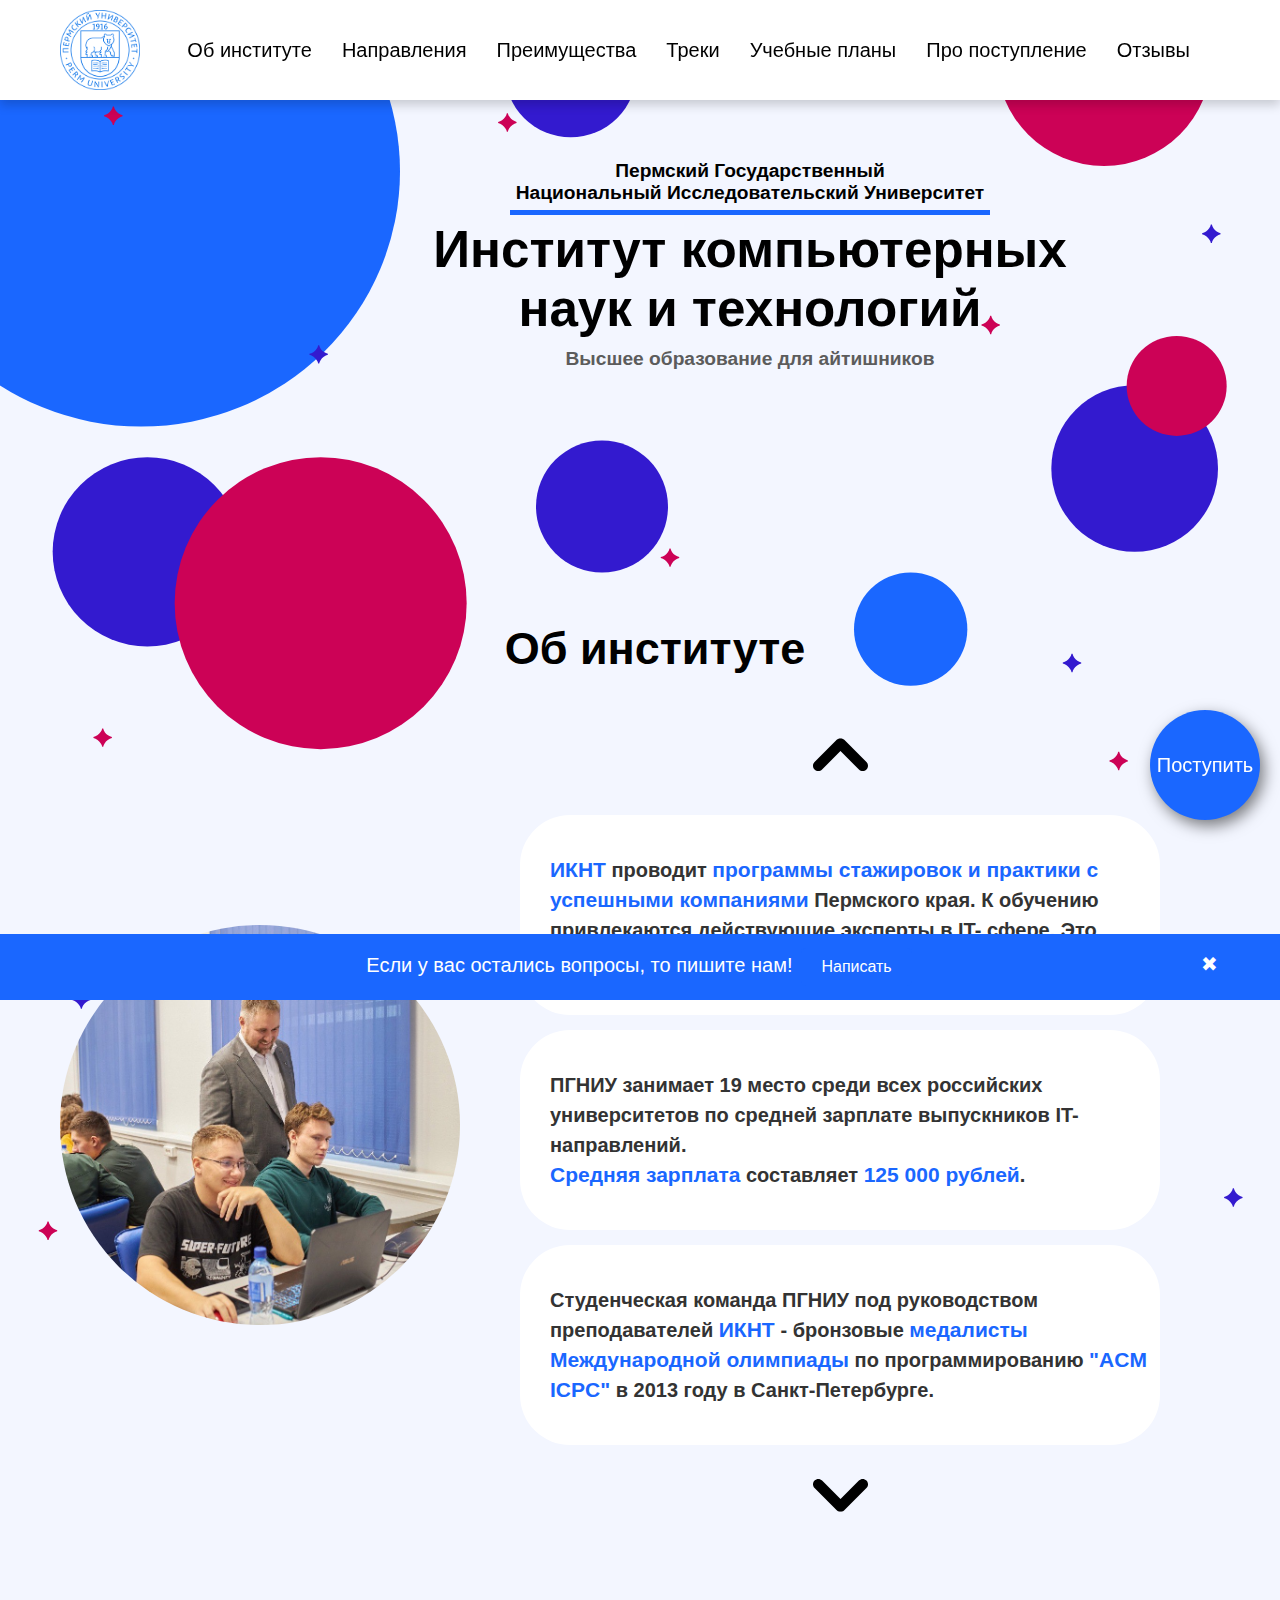
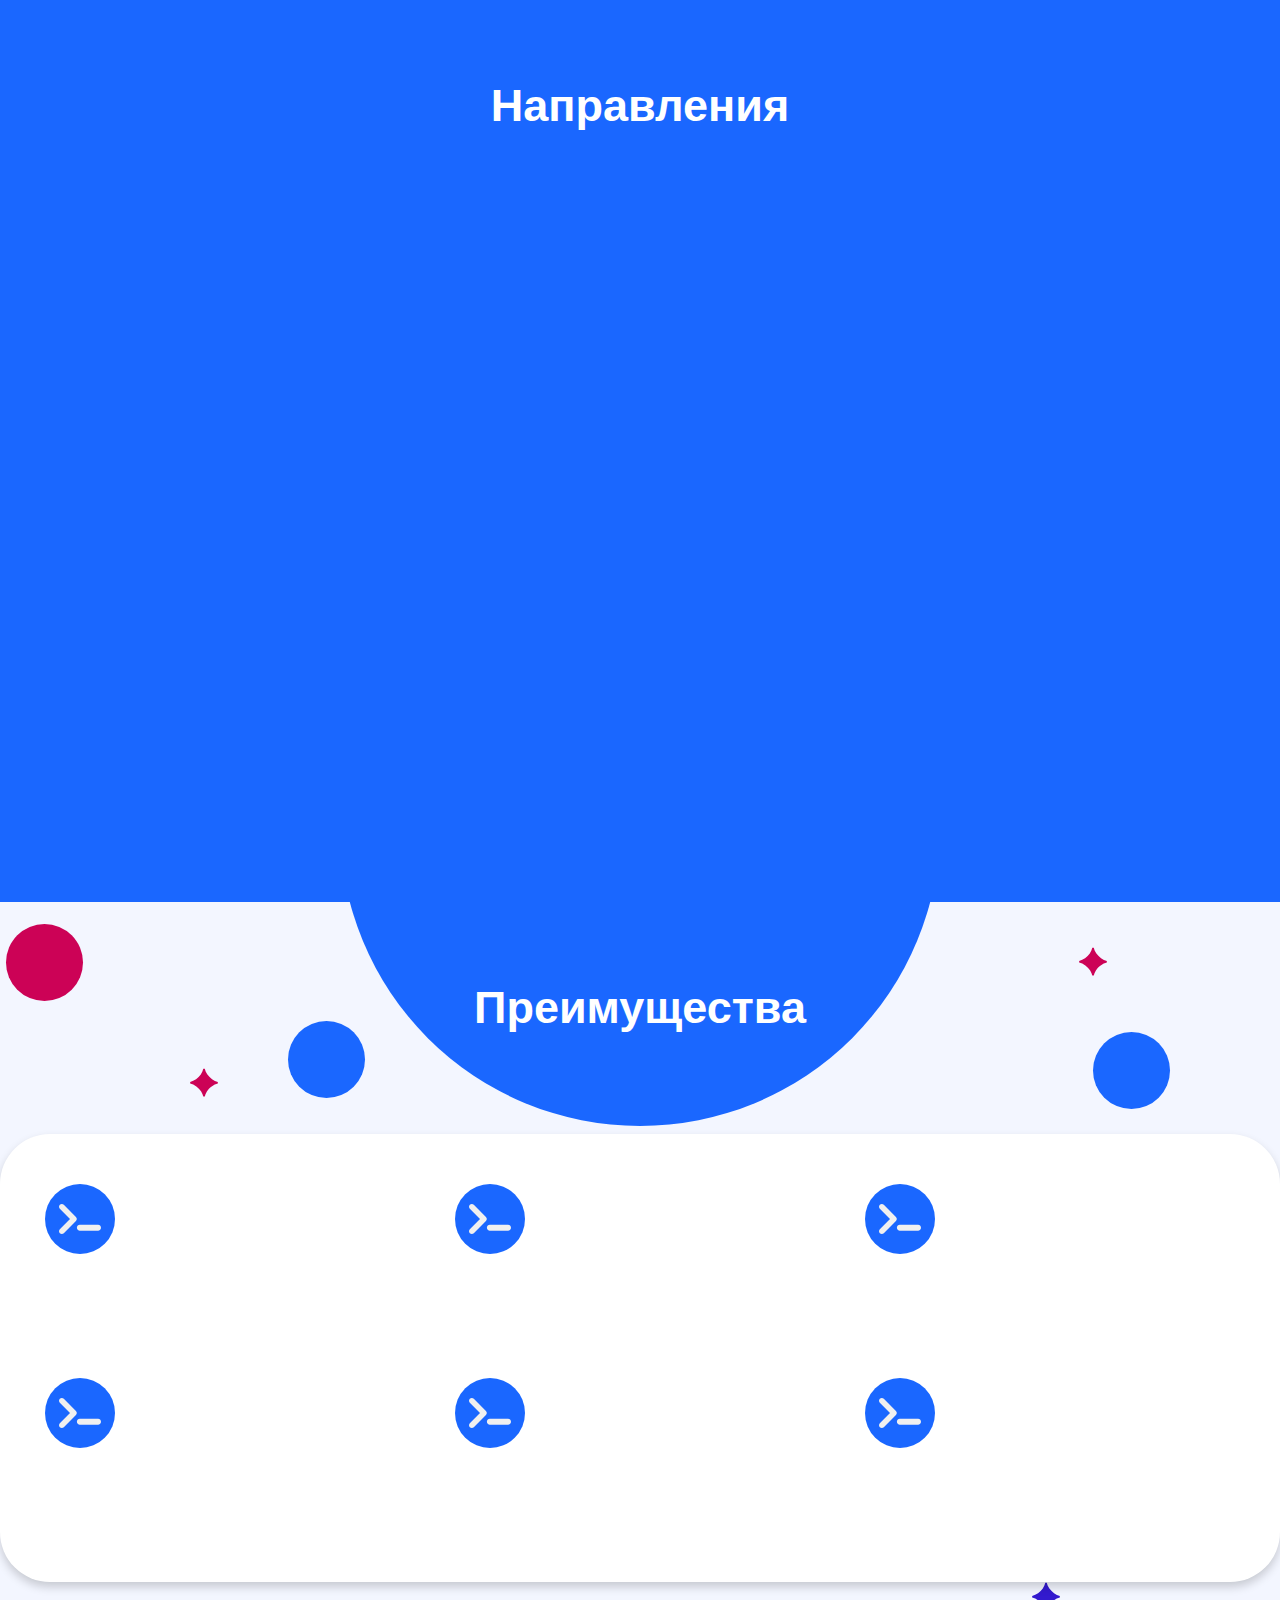
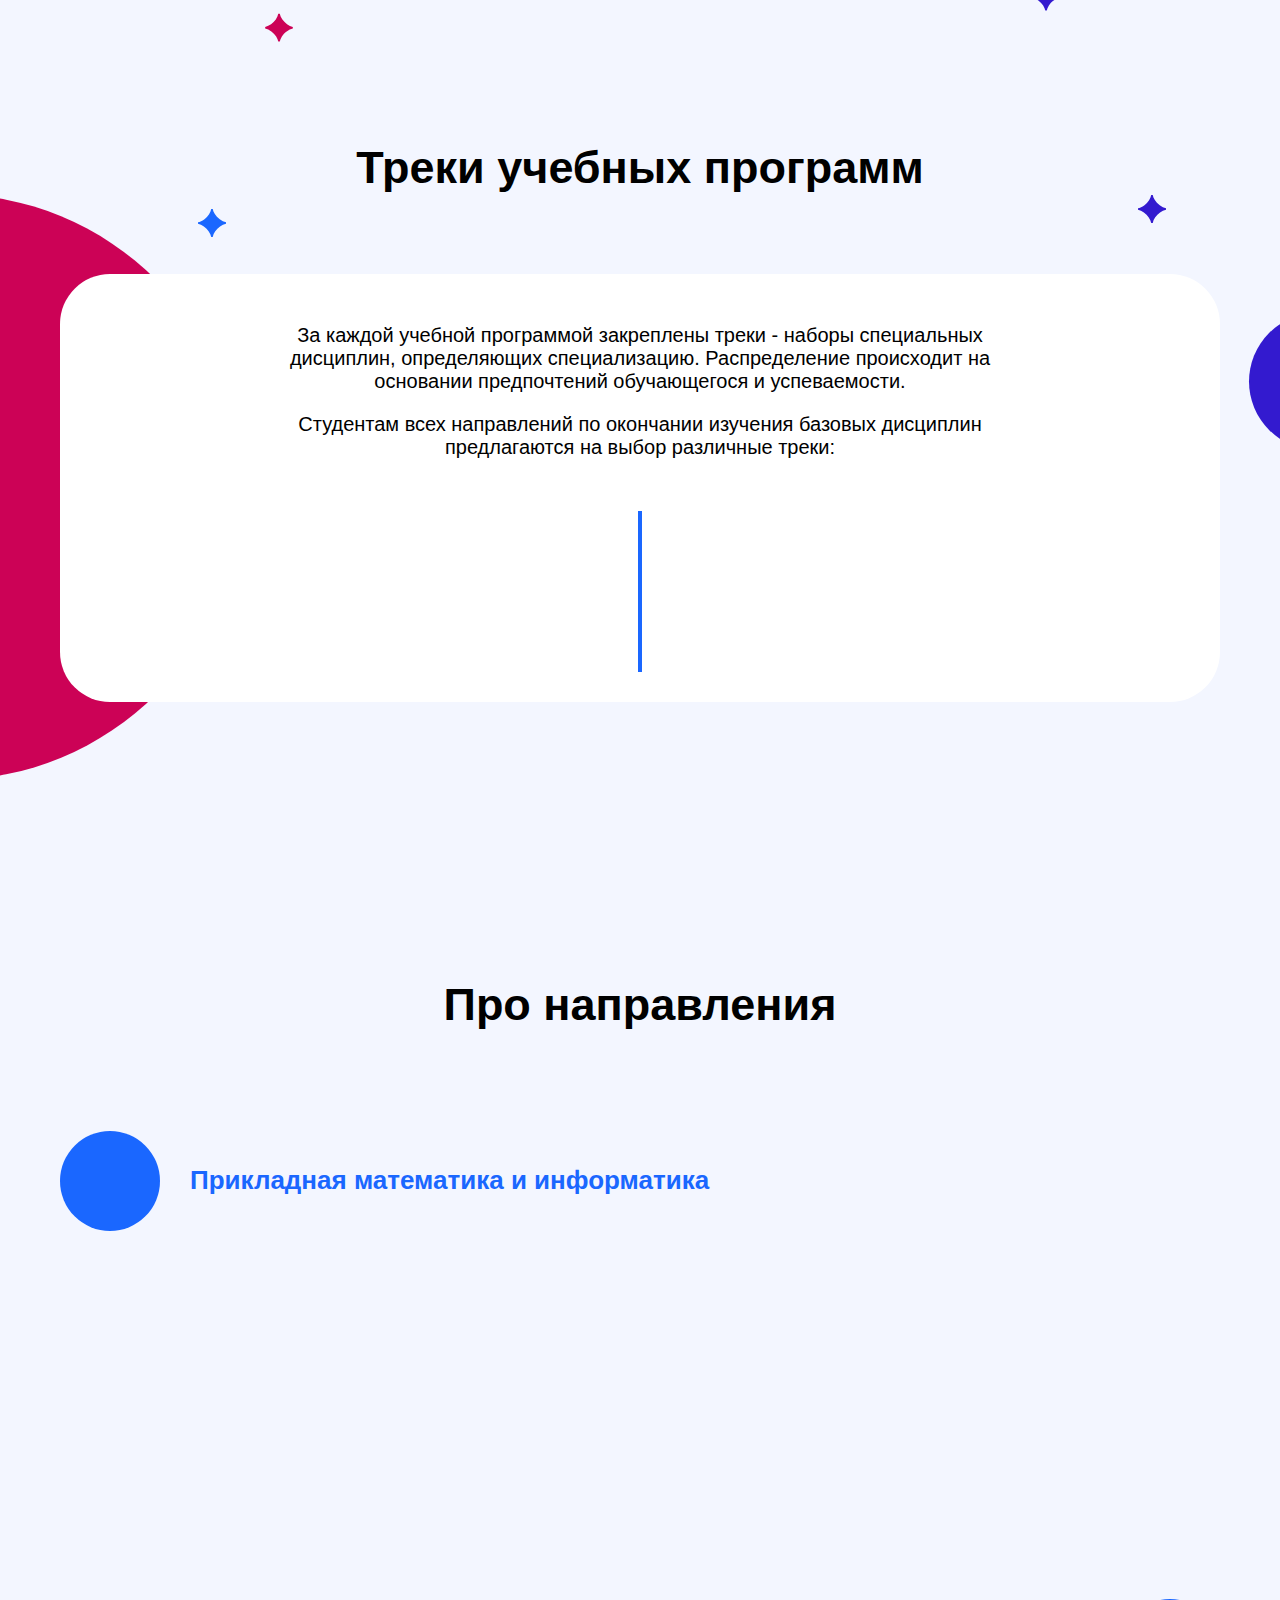
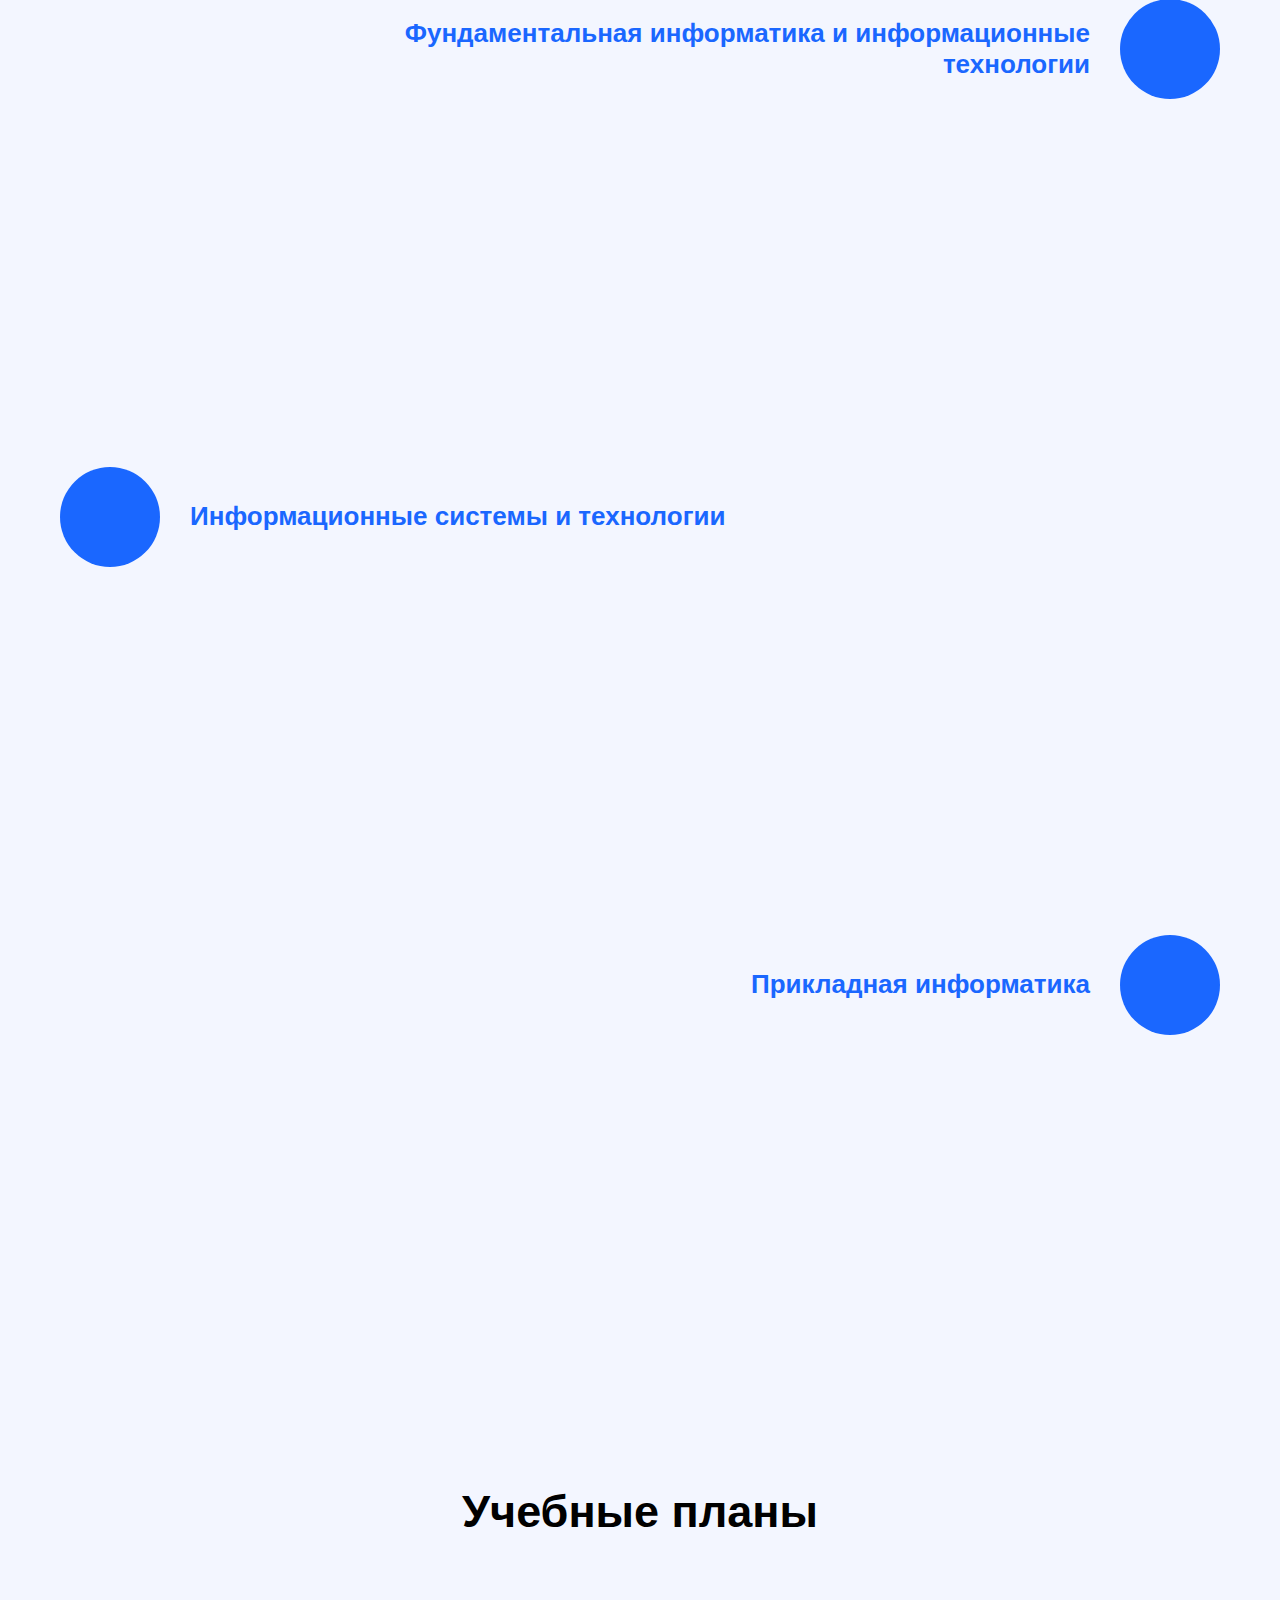
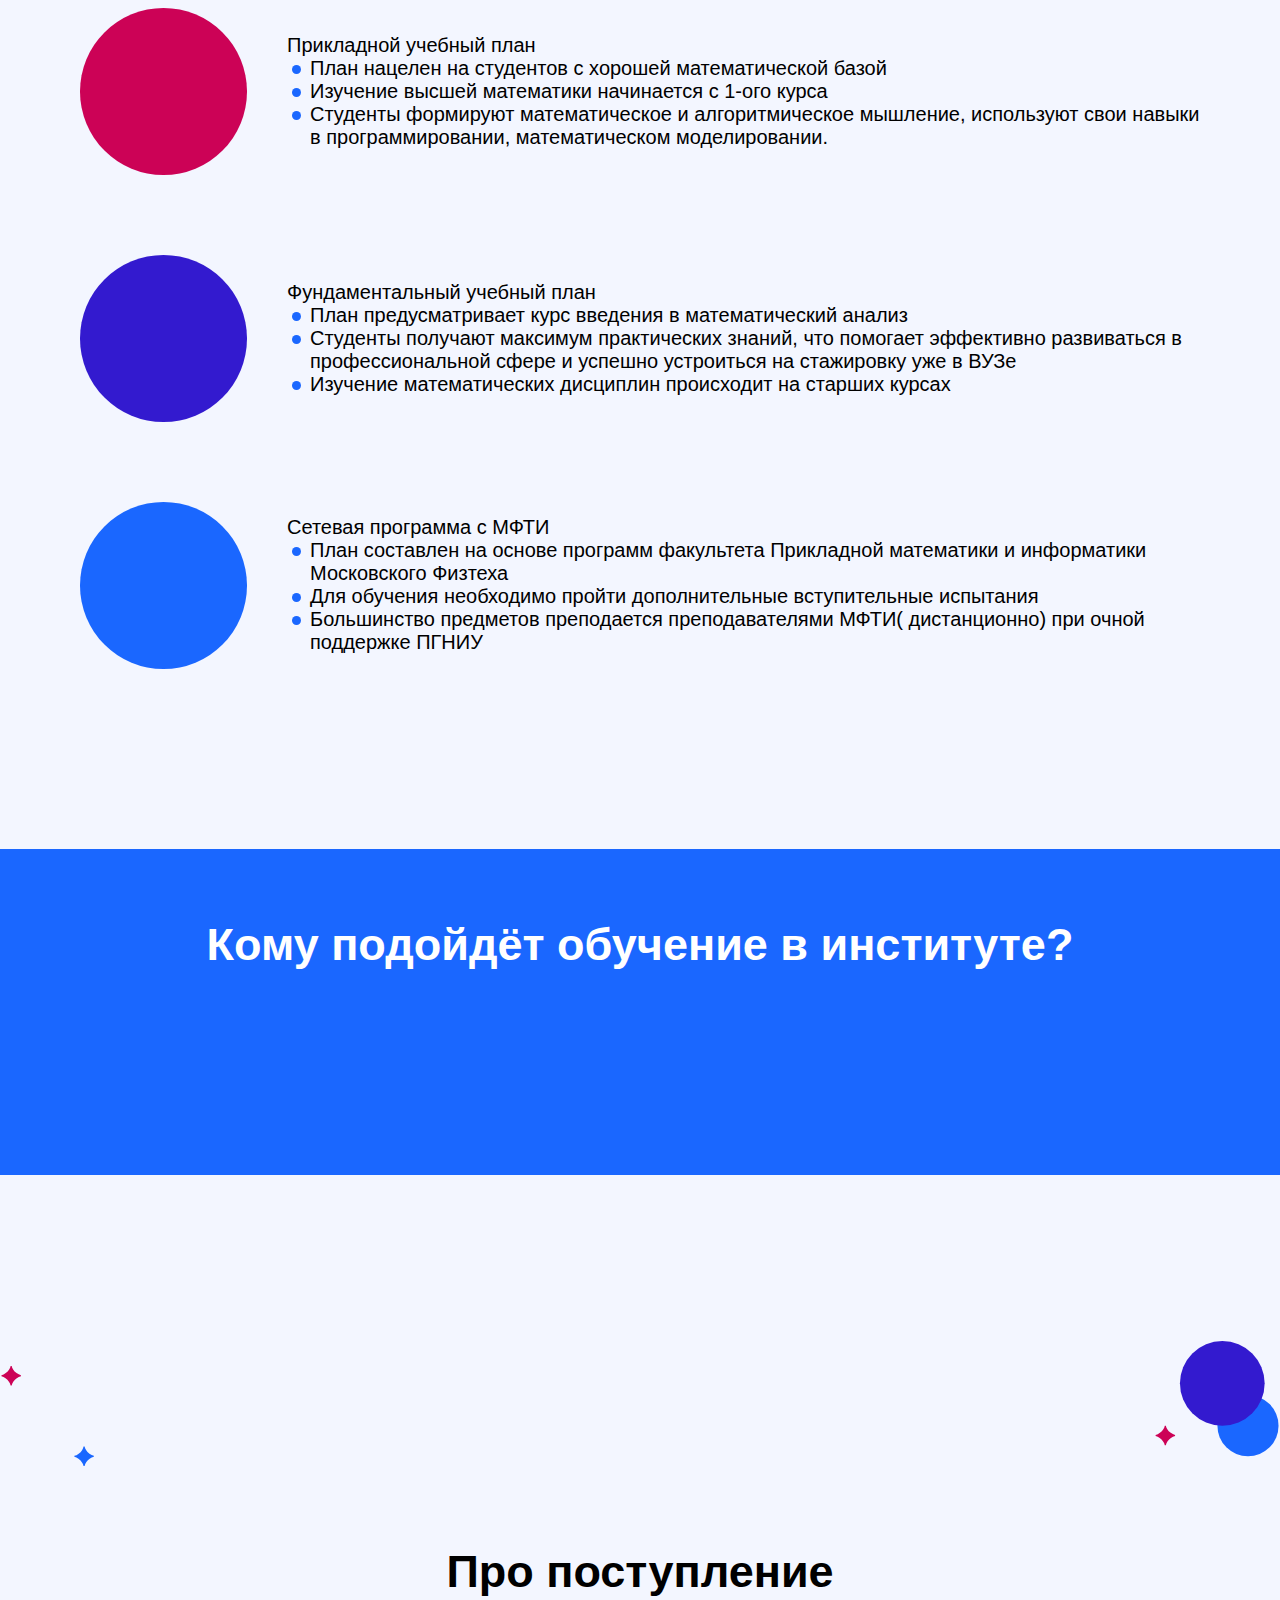
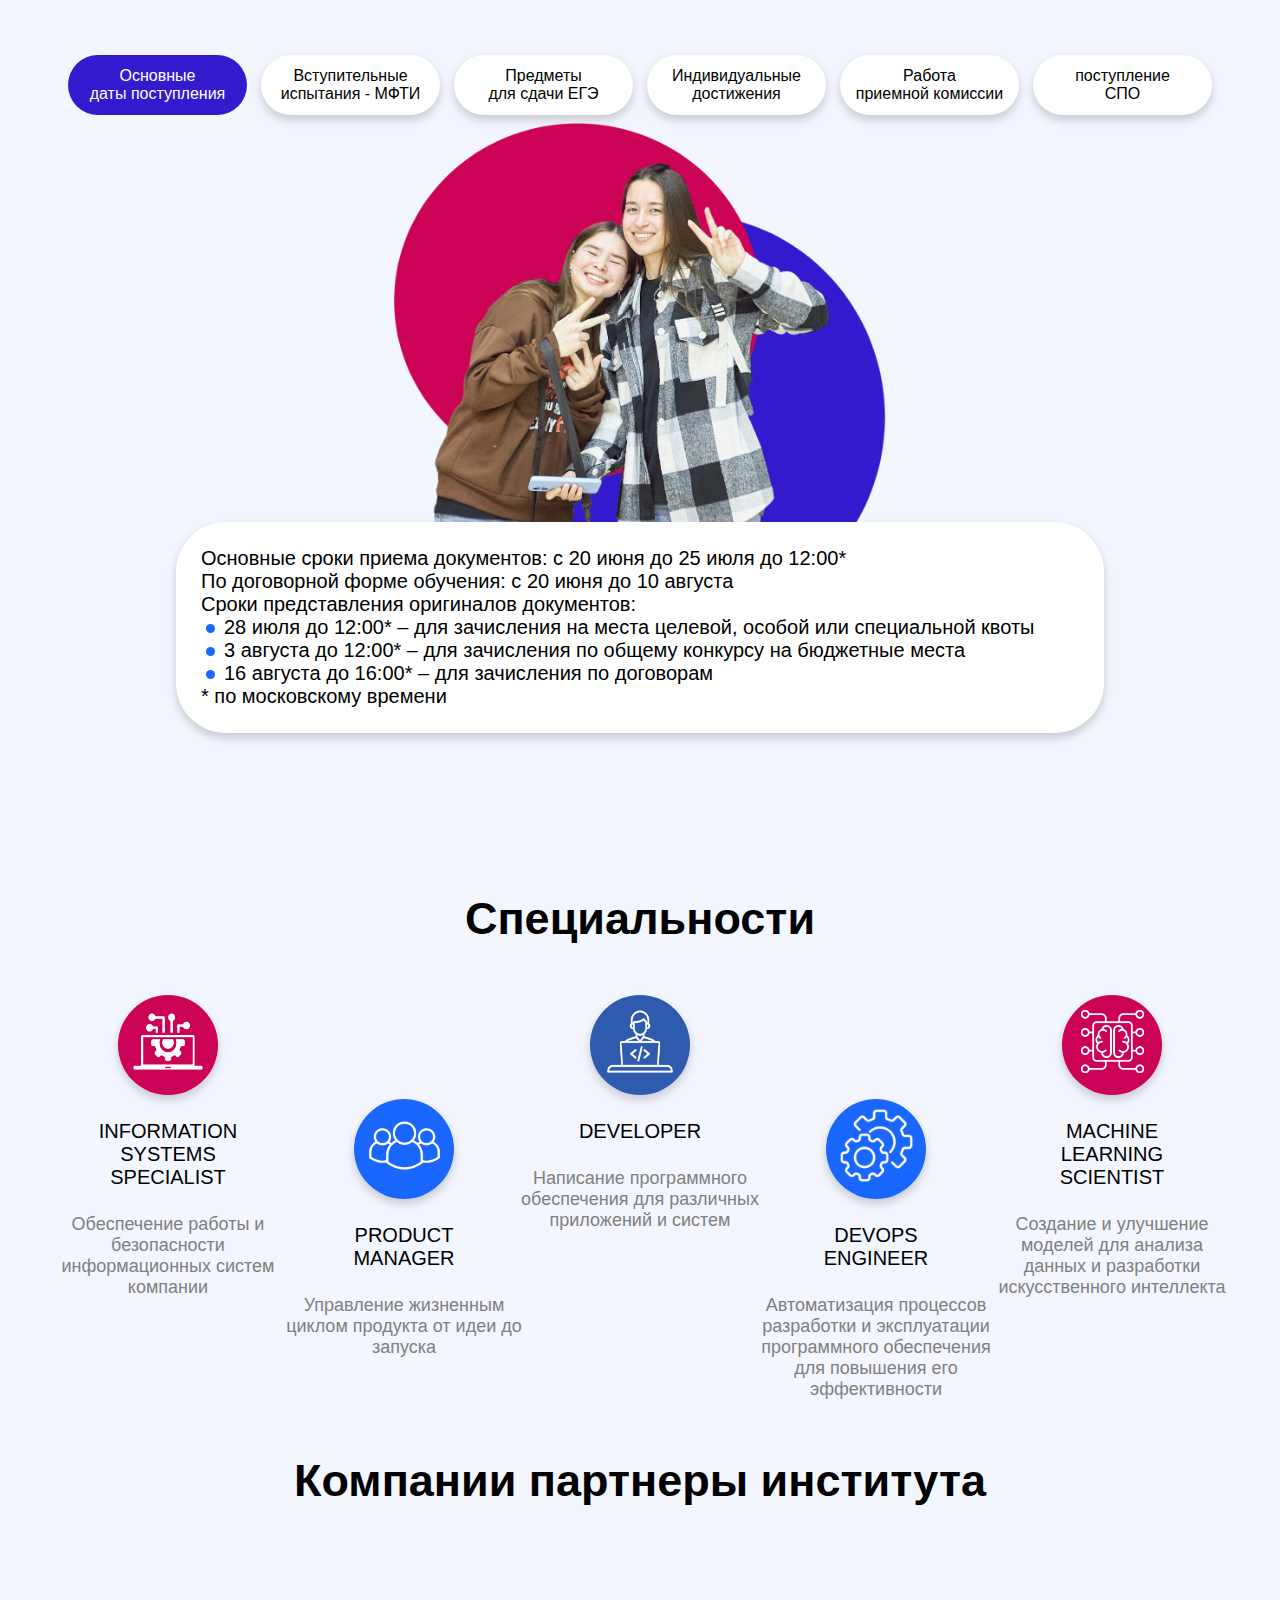
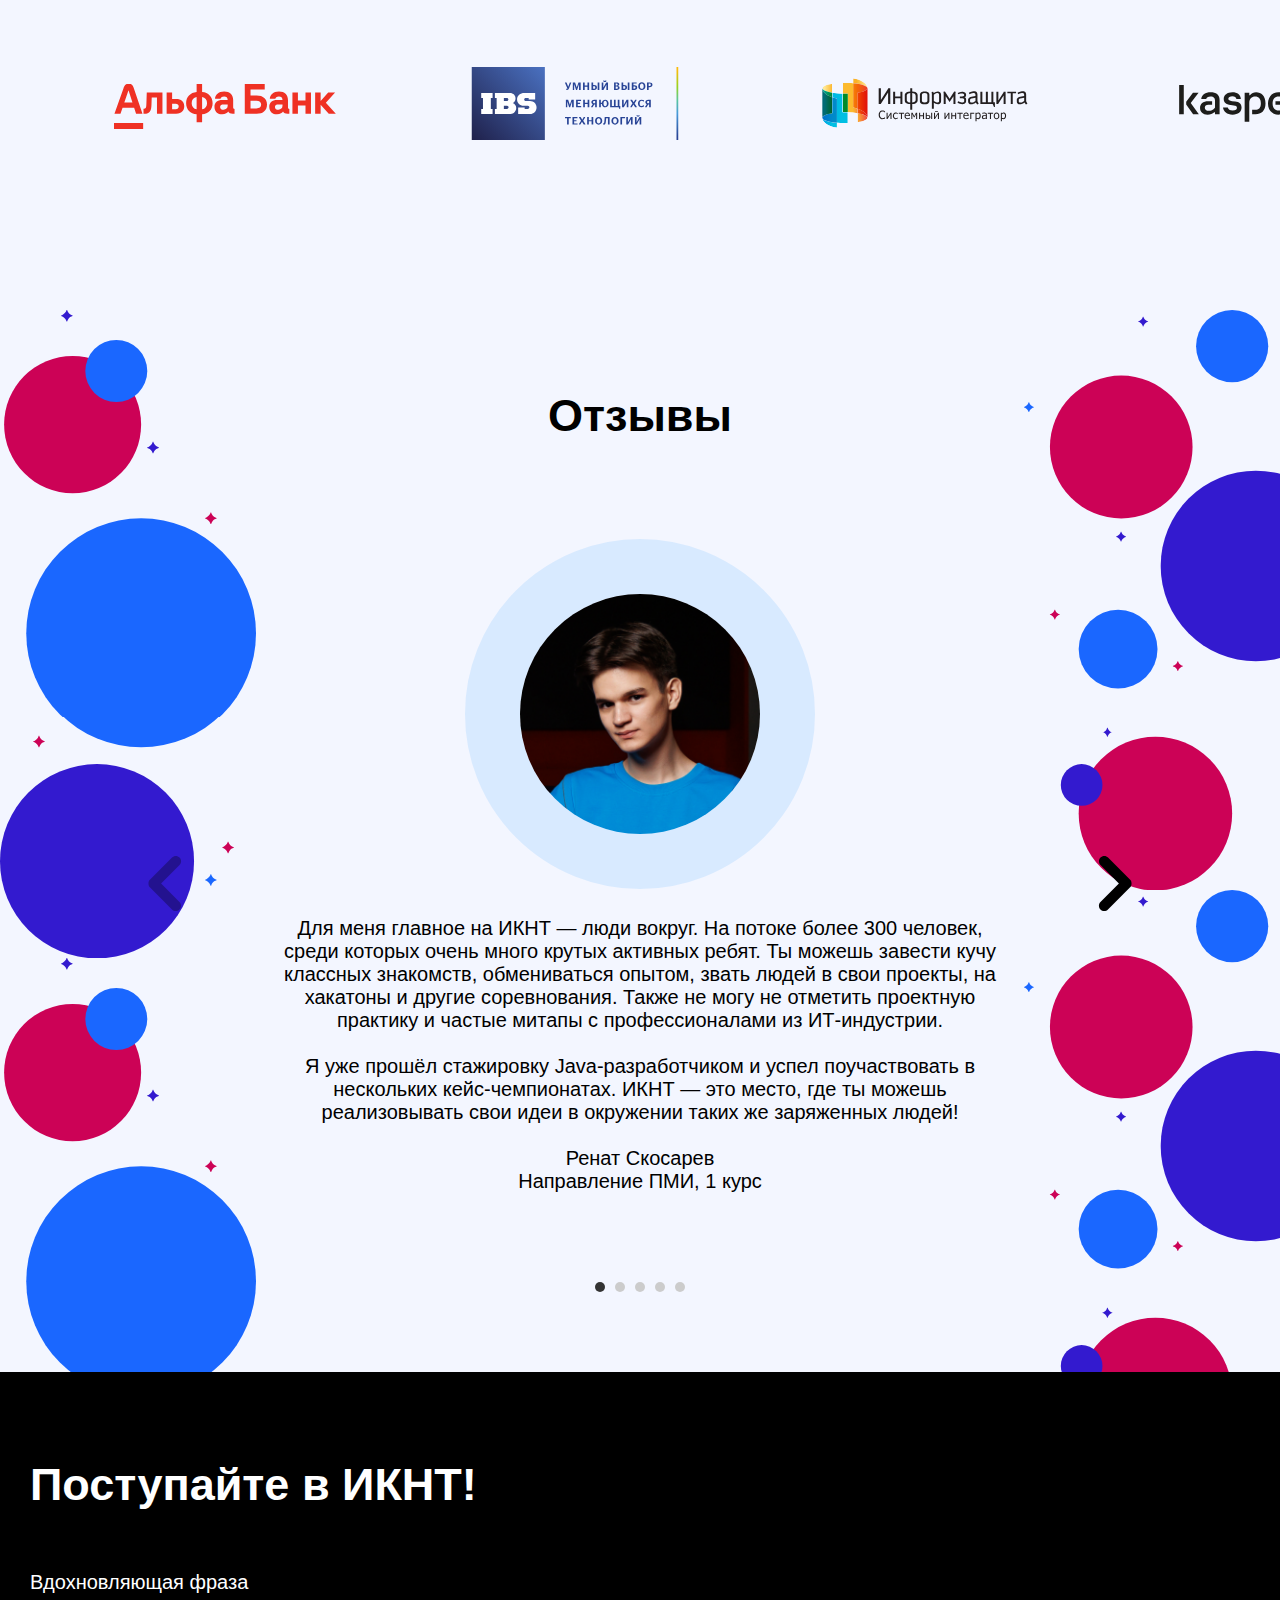
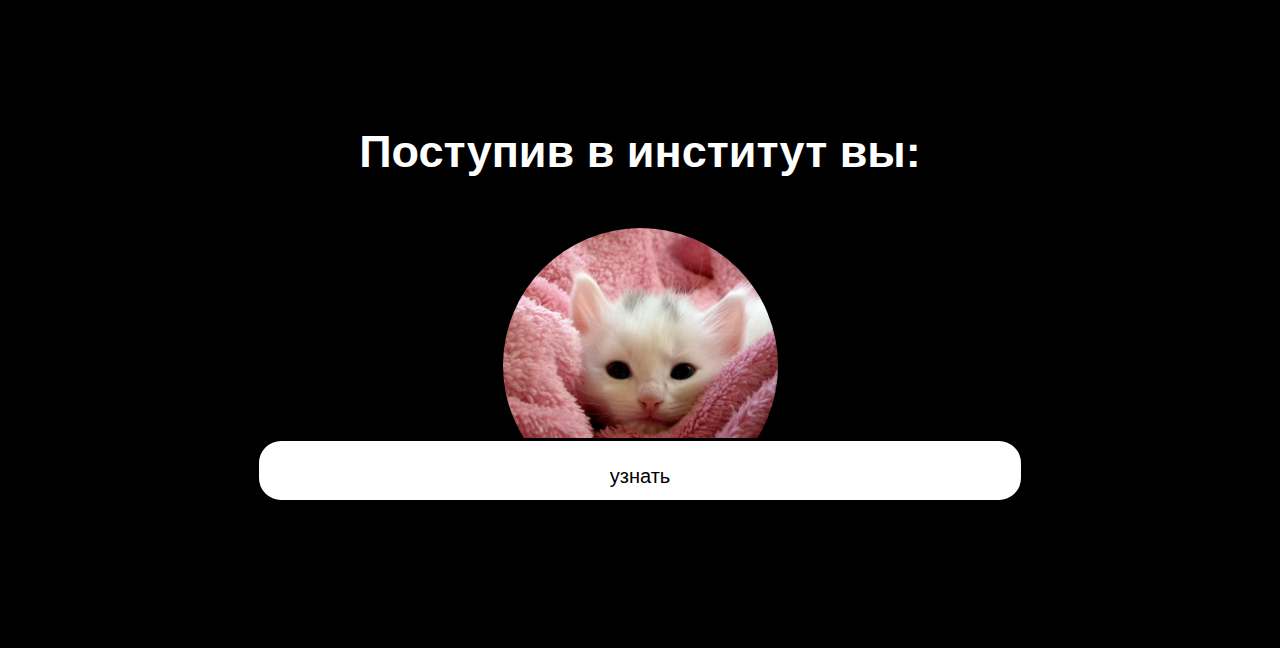
==== index.html @ 6012d9f7 "добавил фотки и исправил кое-чего" ====
<!DOCTYPE html>
<html lang="en">
  <head>
    <meta charset="UTF-8" />
    <meta name="viewport" content="width=device-width, initial-scale=1.0" />
    <title>Институт Компьютерных Наук и Технологий</title>
    <link rel="shortcut icon" href="img/logo.png" type="image/x-icon" />
    <link rel="stylesheet" href="styles/main.css" />
    <link rel="stylesheet" href="styles/header.css" />
    <link rel="stylesheet" href="styles/about.css" />
    <link rel="stylesheet" href="styles/separate.css" />
    <link rel="stylesheet" href="styles/faculties.css" />
    <link rel="stylesheet" href="styles/advantages.css" />
    <link rel="stylesheet" href="styles/blok_button.css" />
    <link rel="stylesheet" href="styles/about_faculties.css" />
    <link rel="stylesheet" href="styles/tracks.css" />
    <link rel="stylesheet" href="styles/curriculum.css" />
    <link rel="stylesheet" href="styles/for_who.css" />
    <link rel="stylesheet" href="styles/about_entering.css" />
    <link rel="stylesheet" href="styles/specialities.css" />
    <link rel="stylesheet" href="styles/partners.css" />
    <link rel="stylesheet" href="styles/comment.css" />
    <link rel="stylesheet" href="styles/write_us.css" />
    <link rel="stylesheet" href="styles/style_for_script.css" />
    <link rel="stylesheet" href="styles/roulette.css" />
  </head>
  <body>
    <div class="bg_head">
      <header class="header">
        <nav class="nav" id="menu">
          <div class="content nav-content">
            <img src="img/logo.png" alt="logo" class="logo" />
            <div class="nav-bar">
              <div class="nav-item">
                <a href="#about" class="menu-link">Об институте</a>
              </div>
              <div class="nav-item">
                <a href="#faculties" class="menu-link">Направления</a>
              </div>
              <div class="nav-item">
                <a href="#advantages" class="menu-link">Преимущества</a>
              </div>
              <div class="nav-item">
                <a href="#tracks" class="menu-link">Треки</a>
              </div>
              <div class="nav-item">
                <a href="#curriculum" class="menu-link">Учебные планы</a>
              </div>
              <div class="nav-item">
                <a href="#about_entering" class="menu-link">Про поступление</a>
              </div>
              <div class="nav-item">
                <a href="#comments" class="menu-link">Отзывы</a>
              </div>
            </div>
            <button href="#roulette_href" class="go_iknt menu-link">
              <p>Поступить</p>
            </button>
            <div class="box_menu" onclick="menu_active()">
              <div class="menubar menubar1"></div>
              <div class="menubar menubar2"></div>
              <div class="menubar menubar3"></div>
            </div>
          </div>
          <!-- для мобилы начало -->
          <div class="nav-bar-mobile">
            <div class="nav-item">
              <a href="#about" class="menu-link">Об институте</a>
            </div>
            <div class="nav-item">
              <a href="#faculties" class="menu-link">Направления</a>
            </div>
            <div class="nav-item">
              <a href="#advantages" class="menu-link">Преимущества</a>
            </div>
            <div class="nav-item">
              <a href="#tracks" class="menu-link">Треки</a>
            </div>
            <div class="nav-item">
              <a href="#curriculum" class="menu-link">Учебные планы</a>
            </div>
            <div class="nav-item">
              <a href="#about_entering" class="menu-link">Про поступление</a>
            </div>
            <div class="nav-item">
              <a href="#comments" class="menu-link">Отзывы</a>
            </div>
            <section id="modal-message-mobile">
              <button class="modal-button" id="write-button">
                Написать нам
              </button>
            </section>
          </div>
          <!-- для мобилы конец -->
        </nav>
        <div class="head">
          <div class="head-content">
            <div class="head-text">
              <h2 class="h2-head">
                Пермский Государственный <br />
                Национальный Исследовательский Университет
              </h2>
              <h1 class="h1-head">
                Институт компьютерных <br />
                наук и технологий
              </h1>
              <h3 class="h3-head">Высшее образование для айтишников</h3>
            </div>
            <h2 class="about__h2 desktop">Об институте</h2>
          </div>
        </div>
      </header>
      <div class="overlay"></div>
      <script src="script/menu.js"></script>
      <section class="about" id="about">
        <h2 class="about__h2 mobile">Об институте</h2>
        <div class="content about__content">
          <div class="about__img">
            <img src="img/about1.png" alt="" style="display: block" />
            <img src="img/about2.jpg" alt="" style="display: none" />
            <img src="img/about3.jpg" alt="" style="display: none" />
          </div>
          <div class="slider_box">
            <div class="about__arrow_box" id="arrow_up">
              <img src="img/arrow.svg" class="about__arrow" />
            </div>
            <div class="slider">
              <div class="slide">
                <div class="about__item__dec" id="about_dec1"></div>
                <p>
                  <span class="highlight"
                    >Пермский университет сохраняет позиции</span
                  >
                  в Первой лиге Национального агрегированного рейтинга 2023
                  <span class="highlight">среди 100 лучших</span>
                  университетов России.
                </p>
              </div>
              <div class="slide">
                <div class="about__item__dec" id="about_dec2"></div>
                <p>
                  <span class="highlight"
                    >Единственный пермский ВУЗ, вошедший в международный
                    рейтинг</span
                  >
                  высших учебных заведений Times Higher Education. В категории
                  «Образование» мы обогнали НИУ ВШЭ, ИТМО, КФУ, МГТУ им.
                  Баумана, <span class="highlight">войдя в топ-10</span> и
                  укрепившись <span class="highlight">на 9 месте</span>.
                </p>
              </div>
              <div class="slide">
                <div class="about__item__dec" id="about_dec3"></div>
                <p>
                  <span class="highlight">Студенты</span> Института Компьютерных
                  Наук и Технологий
                  <span class="highlight"
                    >заняли призовые места на хакатоне</span
                  >
                  «Цифровой прорыв. Сезон: Искусственный интеллект». Команда
                  «AI_кабанчики» получила
                  <span class="highlight">2-ое место</span> среди новичков.
                </p>
              </div>
              <div class="slide">
                <div class="about__item__dec" id="about_dec4"></div>
                <p>
                  <span class="highlight">ИКНТ</span> проводит
                  <span class="highlight"
                    >программы стажировок и практики с успешными
                    компаниями</span
                  >
                  Пермского края. К обучению привлекаются действующие эксперты в
                  IT- сфере. Это помогает удерживать в регионе до 71%
                  выпускников.
                </p>
              </div>
              <div class="slide">
                <div class="about__item__dec" id="about_dec5"></div>
                <p>
                  ПГНИУ занимает 19 место среди всех российских университетов по
                  средней зарплате выпускников IT-направлений.
                  <br />
                  <span class="highlight">Средняя зарплата</span>
                  составляет <span class="highlight">125 000 рублей</span>.
                </p>
              </div>
              <div class="slide">
                <div class="about__item__dec" id="about_dec6"></div>
                <p>
                  Студенческая команда ПГНИУ под руководством преподавателей <span class="highlight"
                  >ИКНТ </span>- 
                  бронзовые <span class="highlight">медалисты Международной олимпиады</span> по программированию 
                  <span class="highlight">"ACM ICPC"</span> в 2013 году в Санкт-Петербурге.
                </p>
              </div>
              <div class="slide">
                <div class="about__item__dec" id="about_dec7"></div>
                <p>
                  Проводится набор на направления: 
                  Прикладная математика и информатика, 
                  Фундаментальная информатика и информационные технологии,
                   Прикладная информатика, Информационные системы и технологии, 
                   на направления в сфере информационной безопасности.
                </p>
              </div>
              <div class="slide">
                <div class="about__item__dec" id="about_dec8"></div>
                <p>
                  Сетевая программа с МФТИ предоставляет обучение
                   у <span class="highlight">преподавателей лучших вузов</span> России. 
                   На старших курсах всех направлений к обучению привлекаются <span class="highlight">преподаватели ИТМО</span>.
                </p>
              </div>
            </div>
            <div class="about__arrow_box" id="arrow_down">
              <img src="img/arrow.svg" class="about__arrow" />
            </div>
          </div>
          <div class="about_points">
            <div class="about_point"></div>
            <div class="about_point"></div>
            <div class="about_point"></div>
            <div class="about_point active"></div>
            <div class="about_point"></div>
            <div class="about_point"></div>
            <div class="about_point"></div>
            <div class="about_point"></div>
          </div>
        </div>
        <script src="script/about.js"></script>
      </section>
    </div>
    <section class="faculties" id="faculties">
      <div class="content faculties-content">
        <h2 class="faculties__title">Направления</h2>
        <div class="faculties__item hidden" id="faculties__item1">
          <div class="facultie__name">Прикладная математика и информатика</div>
          <div class="facultie__info">
            <div class="facultie__info__item">
              <h3 class="facultie__info__item__pts">160</h3>
              <div class="facultie__info__item__pts_info">Бюджетных мест</div>
            </div>
            <div class="facultie__info__item">
              <h3 class="facultie__info__item__pts">163</h3>
              <div class="facultie__info__item__pts_info">Проходной балл</div>
            </div>
            <div class="facultie__info__item">
              <h3 class="facultie__info__item__pts">216</h3>
              <div class="facultie__info__item__pts_info">Cредний балл</div>
            </div>
          </div>
        </div>
        <div class="faculties__item hidden" id="faculties__item2">
          <div class="facultie__name">
            Фундаментальная информатика и информационные технологии
          </div>
          <div class="facultie__info">
            <div class="facultie__info__item">
              <h3 class="facultie__info__item__pts">60</h3>
              <div class="facultie__info__item__pts_info">Бюджетных мест</div>
            </div>
            <div class="facultie__info__item">
              <h3 class="facultie__info__item__pts">163</h3>
              <div class="facultie__info__item__pts_info">Проходной балл</div>
            </div>
            <div class="facultie__info__item">
              <h3 class="facultie__info__item__pts">217</h3>
              <div class="facultie__info__item__pts_info">Cредний балл</div>
            </div>
          </div>
        </div>
        <div class="faculties__item hidden" id="faculties__item3">
          <div class="facultie__name">
            Информационные системы <br />
            и технологии
          </div>
          <div class="facultie__info">
            <div class="facultie__info__item">
              <h3 class="facultie__info__item__pts">25</h3>
              <div class="facultie__info__item__pts_info">Бюджетных мест</div>
            </div>
            <div class="facultie__info__item">
              <h3 class="facultie__info__item__pts">169</h3>
              <div class="facultie__info__item__pts_info">Проходной балл</div>
            </div>
            <div class="facultie__info__item">
              <h3 class="facultie__info__item__pts">217</h3>
              <div class="facultie__info__item__pts_info">Cредний балл</div>
            </div>
          </div>
        </div>
        <div class="faculties__item hidden" id="faculties__item4">
          <div class="facultie__name">Прикладная информатика</div>
          <div class="facultie__info">
            <div class="facultie__info__item">
              <h3 class="facultie__info__item__pts">50</h3>
              <div class="facultie__info__item__pts_info">Бюджетных мест</div>
            </div>
            <div class="facultie__info__item__new">Новое направление!</div>
          </div>
        </div>
      </div>
    </section>
    <section class="advantages" id="advantages">
      <div class="content advantages__content">
        <h2 class="advantages__title">Преимущества</h2>
        <div class="advantages__items">
          <div class="advantages__item">
            <div class="advantages__icon">
              <img src="img/terminal.svg" alt="" />
            </div>
            <div class="advantages__text">
              <h3
                class="advantages__text__title hidden_left_right"
                id="advantages__text__title1"
              >
                Обучение по вашим правилам
              </h3>
              <p
                class="advantages__text__p hidden_left_right"
                id="advantages__text__p1"
              >
                вы сами формируете четверть учебной программы, подстраивая её
                под свои интересы
              </p>
            </div>
          </div>
          <div class="advantages__item">
            <div class="advantages__icon">
              <img src="img/terminal.svg" alt="" />
            </div>
            <div class="advantages__text">
              <h3
                class="advantages__text__title hidden_left_right"
                id="advantages__text__title2"
              >
                Практика, <br />а не теория
              </h3>
              <p
                class="advantages__text__p hidden_left_right"
                id="advantages__text__p2"
              >
                почти половина учебного времени посвящена практическим занятиям
                и стажировкам
              </p>
            </div>
          </div>
          <div class="advantages__item">
            <div class="advantages__icon">
              <img src="img/terminal.svg" alt="" />
            </div>
            <div class="advantages__text">
              <h3
                class="advantages__text__title hidden_left_right"
                id="advantages__text__title3"
              >
                Адаптация под потребности рынка
              </h3>
              <p
                class="advantages__text__p advantages__shors_text hidden_left_right"
                id="advantages__text__p3"
              >
                учебный план составлен на основе вакансий крупных IT-компаний
              </p>
            </div>
          </div>
          <div class="advantages__item">
            <div class="advantages__icon">
              <img src="img/terminal.svg" alt="" />
            </div>
            <div class="advantages__text">
              <h3
                class="advantages__text__title hidden_left_right"
                id="advantages__text__title4"
              >
                Работа с профессионалами
              </h3>
              <p
                class="advantages__text__p hidden_left_right"
                id="advantages__text__p4"
              >
                участие в командных проектах с первого курса под руководством
                опытных менторов
              </p>
            </div>
          </div>
          <div class="advantages__item">
            <div class="advantages__icon">
              <img src="img/terminal.svg" alt="" />
            </div>
            <div class="advantages__text">
              <h3
                class="advantages__text__title hidden_left_right"
                id="advantages__text__title5"
              >
                Необходимые базовые знания
              </h3>
              <p
                class="advantages__text__p hidden_left_right"
                id="advantages__text__p5"
              >
                фундамент, состоящий из навыков и умений, необходимых для любого
                IT- направления
              </p>
            </div>
          </div>
          <div class="advantages__item">
            <div class="advantages__icon">
              <img src="img/terminal.svg" alt="" />
            </div>
            <div class="advantages__text">
              <h3
                class="advantages__text__title hidden_left_right"
                id="advantages__text__title6"
              >
                Готовое портфолио уже в вузе
              </h3>
              <p
                class="advantages__text__p advantages__shors_text hidden_left_right"
                id="advantages__text__p6"
              >
                индивидуальные карьерные рекомендации и сборка портфолио
              </p>
            </div>
          </div>
        </div>
      </div>
    </section>
    <h2 class="tracks__title">Треки учебных программ</h2>
    <section class="tracks" id="tracks">
      <div class="content tracks__content">
        <div class="tracks__text">
          <p>
            За каждой учебной программой закреплены треки - наборы специальных
            дисциплин, определяющих специализацию. Распределение происходит на
            основании предпочтений обучающегося и успеваемости.
          </p>
          <p>
            Студентам всех направлений по окончании изучения базовых дисциплин
            предлагаются на выбор различные треки:
          </p>
        </div>
        <div class="tracks__separate_blocks" id="tracks__separate_blocks">
          <div class="tracks__item" id="tracks__item1">
            <ul
              class="tracks__animation_text hidden_left"
              id="tracks__item_left"
            >
              <li>FullStack</li>
              <li>Робототехника</li>
              <li>Беспилотные авиационные системы</li>
              <li>Инженерия программного обеспечения</li>
              <li>Компьютерная лингвистика</li>
              <li>Мобильная разработка</li>
              <li>Информационные системы предприятий</li>
            </ul>
          </div>
          <div class="tracks__item" id="tracks__item2">
            <ul
              class="tracks__animation_text hidden_right"
              id="tracks__item_right"
            >
              <li>Backend</li>
              <li>Frontend</li>
              <li>Проектное управление в ИТ-сфере</li>
              <li>Искусственный интеллект и</li>
              <li>большие данные</li>
              <li>Devops и администрирование</li>
              <li>Системное программирование</li>
            </ul>
          </div>
        </div>
      </div>
      <script src="script/tracks.js"></script>
    </section>
    <section class="about_faculties">
      <div class="content">
        <h2>Про направления</h2>
        <div class="about_faculties__item">
          <div class="about_faculties__title">
            <div class="about_faculties__decoration"></div>
            <h3 class="about_faculties__h3" id="about_faculties__h3_1">
              Прикладная математика и информатика
            </h3>
          </div>
          <div
            class="about_faculties__top_animation_area"
            id="about_faculties__top_animation_area_1"
          >
            <div class="about_faculties__text_box">
              <div class="about_faculties__animation_area">
                <div class="about_faculties__text">
                  <h4 class="about_faculties__text__title">
                    "Искусственный интеллект и большие данные"
                  </h4>
                  <div class="about_faculties__info">
                    <p class="about_faculties__text__p">
                      Код направления: 01.03.02
                    </p>
                    <p class="about_faculties__text__p">
                      Отрасли: Machine Learning, Data science
                    </p>
                    <p class="about_faculties__text__p">
                      Траектория обучения позволяет получить актуальные знания в
                      программировании, анализе данных, математическом
                      моделировании и искусственном интеллекте
                    </p>
                  </div>
                </div>
              </div>
            </div>
          </div>
        </div>
        <div class="about_faculties__item about_faculties__item__left">
          <div class="about_faculties__title">
            <div class="about_faculties__decoration"></div>
            <h3 class="about_faculties__h3" id="about_faculties__h3_2">
              Фундаментальная информатика и информационные технологии
            </h3>
          </div>
          <div
            class="about_faculties__top_animation_area"
            id="about_faculties__top_animation_area_2"
          >
            <div class="about_faculties__text_box">
              <div class="about_faculties__animation_area">
                <div class="about_faculties__text">
                  <h4 class="about_faculties__text__title">
                    "Инженерия программного обеспечения"
                  </h4>
                  <div class="about_faculties__info">
                    <p class="about_faculties__text__p">
                      Код направления: 02.03.02
                    </p>
                    <p class="about_faculties__text__p">
                      Отрасли: Software engineering, Technology Sector
                    </p>
                    <p class="about_faculties__text__p">
                      Направление позволяет изучить навыки для разработки и
                      поддержки ПО, методы тестирования и отладки программ,
                      принципы разработки программных продуктов
                    </p>
                  </div>
                </div>
              </div>
            </div>
          </div>
        </div>
        <div class="about_faculties__item">
          <div class="about_faculties__title">
            <div class="about_faculties__decoration"></div>
            <h3 class="about_faculties__h3" id="about_faculties__h3_3">
              Информационные системы и технологии
            </h3>
          </div>
          <div
            class="about_faculties__top_animation_area"
            id="about_faculties__top_animation_area_3"
          >
            <div class="about_faculties__text_box">
              <div class="about_faculties__animation_area">
                <div class="about_faculties__text">
                  <h4 class="about_faculties__text__title">
                    "Devops и администрирование"
                  </h4>
                  <div class="about_faculties__info">
                    <p class="about_faculties__text__p">
                      Код направления: 09.03.02
                    </p>
                    <p class="about_faculties__text__p">
                      Отрасли: IT Operations and Support, System Analysis
                    </p>
                    <p class="about_faculties__text__p">
                      Основная задача трека - автоматизация процессов разработки
                      и администрирование информационных систем,
                      усовершенствование прикладных решений и обслуживание
                      программного обеспечения
                    </p>
                  </div>
                </div>
              </div>
            </div>
          </div>
        </div>
        <div class="about_faculties__item about_faculties__item__left">
          <div class="about_faculties__title">
            <div class="about_faculties__decoration"></div>
            <h3 class="about_faculties__h3" id="about_faculties__h3_4">
              Прикладная информатика
            </h3>
          </div>
          <div
            class="about_faculties__top_animation_area"
            id="about_faculties__top_animation_area_4"
          >
            <div class="about_faculties__text_box">
              <div class="about_faculties__animation_area">
                <div class="about_faculties__text">
                  <h4 class="about_faculties__text__title">
                    "Системное программирование"
                  </h4>
                  <div class="about_faculties__info">
                    <p class="about_faculties__text__p">
                      Код направления: 09.03.03
                    </p>
                    <p class="about_faculties__text__p">
                      Отрасли: QA, Networking technologies
                    </p>
                    <p class="about_faculties__text__p">
                      Направление нацелено на комплексное изучение операционных
                      систем, низкоуровневое программирование, взаимодействие с
                      аппаратными компонентами для оптимизации
                      производительности и эффективности
                    </p>
                  </div>
                </div>
              </div>
            </div>
          </div>
        </div>
      </div>
      <script src="script/about_faculties animation.js"></script>
    </section>
    <section class="curriculum desktop" id="curriculum">
      <h2>Учебные планы</h2>
      <div class="content curriculum__content">
        <div class="curriculum__item">
          <div class="curriculum__decoration"></div>
          <div class="curriculum__text">
            Прикладной учебный план
            <ul>
              <li>План нацелен на студентов с хорошей математической базой</li>
              <li>Изучение высшей математики начинается с 1-ого курса</li>
              <li>
                Студенты формируют математическое и алгоритмическое мышление,
                используют свои навыки в программировании, математическом
                моделировании.
              </li>
            </ul>
          </div>
        </div>
        <div class="curriculum__item">
          <div class="curriculum__decoration"></div>
          <div class="curriculum__text">
            Фундаментальный учебный план
            <ul>
              <li>
                План предусматривает курс введения в математический анализ
              </li>
              <li>
                Студенты получают максимум практических знаний, что помогает
                эффективно развиваться в профессиональной сфере и успешно
                устроиться на стажировку уже в ВУЗе
              </li>
              <li>
                Изучение математических дисциплин происходит на старших курсах
              </li>
            </ul>
          </div>
        </div>
        <div class="curriculum__item">
          <div class="curriculum__decoration"></div>
          <div class="curriculum__text">
            Сетевая программа с МФТИ
            <ul>
              <li>
                План составлен на основе программ факультета Прикладной
                математики и информатики Московского Физтеха
              </li>
              <li>
                Для обучения необходимо пройти дополнительные вступительные
                испытания
              </li>
              <li>
                Большинство предметов преподается преподавателями МФТИ(
                дистанционно) при очной поддержке ПГНИУ
              </li>
            </ul>
          </div>
        </div>
      </div>
    </section>
    <section class="curriculum mobile">
      <h2>Учебные планы</h2>
      <div class="curriculum__content">
        <div class="curriculum__item">
          <div class="curriculum__button" id="curriculum__button4">
            Фундаментальный <br />учебный план
          </div>
          <div class="curriculum__info" id="curriculum__info4">
            <ul>
              <li>План нацелен на студентов с хорошей математической базой</li>
              <li>Изучение высшей математики начинается с 1-ого курса</li>
              <li>
                Студенты формируют математическое и алгоритмическое мышление,
                используют свои навыки в программировании, математическом
                моделировании
              </li>
            </ul>
          </div>
        </div>
        <div class="curriculum__item">
          <div class="curriculum__button" id="curriculum__button5">
            Прикладной <br />учебный план
          </div>
          <div class="curriculum__info" id="curriculum__info5">
            <ul>
              <li>
                План предусматривает курс введения в математический анализ
              </li>
              <li>
                Студенты получают максимум практических знаний, что помогает
                эффективно развиваться в профессиональной сфере и успешно
                устроиться на стажировку уже в ВУЗе
              </li>
              <li>
                Изучение математических дисциплин происходит на старших курсах
              </li>
            </ul>
          </div>
        </div>
        <div class="curriculum__item">
          <div class="curriculum__button" id="curriculum__button6">
            Сетевая программа <br />с МФТИ
          </div>
          <div class="curriculum__info" id="curriculum__info6">
            <ul>
              <li>
                План составлен на основе программ факультета Прикладной
                математики и информатики Московского Физтеха
              </li>
              <li>
                Для обучения необходимо пройти дополнительные вступительные
                испытания
              </li>
              <li>
                Большинство предметов преподается преподавателями МФТИ(
                дистанционно) при очной поддержке ПГНИУ
              </li>
            </ul>
          </div>
        </div>
        <a href="#" class="curriculum__link" target="_blank"
          >Сравнить учебные планы</a
        >
      </div>
    </section>
    <script src="script/curriculum_buttons.js"></script>
    <section class="for_who">
      <div class="for_who__title">
        <h2>Кому подойдёт обучение в институте?</h2>
      </div>
      <div class="content for_who__content">
        <div class="for_who__item" id="for_who__item_left">
          <div class="for_who__img">
            <img src="img/in_school.png" />
          </div>
          <p>тем, кто углублённо занимался информатикой в школе</p>
        </div>
        <div class="for_who__item" id="for_who__item_center">
          <div class="for_who__img">
            <img src="img/undecided.png" />
          </div>
          <p>тем, кто не определился с будущей профессией в ИТ</p>
        </div>
        <div class="for_who__item" id="for_who__item_right">
          <div class="for_who__img special_picture">
            <img src="img/profession.png" />
          </div>
          <p>тем, кто профессионально занимается программированием</p>
        </div>
      </div>
      <script src="script/for_who.js"></script>
    </section>
    <section class="about_entering desktop" id="about_entering">
      <h2>Про поступление</h2>
      <div class="content entering__content">
        <div class="entering__buttons">
          <button class="entering__button" id="entering_button1">
            Основные <br />даты поступления
          </button>
          <button class="entering__button" id="entering_button2">
            Вступительные <br />
            испытания - МФТИ
          </button>
          <button class="entering__button" id="entering_button3">
            Предметы <br />
            для сдачи ЕГЭ
          </button>
          <button class="entering__button" id="entering_button4">
            Индивидуальные <br />достижения
          </button>
          <button class="entering__button" id="entering_button5">
            Работа <br />
            приемной комиссии
          </button>
          <button class="entering__button" id="entering_button6">
            поступление <br />
            СПО
          </button>
        </div>
        <div class="entering__item" id="entering__item1">
          <img src="img/about_facultets7.png" alt="" />
          <div class="entering__text">
            <p>
              Основные сроки приема документов: с 20 июня до 25 июля до 12:00*
            </p>
            <p>По договорной форме обучения: с 20 июня до 10 августа</p>
            <p>Сроки представления оригиналов документов:</p>
            <ul>
              <li>
                28 июля до 12:00* – для зачисления на места целевой, особой или
                специальной квоты
              </li>
              <li>
                3 августа до 12:00* – для зачисления по общему конкурсу на
                бюджетные места
              </li>
              <li>16 августа до 16:00* – для зачисления по договорам</li>
            </ul>
            <p>* по московскому времени</p>
          </div>
        </div>
        <div class="entering__item" id="entering__item2">
          <img src="img/about_facultets1.png" alt="" />
          <div class="entering__text">
            <p>
              Вступительные испытания на сетевую программу с МФТИ проходят в
              очном формате в ПГНИУ по двум дисциплинам (математика и
              информатика) в два набора:
            </p>
            <ul>
              <li>1. Основной набор в конце июня</li>
              <li>2. Дополнительный набор в начале сентября</li>
            </ul>
            <p>Ознакомиться с примерами задач можно здесь</p>
          </div>
        </div>
        <div class="entering__item" id="entering__item3">
          <img src="img/about_facultets3.png" alt="" />
          <div class="entering__text">
            <p>Для поступления необходимо сдать ЕГЭ по предметам:</p>
            <ul>
              <li>Русский язык - 40 баллов</li>
              <li>Математика - 39 баллов</li>
              <li>Информатика и ИКТ - 44 балла или Физика - 39 баллов</li>
            </ul>
          </div>
        </div>
        <div class="entering__item" id="entering__item4">
          <img src="img/about_facultets2.png" alt="" />
          <div class="entering__text">
            <p>
              При поступлении в ИКНТ ПГНИУ начисляется 1 дополнительный балл к
              общей сумме баллов за:
            </p>
            <ul>
              <li>Золотой значок ГТО</li>
              <li>Аттестат с отличием</li>
              <li>Прохождение военной службы/участие в СВО</li>
            </ul>
            <p>Также Вы можете получить дополнительные баллы за олимпиады</p>
          </div>
        </div>
        <div class="entering__item" id="entering__item5">
          <img src="img/about_facultets4.png" alt="" />
          <div class="entering__text">
            <p>Вы можете подать документы:</p>
            <ul>
              <li>
                Через портал государственных услуг Российской Федерации
                "Госуслуги"
              </li>
              <li>
                Через операторов почтовой связи по адресу: 614990, г. Пермь, ул.
                Букирева, д. 15, ПГНИУ, приемная комиссия.
              </li>
              <li>
                Лично в приемную комиссию по адресу: г. Пермь, ул. Дзержинского,
                д. 2 (корпус № 5)
              </li>
            </ul>
            <p>Режим работы (без перерывов):</p>
            <ul>
              <li>10:00 - 18:00 пн-пт</li>
              <li>10:00-15:00 сб</li>
            </ul>
            <p>Задать вопросы по поступлению можно по номерам:</p>
            <ul>
              <li>+7 (342) 2-396-589</li>
              <li>+7 (342) 2-737-018</li>
            </ul>
          </div>
        </div>
        <div class="entering__item" id="entering__item6">
          <img src="img/about_facultets4.png" alt="" />
          <div class="entering__text">
            <p>Для лиц, имеющих СПО:</p>
            <ul>
              <li>Основные сроки приема документов: с 20 июня до 12 июля</li>
              <li>По договорной форме обучения: с 20 июня до 10 августа</li>
              <li>Сроки вступительных испытаний: с 15 июля по 24 июля</li>
              <li>По договорной форме обучения: с 26 июля по 14 августа</li>
            </ul>
            <p>Сроки представления оригиналов документов:</p>
            <ul>
              <li>
                3 августа до 12:00* – для зачисления по общему конкурсу на
                бюджетные места
              </li>
              <li>16 августа до 16:00* – для зачисления по договорам</li>
            </ul>
            <p>* по московскому времени</p>
          </div>
        </div>
      </div>
    </section>
    <section class="about_entering mobile" id="about_entering">
      <h2>Про поступление</h2>
      <div class="content entering__content">
        <div class="entering__buttons">
          <button class="entering__button" id="entering_button1">
            Основные <br />даты поступления
          </button>
          <div class="entering__item" id="entering__item1">
            <img src="img/about_facultets7.png" alt="" />
            <div class="entering__text">
              <p>
                Основные сроки приема документов: с 20 июня до 25 июля до 12:00*
              </p>
              <p>По договорной форме обучения: с 20 июня до 10 августа</p>
              <p>Сроки представления оригиналов документов:</p>
              <ul>
                <li>
                  28 июля до 12:00* – для зачисления на места целевой, особой
                  или специальной квоты
                </li>
                <li>
                  3 августа до 12:00* – для зачисления по общему конкурсу на
                  бюджетные места
                </li>
                <li>16 августа до 16:00* – для зачисления по договорам</li>
              </ul>
              <p>* по московскому времени</p>
            </div>
          </div>
          <button class="entering__button" id="entering_button2">
            Вступительные <br />
            испытания - МФТИ
          </button>
          <div class="entering__item" id="entering__item2">
            <img src="img/about_facultets1.png" alt="" />
            <div class="entering__text">
              <p>
                Вступительные испытания на сетевую программу с МФТИ проходят в
                очном формате в ПГНИУ по двум дисциплинам (математика и
                информатика) в два набора:
              </p>
              <ul>
                <li>1. Основной набор в конце июня</li>
                <li>2. Дополнительный набор в начале сентября</li>
              </ul>
              <p>Ознакомиться с примерами задач можно здесь</p>
            </div>
          </div>
          <button class="entering__button" id="entering_button3">
            Предметы <br />
            для сдачи ЕГЭ
          </button>
          <div class="entering__item" id="entering__item3">
            <img src="img/about_facultets3.png" alt="" />
            <div class="entering__text">
              <p>Для поступления необходимо сдать ЕГЭ по предметам:</p>
              <ul>
                <li>Русский язык - 40 баллов</li>
                <li>Математика - 39 баллов</li>
                <li>Информатика и ИКТ - 44 балла или Физика - 39 баллов</li>
              </ul>
            </div>
          </div>
          <button class="entering__button" id="entering_button4">
            Индивидуальные <br />достижения
          </button>
          <div class="entering__item" id="entering__item4">
            <img src="img/about_facultets2.png" alt="" />
            <div class="entering__text">
              <p>
                При поступлении в ИКНТ ПГНИУ начисляется 1 дополнительный балл к
                общей сумме баллов за:
              </p>
              <ul>
                <li>Золотой значок ГТО</li>
                <li>Аттестат с отличием</li>
                <li>Прохождение военной службы/участие в СВО</li>
              </ul>
              <p>Также Вы можете получить дополнительные баллы за олимпиады</p>
            </div>
          </div>
          <button class="entering__button" id="entering_button5">
            Работа <br />
            приемной комиссии
          </button>
          <div class="entering__item" id="entering__item5">
            <img src="img/about_facultets4.png" alt="" />
            <div class="entering__text">
              <p>Вы можете подать документы:</p>
              <ul>
                <li>
                  Через портал государственных услуг Российской Федерации
                  "Госуслуги"
                </li>
                <li>
                  Через операторов почтовой связи по адресу: 614990, г. Пермь,
                  ул. Букирева, д. 15, ПГНИУ, приемная комиссия.
                </li>
                <li>
                  Лично в приемную комиссию по адресу: г. Пермь, ул.
                  Дзержинского, д. 2 (корпус № 5)
                </li>
              </ul>
              <p>Режим работы (без перерывов):</p>
              <ul>
                <li>10:00 - 18:00 пн-пт</li>
                <li>10:00-15:00 сб</li>
              </ul>
              <p>Задать вопросы по поступлению можно по номерам:</p>
              <ul>
                <li>+7 (342) 2-396-589</li>
                <li>+7 (342) 2-737-018</li>
              </ul>
            </div>
          </div>
          <button class="entering__button" id="entering_button6">
            поступление <br />
            СПО
          </button>
          <div class="entering__item" id="entering__item6">
            <img src="img/about_facultets4.png" alt="" />
            <div class="entering__text">
              <p>Для лиц, имеющих СПО:</p>
              <ul>
                <li>Основные сроки приема документов: с 20 июня до 12 июля</li>
                <li>По договорной форме обучения: с 20 июня до 10 августа</li>
                <li>Сроки вступительных испытаний: с 15 июля по 24 июля</li>
                <li>По договорной форме обучения: с 26 июля по 14 августа</li>
              </ul>
              <p>Сроки представления оригиналов документов:</p>
              <ul>
                <li>
                  3 августа до 12:00* – для зачисления по общему конкурсу на
                  бюджетные места
                </li>
                <li>16 августа до 16:00* – для зачисления по договорам</li>
              </ul>
              <p>* по московскому времени</p>
            </div>
          </div>
        </div>
      </div>
    </section>
    <script src="script/block_button.js"></script>
    <script src="script/button.js"></script>
    <section class="specialities">
      <h2>Специальности</h2>
      <div class="content specialities__content">
        <div class="specialities__item">
          <div class="specialities__icon">
            <img src="img/specialities/it.png" width="70px" />
          </div>
          <p class="spec__name">
            Information <br />
            systems <br />
            specialist
          </p>
          <p class="spec__about">
            Обеспечение работы и безопасности информационных систем компании
          </p>
        </div>
        <div class="specialities__item">
          <div class="specialities__icon">
            <img src="img/specialities/product manager.png" />
          </div>
          <p class="spec__name">
            Product<br />
            manager
          </p>
          <p class="spec__about">
            Управление жизненным циклом продукта от идеи до запуска
          </p>
        </div>
        <div class="specialities__item">
          <div class="specialities__icon">
            <img src="img/specialities/developer.png" width="70px" />
          </div>
          <p class="spec__name">Developer</p>
          <p class="spec__about">
            Написание программного обеспечения для различных приложений и систем
          </p>
        </div>
        <div class="specialities__item">
          <div class="specialities__icon">
            <img src="img/specialities/devops.png" />
          </div>
          <p class="spec__name">
            Devops <br />
            engineer
          </p>
          <p class="spec__about">
            Автоматизация процессов разработки и эксплуатации программного
            обеспечения для повышения его эффективности
          </p>
        </div>

        <div class="specialities__item">
          <div class="specialities__icon">
            <img src="img/specialities/machine learning.png" />
          </div>
          <p class="spec__name">
            Machine <br />
            learning <br />
            scientist
          </p>
          <p class="spec__about">
            Создание и улучшение моделей для анализа данных и разработки
            искусственного интеллекта
          </p>
        </div>
      </div>
    </section>
    <section class="partners">
      <h2>Компании партнеры института</h2>
      <div class="partners__content_wrap">
        <div class="partners__content" id="partners__content1">
          <div class="partner">
            <img src="img/partners/alfa_bank.svg" alt="" height="158px" />
          </div>
          <div class="partner">
            <img src="img/partners/ibs_long.svg" alt="" height="273px" />
          </div>
          <div class="partner">
            <img src="img/partners/infosec.svg" alt="" height="262px" />
          </div>
          <div class="partner">
            <img src="img/partners/kaspersky.svg" alt="" height="169px" />
          </div>
          <div class="partner">
            <img src="img/partners/parma.svg" alt="" height="193px" />
          </div>
          <div class="partner">
            <img src="img/partners/sber.svg" alt="" height="100px" />
          </div>
          <div class="partner">
            <img src="img/partners/tinkoff.svg" alt="" height="195px" />
          </div>
          <div class="partner">
            <img src="img/partners/VK.svg" alt="" height="200px" />
          </div>
          <div class="partner">
            <img src="img/partners/er_telecom.svg" alt="" height="100px" />
          </div>
          <div class="partner">
            <img src="img/partners/ucsb.svg" alt="" height="40px" />
          </div>
          <div class="partner">
            <img src="img/partners/morion.svg" alt="" height="114px" />
          </div>
          <div class="partner">
            <img src="img/partners/reksoft.svg" alt="" height="48px" />
          </div>
          <div class="partner">
            <img src="img/partners/uav.svg" alt="" height="48px" />
          </div>
        </div>
        <!-- ДУПЛИКАТ ДЛЯ БЕГУЩЕЙ СТРОКИ (ЕСЛИ ДОБАВЛЯЕТЕ НОВЫХ ТО ДОБАВЛЯЙТЕ В ОБА И В ДУПЛИКАТ И НЕ В ДУПЛИКАТ) -->
        <div class="partners__content" id="partners__content2">
          <div class="partner">
            <img src="img/partners/alfa_bank.svg" alt="" height="158px" />
          </div>
          <div class="partner">
            <img src="img/partners/ibs_long.svg" alt="" height="273px" />
          </div>
          <div class="partner">
            <img src="img/partners/infosec.svg" alt="" height="262px" />
          </div>
          <div class="partner">
            <img src="img/partners/kaspersky.svg" alt="" height="169px" />
          </div>
          <div class="partner">
            <img src="img/partners/parma.svg" alt="" height="193px" />
          </div>
          <div class="partner">
            <img src="img/partners/sber.svg" alt="" height="100px" />
          </div>
          <div class="partner">
            <img src="img/partners/tinkoff.svg" alt="" height="195px" />
          </div>
          <div class="partner">
            <img src="img/partners/VK.svg" alt="" height="200px" />
          </div>
          <div class="partner">
            <img src="img/partners/er_telecom.svg" alt="" height="100px" />
          </div>
          <div class="partner">
            <img src="img/partners/ucsb.svg" alt="" height="40px" />
          </div>
          <div class="partner">
            <img src="img/partners/morion.svg" alt="" height="114px" />
          </div>
          <div class="partner">
            <img src="img/partners/reksoft.svg" alt="" height="48px" />
          </div>
          <div class="partner">
            <img src="img/partners/uav.svg" alt="" height="48px" />
          </div>
        </div>
        <div class="slider_box_partners">
          <div class="partners_slider">
            <div class="partners_slide">
              <img src="img/partners/alfa_bank.svg" alt="" height="158px" />
            </div>
            <div class="partners_slide">
              <img src="img/partners/ibs_long.svg" alt="" height="273px" />
            </div>
            <div class="partners_slide">
              <img src="img/partners/infosec.svg" alt="" height="262px" />
            </div>
            <div class="partners_slide">
              <img src="img/partners/kaspersky.svg" alt="" height="169px" />
            </div>
            <div class="partners_slide">
              <img src="img/partners/parma.svg" alt="" height="193px" />
            </div>
            <div class="partners_slide">
              <img src="img/partners/sber.svg" alt="" height="100px" />
            </div>
            <div class="partners_slide">
              <img src="img/partners/tinkoff.svg" alt="" height="195px" />
            </div>
            <div class="partners_slide">
              <img src="img/partners/VK.svg" alt="" height="200px" />
            </div>
            <div class="partners_slide">
              <img src="img/partners/er_telecom.svg" alt="" height="100px" />
            </div>
            <div class="partners_slide">
              <img src="img/partners/ucsb.svg" alt="" height="40px" />
            </div>
            <div class="partners_slide">
              <img src="img/partners/morion.svg" alt="" height="114px" />
            </div>
            <div class="partners_slide">
              <img src="img/partners/reksoft.svg" alt="" height="48px" />
            </div>
            <div class="partners_slide">
              <img src="img/partners/uav.svg" alt="" height="48px" />
            </div>
          </div>
        </div>
      </div>
      <script src="script/partners.js"></script>
    </section>
    <section class="comment_container" id="comments">
      <h2>Отзывы</h2>
      <div class="comment__arrow_box arrow-left" onclick="showPrevcomment()">
        <img src="img/arrow.svg" class="comment_arrow" />
      </div>
      <div class="comment_view">
        <div class="comment_list">
          <div class="comment">
            <div class="comment_avatar">
              <img src="img/Renat.png" />
            </div>
            <p class="comment_text">
              Для меня главное на ИКНТ — люди вокруг. На потоке более 300
              человек, среди которых очень много крутых активных ребят. Ты
              можешь завести кучу классных знакомств, обмениваться опытом, звать
              людей в свои проекты, на хакатоны и другие соревнования. Также не
              могу не отметить проектную практику и частые митапы с
              профессионалами из ИТ-индустрии.<br /><br />
              Я уже прошёл стажировку Java-разработчиком и успел поучаствовать в
              нескольких кейс-чемпионатах. ИКНТ — это место, где ты можешь
              реализовывать свои идеи в окружении таких же заряженных людей!
              <br /><br />Ренат Скосарев<br />
              Направление ПМИ, 1 курс
            </p>
            <button class="show-more-button">Показать еще</button>
          </div>
          <div class="comment">
            <div class="comment_avatar" id="comment_avatar2">
              <img
                src="img/Gorodilov_Aleksey_Urievich_1.jpg"
                id="avatar_img21"
                style="display: block"
              />
              <img
                src="img/Gorodilov_Aleksey_Urievich_2.jpg"
                id="avatar_img22"
                style="display: none"
              />
            </div>
            <p class="comment_text">
              Институт компьютерных наук и технологий - это место, где
              соединяются классическое фундаментальное образование и новые
              подходы в виде стажировок и проектной практики. Для меня ИКНиТ -
              это во многом замечательные коллеги, с которыми можно обсудить
              самые новые и актуальные технологии, обменяться опытом, чтобы
              потом передать эти опыт и знания студентам. И, конечно, студенты -
              заинтересованные, увлеченные, талантливые - от общения с которыми
              получаешь мотивацию работать дальше.
              <br /><br />
              Городилов Алексей Юрьевич <br />
              Кандидат технических наук, старший преподаватель
            </p>
            <button class="show-more-button">Показать еще</button>
          </div>
          <div class="comment">
            <div class="comment_avatar">
              <img src="avatar3.jpg" />
            </div>
            <p class="comment_text">
              Мне нравится что в вузе я проживаю жизнь как в фильме. Если вы
              захотите, то сможете найти единомышленников среди студентов. Наши
              старшекурсники проводили много мероприятий для первокурсников,
              чтобы адаптация прошла быстрее и приятнее. В вузе у меня появилось
              много полезных связей, и теперь мне есть к кому обратиться за
              советом или помощью
              <br /><br />Саша Вяткина <br />
              Направление ФИТ, 1 курс
            </p>
            <button class="show-more-button">Показать еще</button>
          </div>
          <div class="comment">
            <div class="comment_avatar">
              <img src="img/Bogdan.jpeg" />
            </div>
            <p class="comment_text">
              Сетевой бакалавриат МФТИ это хороший вариант для тех, кто хочет
              учиться в одном из лучших технических ВУЗов страны, находясь при
              этом в Перми. На первых двух курсах строится стойкий фундамент из
              математических и компьютерных дисциплин, который позволит студенту
              с уверенностью пройти профилизацию, стажировку, практику и начать
              свою карьеру в IT. Занятия ведут молодые специалисты из крупных IT
              компаний и уважаемые преподаватели из столичных ВУЗов, а множество
              практических проектов в полной сфере дают опробовать свои знания в
              полной мере. За два года учебы я познакомился с кучей крутых
              преподавателей, наполненные учебные планы держали меня в тонусе и
              не давали расслабиться во время учебы, а с активными
              одногруппниками удалось успешно реализовать пару небольших
              проектов и поучаствовать в двух проектных практиках.
              <br /><br />
              Богдан Титенский <br />
              Направление ПМИ-МФТИ, 2 курс
            </p>
            <button class="show-more-button">Показать еще</button>
          </div>
          <div class="comment">
            <div class="comment_avatar">
              <img src="img/Alikin.jpeg" />
            </div>
            <p class="comment_text">
              Ещё в в школе задумывался над поступлением в ПГНИУ. Мои друзья
              рассказали о новом факультете в университете. Институт компьютерых
              наук и технологий. На данный момент обучаюсь на направлении
              прикладная математика и информатика. Больше всего меня радует, что
              наш институт регулярно проводит встречи с лидерами IT области, на
              которых вы можете задать интересующие вас вопросы, а также
              выиграть мерч. За всё время обучения я встретил очень много
              интересных людей, поучаствовал в различного рода кахатонах, а
              также нашёл команду, с которой мы занимаемся проектом PSU-tools.
              Поступайте на наш факультет, а особенно на ПМИ! Вас ждет огромное
              сообщество из программистов, дизайнеров, а также тех, кто только
              начинает свой путь в IT.
              <br /><br />
              Илья Аликин <br />
              Направление ПМИ, 1 курс
            </p>
            <button class="show-more-button">Показать еще</button>
          </div>
        </div>
      </div>
      <div class="comment__arrow_box arrow-right" onclick="showNextcomment()">
        <img src="img/arrow.svg" class="comment_arrow" />
      </div>
      <div class="comment_points">
        <div class="comment_point active" onclick="showcomment(0)"></div>
        <div class="comment_point" onclick="showcomment(1)"></div>
        <div class="comment_point" onclick="showcomment(2)"></div>
        <div class="comment_point" onclick="showcomment(3)"></div>
        <div class="comment_point" onclick="showcomment(4)"></div>
      </div>
      <script src="script/comment.js"></script>
    </section>
    <section class="roulette_conteiner" id="roulette_href">
      <div class="roulette_items">
        <div class="roulette_text">
          <h2 class="big_h2">Поступайте в ИКНТ!</h2>
          <p>Вдохновляющая фраза</p>
        </div>
        <div class="roulette_button_act" id="roulette_flag_button">
          <a class="roulette_button menu-link" href="#roulette_href">
            <p id="roulette_button_text1">Поступить</p>
            <p id="roulette_button_text2">
              Подать<br />
              документы
            </p>
          </a>
        </div>
      </div>

      <h2 class="roulette_h2">Поступив в институт вы:</h2>
      <div class="roulette">
        <div class="back_cat">
          <img src="img/cat.jpeg" />
        </div>
        <div class="roulette_row">
          <div class="roulette_arr">
            <p>
              изучите не только программирование,<br /> но и основы менеджмента, математики и дизайна
            </p>
            <p>
              найдете единомышленников, людей действительно<br /> увлеченныхпрограммированием и миром ИТ
            </p>
            <p>
              погрузитесь в захватывающий мир хакатонов и проектов, получите поддержку и воплотите в жизнь свои идеи
            </p>
            <p>
              будете учиться у опытных специалистов ИТ-индустрии, готовых делиться своими знаниями
            </p>
            <p>
              пройдёте стажировки и практики, приобретая ценный опыт работы в крупных компаниях
            </p>
            <p>
              будете участвовать в ярких студенческих мероприятиях и вечеринках, заводя новые интересные знакомства
            </p>
            <p>
              разовьёте навыки не только в программировании, но и в различных областях благодаря внеучебной деятельности
            </p>
            <p>
              посетите мастер-классы от ведущих специалистов, изучите новейшие тенденции и технологии в ИТ
            </p>
            <p>
              начнёте строить успешную карьеру в ИТ, получив необходимые знания и практический опыт
            </p>
            <p>
              будете работать в командах над интересными проектами, развивая навыки сотрудничества и лидерства
            </p>
            <p>
              сможете участвовать в международных конкурсах и олимпиадах, показывать свои навыки на всероссийском и мировом уровне
            </p>
            <p>
              выберете специализацию по своим интересам, будь то искусственный интеллект, кибербезопасность или робототехника
            </p>
            <p>
              примете участие в проектной практике, получив шанс создать свой собственный бизнес-проект
            </p>
            <p>
              найдёте наставников среди кураторов и старшекурсников, готовых помочь и дать полезные советы
            </p>
            <p>
              сможете пользоваться студенческими скидками и привилегиями для посещения конференций и выставок в ИТ-сфере
            </p>
            <p>узнать</p>
          </div>
        </div>
      </div>
      <script src="script/roulette.js"></script>
    </section>
    <section id="modal-message">
      <span id="message">Если у вас остались вопросы, то пишите нам!</span>
      <button class="modal-button" id="write-button">Написать</button>
      <span class="close-button" onclick="closeModal()">✖</span>
    </section>
    <script src="script/write_us.js"></script>
    <script src="script/main.js"></script>
  </body>
</html>
---- styles/main.css ----
@font-face {
  font-family: "PSUFont";
  src: url("fonts/PermianSansTypeface.woff");
}
* {
  box-sizing: border-box;
  font-size: 20px;
  font-family: "PSUFont", sans-serif;
}
body {
  margin: 0;
  background-color: var(--light-accent);
}
:root {
  --accent: #1a67ff;
  --light-accent: #f3f6ff;
  --shadow: 0px 5px 10px #0000002e;
  --default-radius: 50px;
}
img{
  pointer-events: none;
}
section {
  padding-bottom: 80px;
  padding-top: 80px;
}
.content {
  margin: 0 auto;
  max-width: 1160px;
}
button {
  border: none;
  cursor: pointer;
  user-select: none;
}
a {
  color: inherit;
  text-decoration: none;
}
h1,
h2,
h3,
h4,
h5,
h6 {
  font-weight: 400;
  margin: 0;
  font-family: "PSUFont", sans-serif;
}
p {
  margin: 0;
}

h1 {
  color: black;
  /* text-shadow: 0px 5px 10px #0000004f; */
}
h2 {
  font-size: 45px;
  font-weight: 700;
  text-align: center;
  margin-bottom: 50px;
  color: black;
}
h3 {
  font-size: 26px;
  font-weight: 800;
  color: var(--accent);
}

ul {
  margin: 0;
  padding: 0;
}
li::marker {
  content: none;
}
ul {
  list-style-type: none;
}

.highlight {
  color: var(--accent);
  font-size: 1.05em;
}

.mobile {
  display: none;
}
@media (max-width: 500px) {
  * {
    font-size: 16px;
  }
  section {
    padding-bottom: 10px;
    padding-top: 10px;
  }
  h2 {
    font-size: 10vw;
    margin-bottom: 20px;
  }
  .desktop {
    display: none;
  }
  .mobile {
    display: block;
  }
}
---- styles/header.css ----
.bg_head {
  background-image: url("../img/head_bg.svg");
  background-repeat: no-repeat;
  background-size: 100vw;
  background-position: top center;
}
.nav {
  box-shadow: var(--shadow);
  padding: 10px 0;
  z-index: 1000;
  /* position: relative; */
  position: fixed;
  width: 100%;
  background-color: white;
}
.nav-content {
  display: flex;
  justify-content: space-between;
  align-items: center;
}
.logo {
  width: 80px;
  height: 80px;
}
.nav-bar {
  display: flex;
  align-items: center;
}
.nav-item {
  /* changefont */
  margin-right: 30px;
}
.head {
  background-size: contain;
  background-position: bottom;
  background-repeat: no-repeat;
}
.head-content {
  height: 100%;
  height: 57vw;
  display: flex;
  flex-direction: column;
  align-items: center;
  justify-content: space-between;
}
.head-text {
  display: flex;
  flex-direction: column;
  justify-content: center;
  align-items: center;
  text-align: center;
  /* max-width: 960px; */
  padding: 30px;
  border-radius: 20px;
  padding-left: 250px;
  padding-top: 12vw;
}
.h2-head {
  font-size: 1.5vw;
  border-bottom: 5px solid var(--accent);
  padding: 6px;
  text-transform: capitalize;
}
.h1-head {
  font-size: 4vw;
  font-weight: 700;
  padding-bottom: 10px;
  margin-top: -45px;
}
.h3-head {
  font-size: 1.5vw;
  color: #5c5c5c;
}
.about__h2 {
  /* changefont */
  padding-bottom: 5px;
  padding-left: 30px;
}
.box_menu {
  display: none;
}
.nav-bar-mobile {
  display: none;
}
.go_iknt {
  display: none;
}
@media (max-width: 1000px) {
  .logo{
    margin-right: 40px;
  }
  .nav-item {
    text-align: center;
  }
}
@media (max-width: 500px) {
  .bg_head {
    background: none;
  }
  .head-content {
    background-image: url(../img/mobile_head_bg_top.svg),
      url(../img/mobile_head_bg_bottom.svg);
    background-repeat: no-repeat;
    background-size: contain;
    background-position: top, bottom;
    background-position-y: 20px, 100%;
    height: 100vh;
  }
  .h2-head {
    margin-bottom: 15px;
    font-size: 12px;
  }
  .h1-head {
    /* changefont */
    font-size: 26px;
    margin-top: 0;
  }
  .h3-head {
    margin-top: 20px;
    font-size: 12px;
  }
  .head-content {
    justify-content: center;
  }
  .head-text {
    /* margin-right: 0; */
    margin: 0;
    padding: 0;
    /* width: 90%; */
  }
  .nav {
    box-shadow: var(--shadow);
    padding: 10px 0;
    z-index: 1000;
    width: 100vw;
    background-color: white;
    max-height: 100px;
    position: fixed;
  }
  .nav-content {
    display: flex;
    justify-content: space-between;
    align-items: center;
    margin-bottom: auto;
  }
  .logo {
    width: 80px;
    height: 80px;
  }
  .nav-bar {
    display: none;
  }
  .nav-bar-mobile {
    display: flex;
    align-items: flex-end;
    flex-direction: column;
    background-color: white;
    width: 60vw;
    border-bottom-left-radius: 20px;
    /* height: 1000px; */
    position: absolute;
    right: -100%;
    top: 100px;
    box-shadow: var(--shadow);
  }
  .nav-item {
    display: flex;
    /* changefont */
    width: 100%;
    margin: 0;
    padding-right: 20px;
    height: 50px;
    text-align: right;
    justify-content: flex-end;
    align-items: center;
  }
  .nav-item:nth-child(odd) {
    background-color: #eee;
  }

  .nav_bar_anim {
    animation-name: nav_bar_anim;
    animation-duration: 1.5s;
    animation-fill-mode: forwards;
  }
  .nav_bar_anim_return {
    animation-name: nav_bar_anim_return;
    animation-duration: 1.5s;
    animation-fill-mode: forwards;
  }

  @keyframes nav_bar_anim {
    from {
      right: -100%;
    }
    to {
      right: 0;
    }
  }

  @keyframes nav_bar_anim_return {
    from {
      right: 0;
    }
    to {
      right: -100%;
    }
  }
  /* .nav_anim{
    animation-name: nav_anim;
    animation-duration: 0.5s;
    animation-fill-mode: forwards;
  }
  .nav_anim_return{
    animation-name: nav_anim_return;
    animation-duration: 0.5s;
    animation-fill-mode: forwards;
  }

  @keyframes nav_anim {
    from {
      max-height: 100px;
    }
    to {
      max-height: 300px;
    }
  }

  @keyframes nav_anim_return {
    from {
      max-height: 300px;
    }
    to {
      max-height: 100px;
    }
  } */

  .menubar {
    height: 5px;
    width: 45px;
    background-color: black;
    border-radius: 10px;
    margin: 10px 4px;
    transition: 0.7s;
  }

  .menubar1_anim {
    transform: translate(0, 15px) rotate(40deg);
  }

  .menubar2_anim {
    opacity: 0;
  }

  .menubar3_anim {
    transform: translate(0, -15px) rotate(-40deg);
  }

  .box_menu {
    height: 60px;
    width: 60px;
    /* border: 2px solid black; */
    border-radius: 20px;
    padding-top: 5px;
    display: block;
  }
  .overlay {
    position: fixed;
    top: 0;
    left: 0;
    width: 100%;
    height: 100%;
    background-color: rgba(0, 0, 0, 0.5);
    z-index: 100;
    display: none;
    opacity: 0;
  }

  .overlay.show {
    display: block;
  }

  .overlay.show {
    animation-name: overlay_show;
    animation-duration: 0.5s;
    animation-fill-mode: forwards;
  }

  .overlay.hidden {
    animation-name: overlay_hidden;
    animation-duration: 0.5s;
    animation-fill-mode: forwards;
  }
  @keyframes overlay_show {
    from {
      opacity: 0;
    }
    to {
      opacity: 1;
    }
  }

  @keyframes overlay_hidden {
    0% {
      opacity: 1;
      display: block;
    }
    99.9% {
      opacity: 0;
      display: block;
    }
    100% {
      opacity: 0;
      display: none;
    }
  }

  .go_iknt {
    display: block;
    background-color: var(--accent);
    border-radius: 40px;
    color: #fff;
  }

  .go_iknt p {
    margin: 15px;
  }
}
---- styles/about.css ----
.about {
  padding-top: 0;
}
.about__content {
  display: flex;
  justify-content: space-between;
  align-items: center;
  max-width: 1400px;
}
.about__img {
  position: relative;
  width: 600px;
  height: 600px;
  z-index: 2;
}
.about__img img {
  width: 100%;
  height: 100%;
  object-fit: cover;
  border-radius: 50%;
  position: absolute;
}

.about__item__dec {
  width: auto;
  min-width: 150px;
  min-height: 150px;
  border-radius: 50%;
}
#about_dec1,
#about_dec4,
#about_dec7{
  background-color: #cc0256;
}
#about_dec2,
#about_dec5,
#about_dec8 {
  background-color: var(--accent);
}
#about_dec3,
#about_dec6 {
  background-color: #331acf;
}

.slider_box {
  display: flex;
  flex-direction: column;
  /* width: 100%; */
  width: 50%;
  align-items: center;
}
.slider {
  height: 650px;
  overflow: hidden;
  position: relative;
  width: 100%;
  margin-top: 15px;
  margin-bottom: 15px;
}

.slide {
  position: absolute;
  display: flex;
  justify-content: flex-start;
  height: 200px;
  /* text-align: center; */
  /* background-color: white; */
  color: #333;
  /* display: flex;
  flex-direction: column;
  justify-content: center; */
  align-items: center;

  border-radius: var(--default-radius);
  margin-top: 15px;
  background-color: white;
  padding-left: 20px;

  /* transform: translateY(-432px);  */
}

.about__arrow_box {
  cursor: pointer;
  border-radius: 50%;
  /* background-color: #19c6ff; */
}
.about__arrow {
  box-sizing: content-box;
  width: 55px;
  height: 55px;
  display: block;
  margin: 0 auto;
}
#arrow_down {
  transform: rotate(180deg);
}

.slider p {
  overflow-wrap: break-word;
  margin: 10px 10px;
  line-height: 30px;
  font-weight: 600;
}



@media (max-width: 1520px) {
  .about__content {
    justify-content: space-evenly;
  }
  .about__img {
    width: 400px;
    height: 400px;
  }
}

@media (max-width: 1300px) {
  .about__item__dec {
    display: none;
  }
}

@media (max-width: 1000px) {
  .about {
    padding: 0;
    margin: 0;
    background-image: url(../img/mobile_about.svg);
    background-size: cover;
    background-repeat: no-repeat;
  }
  .about__img {
    position: relative;
    &::after {
      content: url(../img/mobile_about_decoration.svg);
      position: absolute;
      left: -15px;
      bottom: -40px;
    }
  }
  .about h2 {
    /* changefont */
  }
  .about__content {
    flex-direction: column;
    justify-content: center;
    align-items: center;
  }
  .about__img {
    height: 280px;
    width: 280px;
    /* margin-bottom: 30px; */
  }
  .slider_box {
    display: block;
    width: 90%;
    /* margin-bottom: 30px; */
  }
  .slider {
    width: 99%;
    height: 270px;
  }
  .slide {
    height: 250px;
    margin-left: 10px;
  }
  .slide p {
    line-height: 1.2;
  }
  .about__arrow_box {
    display: none;
  }

  .about_points {
    display: flex;
    justify-content: center;
    margin-bottom: 30px;
  }
  
  .about_point {
    width: 10px;
    height: 10px;
    border-radius: 50%;
    background-color: #ccc;
    margin: 0 5px;
  }
  
  .about_point.active {
    background-color: #333;
  }
  
  .about_point:hover {
    background-color: #333;
  }

  .comment_point:not(.active):hover {
    background-color: #ccc;
  }
}
---- styles/separate.css ----
.separate__block {
  background-color: var(--accent);
  height: inherit;
  padding: 30px 0;
  color: white;
  text-align: center;
}
---- styles/faculties.css ----
.faculties {
  display: flex;
  align-items: center;
  background-color: var(--accent);
}
.faculties-content {
  max-width: 900px;
}
.faculties__title {
  color: white;
}
.faculties__item {
  background-color: white;
  border-radius: var(--default-radius);
  display: flex;
  align-items: center;
  justify-content: space-between;
  padding: 30px 40px 23px;
  padding-right: 50px;
  margin-bottom: 30px;
  gap: 10px;
}
.facultie__name {
  max-width: 50%;
}
.facultie__info {
  display: flex;
  min-width: 320px;
  justify-content: space-between;
  align-items: center;
  width: 50%;
}
.facultie__info__item__pts {
  /* changefont */
  line-height: 31px;
  color: var(--accent);
}
.facultie__info__item__pts_info {
  /* changefont */
}
.facultie__info__item__new {
  /* changefont */
  font-weight: 500;
}
.facultie__info__item {
  width: 130px;
  text-align: center;
}

@media (max-width: 500px) {
  .faculties {
    background-attachment: local;
    background-size: cover;
    background-position: right;
    background-position-x: -200px;
  }
  .faculties-content {
    display: flex;
    flex-direction: column;
    align-items: center;
    justify-content: center;
    width: 100%;
  }
  .faculties__item {
    flex-wrap: wrap;
    justify-content: center;
    padding: 0;
    padding: 10px;
  }
  .facultie__name {
    /* changefont */
    text-align: center;
    width: 100%;
  }
  .facultie__info {
    min-width: 0px;
  }
  .facultie__info__item {
    width: 33%;
  }
  .facultie__info__item__new {
    text-align: center;
    /* changefont */
  }
  .facultie__info__item__pts {
    font-size: 1.5em;
  }
  .facultie__info__item__pts_info {
    /* changefont */
  }
  .facultie__info {
    width: 100%;
  }
  .facultie__name {
    max-width: 100%;
  }
}
---- styles/advantages.css ----
.advantages {
  /* padding-top: 120px;
  padding-bottom: 280px; */
  background-image: url(../img/advantages_bg.svg);
  background-repeat: no-repeat;
  background-position: top center;
}
.advantages__content {
  display: flex;
  flex-direction: column;
  max-width: 1300px;
}
.advantages__title {
  text-align: center;
  margin-bottom: 100px;
  color: white;
}
.advantages__items {
  display: flex;
  flex-wrap: wrap;
  justify-content: center;
  background-color: white;
  padding: 30px 0;
  border-radius: var(--default-radius);
  box-shadow: var(--shadow);
}
.advantages__item {
  display: flex;
  gap: 20px;
  padding: 20px;
}
.advantages__icon {
  --advantages-icon-size: 70px;
  width: var(--advantages-icon-size);
  height: var(--advantages-icon-size);
  border-radius: 50%;
  background-color: var(--accent);
  padding: 14px;
  z-index: 3;
}
.advantages__icon img {
  width: 100%;
  height: 100%;
}
.advantages__text {
  max-width: 280px;
}
.advantages__text__p {
  /* changefont */
}
.advantages__shors_text {
  max-width: 230px;
}

@media (max-width: 500px) {
  .advantages {
    padding-bottom: 0px;
  }
  .advantages__items {
    box-shadow: none;
  }
  .advantages__item {
    text-align: center;
  }
  .advantages__icon {
    display: none;
  }
  .advantages h3 {
    margin-bottom: 10px;
  }
  .advantages p {
    width: 100%;
  }
  .advantages__shors_text {
    max-width: none;
  }
  .advantages__items {
    row-gap: 20px;
  }
}
---- styles/blok_button.css ----
.entering__buttons {
  display: flex;
  justify-content: center;
  flex-wrap: wrap;
}
.entering__button {
  background-color: #ffffff;
  margin: 7px;
  color: black;
  text-align: center;
  font-size: 16px;
  border-radius: var(--default-radius);
  padding: 12px;
  box-shadow: var(--shadow);
  width: 179px;
  white-space: nowrap;
  &:not(.entering__button__active):hover {
    color: white;
    background-color: var(--accent);
  }
}
.entering__item {
  display: none;
  flex-direction: column;
  align-items: center;
}
.about_entering img {
  height: 500px;
}
.entering__text {
  margin-top: -100px;
  background-color: white;
  padding: 25px;
  /* changefont */
  border-radius: var(--default-radius);
  box-shadow: var(--shadow);
  max-width: 1000px;
  width: 80%;
}
.entering__item ul {
  padding-left: 23px;
}
.entering__item li {
  position: relative;
  text-align: left;
}
.entering__item li::before {
  content: "";
  --curriculum__li_size: 9px;
  width: var(--curriculum__li_size);
  height: var(--curriculum__li_size);
  background-color: var(--accent);
  border-radius: 50%;
  position: absolute;
  left: -18px;
  top: 8px;
}

.entering__button__active {
  color: white;
  background-color: #331acf;
  box-shadow: none;
  transition: 0.5s;
}
.entering__item__active {
  display: flex;
}

@media (max-width: 500px) {
  .about_entering img {
    display: none;
  }
  .entering__button {
    width: 90%;
  }
  .entering__text {
    width: 90%;
    margin-top: 0;
  }
}
---- styles/about_faculties.css ----
.about_faculties {
  margin: 0;
}
.about_faculties__item {
  display: flex;
  flex-direction: column;
  margin-top: 100px;
}
.about_faculties__title {
  display: flex;
  align-items: center;
  gap: 30px;
}
.about_faculties__decoration {
  width: 100px;
  height: 100px;
  background-color: var(--accent);
  border-radius: 50%;
}
.about_faculties__h3 {
  /* changefont */
  font-weight: 600;
  max-width: 800px;
  color: var(--accent);
  /* opacity: 0; */
  position: relative;
}

.about_faculties__text {
  display: flex;
  flex-direction: column;
  align-items: start;
  padding-top: 10px;
  padding-bottom: 10px;
  padding-left: 100px;
  margin-left: 47px;
  margin-top: 10px;
}
.about_faculties__info {
  margin-top: 15px;
  padding-top: 15px;
  padding-right: 20px;
  border-top: 5px solid var(--accent);
  max-width: 600px;
  /* changefont */
}
.about_faculties__text__title {
  /* changefont */
}
.about_faculties__text__p {
  margin-top: 4px;
}

/* Для правого позиционирования */
.about_faculties__item__left {
  align-items: end;
}
.about_faculties__item__left .about_faculties__title {
  flex-direction: row-reverse;
}
.about_faculties__item__left .about_faculties__text {
  align-items: end;
  padding-left: 0;
  padding-right: 100px;
  margin-left: 0;
}
.about_faculties__item__left .about_faculties__text .about_faculties__info {
  padding-right: 0;
  padding-left: 20px;
  text-align: right;
}
.about_faculties__item__left .about_faculties__title h3 {
  text-align: right;
}

/* Анимации */
.about_faculties__animation_area,
.about_faculties__text {
  width: 650px;
}
.about_faculties__animation_area {
  border-left: 5px solid var(--accent);
  overflow: hidden;
  position: relative;
  /* display: flex; вроде без него работает, но в примере он был */
  margin-top: 10px;
  margin-left: 48px;
}
.about_faculties__text {
  position: absolute;
  right: 10%;
  transition: 0.5s;
  opacity: 0;
  /* z-index: -1; */
}
.about_faculties__animation_apply .about_faculties__text {
  animation-name: about_faculties__animation;
  animation-duration: 0.5s;
  animation-delay: 0.3s;
  animation-fill-mode: forwards;
}
@keyframes about_faculties__animation {
  from {
    right: 10%;
    opacity: 0;
  }
  to {
    right: 0;
    opacity: 1;
  }
}
.about_faculties__animation_apply .about_faculties__text {
  animation-timing-function: cubic-bezier(0.42, 0, 0, 1);
}
/* Анимация для правого позиционирования */
.about_faculties__item__left .about_faculties__animation_area {
  border-left: none;
  border-right: 5px solid var(--accent);
  margin-left: 0;
  margin-right: 48px;
}
.about_faculties__item__left
  .about_faculties__animation_area
  .about_faculties__text {
  left: 10%;
  opacity: 0;
}

.about_faculties__item__left
  .about_faculties__animation_apply
  .about_faculties__text {
  animation-name: about_faculties__right_animation;
  animation-duration: 0.5s;
  animation-delay: 0.3s;
  animation-fill-mode: forwards;
}
@keyframes about_faculties__right_animation {
  from {
    left: 10%;
    opacity: 0;
  }
  to {
    left: 0;
    opacity: 1;
  }
}

/* Выезд сверху */
.about_faculties__top_animation_area {
  display: flex;
  overflow: hidden;
  /* width: 1000px; */
  width: 100%;
  position: relative;
}
.about_faculties__text_box {
  position: absolute;
  bottom: 100%;
  transition: 1s;
}
.about_faculties__animation_apply .about_faculties__text_box {
  animation-name: about_faculties__top_animation;
  animation-duration: 0.3s;
  animation-fill-mode: forwards;
}
@keyframes about_faculties__top_animation {
  from {
    bottom: 100%;
  }
  to {
    bottom: 0;
  }
}

/* Выезд сверху ддя правого края */
.about_faculties__item__left .about_faculties__top_animation_area {
  justify-content: flex-end;
}

/* Фикс анимации */
.about_faculties__text__p:last-child {
  padding-bottom: 30px;
}

@media (max-width: 500px) {
  .about_faculties__decoration {
    display: none;
  }
  .about_faculties h2 {
    margin-bottom: 30px;
  }
  .about_faculties__h3 {
    text-align: center;
    /* changefont */
    width: 100vw;
  }
  .about_faculties__item__left .about_faculties__title h3 {
    text-align: center;
  }
  .about_faculties__text {
    padding: 0;
    padding-left: 15px;
  }
  .about_faculties__animation_area {
    margin: 0;
  }
  .about_faculties__animation_area,
  .about_faculties__text {
    width: 300px;
  }
  .about_faculties__item__left .about_faculties__animation_area {
    margin: 0;
  }
  .about_faculties__item__left .about_faculties__text {
    padding-right: 15px;
  }
  .about_faculties__item__left .about_faculties__text__title {
    text-align: right;
  }
  .about_faculties__item {
    margin-top: 20px;
  }
  .about_faculties__text__title {
    /* changefont */
  }
}
---- styles/tracks.css ----
.tracks {
  background-image: url(../img/tracks_bg.svg);
  background-repeat: no-repeat;
  background-position: center;
  height: 705px;
}
.tracks__title {
  margin: 0;
  padding-top: 80px;
}
.tracks__content {
  display: flex;
  flex-direction: column;
  align-items: center;
  background-color: white;
  padding: 30px;
  border-radius: var(--default-radius);
}
.tracks__text {
  max-width: 750px;
  text-align: center;
  /* changefont */
  padding: 20px;
}
.tracks__text p {
  margin-top: 20px;
  /* changefont */
}
.tracks__text p:first-child {
  margin-top: 0;
}
.tracks__separate_blocks {
  margin-top: 32px;
  display: flex;
  /* width: 100%; */
}
.tracks__item:nth-child(1) {
  text-align: right;
  border-right: 2.5px solid var(--accent);
  padding-right: 20px;
  overflow: hidden;
  width: 500px;
}
.tracks__item:nth-child(2) {
  border-left: 2.5px solid var(--accent);
  padding-left: 20px;
  overflow: hidden;
  width: 500px;
}

.tracks__backgraund_right {
  width: 100%;
  height: 30%;
}

li {
  /* changefont */
}
/* анимация */

.tracks__animation_text.hidden_right {
  transform: translateX(-500px);
  opacity: 0;
}

.tracks__animation_text.hidden_left {
  transform: translateX(500px);
  opacity: 0;
}

.tracks__animation_text.show_right {
  transform: translateX(0);
  opacity: 1;
  transition: opacity 0.7s ease-in-out,
    transform 1.25s cubic-bezier(0.42, 0, 0, 1);
}

.tracks__animation_text.show_left {
  transform: translateX(0);
  opacity: 1;
  transition: opacity 0.7s ease-in-out,
    transform 1.25s cubic-bezier(0.42, 0, 0, 1);
}

@media (max-width: 500px) {
  .tracks {
    background-image: none;
    background-image: url(../img/mobile_tracks_bg_top.svg),
      url(../img/mobile_tracks_bg_bottom.svg);
    background-position: top right, bottom left;
    background-position-x: -50px, 10px;
    background-repeat: no-repeat;
    background-size: contain;
    padding-top: 40px;
    height: auto;
  }
  .tracks__title {
    width: 100%;
    height: 130px;
    display: flex;
    justify-content: end;
    align-items: center;
  }
  .tracks h2 {
    /* changefont */
    padding-right: 11px;
    width: 60%;
    margin: 0;
  }
  .tracks__content {
    width: 90%;
    padding: 0;
  }
  .tracks__separate_blocks {
    flex-wrap: wrap;
    margin-top: 0;
    padding: 5px;
    padding-bottom: 20px;
    width: 100%;
  }
  .tracks__text p {
    /* changefont */
  }
  .tracks li {
    /* changefont */
  }
  .tracks__item:nth-child(1) {
    border-right: 5px solid var(--accent);
    padding-right: 20px;
    margin-right: 20px;
    overflow: hidden;
    width: 500px;
    margin-top: 15px;
  }
  .tracks__item:nth-child(2) {
    border-right: 5px solid var(--accent);
    border-left: none;
    text-align: right;
    padding-right: 20px;
    margin-right: 20px;
    overflow: hidden;
    width: 500px;
  }

  .tracks__item:nth-child(2)::before {
    content: "";
    border-left: none;
    text-align: right;
    padding-right: 20px;
    margin-right: 20px;
    overflow: hidden;
    width: 500px;
  }
}
---- styles/curriculum.css ----
.curriculum__content {
  display: flex;
  flex-direction: column;
  gap: 80px;
  justify-content: space-between;
  padding: 20px;
  border-radius: var(--default-radius);
}

.curriculum__item {
  display: flex;
  align-items: center;
  gap: 40px;
}
.curriculum__decoration {
  min-width: 167px;
  min-height: 167px;
  background-color: red;
  border-radius: 50%;
}
.curriculum__item:nth-child(1) .curriculum__decoration {
  background-color: #cc0256;
}
.curriculum__item:nth-child(2) .curriculum__decoration {
  background-color: #331acf;
}
.curriculum__item:nth-child(3) .curriculum__decoration {
  background-color: var(--accent);
}

.curriculum__buttons {
  display: flex;
  flex-direction: column;
  /* justify-content: space-between; */
  gap: 20px;
  /* width: 25%; */
  margin-right: 20px;
}
.curriculum__button {
  background-color: transparent;
  /* changefont */
  padding: 0;
  text-align: left;
}
.curriculum ul {
  padding-left: 23px;
}
.curriculum li {
  position: relative;
}
.curriculum li::before {
  content: "";
  --curriculum__li_size: 9px;
  width: var(--curriculum__li_size);
  height: var(--curriculum__li_size);
  background-color: var(--accent);
  border-radius: 50%;
  position: absolute;
  left: -18px;
  top: 8px;
}
.curriculum__link {
  text-decoration: underline dotted;
  color: var(--accent);
  /* changefont */
  &::after {
    content: " >";
  }
}

/* Кнопки */
.curriculum__info {
  display: none;
}
.curriculum__info.curriculum__active {
  display: flex;
}
.curriculum__button {
  background-color: #ffffff;
  color: black;
  text-align: center;
  /* changefont */
  border-radius: 50px;
  border-radius: var(--default-radius);
  padding: 15px;
  box-shadow: var(--shadow);
  &:not(.curriculum__button__active):hover {
    color: white;
    background-color: var(--accent);
  }
}
.curriculum__button__active {
  color: white;
  background-color: #331acf;
  box-shadow: none;
  transition: 0.5s;
}

@media (max-width: 500px) {
  .curriculum__content {
    flex-direction: column;
    gap: 20px;
  }
  .curriculum__button {
    /* changefont */
    width: 100%;
  }
  .curriculum__item {
    flex-direction: column;
    gap: 10px;
  }
  .curriculum__info {
    display: flex;
    --curriculum-fz: 18px;
    width: 100%;
    height: 0;
    overflow: hidden;
    transition: height 0.5s ease;
  }
  .curriculum__info.curriculum__active {
    height: 260px;
  }
}
---- styles/for_who.css ----
.for_who {
  background-image: url(../img/for_who_bg_bottom.svg);
  background-size: contain;
  background-repeat: no-repeat;
  background-position: bottom center;
}
.for_who__title {
  padding: 0 32px;
  background-color: var(--accent);
}
.for_who h2 {
  margin: 0;
  padding-top: 70px;
  height: 326px;
  display: flex;
  /* align-items: center; */
  justify-content: center;
  /* background-image: url(../img/for_who_bg_title.svg); */
  background-repeat: no-repeat;
  background-size: contain;
  background-position-y: 27px;
  color: white;
}
.for_who__content {
  display: flex;
  flex-wrap: wrap;
  justify-content: center;
  margin-top: -140px;
  gap: 15px;
  /* overflow: hidden; */
}
.for_who__item {
  display: flex;
  flex-direction: column;
  width: 350px;
  align-items: center;
  text-align: center;
  /* changefont */
  margin: 0px 10px;
}
.for_who__item p {
  padding: 20px 0;
}
.for_who__img {
  width: 260px;
}
.for_who__img img {
  width: 100%;
  border-radius: 50%;
  object-fit: cover;
  justify-items: start;
}

.for_who__item_left_animation {
  animation-name: for_who__item_left_animation;
  animation-duration: 0.5s;
  animation-fill-mode: forwards;
}

@keyframes for_who__item_left_animation {
  from {
    transform: translateX(-200%);
  }
  to {
    transform: translateX(0);
  }
}

.for_who__item_right_animation {
  animation-name: for_who__item_right_animation;
  animation-duration: 0.5s;
  animation-fill-mode: forwards;
}

@keyframes for_who__item_right_animation {
  from {
    transform: translateX(200%);
  }
  to {
    transform: translateX(0);
  }
}

.for_who__item_center_animation {
  animation-name: for_who__item_center_animation;
  animation-duration: 0.5s;
  animation-fill-mode: forwards;
}

@keyframes for_who__item_center_animation {
  from {
    transform: translateY(50%);
    opacity: 0;
  }
  to {
    transform: translateY(0);
    opacity: 1;
  }
}

#for_who__item_left {
  transform: translateX(-200%);
}

#for_who__item_center {
  transform: translateY(50%);
  opacity: 0;
}

#for_who__item_right {
  transform: translateX(200%);
}

@media (max-width: 500px) {
  .for_who {
    background-image: none;
  }
  .for_who__title {
    padding: 0 10px;
  }
  .for_who__title h2 {
    font-size: 24px;
    padding-top: 10px;
    height: 408px;
  }
  .for_who__content {
    margin-top: -317px;
    gap: 0;
  }
  .for_who__boxes {
    flex-direction: column;
    align-items: center;
  }
  .for_who__item {
    width: 90%;
  }
  .for_who p {
    padding: 0;
    border-radius: 100px;
    color: white;
    /* changefont */
    padding: 5px 10px;
    margin: 10px 0;
  }
  .for_who__item:nth-child(odd) p {
    background-color: #331acf;
  }
  .for_who__item:nth-child(even) p {
    background-color: #331acf;
  }
  #for_who__item_center {
    opacity: 1;
    transform: translateY(0%);
  }
}

@media (max-width: 1000px) {
  .for_who {
    background-image: none;
  }
  .for_who__title {
    padding: 0 10px;
  }
  .for_who__title h2 {
    font-size: 24px;
    padding-top: 10px;
    height: 408px;
  }
  .for_who__content {
    margin-top: -317px;
    gap: 0;
  }
  .for_who__boxes {
    flex-direction: column;
    align-items: center;
  }
  .for_who p {
    padding: 0;
    border-radius: 100px;
    color: white;
    /* changefont */
    padding: 5px 10px;
    margin: 10px 0;
  }
  .for_who__item:nth-child(odd) p {
    background-color: #331acf;
  }
  .for_who__item:nth-child(even) p {
    background-color: #331acf;
  }
  #for_who__item_center {
    opacity: 1;
    transform: translate(200%, 0%);
  }
}
---- styles/about_entering.css ----
.about_entering__content {
  display: flex;
  flex-direction: column;
  align-items: center;
  text-align: center;
  max-width: 760px;
}

.about_entering__content h2 {
  position: relative;
}
.about_entering__content h2::after {
  content: "";
  background-color: var(--accent);
  height: 3px;
  width: 33%;
  position: absolute;
  bottom: -25px;
  left: 33%;
}
.about_entering__content h3 {
  font-size: 20px;
}
.about_entering__content p {
  padding-top: 10px;
  font-size: 20px;
}
---- styles/specialities.css ----
.specialities {
  /* padding: 150px 0; */
}
.specialities__content {
  display: flex;
  flex-wrap: wrap;
  justify-content: space-around;
  height: 300px;
  gap: 20px;
}
.specialities__item {
  display: flex;
  flex-direction: column;
  align-items: center;
  text-align: center;
  width: 120px;
  gap: 25px;
}
.specialities__item:nth-child(even) {
  align-self: flex-end;
}
.specialities__icon {
  padding-bottom: 7px;
  --specialities__icon__size: 100px;
  min-width: var(--specialities__icon__size);
  min-height: var(--specialities__icon__size);
  display: flex;
  align-items: center;
  justify-content: center;
  border-radius: 50%;
  box-shadow: var(--shadow);
}
.specialities__item:nth-child(1) {
  .specialities__icon {
    background-color: #cc0256;
  }
}
.specialities__item:nth-child(2) {
  .specialities__icon {
    background-color: var(--accent);
  }
}
.specialities__item:nth-child(3) {
  .specialities__icon {
    background-color: #2e5bae;
  }
}
.specialities__item:nth-child(4) {
  .specialities__icon {
    background-color: var(--accent);
  }
}
.specialities__item:nth-child(5) {
  .specialities__icon {
    background-color: #cc0256;
  }
}
.specialities__icon img {
  height: 75px;
}
.spec__name {
  text-transform: uppercase;
}
.spec__about {
  font-size: 0.9em;
  width: 200%;
  height: 0;
  color: gray;
}

@media (max-width: 1000px) {
  .specialities__content {
    height: auto;
  }
  .specialities__item:nth-child(even) {
    align-self: flex-start;
  }
  .spec__about {
    font-size: 0.7em;
    width: 100%;
    height: 100%;
    color: gray;
  }
}
---- styles/partners.css ----
.partners__content_wrap {
  overflow: hidden;
  /* background-color: #f0f0f0; */
  padding: 10px 0;
  height: 273px;
}

.partners__content {
  display: flex;
  position: relative;
  width: 4500px;
}

.partner {
  width: 300px;
  margin-left: 100px;
  display: flex;
  align-items: center;
  position: relative;
}

.partner img {
  width: 250px;
  display: block;
  margin: 0 auto;
}

#partners__content2 {
  transform: translate(100%, -273px);
  animation: partners__content2 35s infinite;
}

#partners__content1 {
  animation: partners__content1 35s infinite;
}
@keyframes partners__content1 {
  0% {
    transform: translateX(0%);
    opacity: 1;
    animation-timing-function: linear;
  }
  49.9% {
    transform: translateX(-100%);
    opacity: 1;
  }
  50% {
    transform: translateX(-100%);
    opacity: 0;
  }
  50.1% {
    transform: translateX(100%);
    opacity: 0;
  }
  50.2% {
    transform: translateX(100%);
    opacity: 1;
    animation-timing-function: linear;
  }
  100% {
    transform: translateX(0%);
    opacity: 1;
  }
}
@keyframes partners__content2 {
  0% {
    transform: translate(100%, -273px);
    opacity: 1;
    animation-timing-function: linear;
  }
  99.7% {
    transform: translate(-100%, -273px);
    opacity: 1;
  }
  99.8% {
    transform: translate(-100%, -273px);
    opacity: 0;
  }
  99.9% {
    transform: translate(100%, -273px);
    opacity: 0;
  }
  100% {
    transform: translate(100%, -273px);
    opacity: 1;
    animation-timing-function: linear;
  }
}

#partners__content1.paused,
#partners__content2.paused {
  animation-play-state: paused;
}


.partners__content {
  /* cursor: grab; */
  user-select: none;
}

.partners__content:active {
  cursor: grabbing;
}

@media (max-width: 500px) {
  .partners{
    padding-bottom: 30px;
  }
  #partners__content2 {
    animation: none;
  }
  .partners__content_wrap{
    display: flex;
    justify-content: center; 
    align-items: center; 
  }
  #partners__content1 {
    animation: none;
  }
  .slider_box_partners {
    display: block;
     width: 100%;
    flex-direction: column;
    align-items: center;
  }
  .partners_slider {
    width: 100%;
    height: 270px;
    overflow: hidden;
    position: relative;
    margin-top: 15px;
    margin-bottom: 15px;
  }
  .partners_slide {
    height: 150px;
    width: 60%;
    margin-left: 10px;
    text-align: center;
    background-color: white;
    color: #333;
    display: flex;
    flex-direction: column;
    justify-content: center;
    align-items: center;
    border-radius: var(--default-radius);
    margin-top: 15px;
    position: absolute;
  }

  .partners_slide img {
  width: 250px;
  display: block;
  margin: 0 auto;
}

}

@media (max-width: 500px) {
  .partners_slide img {
    width: 150px;
  }
}
---- styles/comment.css ----
.comment_view {
  width: 60%;
  height: auto;
  margin: 0 auto;
  overflow: hidden;
}
.comment_container {
  width: 100%;
  overflow: hidden;
  position: relative;
  height: auto;
  background-image: url(../img/comments_bg_left.svg),
    url(../img/comments_bg_right.svg);
  background-position: top left, top right;
  background-repeat: repeat-y;
  background-size: 20%;
}
.comment_list {
  display: flex;
  transition: transform 0.5s ease-in-out;
}

.comment {
  flex: 0 0 100%;
  padding: 20px;
  text-align: center;
}

.comment_text {
  /* changefont */
}

.comment_avatar {
  width: 350px;
  height: 350px;
  border-radius: 50%;
  margin: 27.5px auto; /* Центрируем по вертикали (200px - 145px) / 2 = 27.5px */
  overflow: hidden;
  border: 55px solid rgba(66, 170, 255, 0.15);
}
#comment_avatar2:hover {
  cursor: pointer;
}
.comment_border_ava {
  width: 350px;
  height: 350px;
  border-radius: 50%;
  margin: 0 auto 10px;
  overflow: hidden;
  border: 10px solid #42aaff;
  opacity: 0.1;
}
.comment_avatar img {
  width: 100%;
  height: 100%;
  object-fit: cover;
  pointer-events: none;
}
.comment_arrow {
  box-sizing: content-box;
  width: 55px;
  height: 55px;
  display: block;
  padding: 15px;
}
.comment__arrow_box {
  position: absolute;
  cursor: pointer;
  border-radius: 50%;
  top: 50%;
  transform: translateY(75%);
}
.arrow-left {
  left: 125px;
  transform: rotate(-90deg);
}

.arrow-right {
  right: 125px;
  transform: rotate(90deg);
}

.comment_points {
  display: flex;
  justify-content: center;
}

.comment_point {
  width: 10px;
  height: 10px;
  border-radius: 50%;
  background-color: #ccc;
  margin: 0 5px;
}

.comment_point.active {
  background-color: #333;
}

.comment_point:hover {
  background-color: #333;
}

.comment_avatar_animation {
  animation: rotateAnimation 0.5s linear forwards;
}

@keyframes rotateAnimation {
  0% {
    transform: rotateX(0deg);
    transform: rotateY(0deg);
  }
  50% {
    transform: rotateX(90deg);
    transform: rotateY(90deg);
  }
  100% {
    transform: rotateX(0deg);
    transform: rotateY(0deg);
  }
}

@media (max-width: 500px) {
  .comment_container {
    padding-top: 30px;
    background-image: none;
  }
  .comment_view {
    width: 100%;
    height: auto;
    margin: 0 auto;
    overflow: hidden;
  }
  .comment__arrow_box {
    display: none;
  }
  .comment_text {
    /* changefont */
  }
  .comment_avatar {
    width: 250px;
    height: 250px;
    border-radius: 50%;
    margin: 27.5px auto;
    overflow: hidden;
    border: 35px solid rgba(66, 170, 255, 0.15);
  }
  .comment_list {
    display: flex;
    transition: transform 0.5s ease-in-out;
    overflow-x: hidden;
  }
  .comment_point:not(.active):hover {
    background-color: #ccc;
  }
  .comment_text {
    overflow: hidden;
    text-overflow: ellipsis;
    max-height: 140px;
    transition: max-height 0.3s ease;
  }

  .comment_text.expanded {
    max-height: none;
  }
}

@media (max-width: 1000px) {
  .comment_container {
    padding-top: 30px;
    background-image: none;
  }
  .comment_view {
    width: 100%;
    height: auto;
    margin: 0 auto;
    overflow: hidden;
  }
  .comment__arrow_box {
    display: none;
  }
  .comment_text {
    /* changefont */
  }
  .comment_avatar {
    width: 250px;
    height: 250px;
    border-radius: 50%;
    margin: 27.5px auto;
    overflow: hidden;
    border: 35px solid rgba(66, 170, 255, 0.15);
  }
  .comment_list {
    display: flex;
    transition: transform 0.5s ease-in-out;
    overflow-x: hidden;
  }
  .comment_point:not(.active):hover {
    background-color: #ccc;
  }
  .comment_text {
    overflow: hidden;
    text-overflow: ellipsis;
    /* max-height: 140px; */
    transition: max-height 0.3s ease;
  }

  .comment_text.expanded {
    max-height: none;
  }
}
---- styles/write_us.css ----
#modal-message {
  position: fixed;
  bottom: -100px;
  left: 0;
  width: 100%;
  background-color: #1a67ff;
  color: #fff;
  padding: 10px;
  text-align: center;
  transition: bottom 0.5s ease;
  z-index: 98;
  font-size: 25px;
}

.modal-button {
  background-color: #1a67ff;
  border: none;
  color: white;
  padding: 10px 20px;
  text-align: center;
  text-decoration: none;
  display: inline-block;
  font-size: 16px;
  margin: 4px 2px;
  cursor: pointer;
  border-radius: 5px;
}

.close-button {
  position: absolute;
  top: 18px;
  right: 62px;
  font-size: 20px;
  color: #fff;
  cursor: pointer;
}

.show {
  bottom: 0px !important;
  box-shadow: 0px 0px 15px #0000002e;
}

#modal-message-mobile {
  display: none;
}
@media (max-width: 1000px) {

  #modal-message {
    display: none;
  }
}
---- styles/style_for_script.css ----
.hidden {
    opacity: 0;
    transform: translateY(100px);
  }
  
  .show {
    transform: translateY(0);
    opacity: 1;
    transition: opacity 0.5s ease-in-out, transform 0.5s ease-in-out;
  } 

  .hidden_left_right {
    opacity: 0;
    transform: translateX(-100px);
  }
  
  .show_left_right {
    transform: translateX(0);
    opacity: 1;
    transition: opacity 0.5s ease-in-out, transform 0.5s ease-in-out;
  }
---- styles/roulette.css ----
.roulette {
  display: flex;
  align-items: center;
  justify-content: center;
  margin: 0px 0px;
  flex-direction: column;
}

.roulette_row {
  height: 65px;
  width: 60%;
  border-radius: 25px;
  overflow: hidden;
  position: relative;
  display: flex;
  align-items: flex-end;
  justify-content: center;
  border: 3px solid #000;
  background-color: #fff;
  top: -65px;
  cursor: pointer;
}

.roulette_button {
  background-color: var(--accent);
  color: #fff;
  cursor: pointer;
  border-radius: 50%;
  width: 110px;
  height: 110px;
  box-shadow: 4px 6px 15px rgba(0, 0, 0, 0.5);
  position: fixed;
  /* bottom: 80px; */
  right: 20px;
  transition: all 1s ease-in-out;
  margin-left: auto;
}
.roulette_button p {
  position: relative;
  text-align: center;
  top: 50%;
  left: 50%;
  transform: translate(-50%, -50%);
}

.roulette_items {
  display: flex;
  justify-content: space-between;
  align-items: center;
}

.roulette_arr {
  background-color: #fff;
}
.roulette_text {
  width: 125%;
}
.roulette_arr p {
  margin-top: 30px;
  text-align: center;
  display: flex;
  align-items: center; /* Центрирование по вертикали */
  justify-content: center; /* Центрирование по горизонтали (если нужно) */
  text-align: center;
}

.big_h2 {
  /* changefont */
}

.roulette_text h2 {
  text-align: left;
  margin: 0 30px;
  color: #fff;
}
.roulette_text p {
  text-align: left;
  max-width: 60%;
  margin: 60px 30px;
  color: #fff;
}
.roulette_button_act {
  display: flex;
  justify-content: space-between;
  width: 100%;
  align-items: center;
  height: 210px;
}

.roulette_h2 {
  color: #fff;
  margin-top: 5% !important;
  margin-left: auto;
}

.roulette_conteiner {
  background-color: #000;
}
#roulette_button_text2 {
  opacity: 0;
}
.roulette_animation_button {
  animation-name: roulette_animation_button;
  animation-duration: 1s;
  animation-fill-mode: forwards;
  position: relative;
  right: 0;
}
@keyframes roulette_animation_button {
  0% {
    transform: rotate(0deg);
    width: 110px;
    height: 110px;
    right: 20px;
  }

  100% {
    transform: rotate(-360deg);
    width: 200px;
    height: 200px;
    right: 43%;
  }
}
.roulette_animation_button_text1 {
  animation-name: roulette_animation_button_text1;
  animation-duration: 1s;
  animation-fill-mode: forwards;
}
.roulette_animation_button_text2 {
  animation-name: roulette_animation_button_text2;
  animation-duration: 1s;
  animation-fill-mode: forwards;
}
@keyframes roulette_animation_button_text1 {
  from {
    opacity: 1;
  }
  to {
    opacity: 0;
  }
}
@keyframes roulette_animation_button_text2 {
  from {
    transform: translate(-50%, -100%);
    opacity: 0;
  }
  to {
    transform: translate(-50%, -100%);
    opacity: 1;
  }
}
/* bottom: 80px; убрать*/
/* position: absolute;
transform: translateY(-200px); */

/* кот */



.back_cat {
  display: flex;
  justify-content: center;
  align-items: center;
  border-radius: 50%;
  width: 275px;
  height: 275px;
  overflow: hidden;
}

.back_cat img {
  width: 285px;
  height: 220px;
  object-fit: cover;
  transform: translateY(-30px);
}
.roulette_arr p {
  height: 47px;
}
@media (max-width: 1000px) {
  .roulette_row {
    width: 90%;
    height: 80px;
  }
  .roulette_arr p {
    margin-top: 30px;
    height: 75px;
  }
  .roulette_button {
    width: 200px;
    height: 200px;
    position: relative;
    right: 0px;
    margin-left: 0;
    z-index: 200;
  }
}
@media (max-width: 500px) {
  .roulette_row {
    width: 90%;
    height: 60px;
  }
  .roulette_arr p {
    margin-top: 30px;
    height: 47px;
  }

  .roulette_h2 {
    transform: translateX(0%) !important;
  }
  .big_h2 {
    font-size: 50px;
  }
  .roulette_button {
    width: 150px;
    height: 150px;
    position: relative;
    right: 0px;
    margin-left: 0;
    z-index: 200;
  }
  #roulette_button_text1 {
    display: none;
  }
  #roulette_button_text2 {
    display: block;
    opacity: 1;
  }
  .roulette_text p {
    text-align: left;
    max-width: 100%;
    margin: 60px 30px;
    color: #fff;
  }
  .roulette_button_act {
    display: flex;
    flex-direction: column;
    width: 100%;
    align-items: center;
  }
  .roulette_items {
    display: flex;
    flex-direction: column;
    justify-content: space-between;
    align-items: center;
  }
  .roulette_text {
    width: 100%;
}
}

@media (max-width: 320px) {
  .roulette_row {
    width: 90%;
    height: 100px;
  }
  .roulette_items {
    display: flex;
    flex-direction: column;
    justify-content: space-between;
    align-items: center;
  }
  .roulette_text {
    width: 110%;
  }
  .roulette_arr {
    background-color: #fff;
}
.roulette_arr p {
  margin-top: 30px;
  height: 92px;
}
}
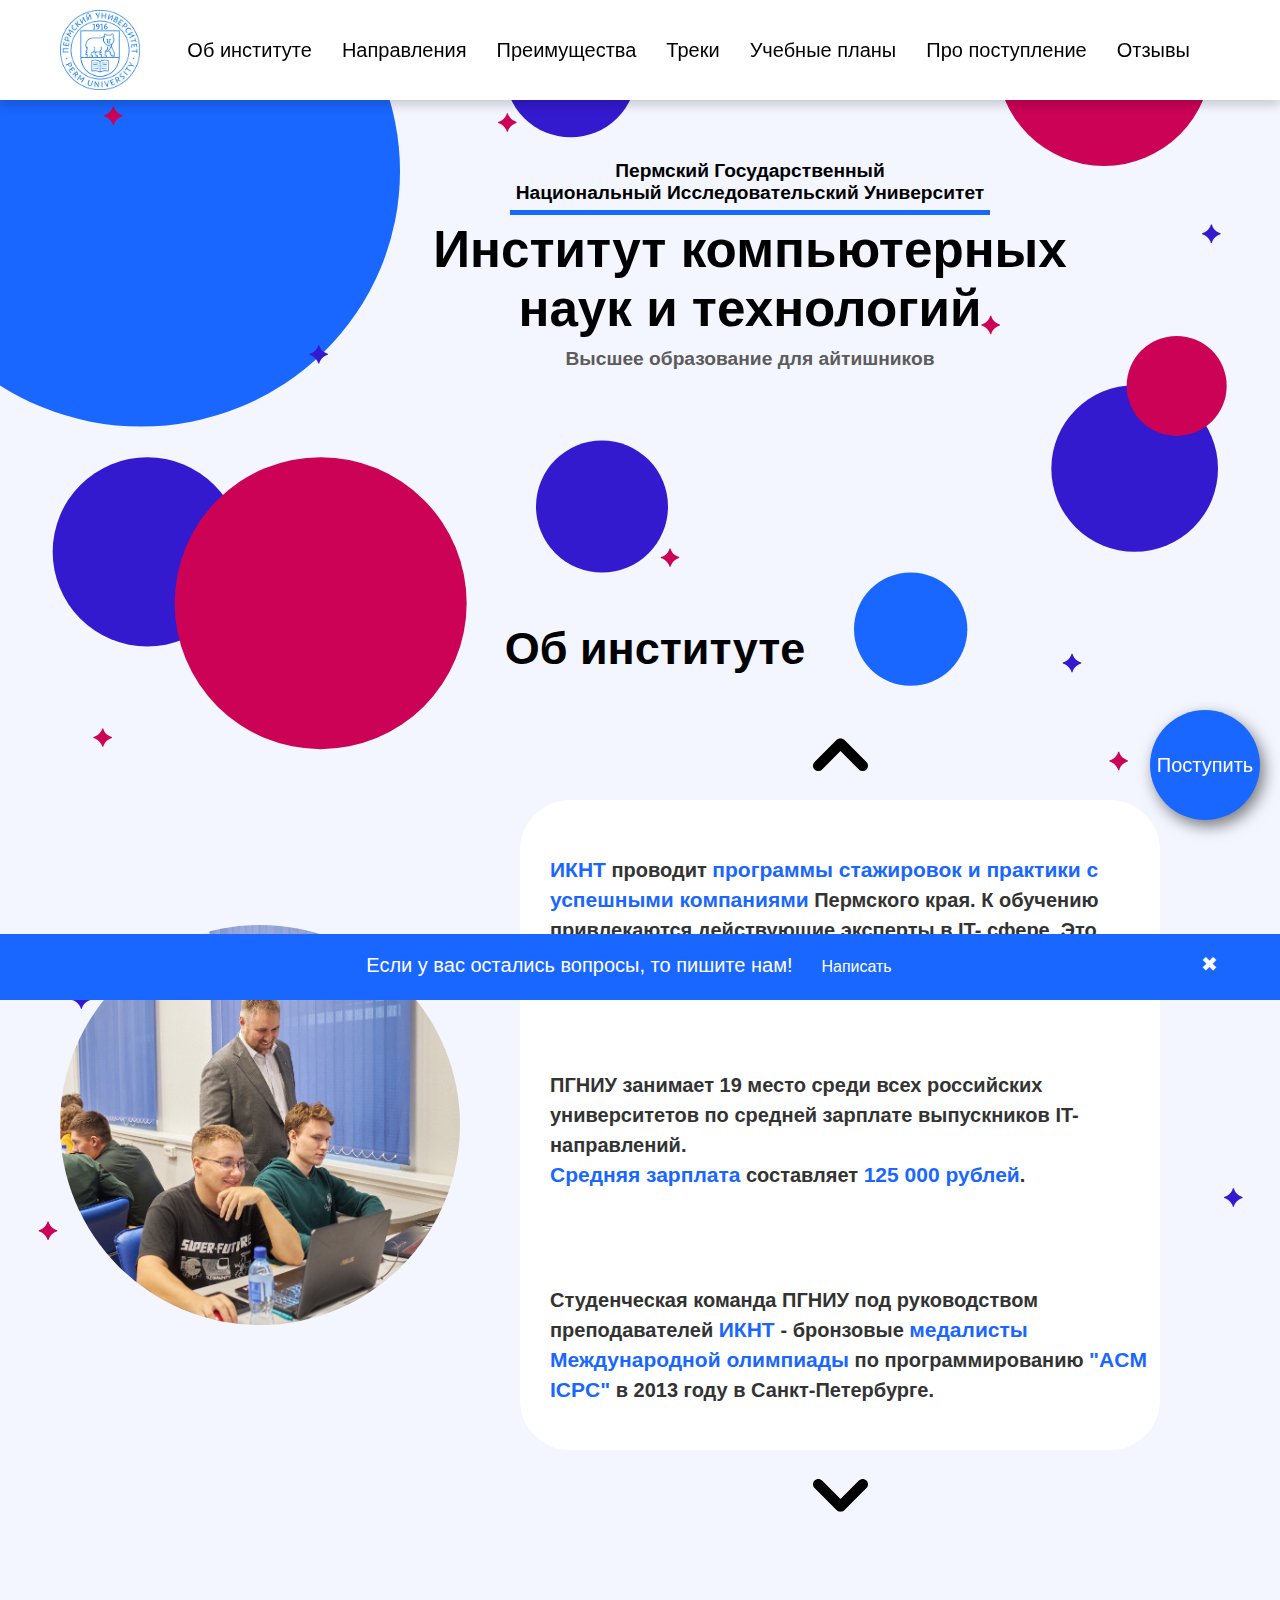
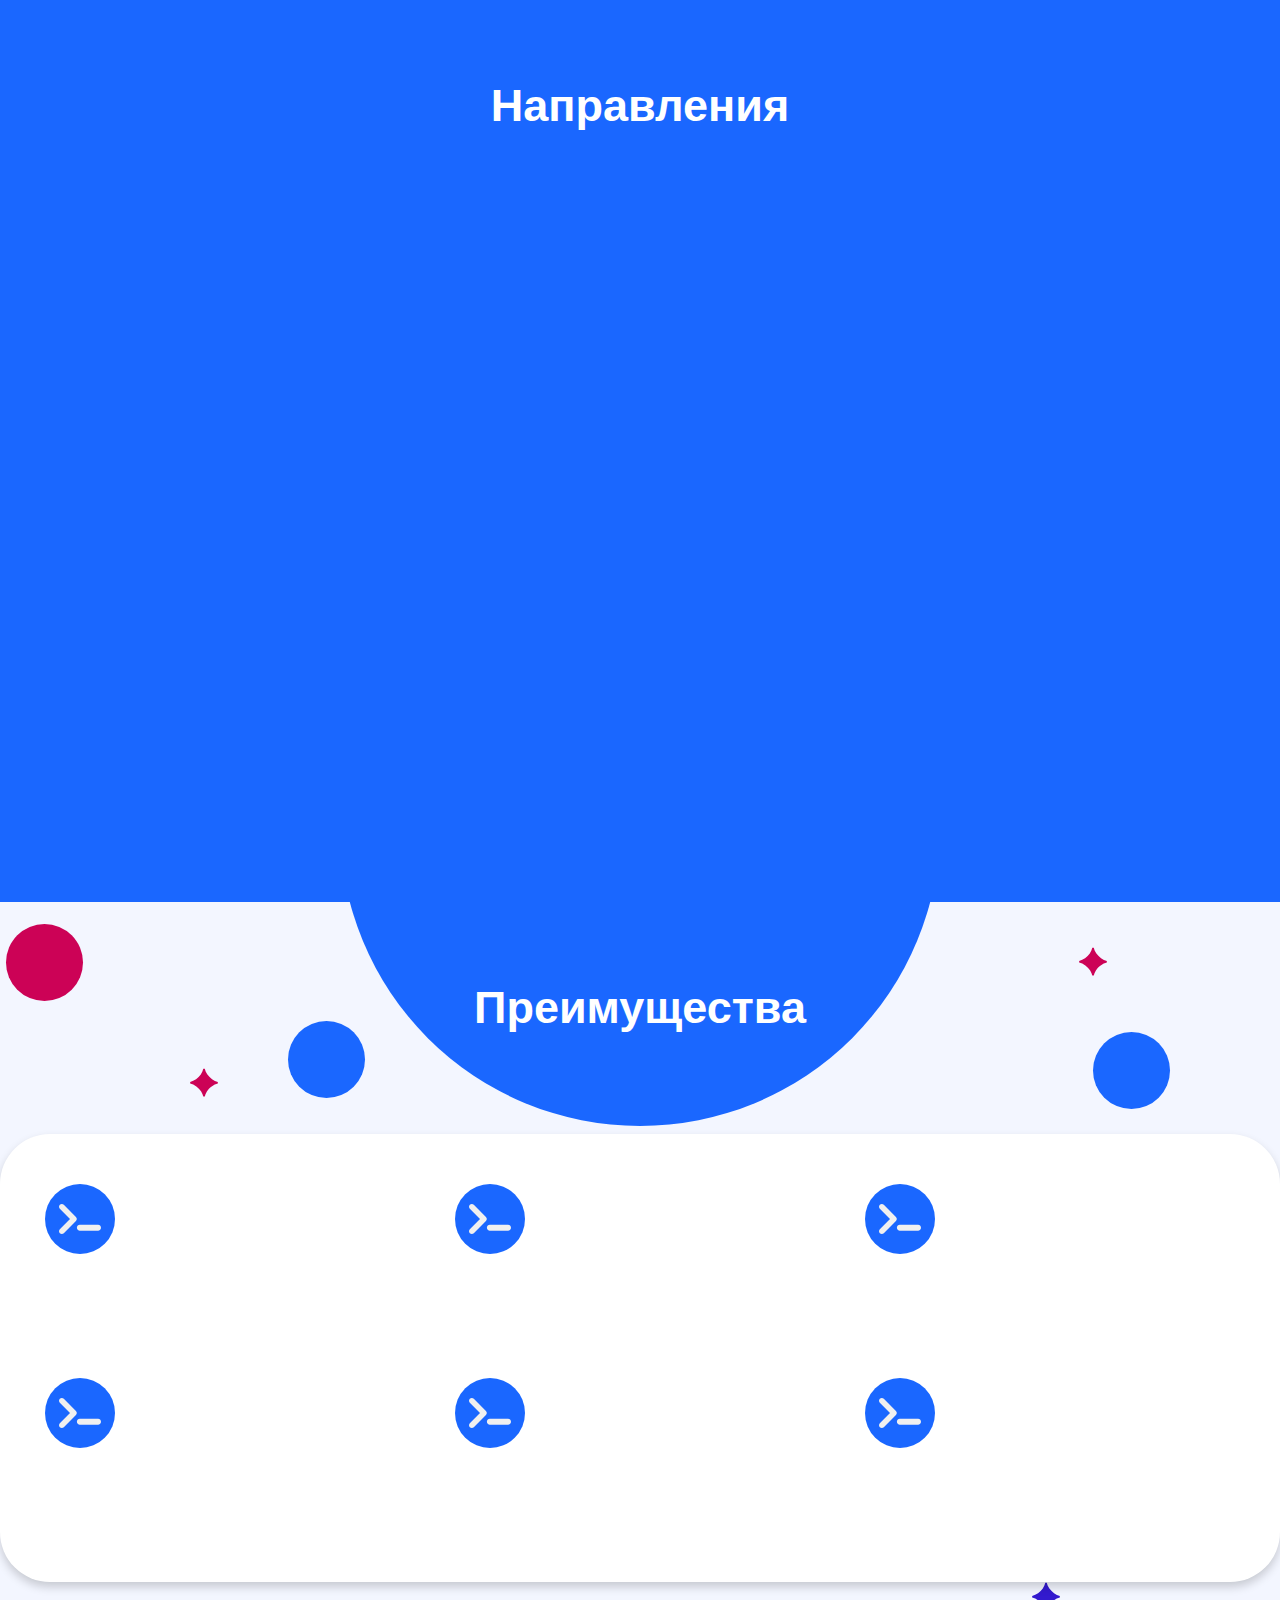
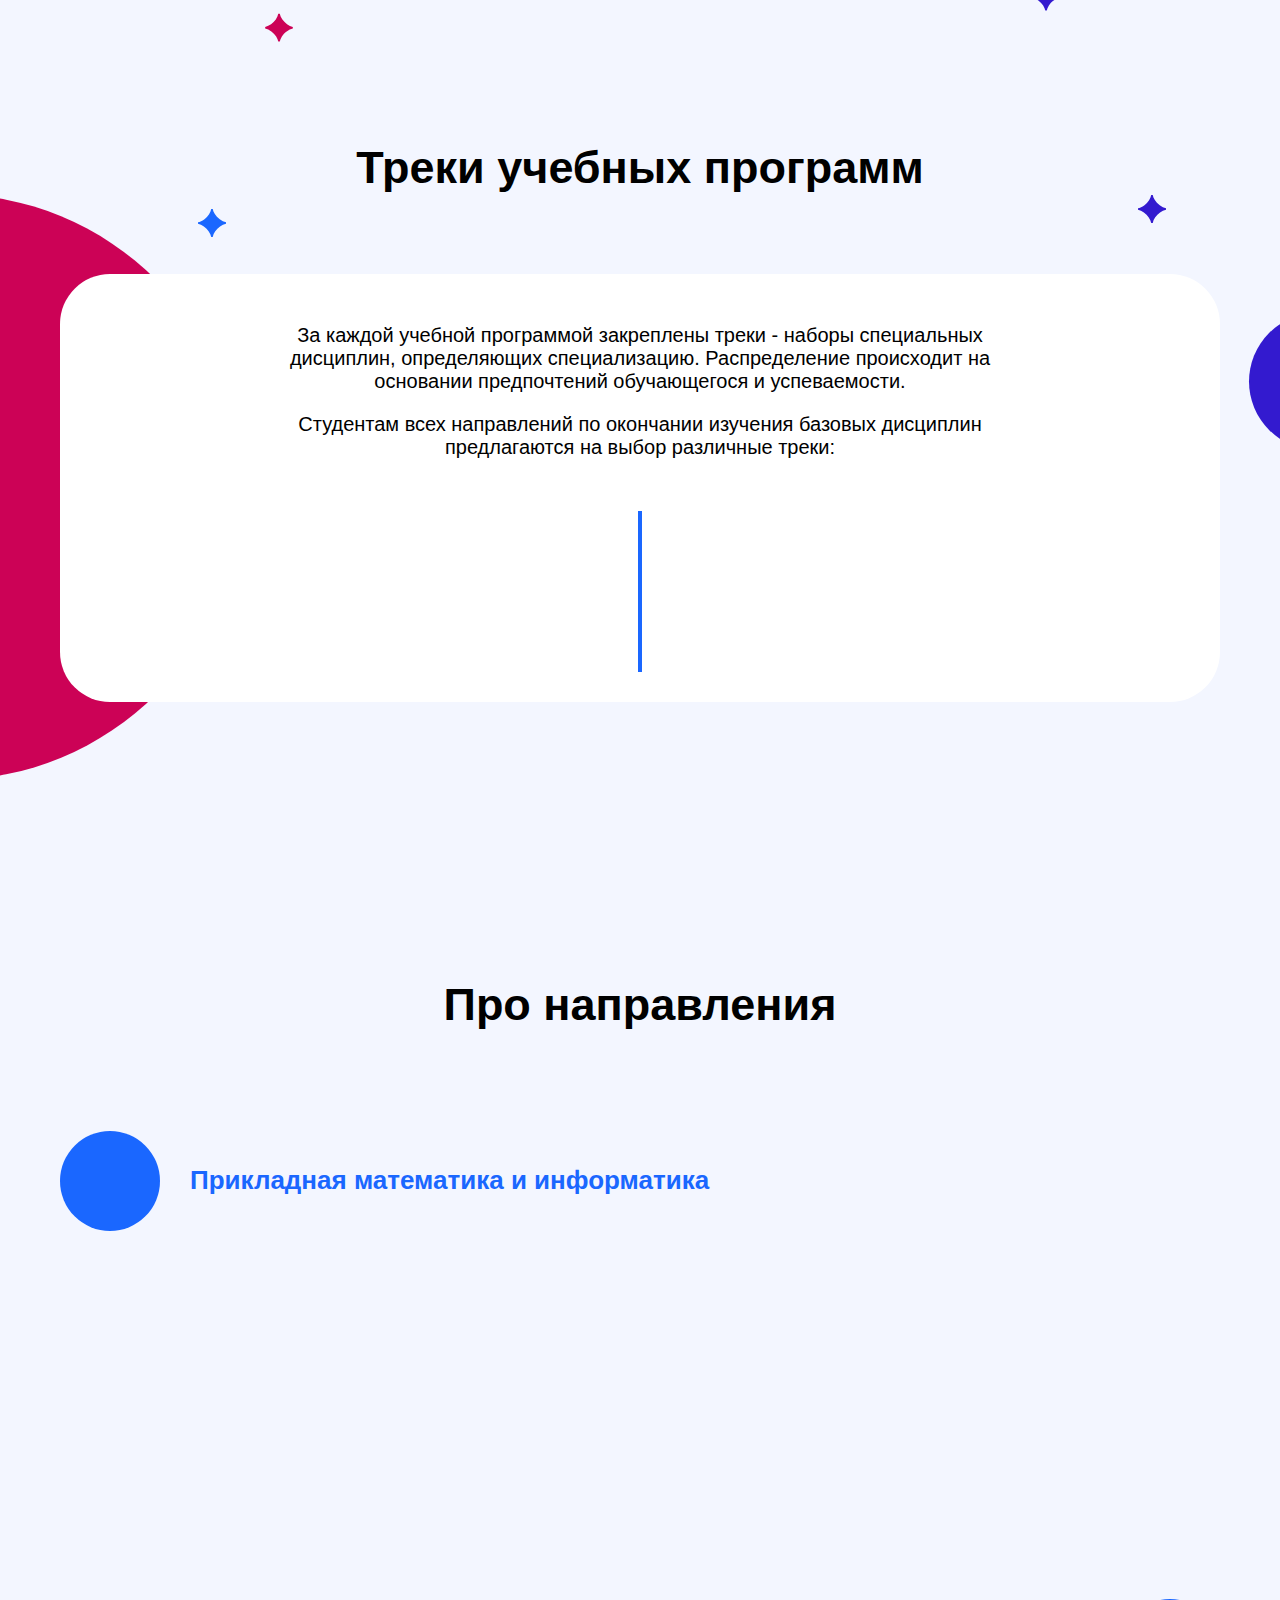
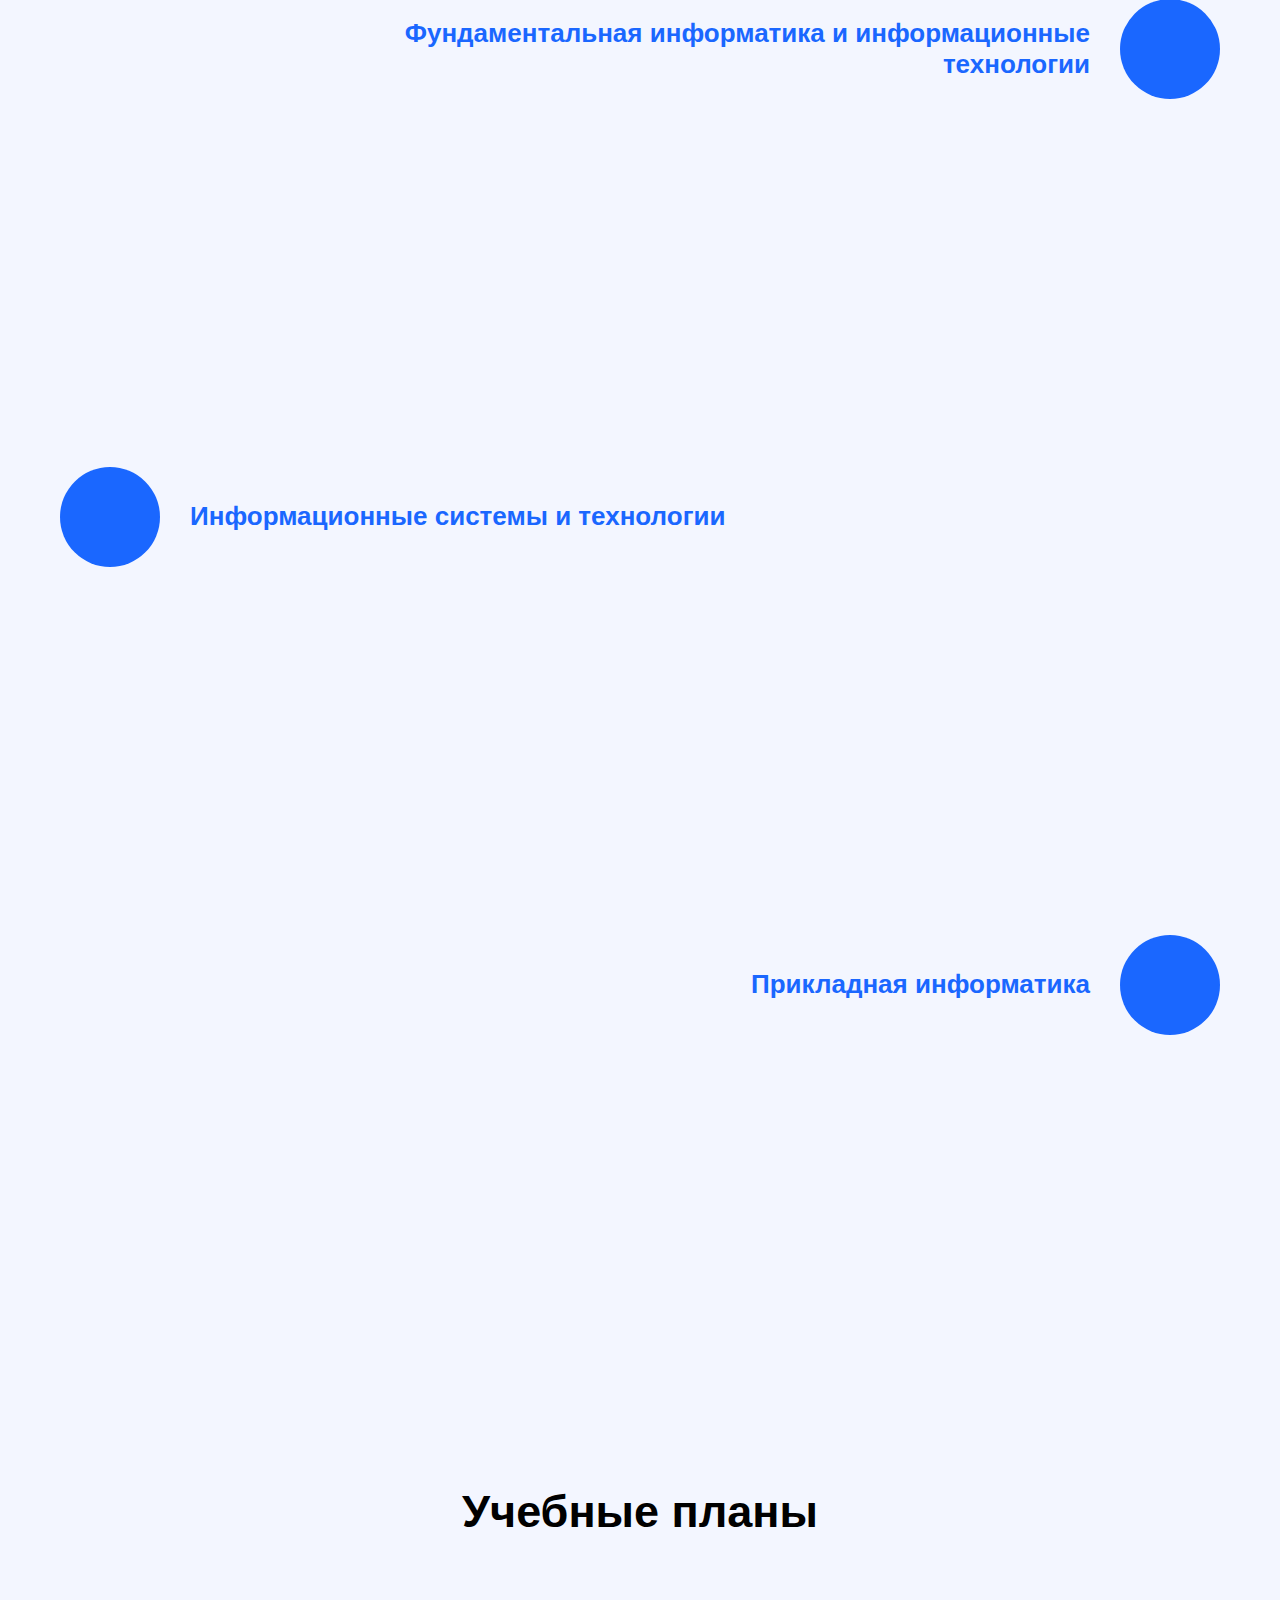
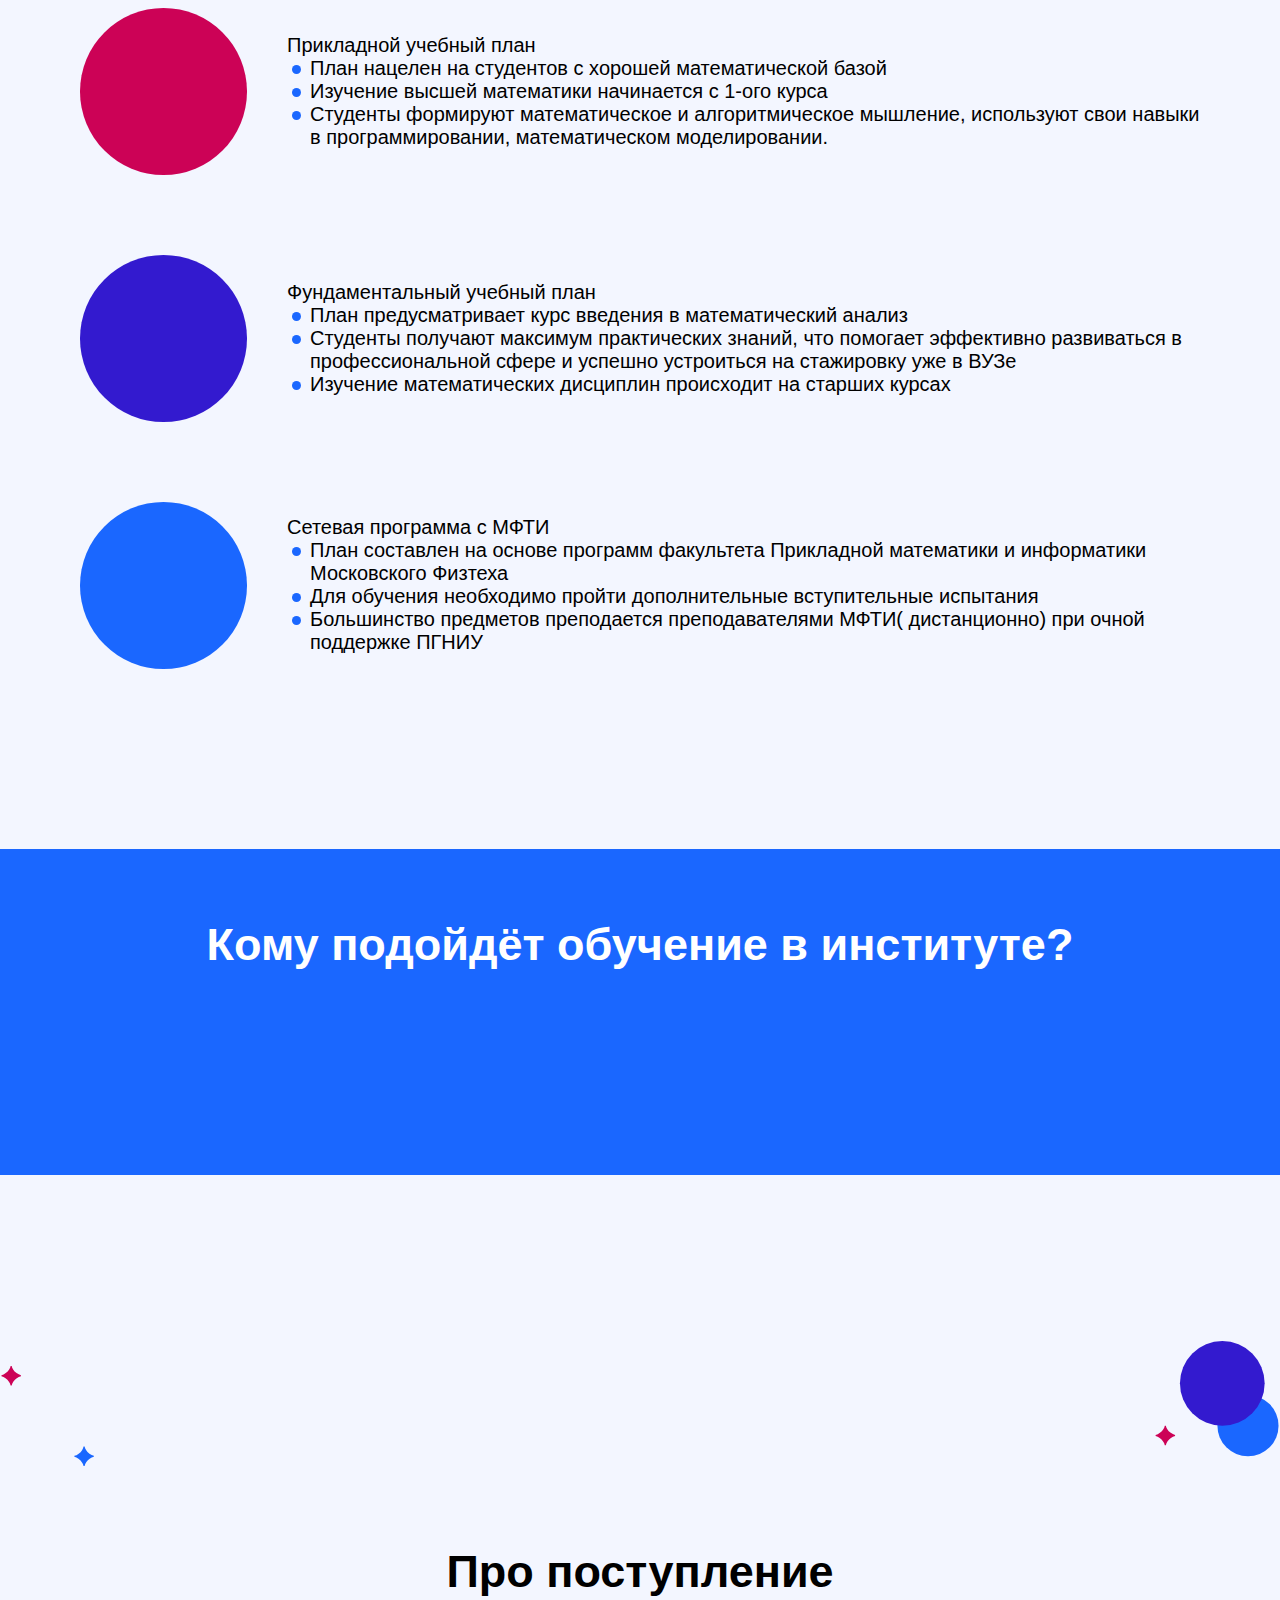
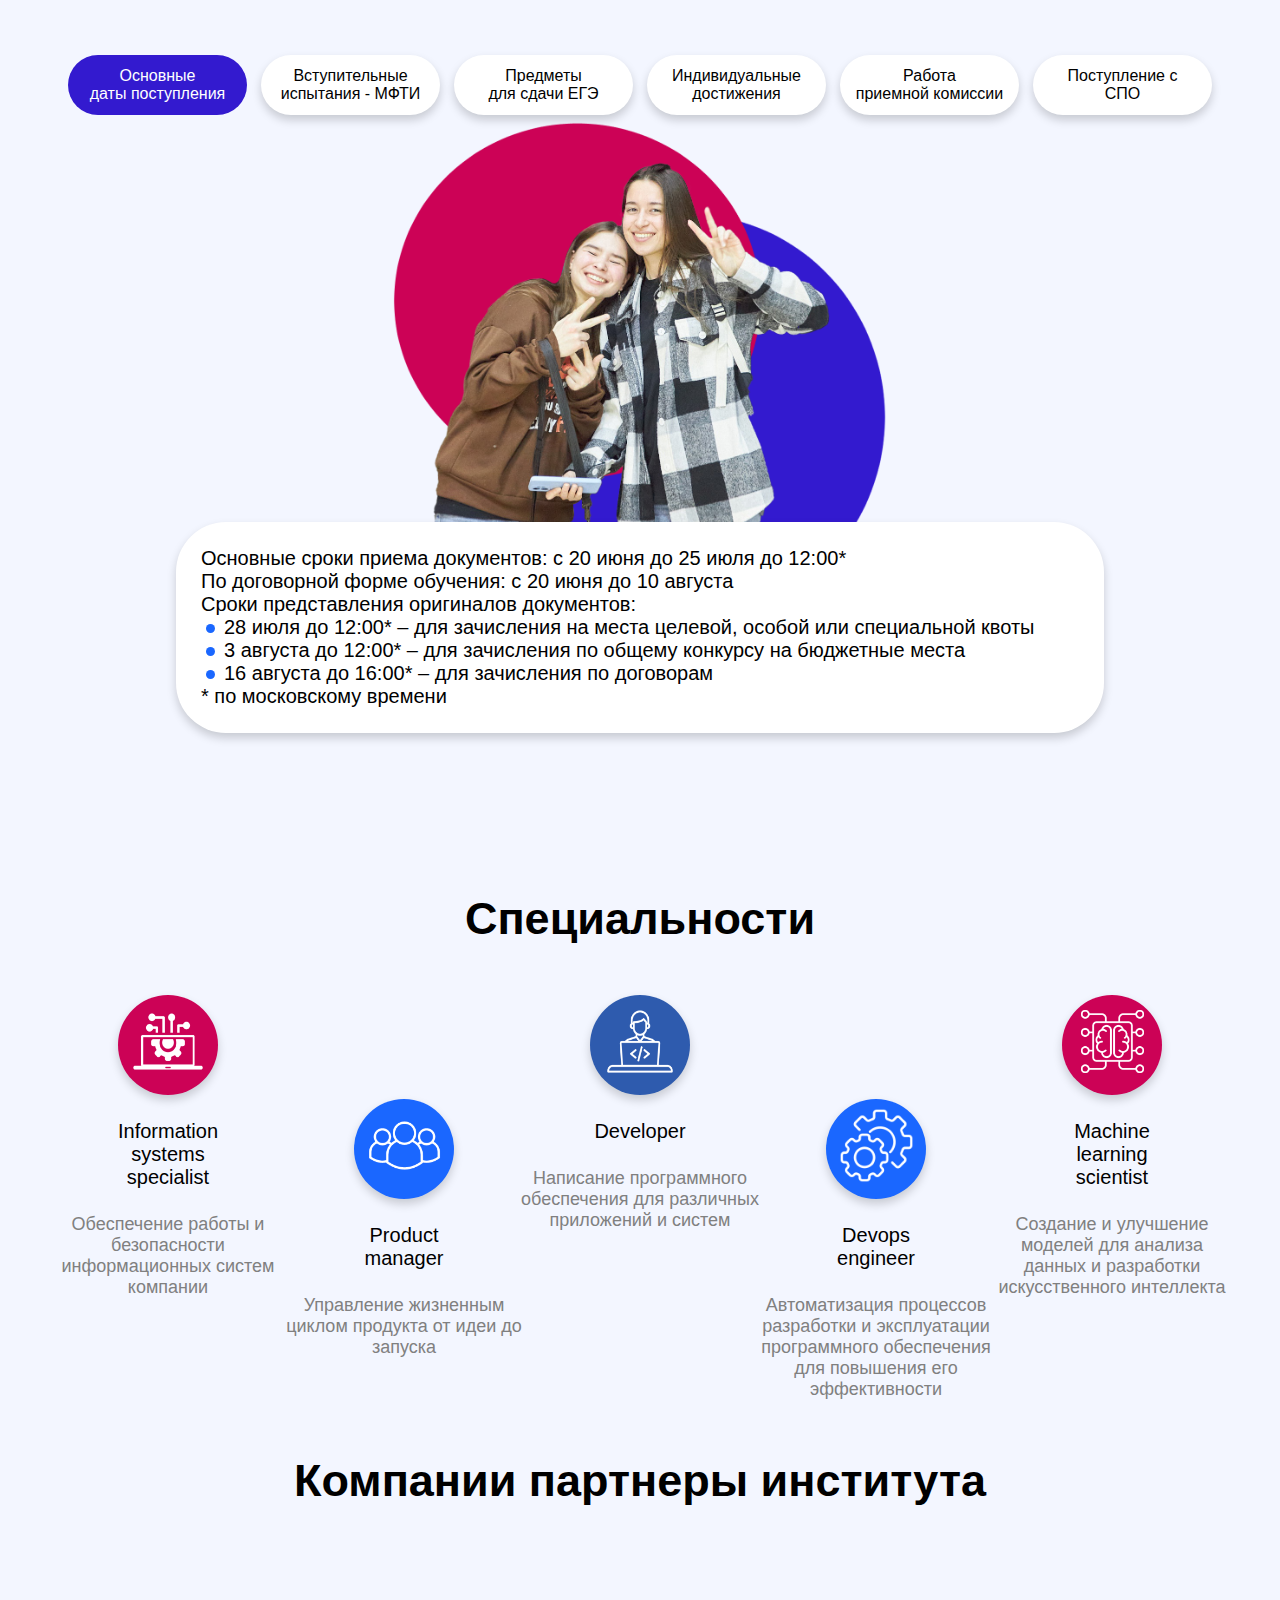
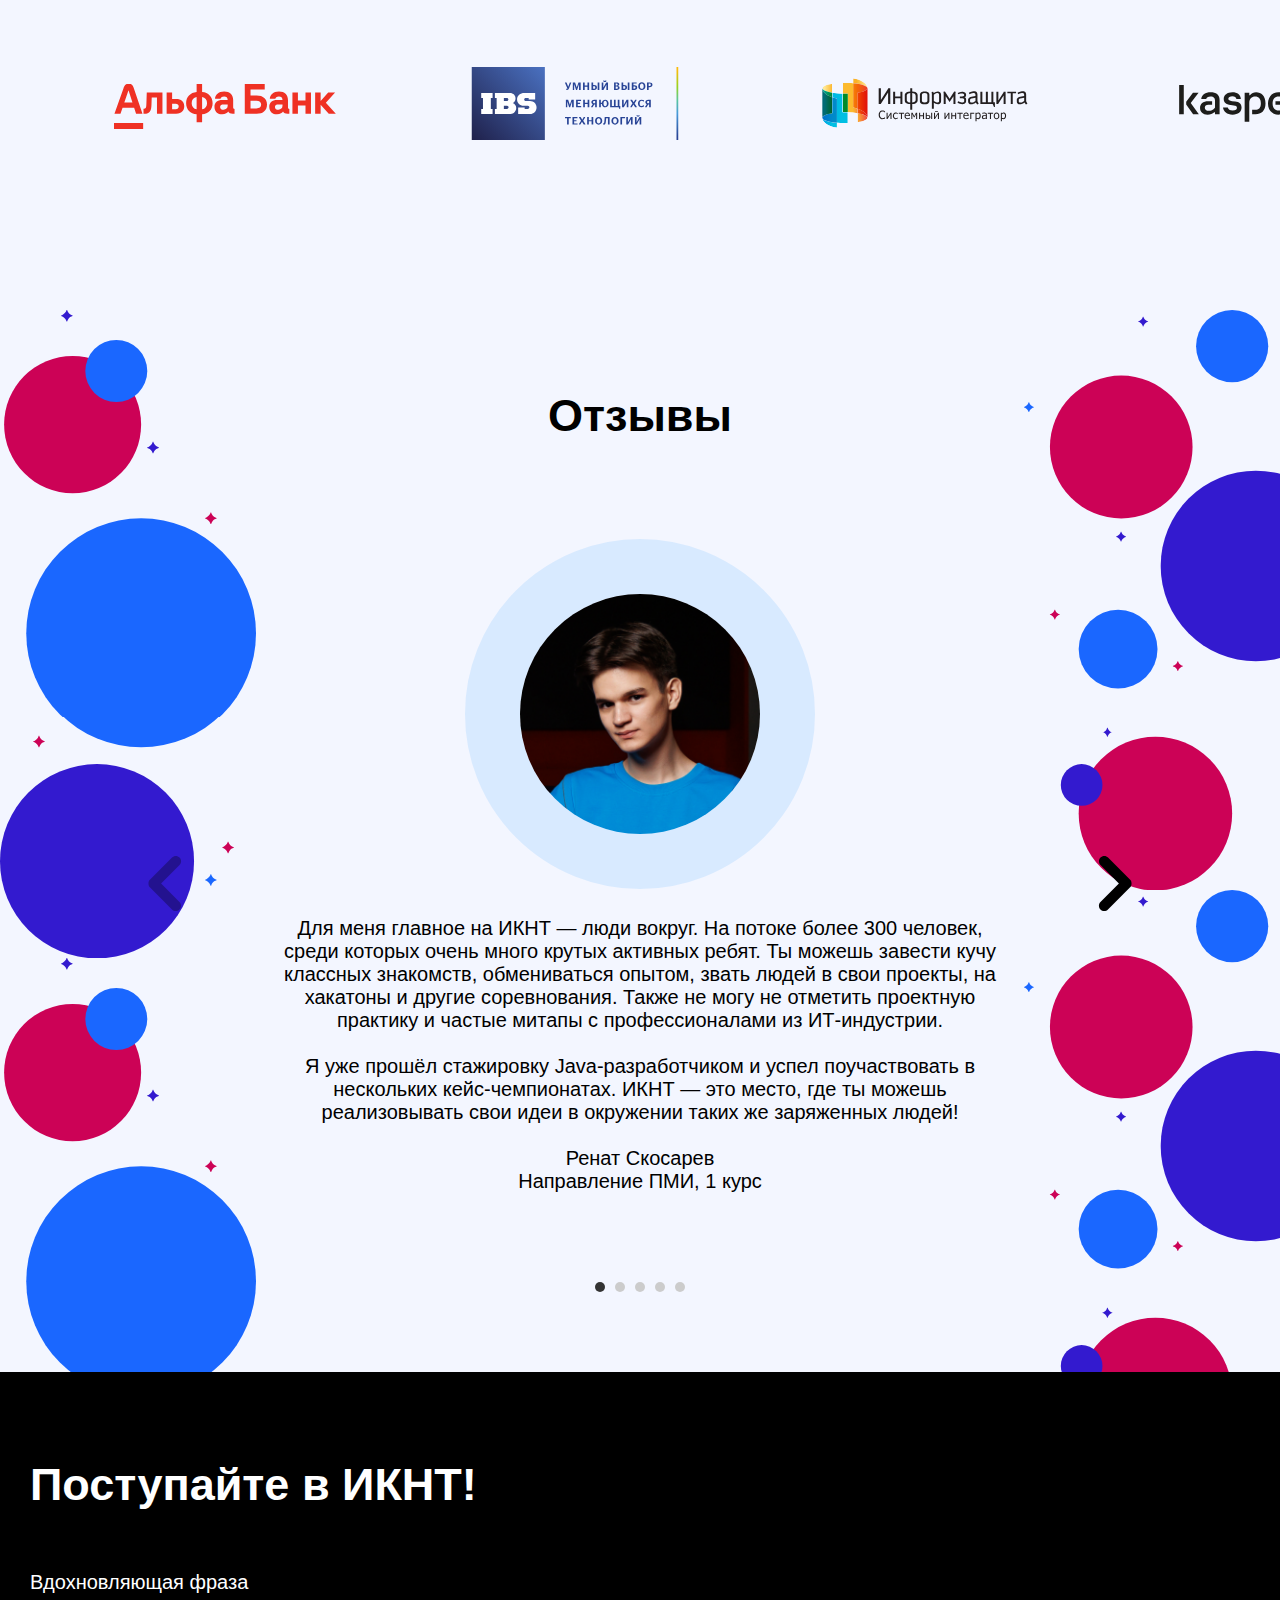
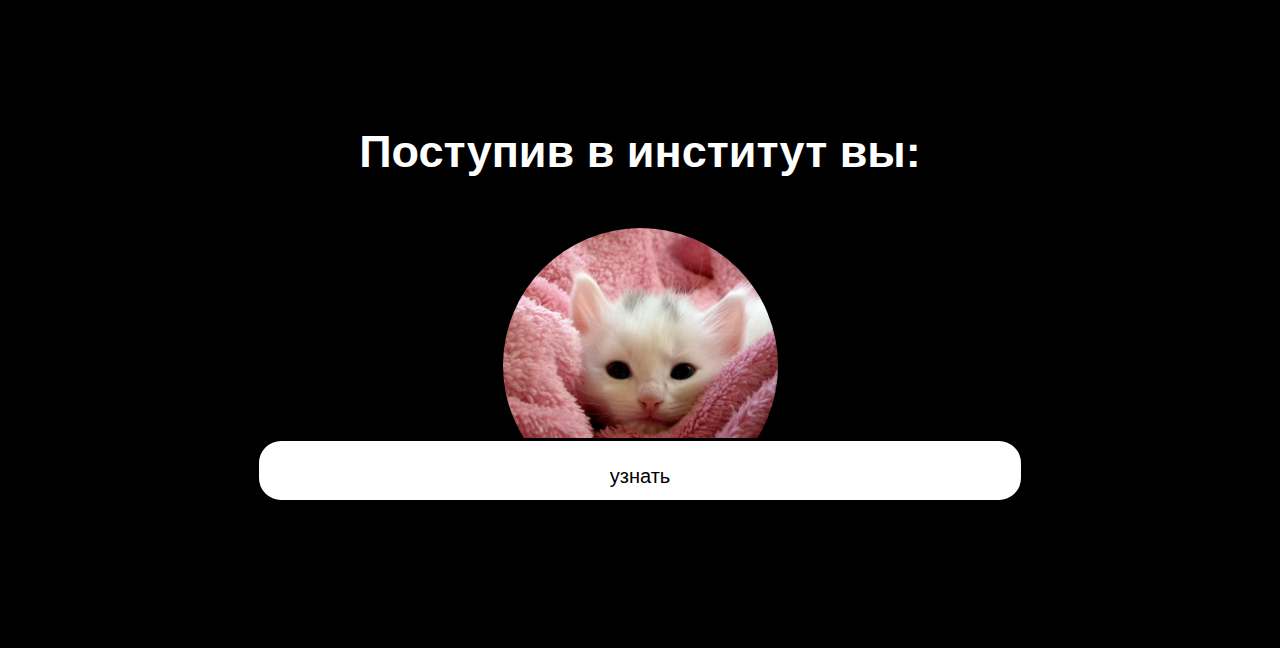
==== commit ab9d6eff: "сделал" ====
--- a/index.html
+++ b/index.html
@@ -796,7 +796,7 @@
             приемной комиссии
           </button>
           <button class="entering__button" id="entering_button6">
-            поступление <br />
+            Поступление с<br />
             СПО
           </button>
         </div>
@@ -896,22 +896,12 @@
         <div class="entering__item" id="entering__item6">
           <img src="img/about_facultets4.png" alt="" />
           <div class="entering__text">
-            <p>Для лиц, имеющих СПО:</p>
-            <ul>
-              <li>Основные сроки приема документов: с 20 июня до 12 июля</li>
-              <li>По договорной форме обучения: с 20 июня до 10 августа</li>
-              <li>Сроки вступительных испытаний: с 15 июля по 24 июля</li>
-              <li>По договорной форме обучения: с 26 июля по 14 августа</li>
-            </ul>
-            <p>Сроки представления оригиналов документов:</p>
-            <ul>
-              <li>
-                3 августа до 12:00* – для зачисления по общему конкурсу на
-                бюджетные места
-              </li>
-              <li>16 августа до 16:00* – для зачисления по договорам</li>
-            </ul>
-            <p>* по московскому времени</p>
+            <p>Институт открывает двери и для абитуриентов с СПО.
+              Для поступления на направления Фундаментальная информатика и информационные технологии, 
+              Инфокоммуникационные технологии и системы связи есть возможность пройти вступительные испытания.
+               На иных направлениях рассматриваются только результаты ЕГЭ.
+             <br> Ознакомиться с датами поступления можно здесь
+             </p>
           </div>
         </div>
       </div>
@@ -1032,28 +1022,18 @@
             </div>
           </div>
           <button class="entering__button" id="entering_button6">
-            поступление <br />
+            Поступление с<br />
             СПО
           </button>
           <div class="entering__item" id="entering__item6">
             <img src="img/about_facultets4.png" alt="" />
             <div class="entering__text">
-              <p>Для лиц, имеющих СПО:</p>
-              <ul>
-                <li>Основные сроки приема документов: с 20 июня до 12 июля</li>
-                <li>По договорной форме обучения: с 20 июня до 10 августа</li>
-                <li>Сроки вступительных испытаний: с 15 июля по 24 июля</li>
-                <li>По договорной форме обучения: с 26 июля по 14 августа</li>
-              </ul>
-              <p>Сроки представления оригиналов документов:</p>
-              <ul>
-                <li>
-                  3 августа до 12:00* – для зачисления по общему конкурсу на
-                  бюджетные места
-                </li>
-                <li>16 августа до 16:00* – для зачисления по договорам</li>
-              </ul>
-              <p>* по московскому времени</p>
+              <p>Институт открывает двери и для абитуриентов с СПО.
+                 Для поступления на направления Фундаментальная информатика и информационные технологии, 
+                 Инфокоммуникационные технологии и системы связи есть возможность пройти вступительные испытания.
+                  На иных направлениях рассматриваются только результаты ЕГЭ.
+                <br> Ознакомиться с датами поступления можно здесь
+                </p>
             </div>
           </div>
         </div>
--- a/styles/about.css
+++ b/styles/about.css
@@ -56,6 +56,8 @@
   width: 100%;
   margin-top: 15px;
   margin-bottom: 15px;
+  background-color: white;
+  border-radius: var(--default-radius);
 }
 
 .slide {
@@ -70,10 +72,7 @@
   flex-direction: column;
   justify-content: center; */
   align-items: center;
-
-  border-radius: var(--default-radius);
   margin-top: 15px;
-  background-color: white;
   padding-left: 20px;
 
   /* transform: translateY(-432px);  */
--- a/styles/for_who.css
+++ b/styles/for_who.css
@@ -27,7 +27,7 @@
   justify-content: center;
   margin-top: -140px;
   gap: 15px;
-  /* overflow: hidden; */
+  overflow: hidden;
 }
 .for_who__item {
   display: flex;
--- a/styles/specialities.css
+++ b/styles/specialities.css
@@ -59,7 +59,7 @@
   height: 75px;
 }
 .spec__name {
-  text-transform: uppercase;
+  /* text-transform: uppercase; */
 }
 .spec__about {
   font-size: 0.9em;
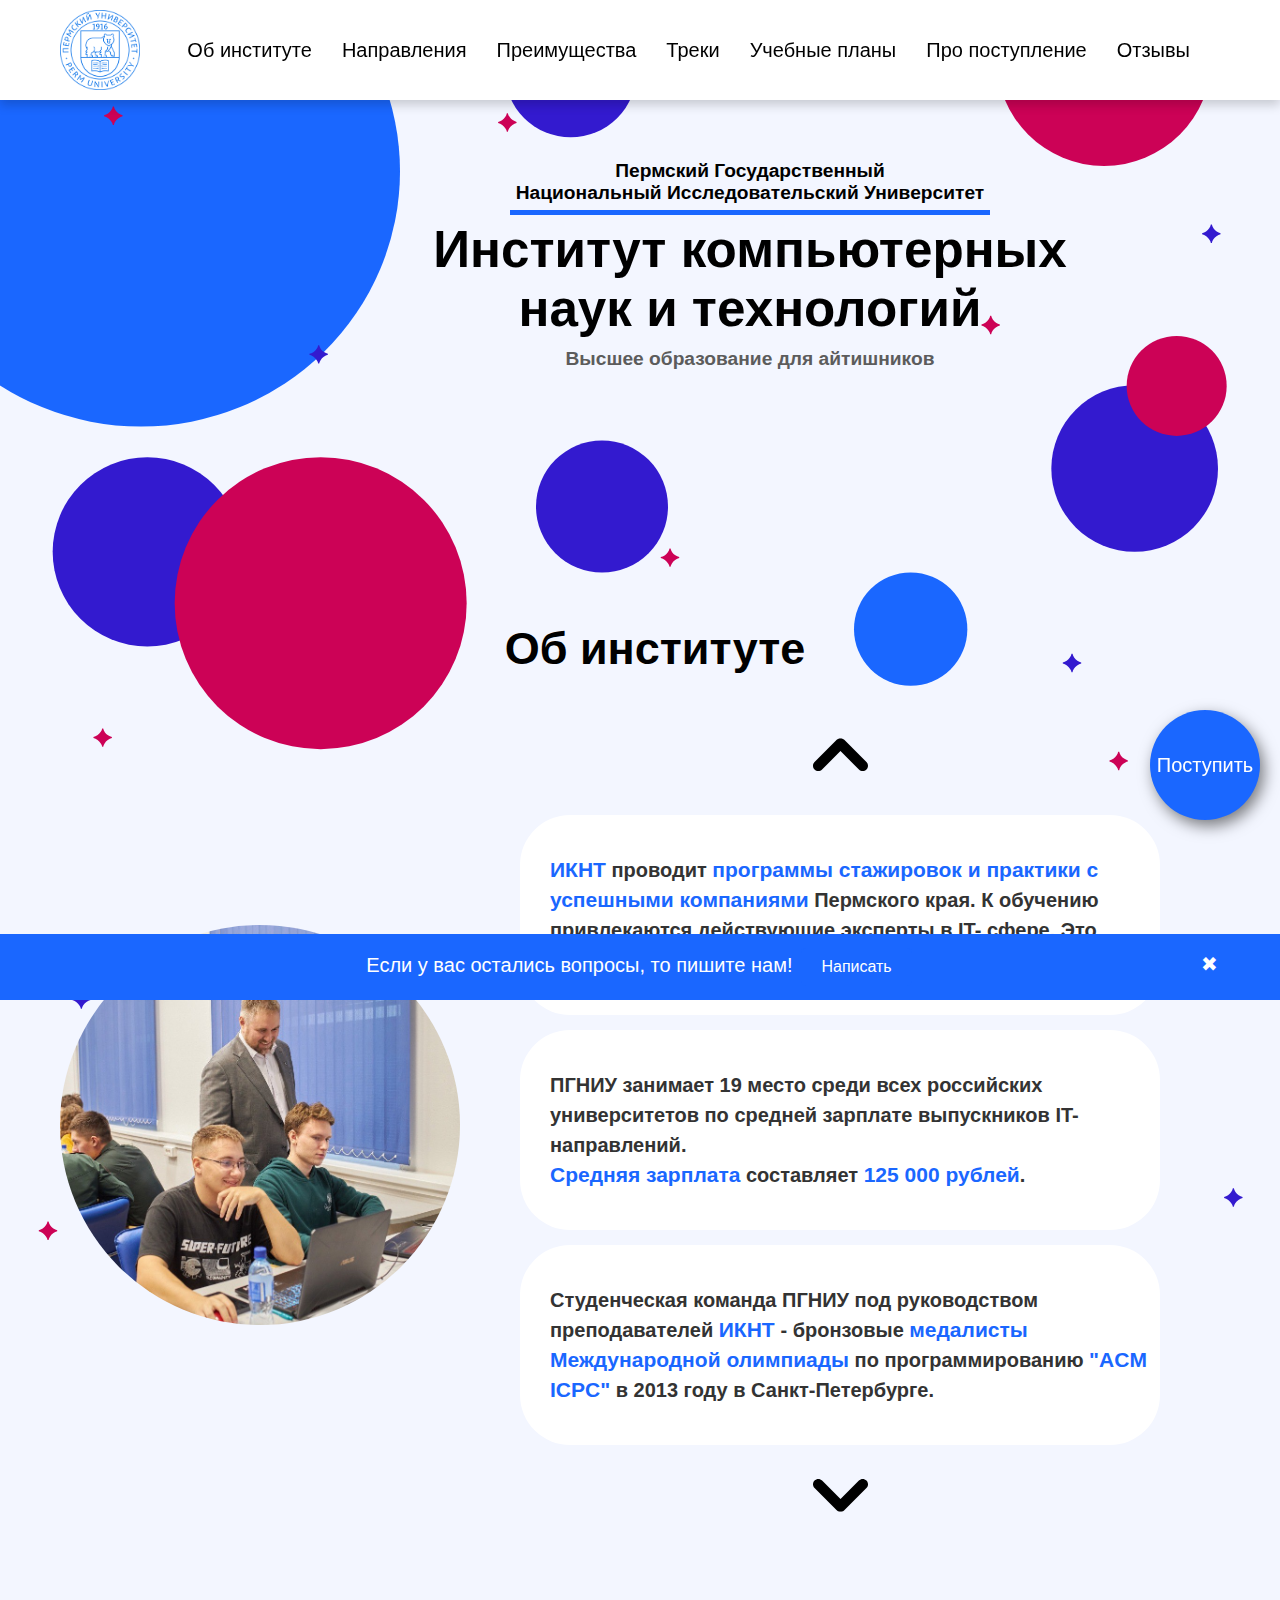
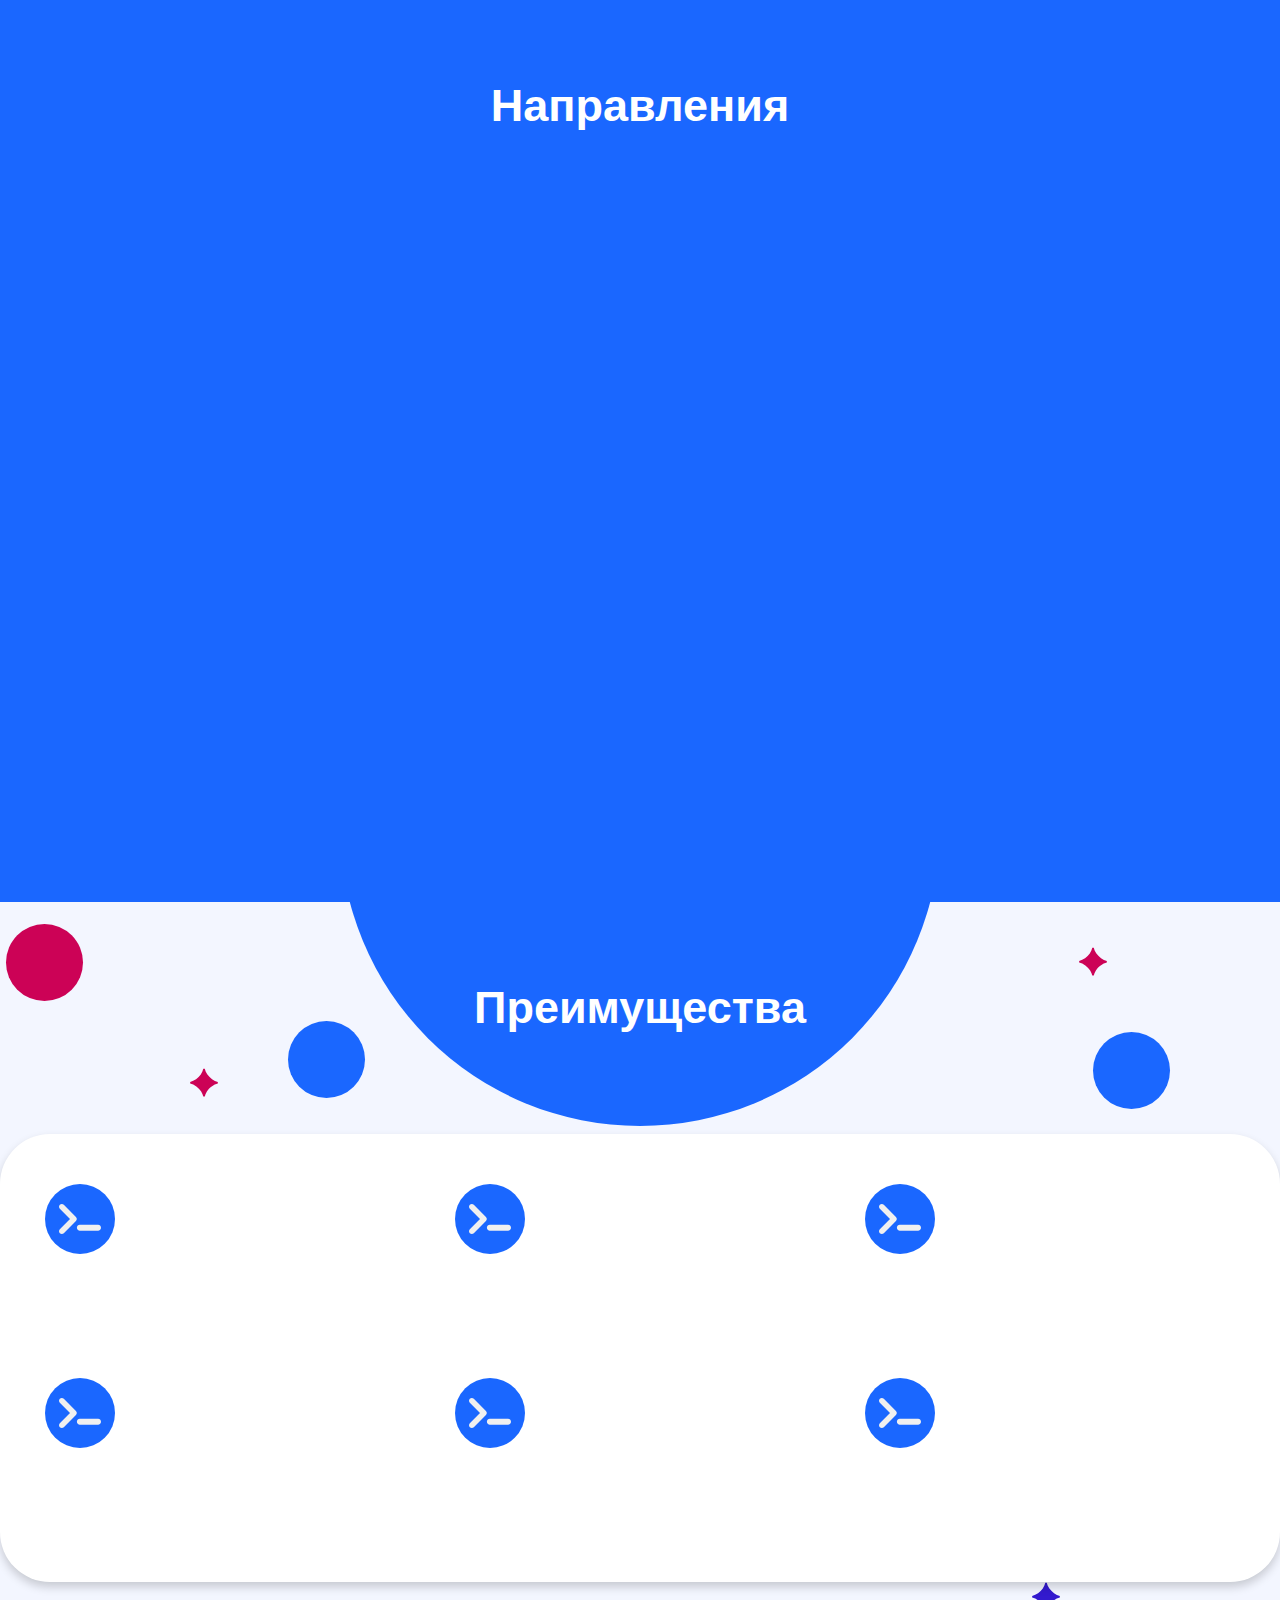
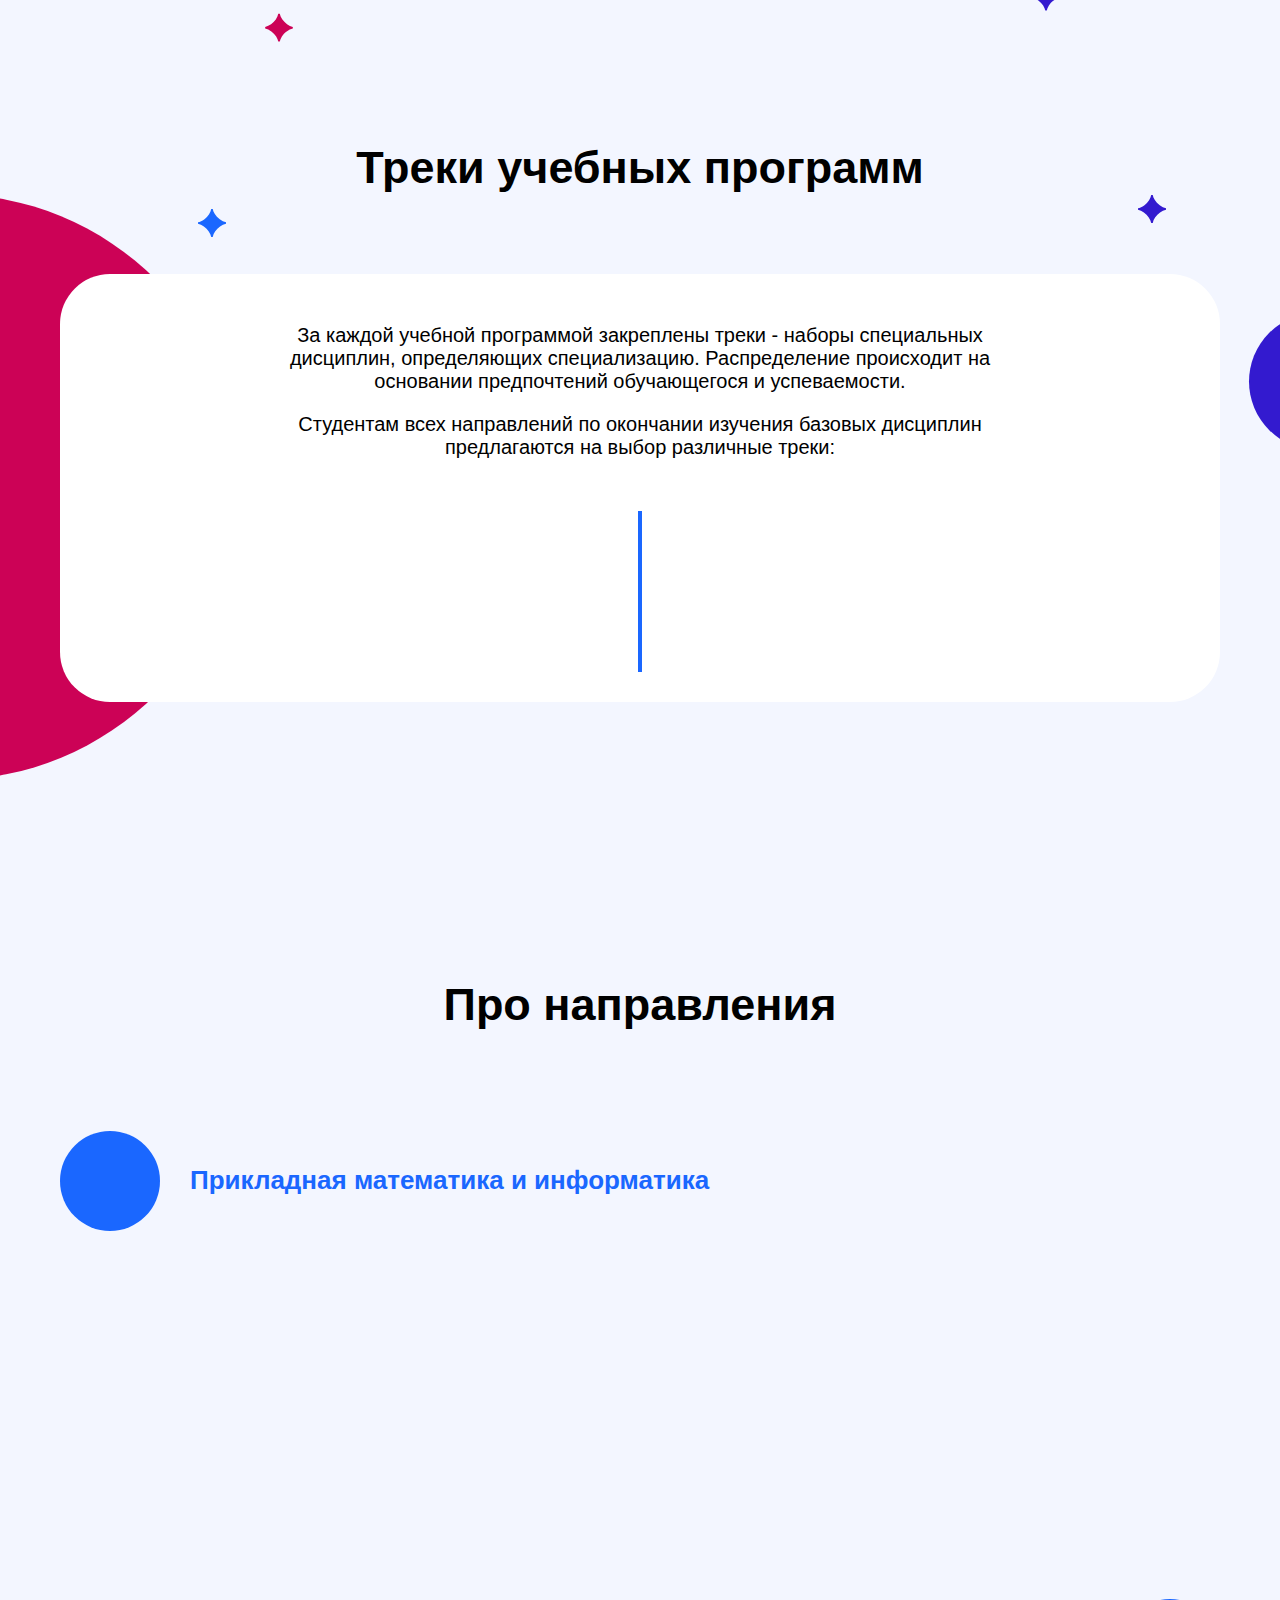
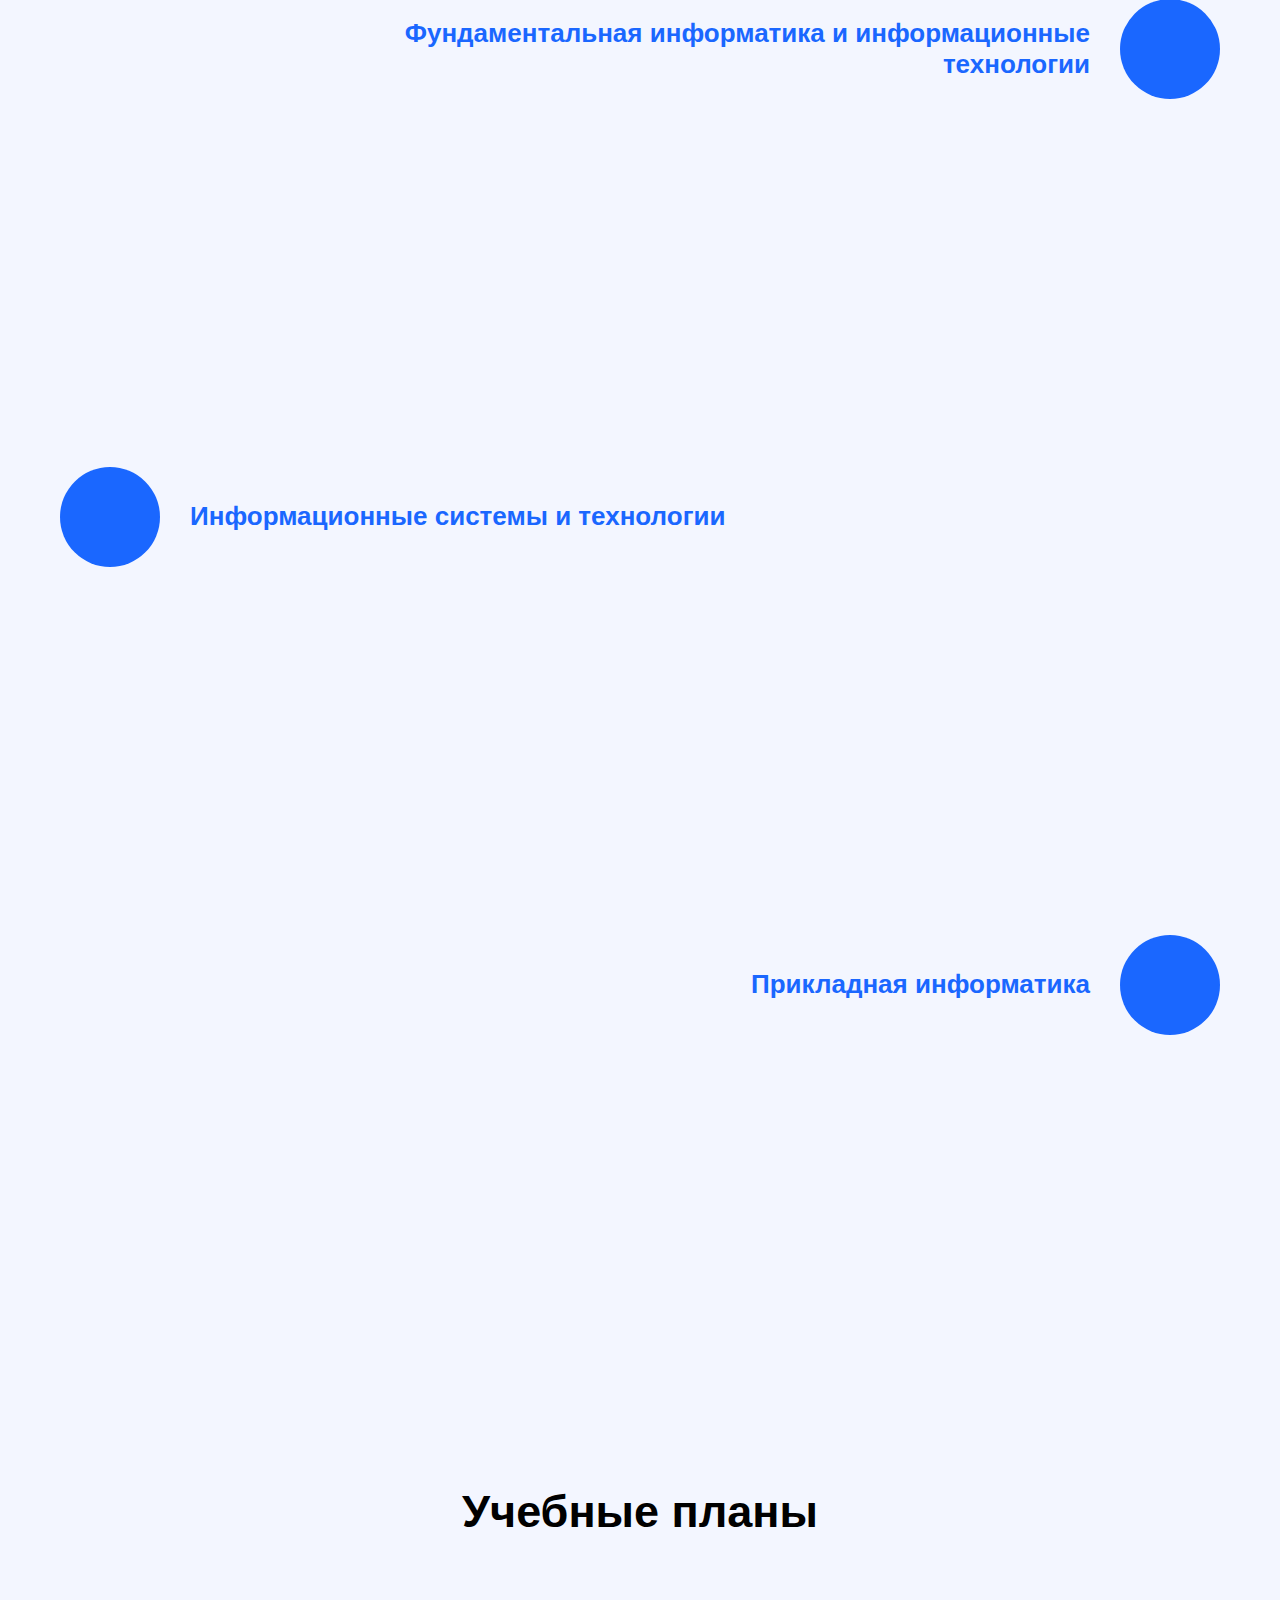
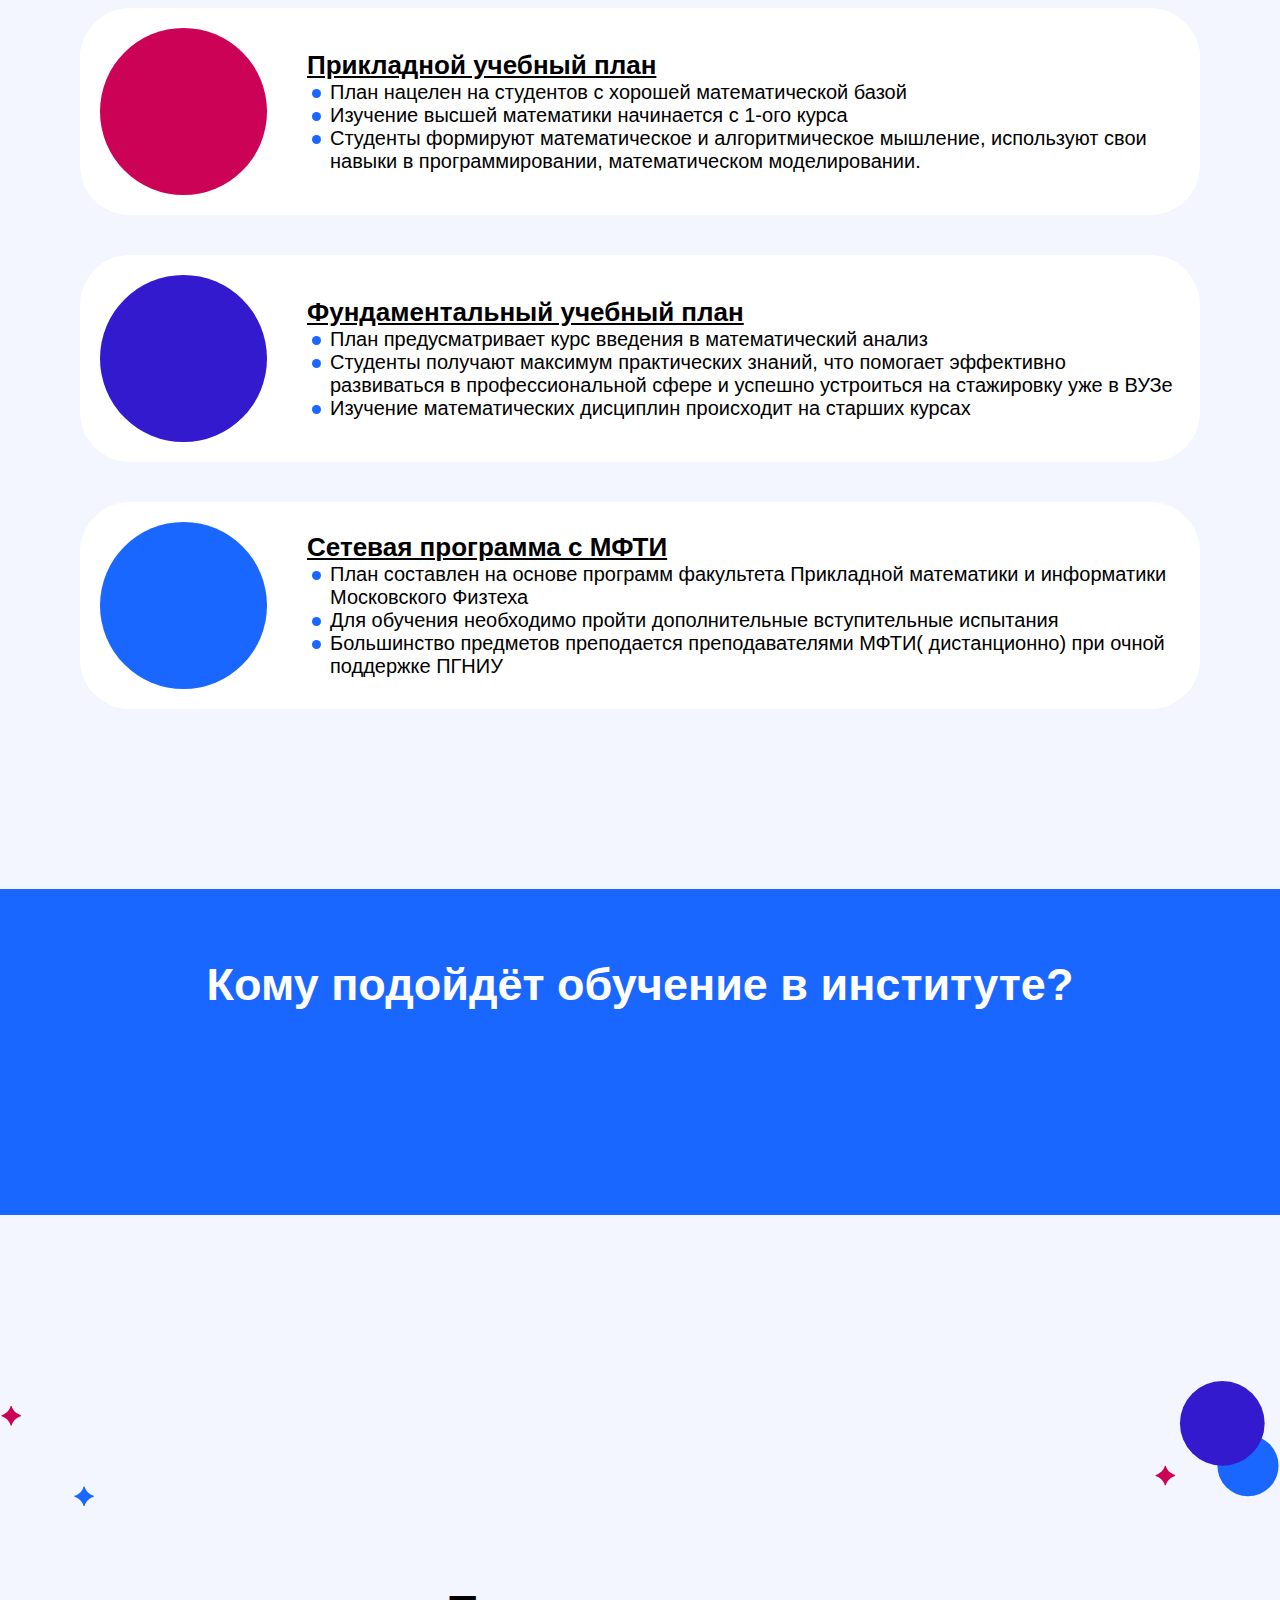
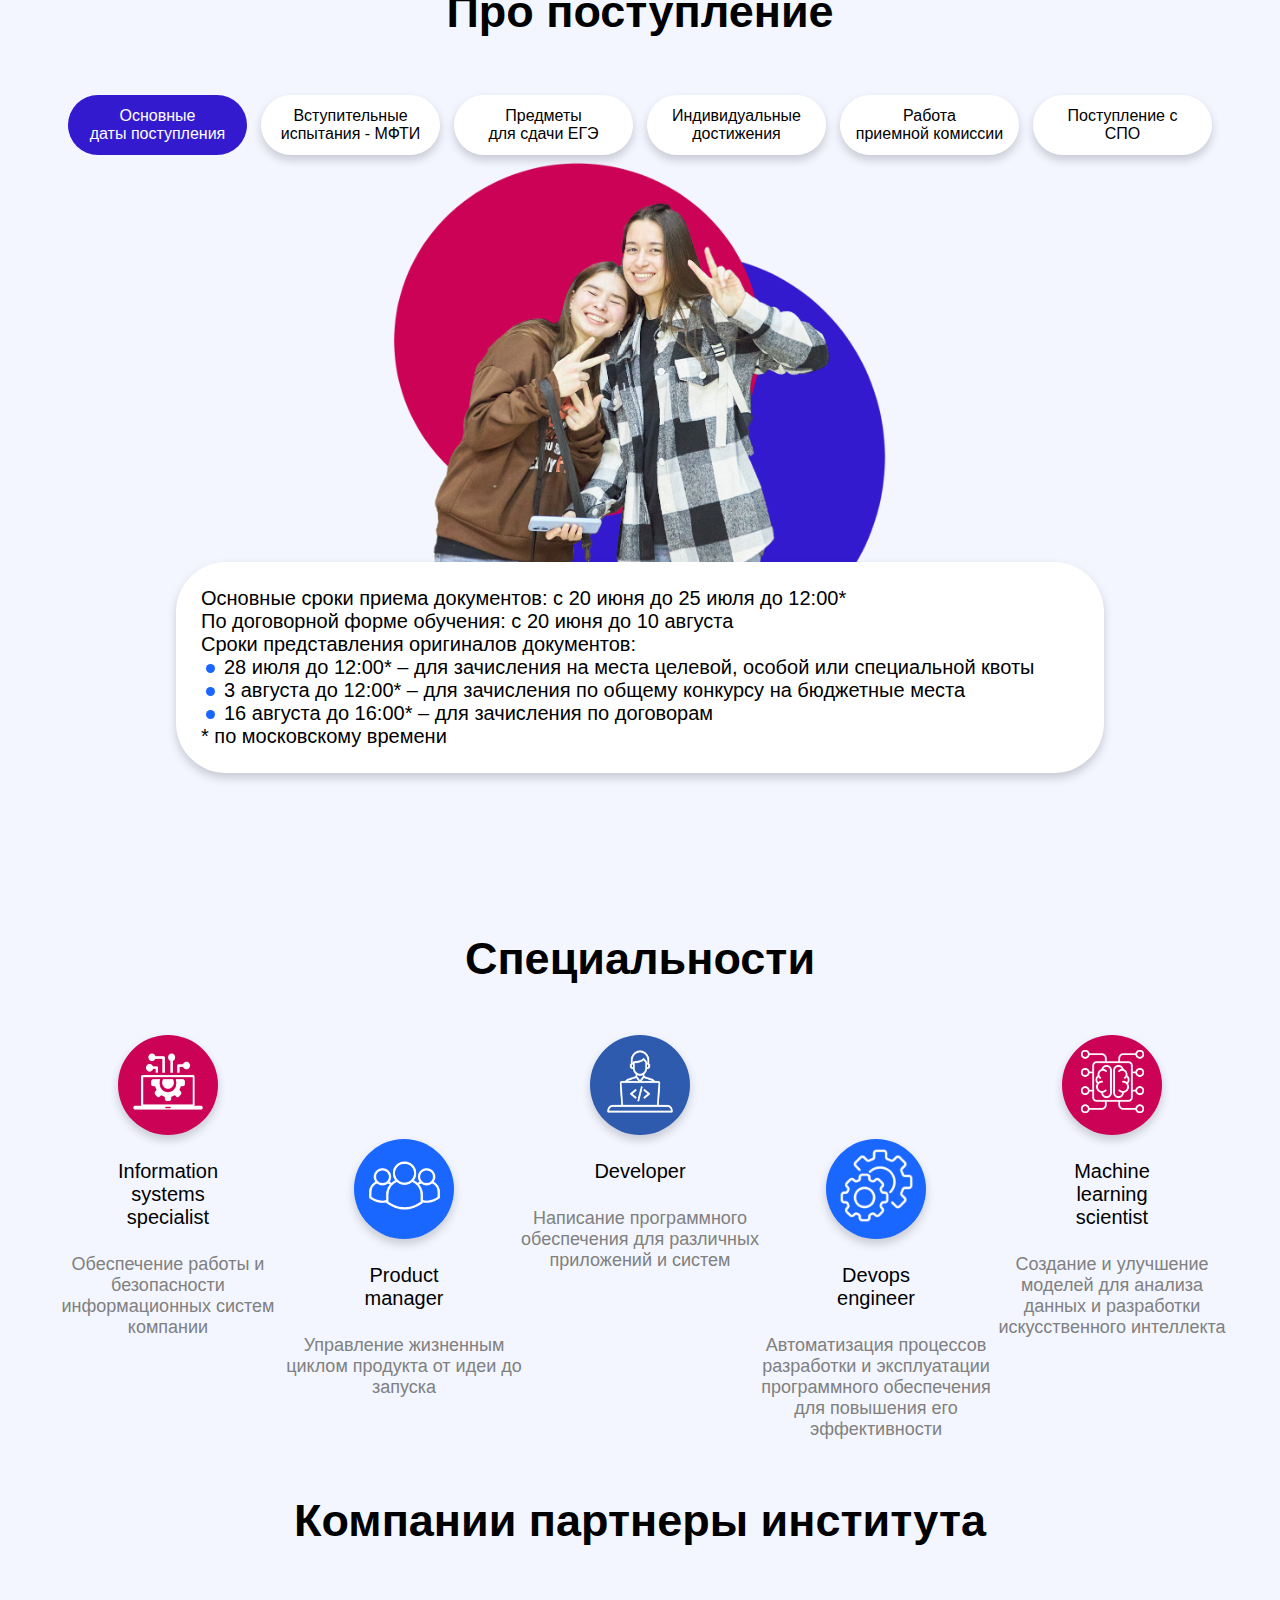
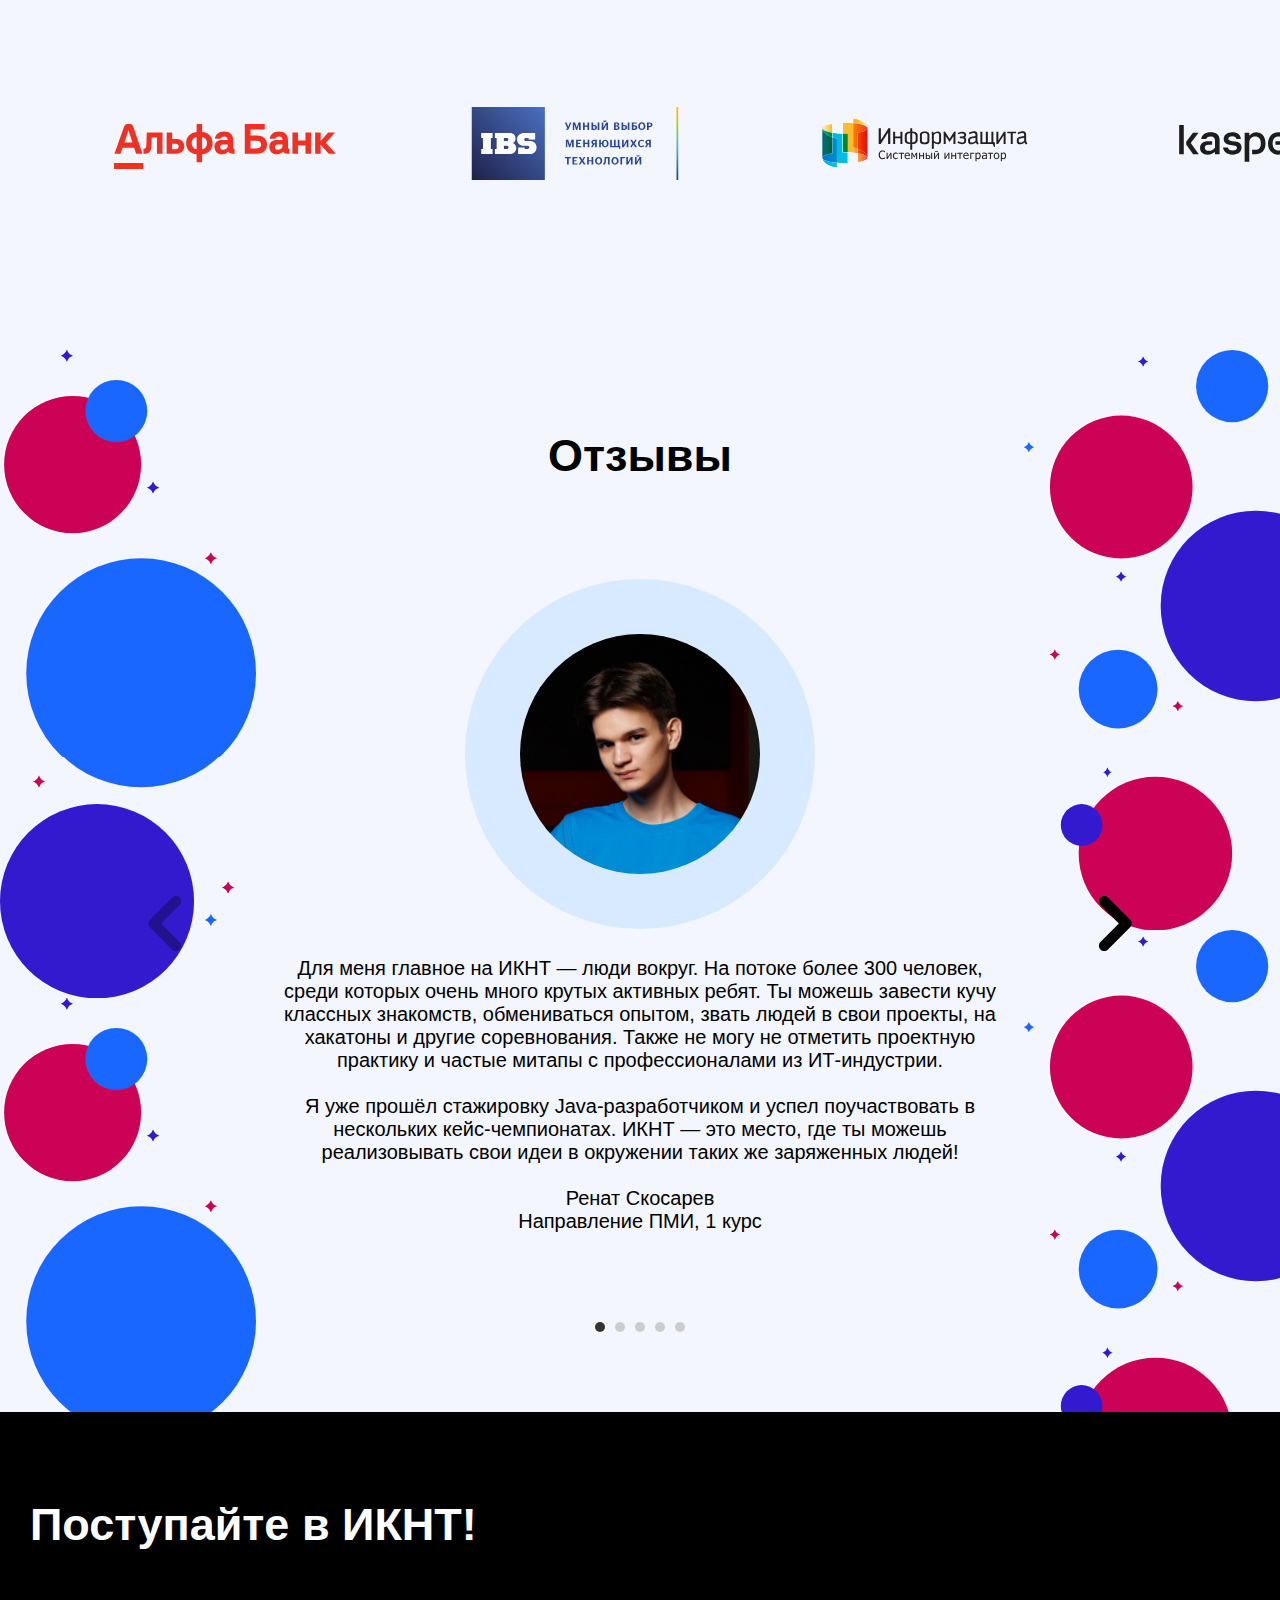
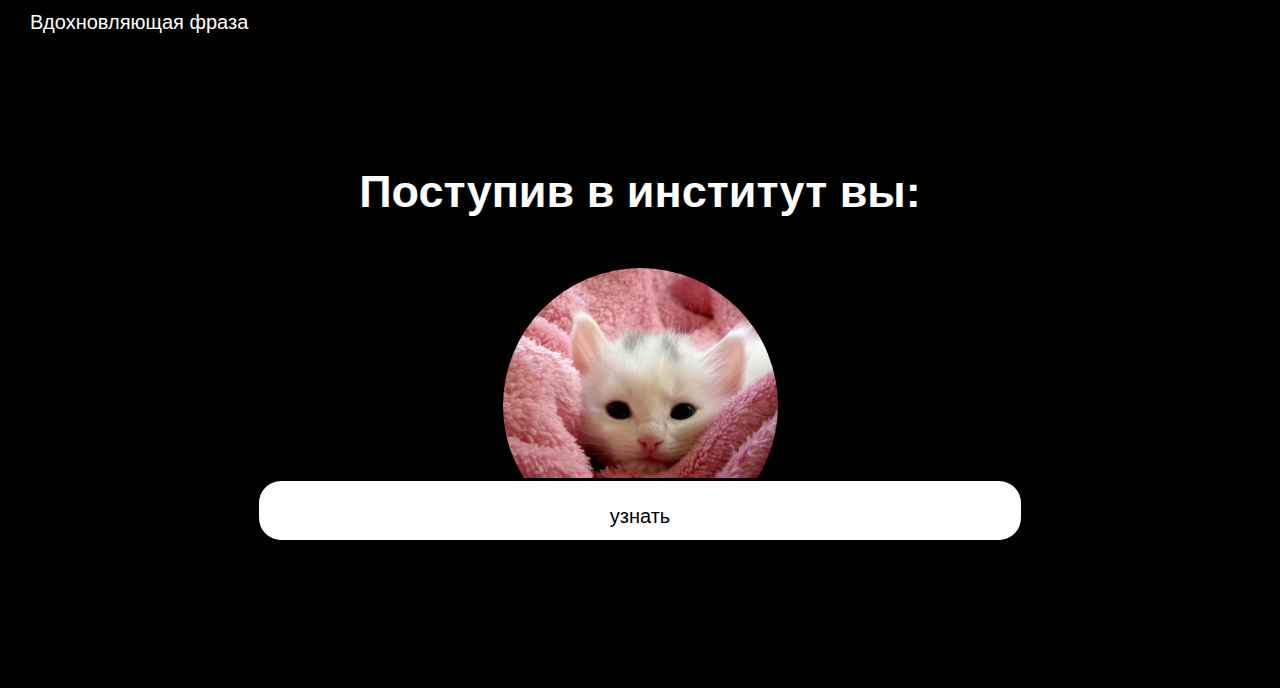
==== commit 60ab1776: "много чего сделал" ====
--- a/index.html
+++ b/index.html
@@ -628,7 +628,7 @@
         <div class="curriculum__item">
           <div class="curriculum__decoration"></div>
           <div class="curriculum__text">
-            Прикладной учебный план
+            <a href="files/educational_programs.pdf" download="educational_programs.pdf"><h3 class="curriculum__h3">Прикладной учебный план</h3></a>
             <ul>
               <li>План нацелен на студентов с хорошей математической базой</li>
               <li>Изучение высшей математики начинается с 1-ого курса</li>
@@ -643,7 +643,7 @@
         <div class="curriculum__item">
           <div class="curriculum__decoration"></div>
           <div class="curriculum__text">
-            Фундаментальный учебный план
+            <a href="files/educational_programs.pdf" download="educational_programs.pdf"><h3 class="curriculum__h3">Фундаментальный учебный план</h3></a>
             <ul>
               <li>
                 План предусматривает курс введения в математический анализ
@@ -662,7 +662,7 @@
         <div class="curriculum__item">
           <div class="curriculum__decoration"></div>
           <div class="curriculum__text">
-            Сетевая программа с МФТИ
+            <a href="files/educational_programs.pdf" download="educational_programs.pdf"><h3 class="curriculum__h3">Сетевая программа с МФТИ</h3></a>
             <ul>
               <li>
                 План составлен на основе программ факультета Прикладной
@@ -831,8 +831,8 @@
               информатика) в два набора:
             </p>
             <ul>
-              <li>1. Основной набор в конце июня</li>
-              <li>2. Дополнительный набор в начале сентября</li>
+              <li>Основной набор в конце июня</li>
+              <li>Дополнительный набор в начале сентября</li>
             </ul>
             <p>Ознакомиться с примерами задач можно здесь</p>
           </div>
@@ -860,7 +860,7 @@
               <li>Аттестат с отличием</li>
               <li>Прохождение военной службы/участие в СВО</li>
             </ul>
-            <p>Также Вы можете получить дополнительные баллы за олимпиады</p>
+            <p>Также Вы можете получить дополнительные баллы за <a class="href_btn" href="http://www.psu.ru/universitet/normativnye-dokumenty/bazovye-normativnye-dokumenty/pravila-priema/pravila-priema-v-2024-godu-bakalavriat-specialitet#c3">олимпиады</a></p>
           </div>
         </div>
         <div class="entering__item" id="entering__item5">
@@ -896,12 +896,16 @@
         <div class="entering__item" id="entering__item6">
           <img src="img/about_facultets4.png" alt="" />
           <div class="entering__text">
-            <p>Институт открывает двери и для абитуриентов с СПО.
-              Для поступления на направления Фундаментальная информатика и информационные технологии, 
-              Инфокоммуникационные технологии и системы связи есть возможность пройти вступительные испытания.
-               На иных направлениях рассматриваются только результаты ЕГЭ.
-             <br> Ознакомиться с датами поступления можно здесь
-             </p>
+            <p>Институт открывает двери и для абитуриентов с СПО.</p>
+              <p> Для поступления на направления </p> 
+              <ul>
+                <li>Фундаментальная информатика и информационные технологии</li>
+                <li>Инфокоммуникационные технологии и системы связи есть возможность пройти <a class="href_btn" href="http://www.psu.ru/obrazovanie/vysshee-obrazovanie/postuplenie-983475/bakalavriat-i-spetsialitet/profilnye-ekzameny-na-baze-spo">вступительные испытания</a>.</li>
+              </ul>
+              <p>На иных направлениях рассматриваются только результаты ЕГЭ.
+             <br> Ознакомиться с датами поступления можно
+             <a class="href_btn" href="http://www.psu.ru/obrazovanie/vysshee-obrazovanie/postuplenie-983475/bakalavriat-i-spetsialitet/usloviya-priema"> здесь</a></p> 
+             
           </div>
         </div>
       </div>
@@ -948,8 +952,8 @@
                 информатика) в два набора:
               </p>
               <ul>
-                <li>1. Основной набор в конце июня</li>
-                <li>2. Дополнительный набор в начале сентября</li>
+                <li>Основной набор в конце июня</li>
+                <li>Дополнительный набор в начале сентября</li>
               </ul>
               <p>Ознакомиться с примерами задач можно здесь</p>
             </div>
@@ -984,7 +988,7 @@
                 <li>Аттестат с отличием</li>
                 <li>Прохождение военной службы/участие в СВО</li>
               </ul>
-              <p>Также Вы можете получить дополнительные баллы за олимпиады</p>
+              <p>Также Вы можете получить дополнительные баллы за <a class="href_btn" href="http://www.psu.ru/universitet/normativnye-dokumenty/bazovye-normativnye-dokumenty/pravila-priema/pravila-priema-v-2024-godu-bakalavriat-specialitet#c3">олимпиады</a></p>
             </div>
           </div>
           <button class="entering__button" id="entering_button5">
@@ -1028,12 +1032,15 @@
           <div class="entering__item" id="entering__item6">
             <img src="img/about_facultets4.png" alt="" />
             <div class="entering__text">
-              <p>Институт открывает двери и для абитуриентов с СПО.
-                 Для поступления на направления Фундаментальная информатика и информационные технологии, 
-                 Инфокоммуникационные технологии и системы связи есть возможность пройти вступительные испытания.
-                  На иных направлениях рассматриваются только результаты ЕГЭ.
-                <br> Ознакомиться с датами поступления можно здесь
-                </p>
+              <p>Институт открывает двери и для абитуриентов с СПО.</p>
+              <p> Для поступления на направления </p> 
+                <ul>
+                  <li>Фундаментальная информатика и информационные технологии</li>
+                  <li>Инфокоммуникационные технологии и системы связи есть возможность пройти <a class="href_btn" href="http://www.psu.ru/obrazovanie/vysshee-obrazovanie/postuplenie-983475/bakalavriat-i-spetsialitet/profilnye-ekzameny-na-baze-spo">вступительные испытания</a>.</li>
+                </ul>
+                <p>На иных направлениях рассматриваются только результаты ЕГЭ.
+               <br> Ознакомиться с датами поступления можно
+               <a class="href_btn" href="http://www.psu.ru/obrazovanie/vysshee-obrazovanie/postuplenie-983475/bakalavriat-i-spetsialitet/usloviya-priema"> здесь</a></p> 
             </div>
           </div>
         </div>
--- a/styles/about.css
+++ b/styles/about.css
@@ -56,8 +56,6 @@
   width: 100%;
   margin-top: 15px;
   margin-bottom: 15px;
-  background-color: white;
-  border-radius: var(--default-radius);
 }
 
 .slide {
@@ -72,7 +70,10 @@
   flex-direction: column;
   justify-content: center; */
   align-items: center;
+
+  border-radius: var(--default-radius);
   margin-top: 15px;
+  background-color: white;
   padding-left: 20px;
 
   /* transform: translateY(-432px);  */
--- a/styles/blok_button.css
+++ b/styles/blok_button.css
@@ -66,6 +66,13 @@
   display: flex;
 }
 
+.href_btn{
+  text-decoration: underline;
+  color:var(--accent);
+}
+
+
+
 @media (max-width: 500px) {
   .about_entering img {
     display: none;
--- a/styles/curriculum.css
+++ b/styles/curriculum.css
@@ -1,7 +1,7 @@
 .curriculum__content {
   display: flex;
   flex-direction: column;
-  gap: 80px;
+  gap: 40px;
   justify-content: space-between;
   padding: 20px;
   border-radius: var(--default-radius);
@@ -11,6 +11,9 @@
   display: flex;
   align-items: center;
   gap: 40px;
+  background-color: white;
+  padding: 20px;
+  border-radius: var(--default-radius);
 }
 .curriculum__decoration {
   min-width: 167px;
@@ -96,6 +99,13 @@
   transition: 0.5s;
 }
 
+.curriculum__h3{
+  font-weight: 600;
+  color: black;
+  text-decoration: underline;
+}
+
+
 @media (max-width: 500px) {
   .curriculum__content {
     flex-direction: column;
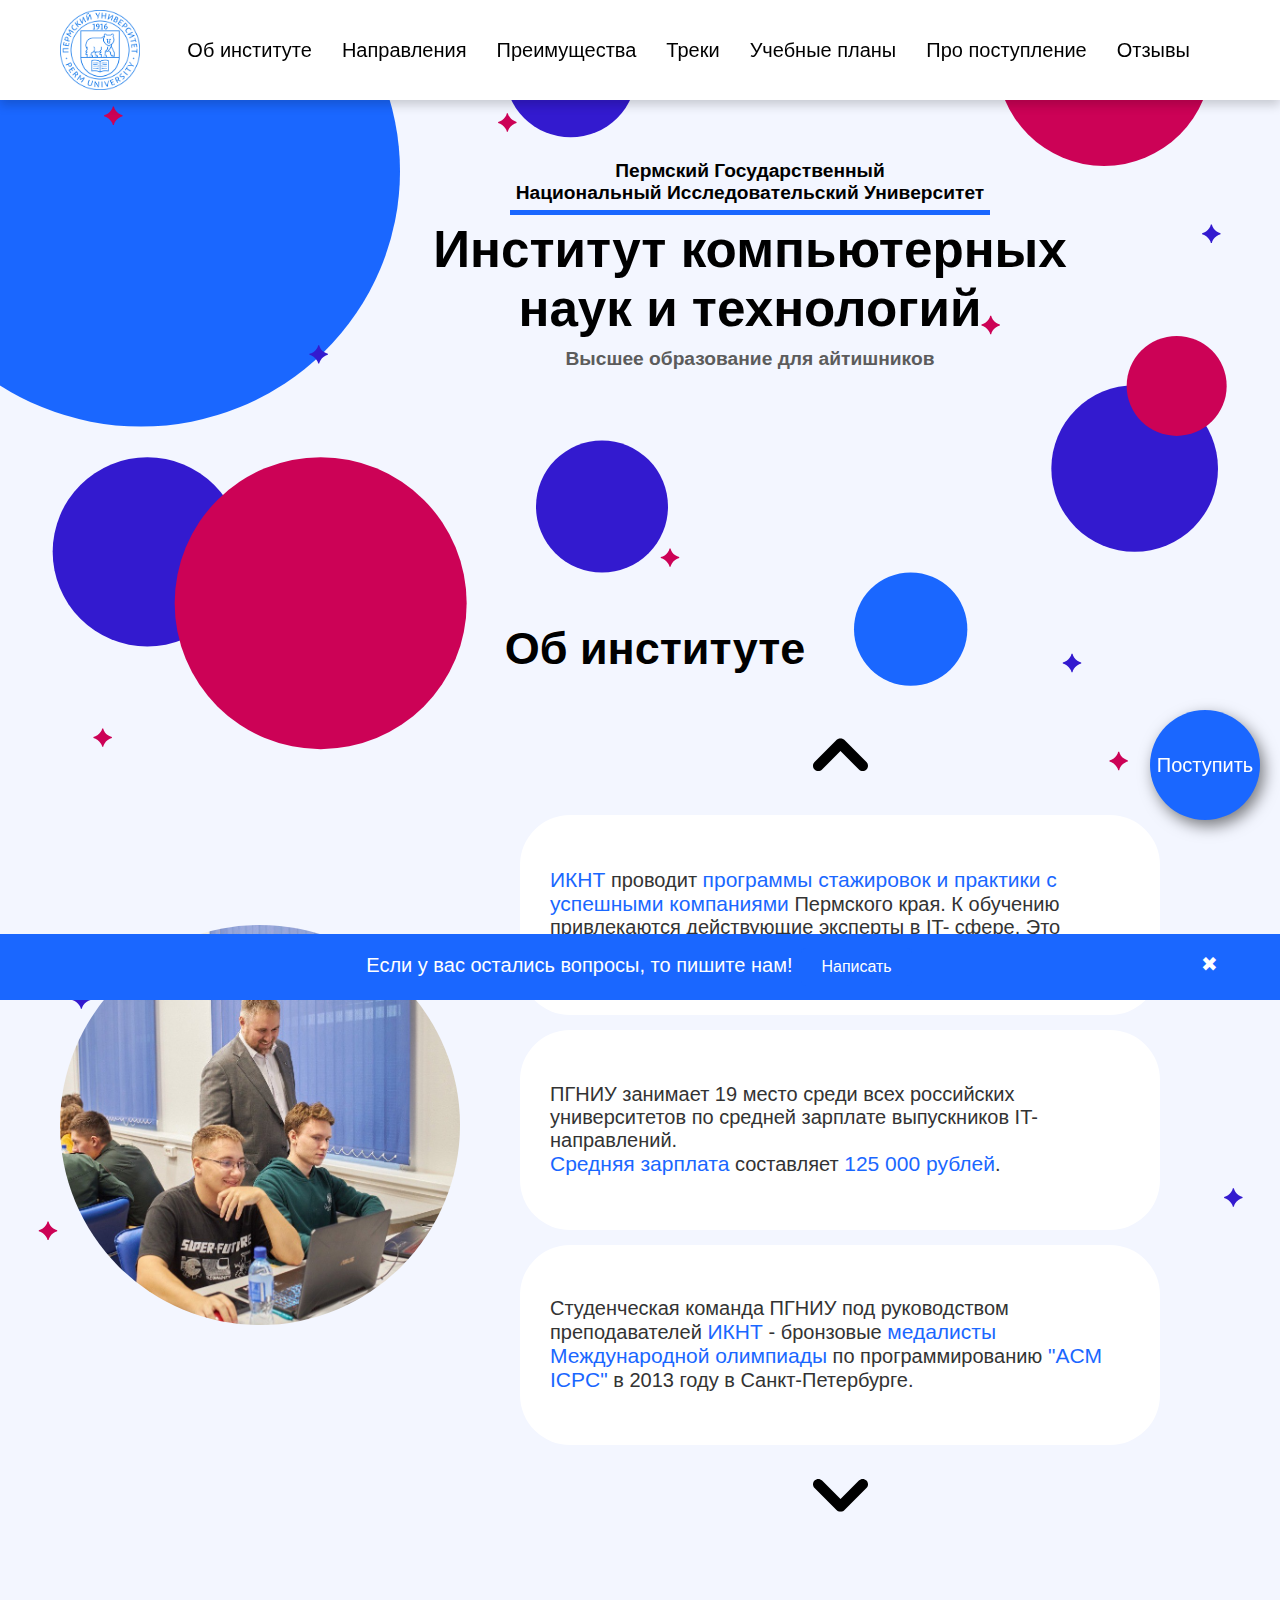
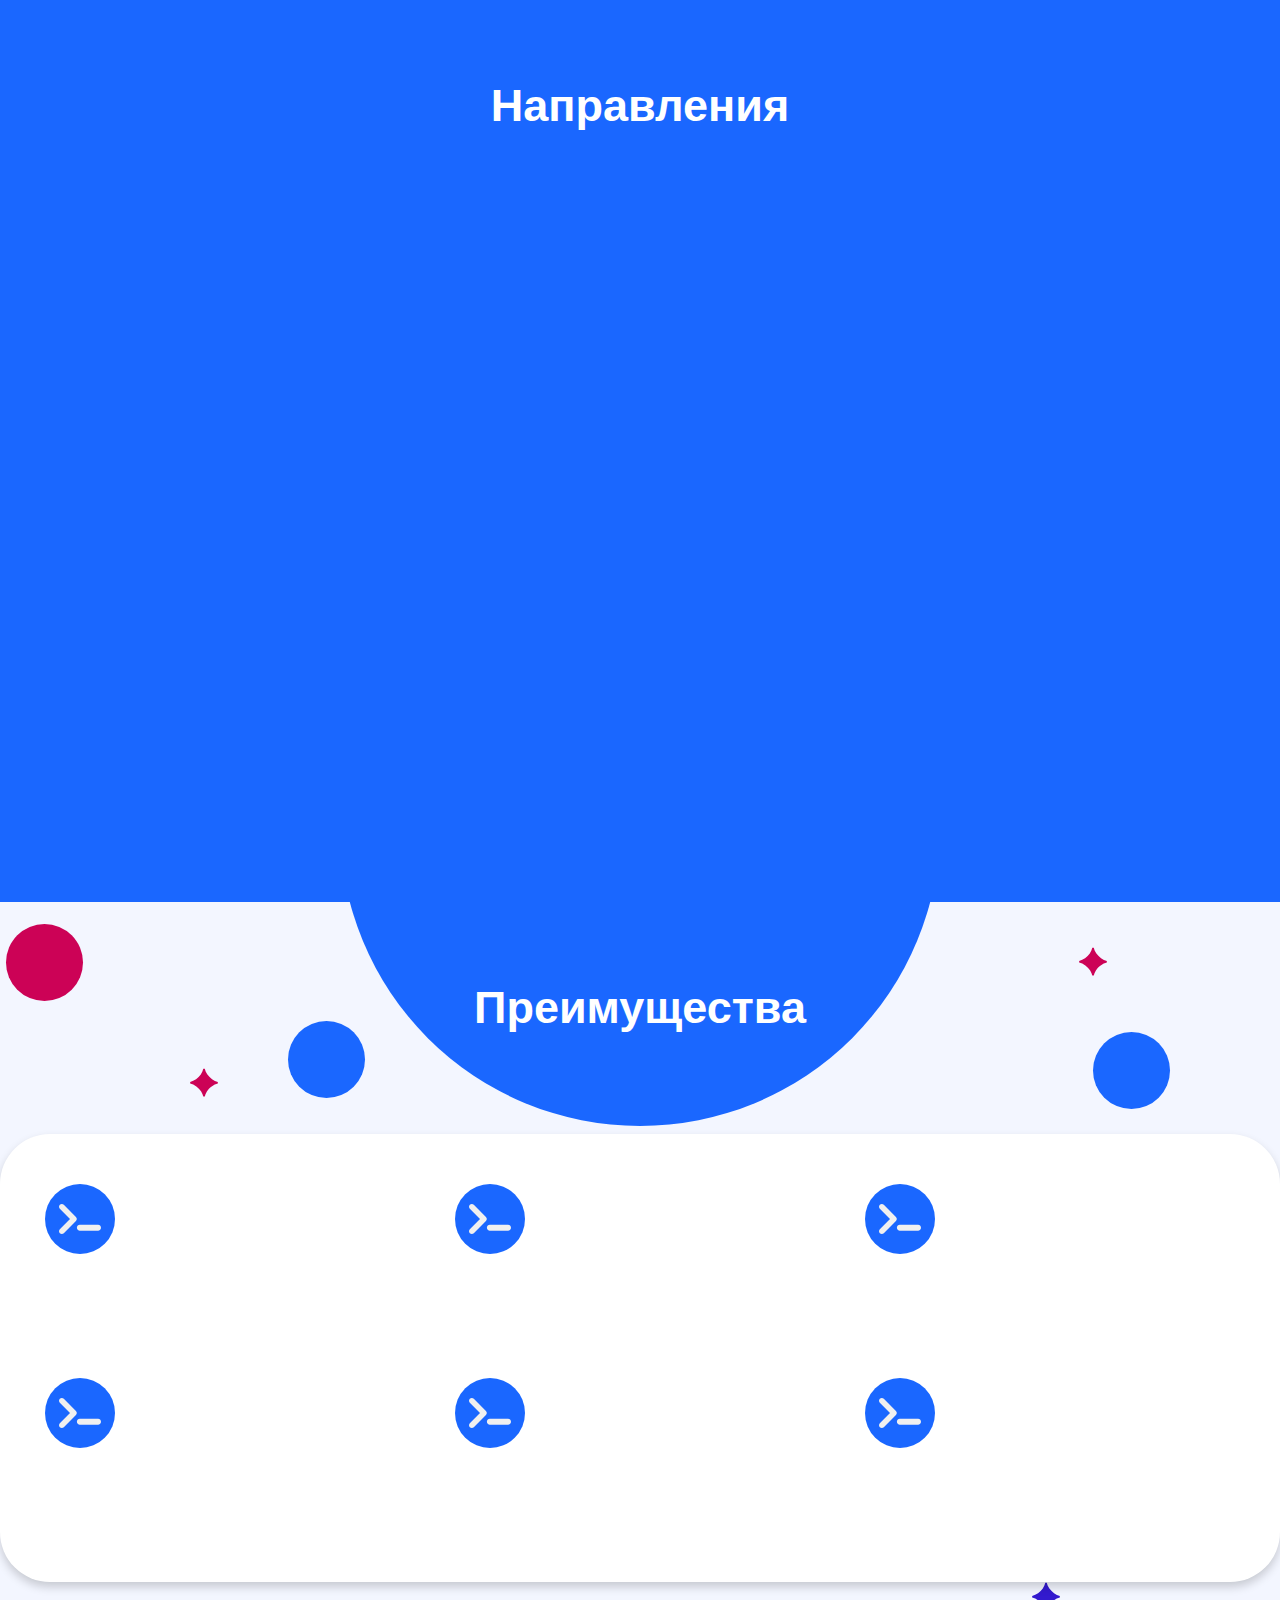
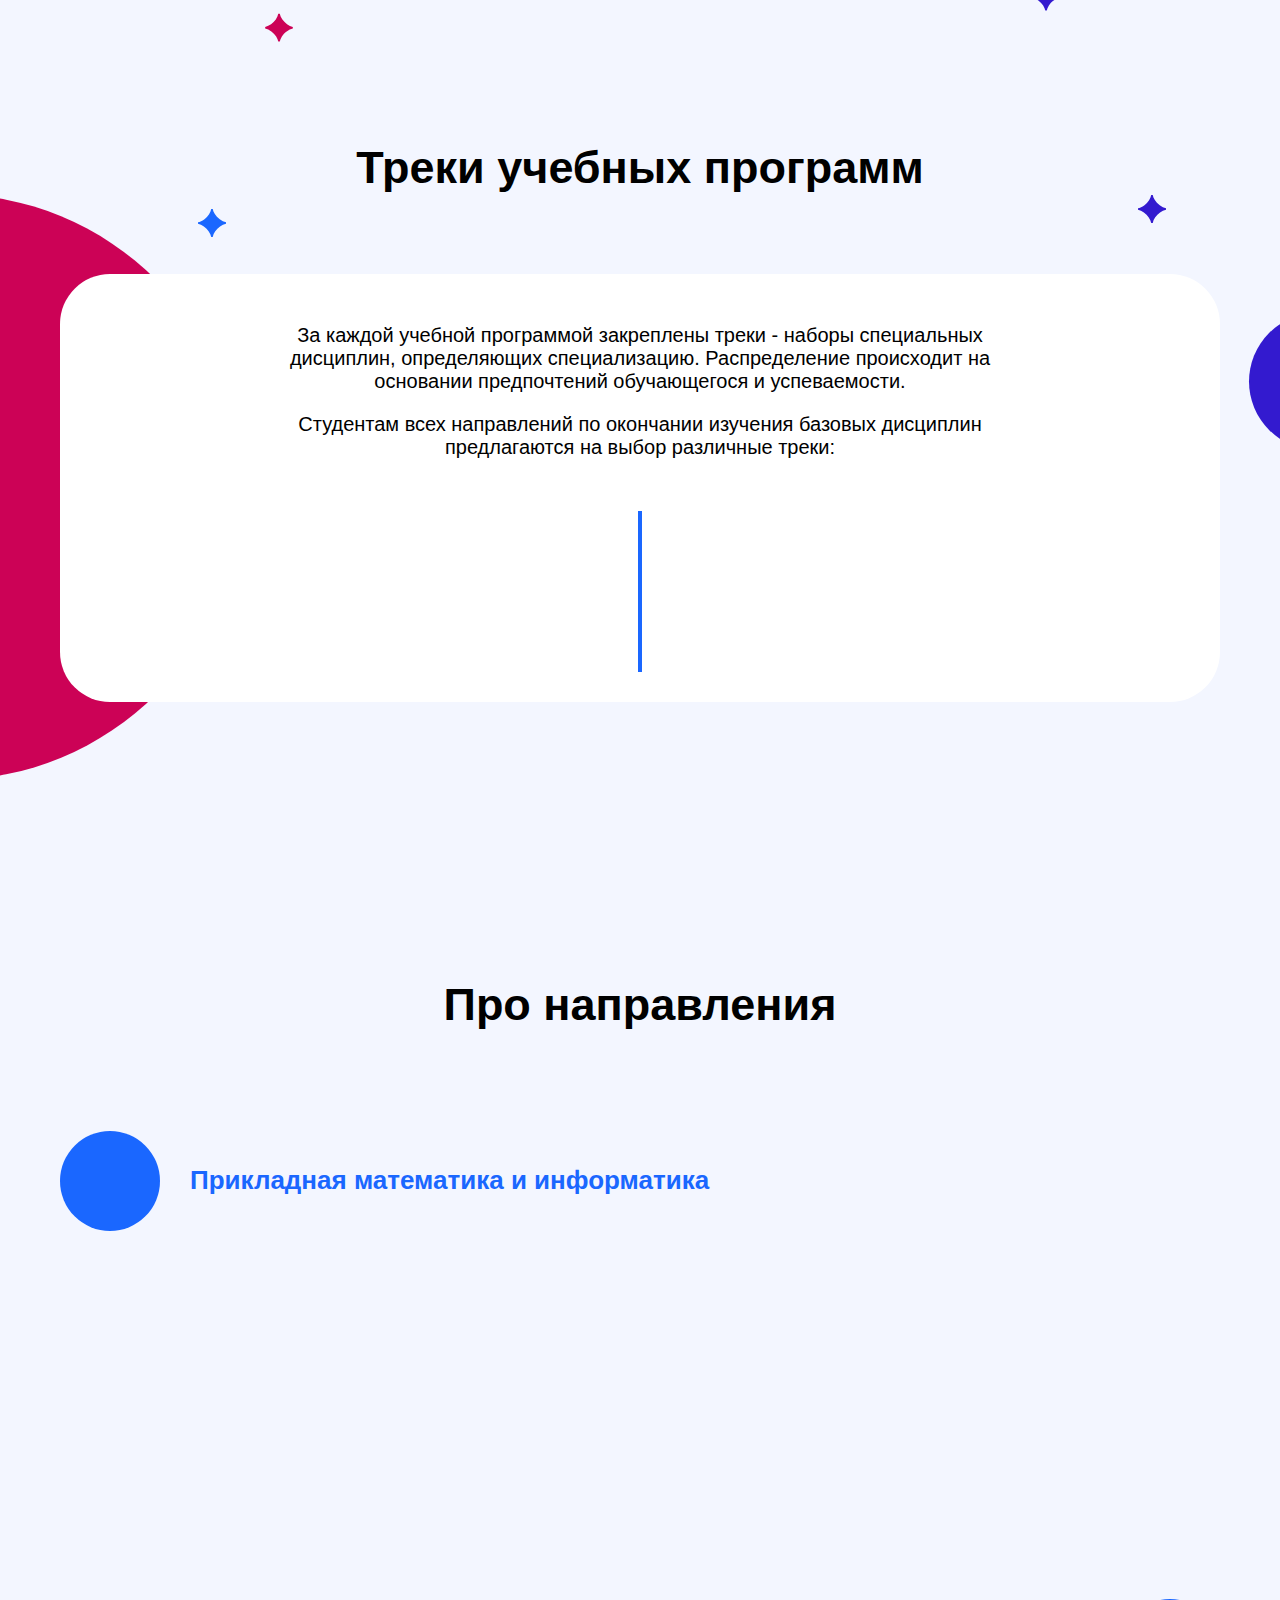
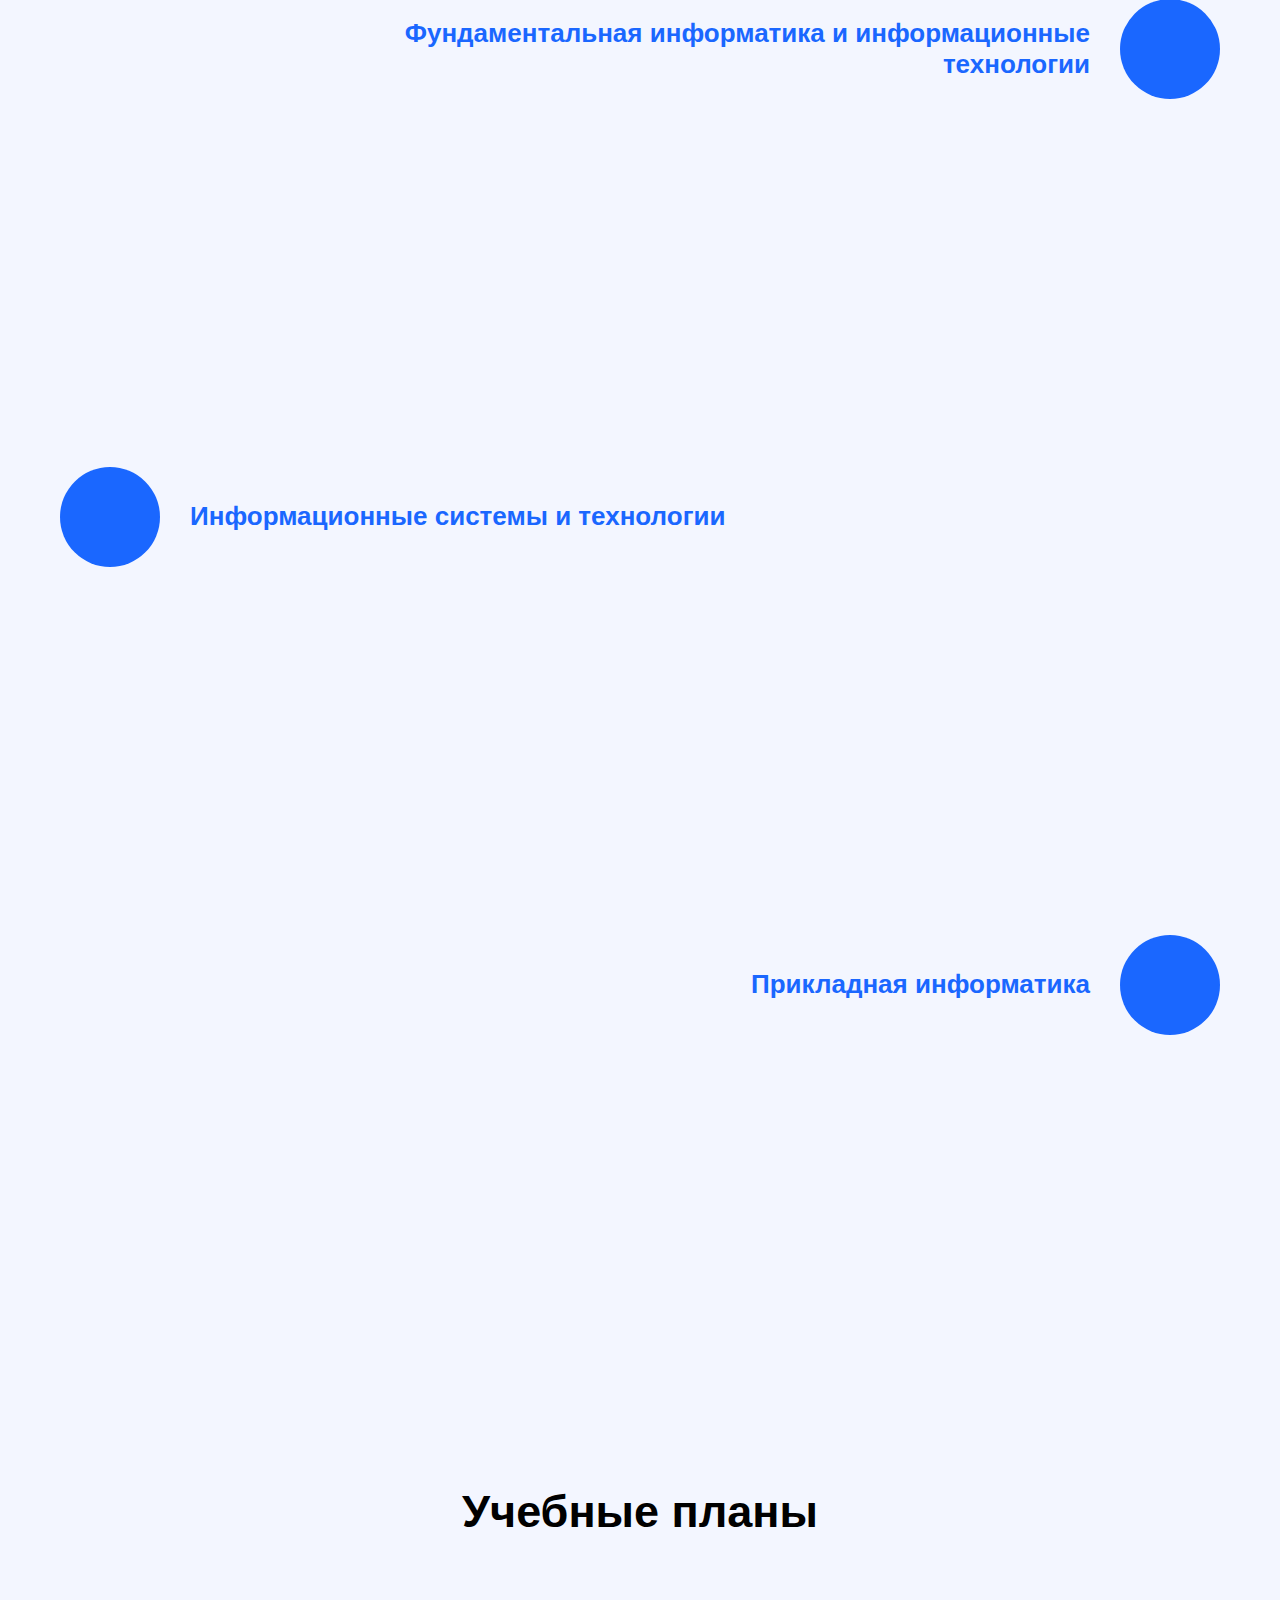
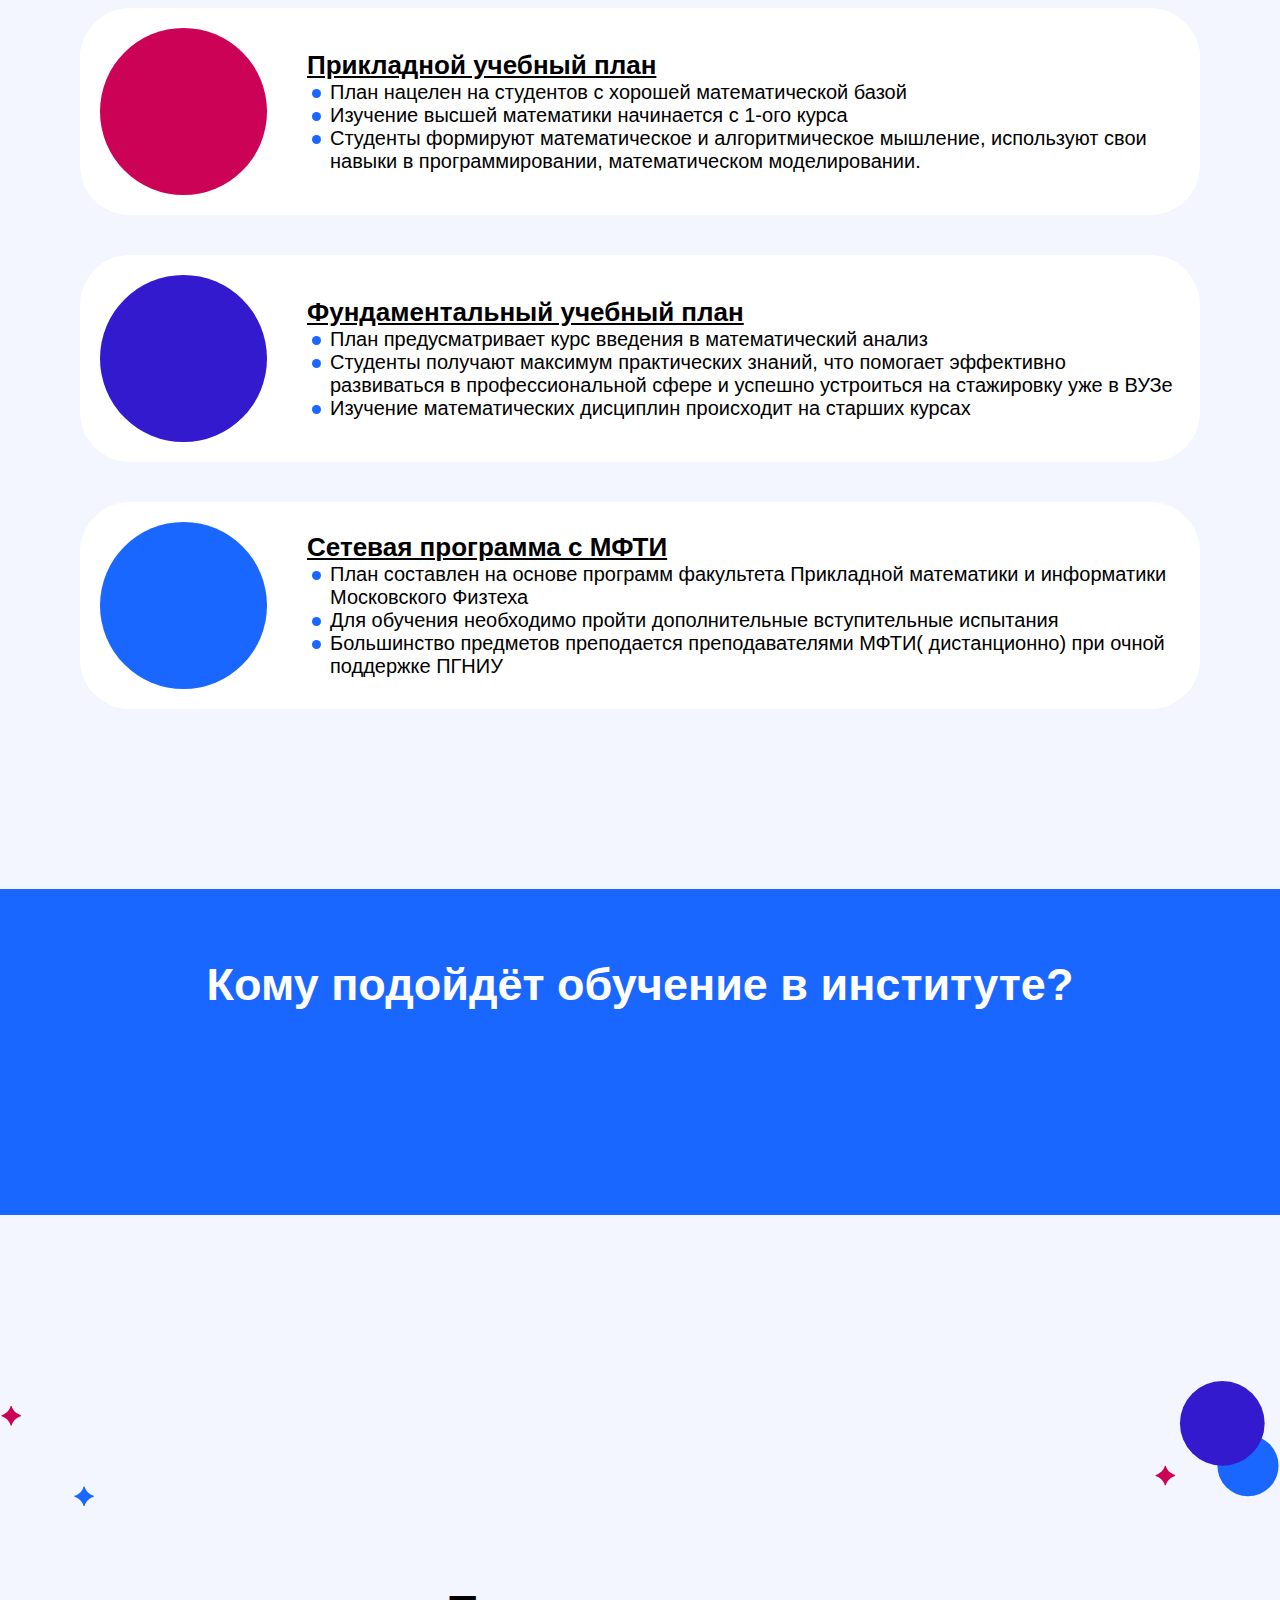
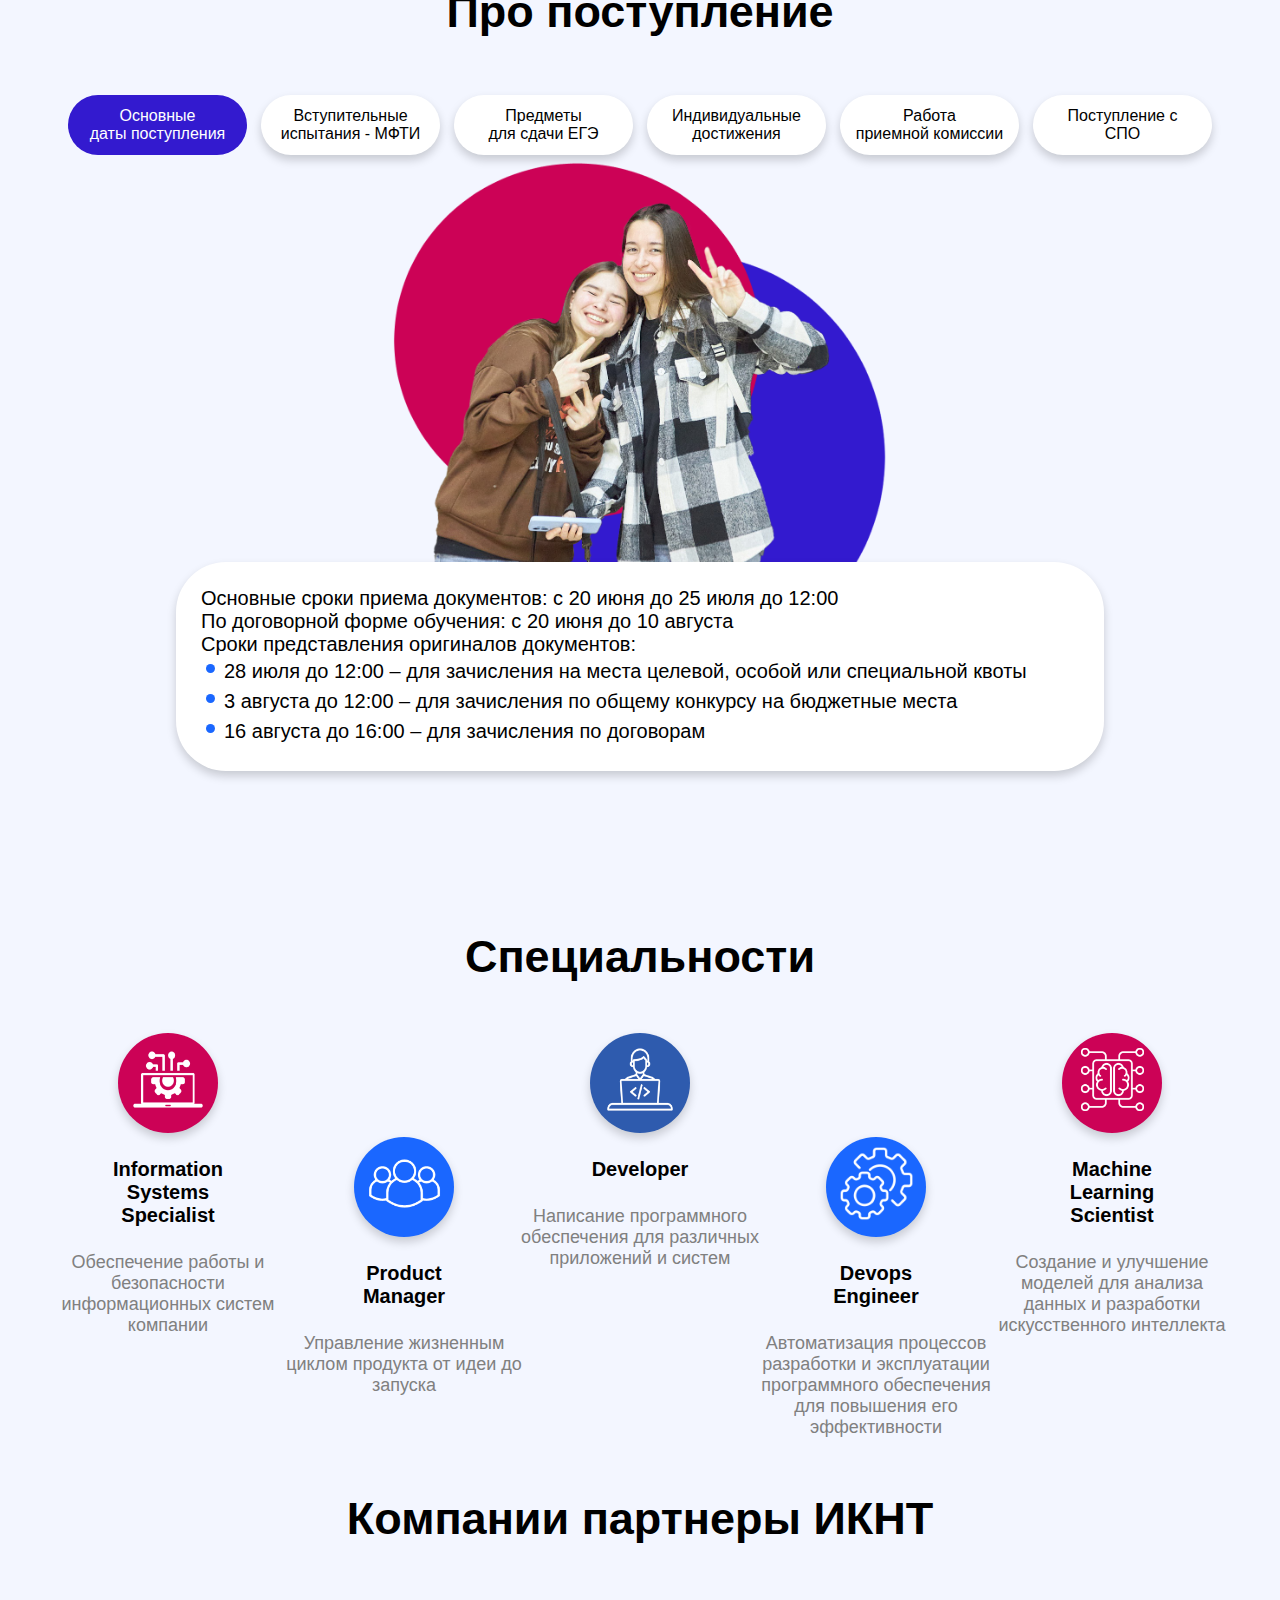
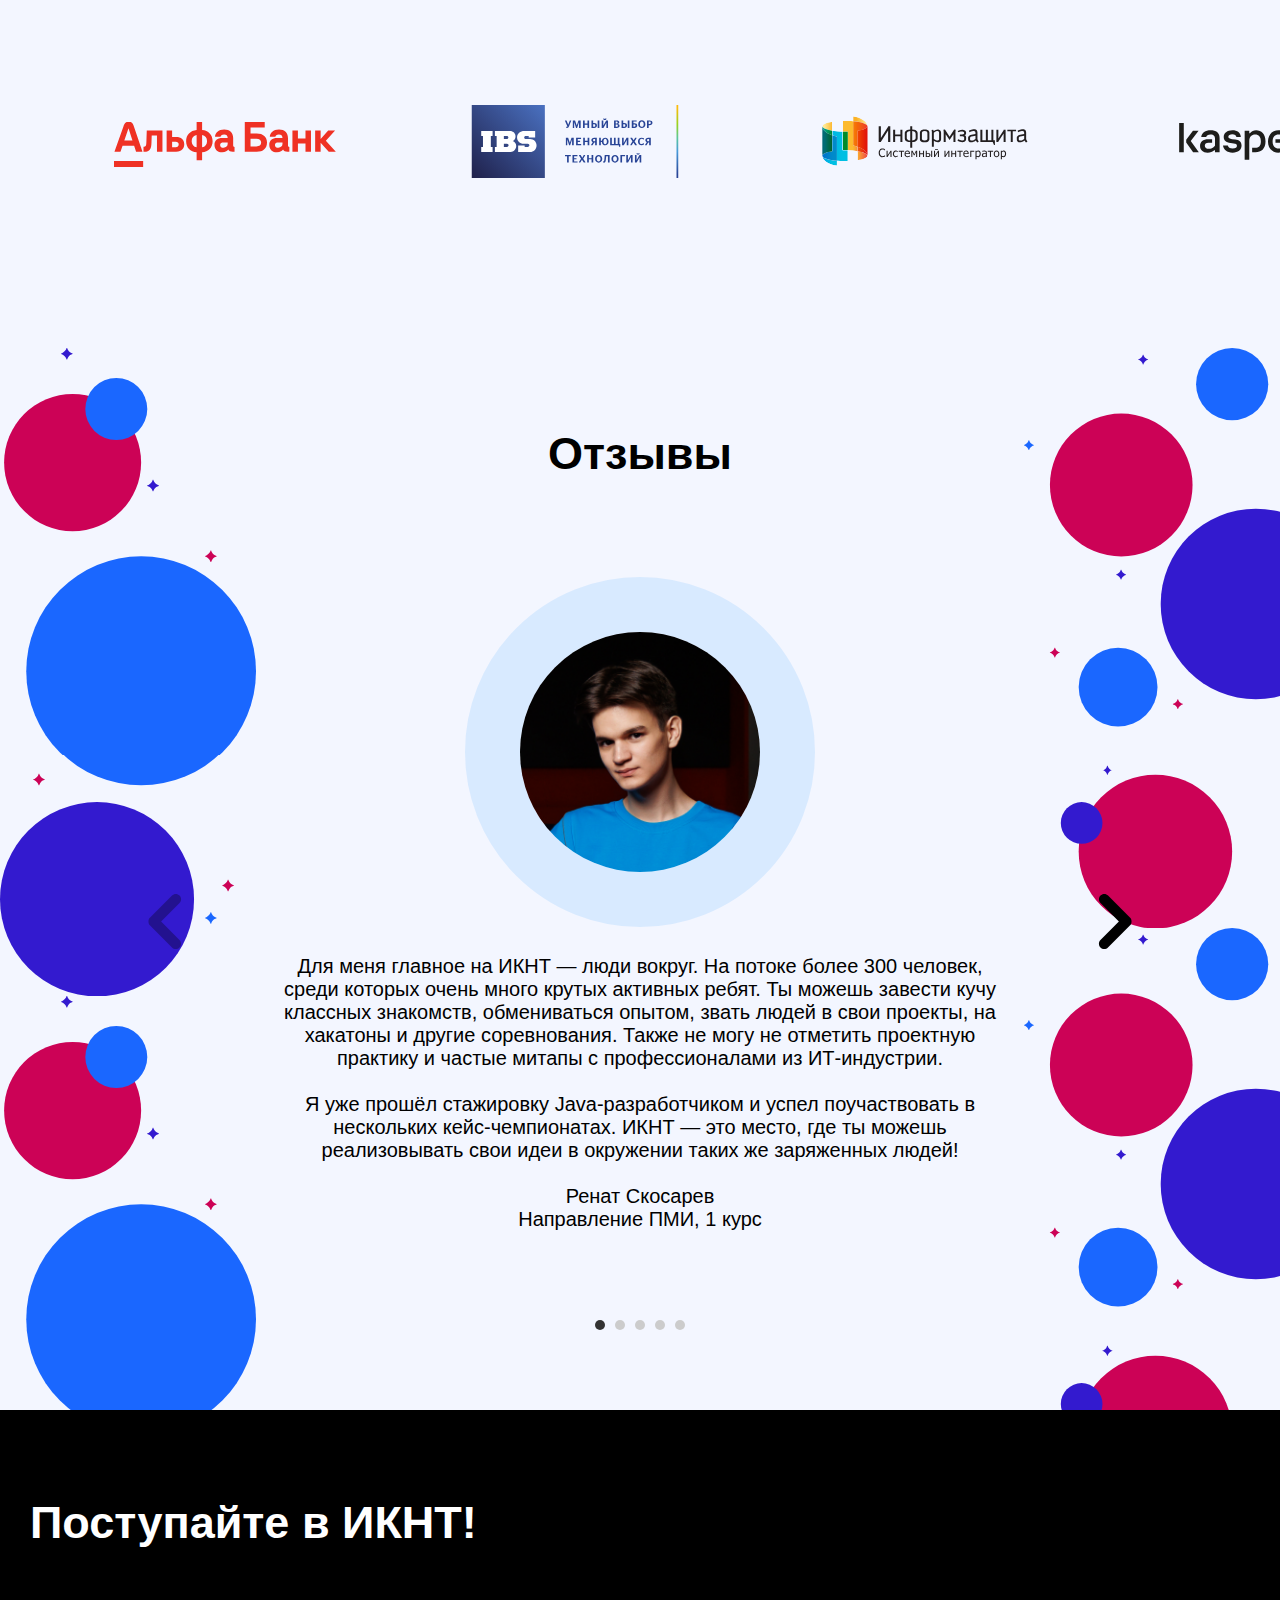
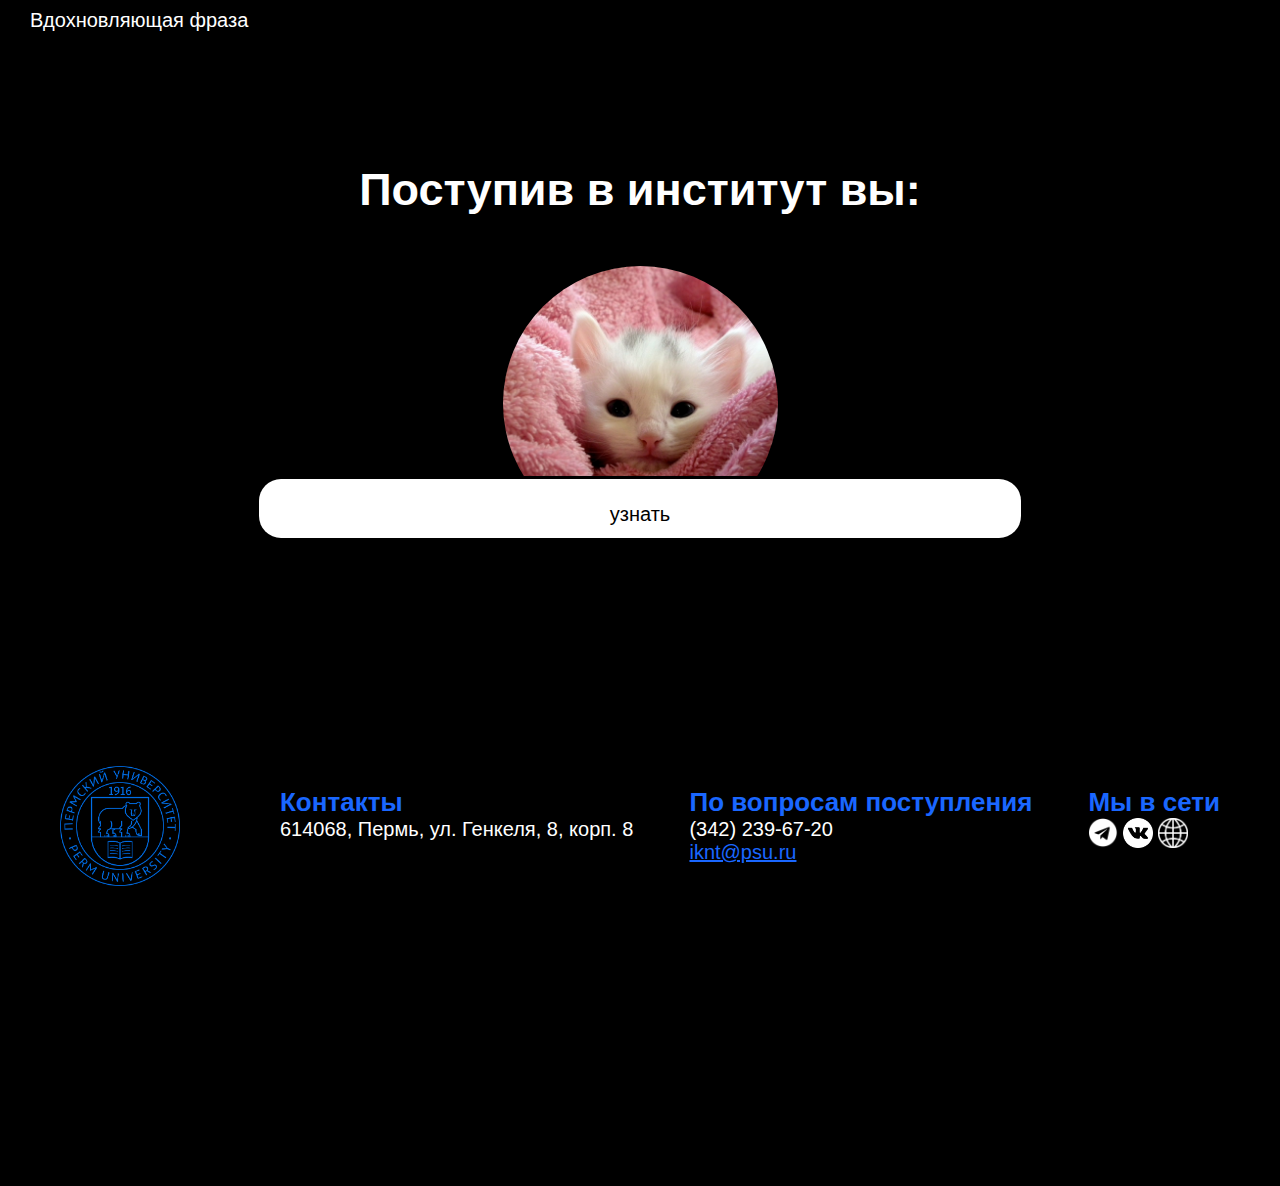
==== commit e7ea99f5: "footer add +Правки" ====
--- a/index.html
+++ b/index.html
@@ -23,6 +23,7 @@
     <link rel="stylesheet" href="styles/write_us.css" />
     <link rel="stylesheet" href="styles/style_for_script.css" />
     <link rel="stylesheet" href="styles/roulette.css" />
+    <link rel="stylesheet" href="styles/footer.css" />
   </head>
   <body>
     <div class="bg_head">
@@ -152,8 +153,7 @@
               <div class="slide">
                 <div class="about__item__dec" id="about_dec3"></div>
                 <p>
-                  <span class="highlight">Студенты</span> Института Компьютерных
-                  Наук и Технологий
+                  <span class="highlight">Студенты</span> ИКНТ
                   <span class="highlight"
                     >заняли призовые места на хакатоне</span
                   >
@@ -188,28 +188,34 @@
               <div class="slide">
                 <div class="about__item__dec" id="about_dec6"></div>
                 <p>
-                  Студенческая команда ПГНИУ под руководством преподавателей <span class="highlight"
-                  >ИКНТ </span>- 
-                  бронзовые <span class="highlight">медалисты Международной олимпиады</span> по программированию 
-                  <span class="highlight">"ACM ICPC"</span> в 2013 году в Санкт-Петербурге.
+                  Студенческая команда ПГНИУ под руководством преподавателей
+                  <span class="highlight">ИКНТ </span>- бронзовые
+                  <span class="highlight"
+                    >медалисты Международной олимпиады</span
+                  >
+                  по программированию
+                  <span class="highlight">"ACM ICPC"</span> в 2013 году в
+                  Санкт-Петербурге.
                 </p>
               </div>
               <div class="slide">
                 <div class="about__item__dec" id="about_dec7"></div>
                 <p>
-                  Проводится набор на направления: 
-                  Прикладная математика и информатика, 
-                  Фундаментальная информатика и информационные технологии,
-                   Прикладная информатика, Информационные системы и технологии, 
-                   на направления в сфере информационной безопасности.
+                  Проводится набор на направления: Прикладная математика и
+                  информатика, Фундаментальная информатика и информационные
+                  технологии, Прикладная информатика, Информационные системы и
+                  технологии, на направления в сфере информационной
+                  безопасности.
                 </p>
               </div>
               <div class="slide">
                 <div class="about__item__dec" id="about_dec8"></div>
                 <p>
-                  Сетевая программа с МФТИ предоставляет обучение
-                   у <span class="highlight">преподавателей лучших вузов</span> России. 
-                   На старших курсах всех направлений к обучению привлекаются <span class="highlight">преподаватели ИТМО</span>.
+                  Сетевая программа с МФТИ предоставляет обучение у
+                  <span class="highlight">преподавателей лучших вузов</span>
+                  России. На старших курсах всех направлений к обучению
+                  привлекаются
+                  <span class="highlight">преподаватели ИТМО</span>.
                 </p>
               </div>
             </div>
@@ -628,7 +634,11 @@
         <div class="curriculum__item">
           <div class="curriculum__decoration"></div>
           <div class="curriculum__text">
-            <a href="files/educational_programs.pdf" download="educational_programs.pdf"><h3 class="curriculum__h3">Прикладной учебный план</h3></a>
+            <a
+              href="files/educational_programs.pdf"
+              download="educational_programs.pdf"
+              ><h3 class="curriculum__h3">Прикладной учебный план</h3></a
+            >
             <ul>
               <li>План нацелен на студентов с хорошей математической базой</li>
               <li>Изучение высшей математики начинается с 1-ого курса</li>
@@ -643,7 +653,11 @@
         <div class="curriculum__item">
           <div class="curriculum__decoration"></div>
           <div class="curriculum__text">
-            <a href="files/educational_programs.pdf" download="educational_programs.pdf"><h3 class="curriculum__h3">Фундаментальный учебный план</h3></a>
+            <a
+              href="files/educational_programs.pdf"
+              download="educational_programs.pdf"
+              ><h3 class="curriculum__h3">Фундаментальный учебный план</h3></a
+            >
             <ul>
               <li>
                 План предусматривает курс введения в математический анализ
@@ -662,7 +676,11 @@
         <div class="curriculum__item">
           <div class="curriculum__decoration"></div>
           <div class="curriculum__text">
-            <a href="files/educational_programs.pdf" download="educational_programs.pdf"><h3 class="curriculum__h3">Сетевая программа с МФТИ</h3></a>
+            <a
+              href="files/educational_programs.pdf"
+              download="educational_programs.pdf"
+              ><h3 class="curriculum__h3">Сетевая программа с МФТИ</h3></a
+            >
             <ul>
               <li>
                 План составлен на основе программ факультета Прикладной
@@ -804,22 +822,21 @@
           <img src="img/about_facultets7.png" alt="" />
           <div class="entering__text">
             <p>
-              Основные сроки приема документов: с 20 июня до 25 июля до 12:00*
+              Основные сроки приема документов: с 20 июня до 25 июля до 12:00
             </p>
             <p>По договорной форме обучения: с 20 июня до 10 августа</p>
             <p>Сроки представления оригиналов документов:</p>
             <ul>
               <li>
-                28 июля до 12:00* – для зачисления на места целевой, особой или
+                28 июля до 12:00 – для зачисления на места целевой, особой или
                 специальной квоты
               </li>
               <li>
-                3 августа до 12:00* – для зачисления по общему конкурсу на
+                3 августа до 12:00 – для зачисления по общему конкурсу на
                 бюджетные места
               </li>
-              <li>16 августа до 16:00* – для зачисления по договорам</li>
+              <li>16 августа до 16:00 – для зачисления по договорам</li>
             </ul>
-            <p>* по московскому времени</p>
           </div>
         </div>
         <div class="entering__item" id="entering__item2">
@@ -860,7 +877,14 @@
               <li>Аттестат с отличием</li>
               <li>Прохождение военной службы/участие в СВО</li>
             </ul>
-            <p>Также Вы можете получить дополнительные баллы за <a class="href_btn" href="http://www.psu.ru/universitet/normativnye-dokumenty/bazovye-normativnye-dokumenty/pravila-priema/pravila-priema-v-2024-godu-bakalavriat-specialitet#c3">олимпиады</a></p>
+            <p>
+              Также Вы можете получить дополнительные баллы за
+              <a
+                class="href_btn"
+                href="http://www.psu.ru/universitet/normativnye-dokumenty/bazovye-normativnye-dokumenty/pravila-priema/pravila-priema-v-2024-godu-bakalavriat-specialitet#c3"
+                >олимпиады</a
+              >
+            </p>
           </div>
         </div>
         <div class="entering__item" id="entering__item5">
@@ -896,16 +920,30 @@
         <div class="entering__item" id="entering__item6">
           <img src="img/about_facultets4.png" alt="" />
           <div class="entering__text">
-            <p>Институт открывает двери и для абитуриентов с СПО.</p>
-              <p> Для поступления на направления </p> 
-              <ul>
-                <li>Фундаментальная информатика и информационные технологии</li>
-                <li>Инфокоммуникационные технологии и системы связи есть возможность пройти <a class="href_btn" href="http://www.psu.ru/obrazovanie/vysshee-obrazovanie/postuplenie-983475/bakalavriat-i-spetsialitet/profilnye-ekzameny-na-baze-spo">вступительные испытания</a>.</li>
-              </ul>
-              <p>На иных направлениях рассматриваются только результаты ЕГЭ.
-             <br> Ознакомиться с датами поступления можно
-             <a class="href_btn" href="http://www.psu.ru/obrazovanie/vysshee-obrazovanie/postuplenie-983475/bakalavriat-i-spetsialitet/usloviya-priema"> здесь</a></p> 
-             
+            <p>ИКНТ открывает двери и для абитуриентов с СПО.</p>
+            <p>Для поступления на направления</p>
+            <ul>
+              <li>Фундаментальная информатика и информационные технологии</li>
+              <li>
+                Инфокоммуникационные технологии и системы связи есть возможность
+                пройти
+                <a
+                  class="href_btn"
+                  href="http://www.psu.ru/obrazovanie/vysshee-obrazovanie/postuplenie-983475/bakalavriat-i-spetsialitet/profilnye-ekzameny-na-baze-spo"
+                  >вступительные испытания</a
+                >.
+              </li>
+            </ul>
+            <p>
+              На иных направлениях рассматриваются только результаты ЕГЭ. <br />
+              Ознакомиться с датами поступления можно
+              <a
+                class="href_btn"
+                href="http://www.psu.ru/obrazovanie/vysshee-obrazovanie/postuplenie-983475/bakalavriat-i-spetsialitet/usloviya-priema"
+              >
+                здесь</a
+              >
+            </p>
           </div>
         </div>
       </div>
@@ -988,7 +1026,14 @@
                 <li>Аттестат с отличием</li>
                 <li>Прохождение военной службы/участие в СВО</li>
               </ul>
-              <p>Также Вы можете получить дополнительные баллы за <a class="href_btn" href="http://www.psu.ru/universitet/normativnye-dokumenty/bazovye-normativnye-dokumenty/pravila-priema/pravila-priema-v-2024-godu-bakalavriat-specialitet#c3">олимпиады</a></p>
+              <p>
+                Также Вы можете получить дополнительные баллы за
+                <a
+                  class="href_btn"
+                  href="http://www.psu.ru/universitet/normativnye-dokumenty/bazovye-normativnye-dokumenty/pravila-priema/pravila-priema-v-2024-godu-bakalavriat-specialitet#c3"
+                  >олимпиады</a
+                >
+              </p>
             </div>
           </div>
           <button class="entering__button" id="entering_button5">
@@ -1032,15 +1077,31 @@
           <div class="entering__item" id="entering__item6">
             <img src="img/about_facultets4.png" alt="" />
             <div class="entering__text">
-              <p>Институт открывает двери и для абитуриентов с СПО.</p>
-              <p> Для поступления на направления </p> 
-                <ul>
-                  <li>Фундаментальная информатика и информационные технологии</li>
-                  <li>Инфокоммуникационные технологии и системы связи есть возможность пройти <a class="href_btn" href="http://www.psu.ru/obrazovanie/vysshee-obrazovanie/postuplenie-983475/bakalavriat-i-spetsialitet/profilnye-ekzameny-na-baze-spo">вступительные испытания</a>.</li>
-                </ul>
-                <p>На иных направлениях рассматриваются только результаты ЕГЭ.
-               <br> Ознакомиться с датами поступления можно
-               <a class="href_btn" href="http://www.psu.ru/obrazovanie/vysshee-obrazovanie/postuplenie-983475/bakalavriat-i-spetsialitet/usloviya-priema"> здесь</a></p> 
+              <p>ИКНТ открывает двери и для абитуриентов с СПО.</p>
+              <p>Для поступления на направления</p>
+              <ul>
+                <li>Фундаментальная информатика и информационные технологии</li>
+                <li>
+                  Инфокоммуникационные технологии и системы связи есть
+                  возможность пройти
+                  <a
+                    class="href_btn"
+                    href="http://www.psu.ru/obrazovanie/vysshee-obrazovanie/postuplenie-983475/bakalavriat-i-spetsialitet/profilnye-ekzameny-na-baze-spo"
+                    >вступительные испытания</a
+                  >.
+                </li>
+              </ul>
+              <p>
+                На иных направлениях рассматриваются только результаты ЕГЭ.
+                <br />
+                Ознакомиться с датами поступления можно
+                <a
+                  class="href_btn"
+                  href="http://www.psu.ru/obrazovanie/vysshee-obrazovanie/postuplenie-983475/bakalavriat-i-spetsialitet/usloviya-priema"
+                >
+                  здесь</a
+                >
+              </p>
             </div>
           </div>
         </div>
@@ -1057,8 +1118,8 @@
           </div>
           <p class="spec__name">
             Information <br />
-            systems <br />
-            specialist
+            Systems <br />
+            Specialist
           </p>
           <p class="spec__about">
             Обеспечение работы и безопасности информационных систем компании
@@ -1070,7 +1131,7 @@
           </div>
           <p class="spec__name">
             Product<br />
-            manager
+            Manager
           </p>
           <p class="spec__about">
             Управление жизненным циклом продукта от идеи до запуска
@@ -1091,7 +1152,7 @@
           </div>
           <p class="spec__name">
             Devops <br />
-            engineer
+            Engineer
           </p>
           <p class="spec__about">
             Автоматизация процессов разработки и эксплуатации программного
@@ -1105,8 +1166,8 @@
           </div>
           <p class="spec__name">
             Machine <br />
-            learning <br />
-            scientist
+            Learning <br />
+            Scientist
           </p>
           <p class="spec__about">
             Создание и улучшение моделей для анализа данных и разработки
@@ -1116,7 +1177,7 @@
       </div>
     </section>
     <section class="partners">
-      <h2>Компании партнеры института</h2>
+      <h2>Компании партнеры ИКНТ</h2>
       <div class="partners__content_wrap">
         <div class="partners__content" id="partners__content1">
           <div class="partner">
@@ -1303,7 +1364,7 @@
           </div>
           <div class="comment">
             <div class="comment_avatar">
-              <img src="avatar3.jpg" />
+              <img src="img/no-user.jpg" />
             </div>
             <p class="comment_text">
               Мне нравится что в вузе я проживаю жизнь как в фильме. Если вы
@@ -1403,49 +1464,64 @@
         <div class="roulette_row">
           <div class="roulette_arr">
             <p>
-              изучите не только программирование,<br /> но и основы менеджмента, математики и дизайна
-            </p>
-            <p>
-              найдете единомышленников, людей действительно<br /> увлеченныхпрограммированием и миром ИТ
-            </p>
-            <p>
-              погрузитесь в захватывающий мир хакатонов и проектов, получите поддержку и воплотите в жизнь свои идеи
-            </p>
-            <p>
-              будете учиться у опытных специалистов ИТ-индустрии, готовых делиться своими знаниями
-            </p>
-            <p>
-              пройдёте стажировки и практики, приобретая ценный опыт работы в крупных компаниях
-            </p>
-            <p>
-              будете участвовать в ярких студенческих мероприятиях и вечеринках, заводя новые интересные знакомства
-            </p>
-            <p>
-              разовьёте навыки не только в программировании, но и в различных областях благодаря внеучебной деятельности
-            </p>
-            <p>
-              посетите мастер-классы от ведущих специалистов, изучите новейшие тенденции и технологии в ИТ
-            </p>
-            <p>
-              начнёте строить успешную карьеру в ИТ, получив необходимые знания и практический опыт
-            </p>
-            <p>
-              будете работать в командах над интересными проектами, развивая навыки сотрудничества и лидерства
-            </p>
-            <p>
-              сможете участвовать в международных конкурсах и олимпиадах, показывать свои навыки на всероссийском и мировом уровне
-            </p>
-            <p>
-              выберете специализацию по своим интересам, будь то искусственный интеллект, кибербезопасность или робототехника
-            </p>
-            <p>
-              примете участие в проектной практике, получив шанс создать свой собственный бизнес-проект
-            </p>
-            <p>
-              найдёте наставников среди кураторов и старшекурсников, готовых помочь и дать полезные советы
-            </p>
-            <p>
-              сможете пользоваться студенческими скидками и привилегиями для посещения конференций и выставок в ИТ-сфере
+              изучите не только программирование,<br />
+              но и основы менеджмента, математики и дизайна
+            </p>
+            <p>
+              найдете единомышленников, людей действительно<br />
+              увлеченныхпрограммированием и миром ИТ
+            </p>
+            <p>
+              погрузитесь в захватывающий мир хакатонов и проектов, получите
+              поддержку и воплотите в жизнь свои идеи
+            </p>
+            <p>
+              будете учиться у опытных специалистов ИТ-индустрии, готовых
+              делиться своими знаниями
+            </p>
+            <p>
+              пройдёте стажировки и практики, приобретая ценный опыт работы в
+              крупных компаниях
+            </p>
+            <p>
+              будете участвовать в ярких студенческих мероприятиях и вечеринках,
+              заводя новые интересные знакомства
+            </p>
+            <p>
+              разовьёте навыки не только в программировании, но и в различных
+              областях благодаря внеучебной деятельности
+            </p>
+            <p>
+              посетите мастер-классы от ведущих специалистов, изучите новейшие
+              тенденции и технологии в ИТ
+            </p>
+            <p>
+              начнёте строить успешную карьеру в ИТ, получив необходимые знания
+              и практический опыт
+            </p>
+            <p>
+              будете работать в командах над интересными проектами, развивая
+              навыки сотрудничества и лидерства
+            </p>
+            <p>
+              сможете участвовать в международных конкурсах и олимпиадах,
+              показывать свои навыки на всероссийском и мировом уровне
+            </p>
+            <p>
+              выберете специализацию по своим интересам, будь то искусственный
+              интеллект, кибербезопасность или робототехника
+            </p>
+            <p>
+              примете участие в проектной практике, получив шанс создать свой
+              собственный бизнес-проект
+            </p>
+            <p>
+              найдёте наставников среди кураторов и старшекурсников, готовых
+              помочь и дать полезные советы
+            </p>
+            <p>
+              сможете пользоваться студенческими скидками и привилегиями для
+              посещения конференций и выставок в ИТ-сфере
             </p>
             <p>узнать</p>
           </div>
@@ -1453,6 +1529,30 @@
       </div>
       <script src="script/roulette.js"></script>
     </section>
+    <footer>
+      <div class="content footer__content">
+        <img src="img/logo.png" alt="" class="footer__img" />
+        <div class="footer__text">
+          <div class="footer__contacts">
+            <h3>Контакты</h3>
+            <p>614068, Пермь, ул. Генкеля, 8, корп. 8</p>
+          </div>
+          <div class="footer__asks">
+            <h3>По вопросам поступления</h3>
+            <p>(342) 239-67-20</p>
+            <a href="mailto:iknt@psu.ru">iknt@psu.ru</a>
+          </div>
+          <div class="footer__links">
+            <h3>Мы в сети</h3>
+            <div class="footer__link_bar">
+              <a href=""><img src="img/footer/telegram.png" alt="" /></a>
+              <a href=""><img src="img/footer/vk.png" alt="" /></a>
+              <a href=""><img src="img/footer/web.png" alt="" /></a>
+            </div>
+          </div>
+        </div>
+      </div>
+    </footer>
     <section id="modal-message">
       <span id="message">Если у вас остались вопросы, то пишите нам!</span>
       <button class="modal-button" id="write-button">Написать</button>
--- a/styles/about.css
+++ b/styles/about.css
@@ -29,7 +29,7 @@
 }
 #about_dec1,
 #about_dec4,
-#about_dec7{
+#about_dec7 {
   background-color: #cc0256;
 }
 #about_dec2,
@@ -82,6 +82,7 @@
 .about__arrow_box {
   cursor: pointer;
   border-radius: 50%;
+  user-select: none;
   /* background-color: #19c6ff; */
 }
 .about__arrow {
@@ -98,11 +99,7 @@
 .slider p {
   overflow-wrap: break-word;
   margin: 10px 10px;
-  line-height: 30px;
-  font-weight: 600;
 }
-
-
 
 @media (max-width: 1520px) {
   .about__content {
@@ -175,7 +172,7 @@
     justify-content: center;
     margin-bottom: 30px;
   }
-  
+
   .about_point {
     width: 10px;
     height: 10px;
@@ -183,11 +180,11 @@
     background-color: #ccc;
     margin: 0 5px;
   }
-  
+
   .about_point.active {
     background-color: #333;
   }
-  
+
   .about_point:hover {
     background-color: #333;
   }
--- a/styles/about_entering.css
+++ b/styles/about_entering.css
@@ -25,3 +25,9 @@
   padding-top: 10px;
   font-size: 20px;
 }
+.entering__text p {
+  /* line-height: 30px; */
+}
+.entering__text li {
+  line-height: 30px;
+}
--- a/styles/specialities.css
+++ b/styles/specialities.css
@@ -60,6 +60,7 @@
 }
 .spec__name {
   /* text-transform: uppercase; */
+  font-weight: 600;
 }
 .spec__about {
   font-size: 0.9em;
--- a/styles/footer.css
+++ b/styles/footer.css
@@ -0,0 +1,60 @@
+footer {
+  background-color: black;
+  padding: 80px 0;
+  padding-bottom: 300px;
+  color: white;
+}
+
+.footer__content {
+  display: flex;
+  flex-wrap: wrap;
+  justify-content: space-between;
+  align-items: center;
+  gap: 100px;
+}
+footer img {
+  width: 120px;
+  height: 120px;
+}
+.footer__text {
+  display: flex;
+  justify-content: space-between;
+  flex: 1;
+  gap: 20px;
+  flex-wrap: wrap;
+}
+
+footer {
+  white-space: nowrap;
+}
+.footer__link_bar {
+  display: flex;
+  gap: 5px;
+}
+footer a {
+  color: var(--accent);
+  text-decoration: underline;
+}
+footer a img {
+  width: 30px;
+  height: 30px;
+}
+
+@media (max-width: 1200px) {
+  .footer__content {
+    justify-content: center;
+  }
+  .footer__text {
+    flex-direction: column;
+    flex: 0;
+  }
+}
+
+@media (max-width: 600px) {
+  .footer__contacts {
+    gap: 50px;
+  }
+  footer h3 {
+    font-size: 1.5em;
+  }
+}
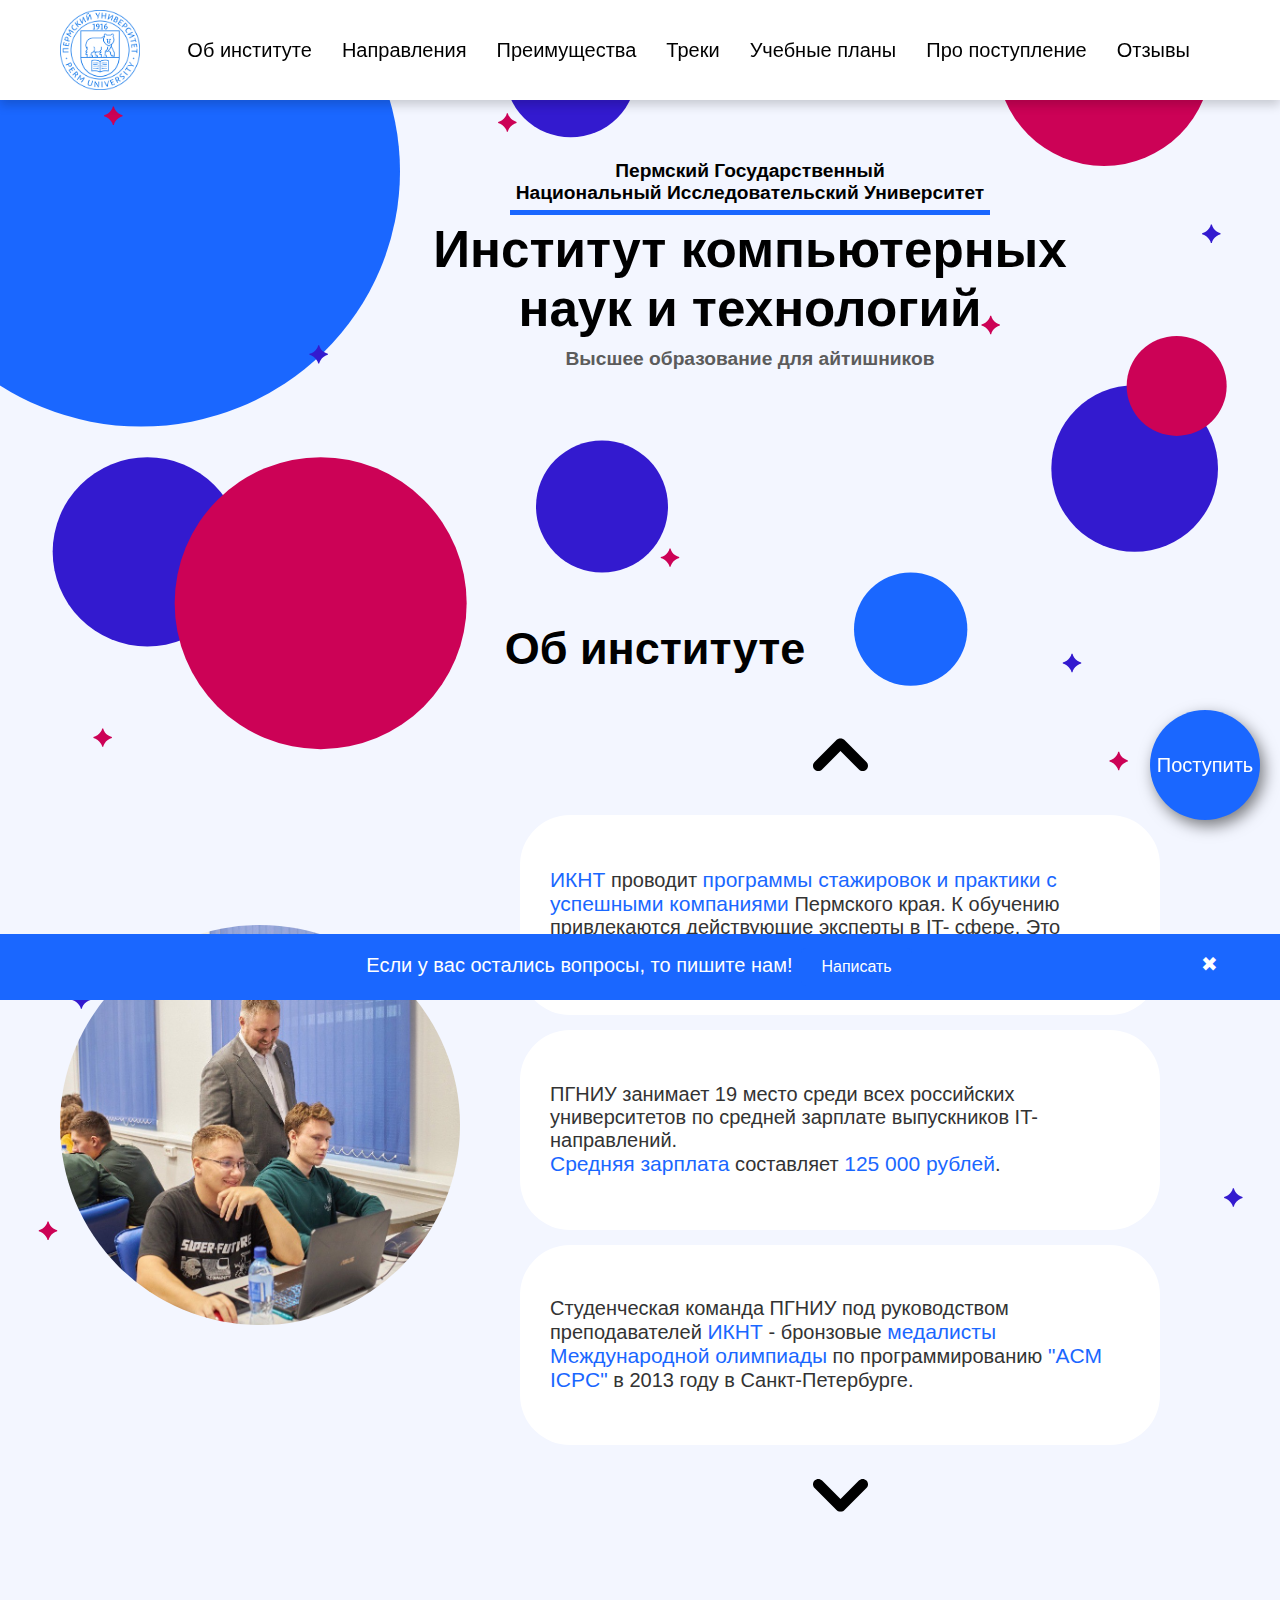
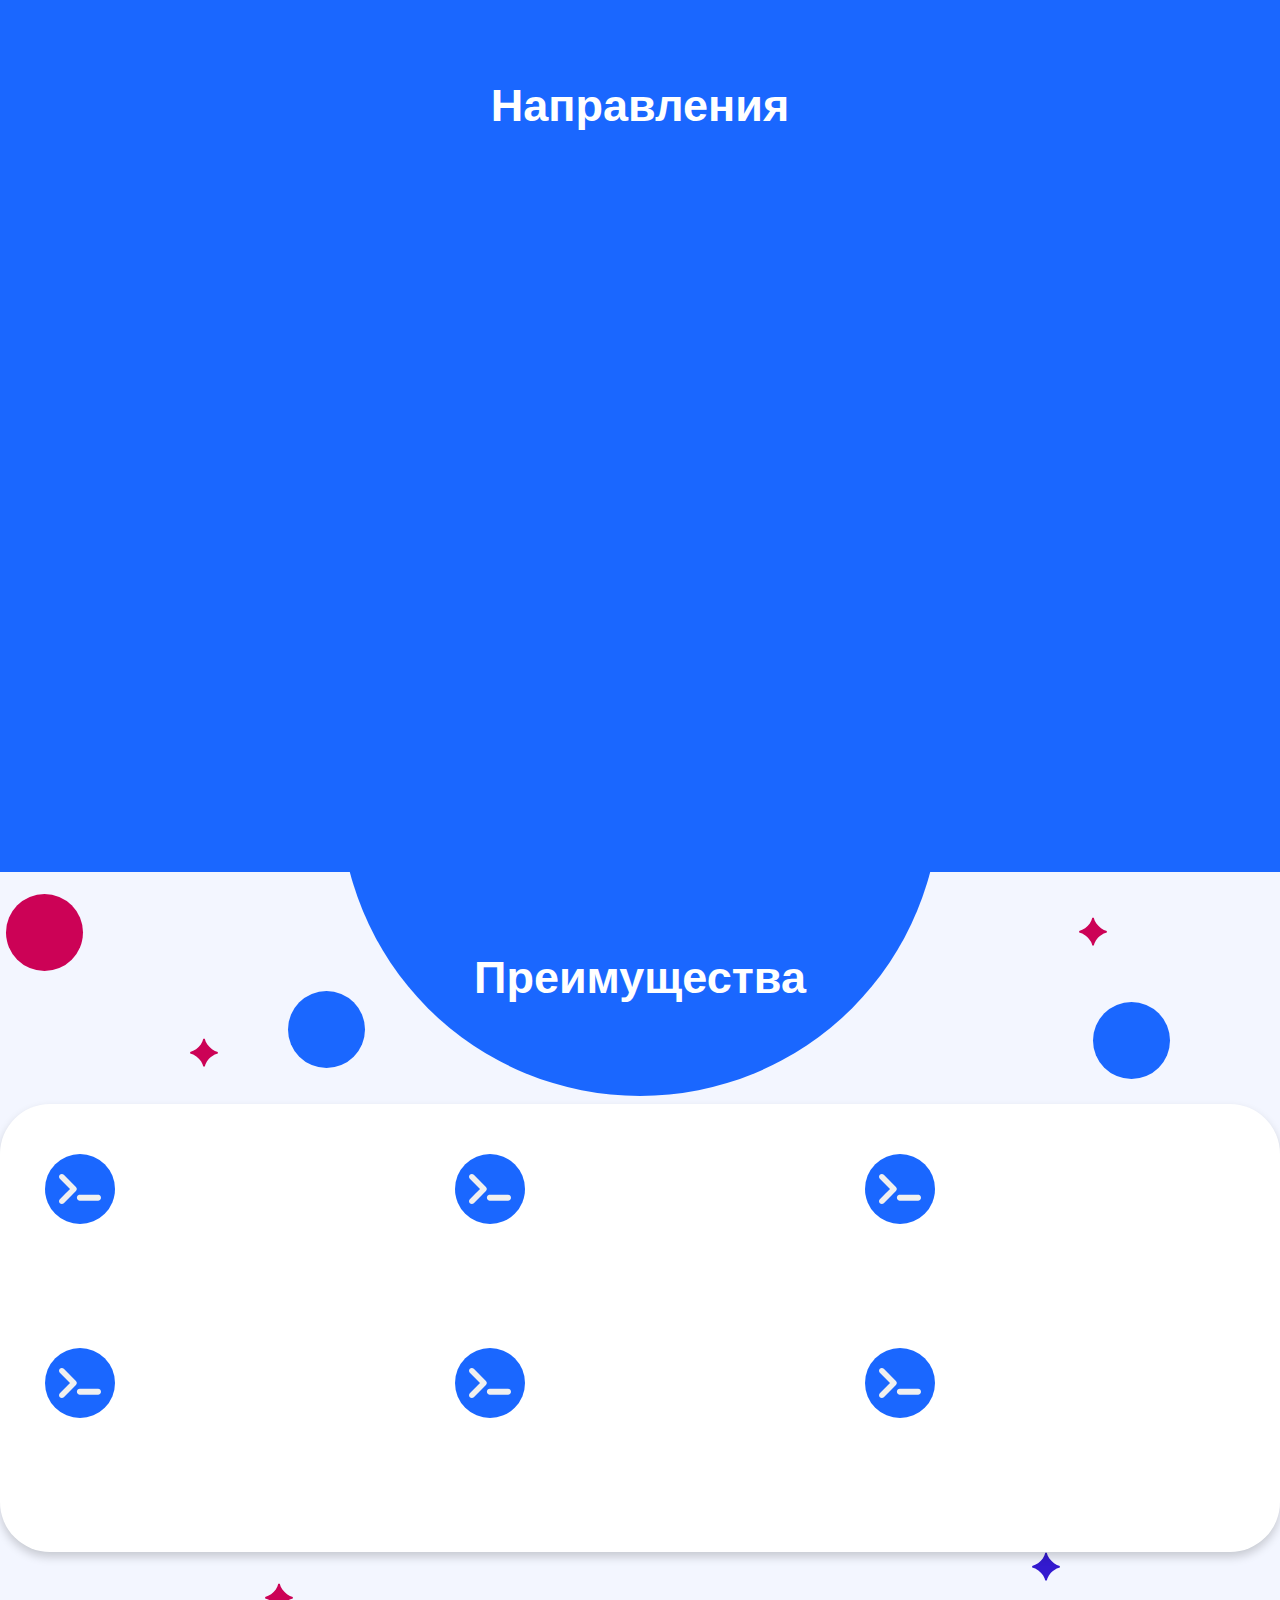
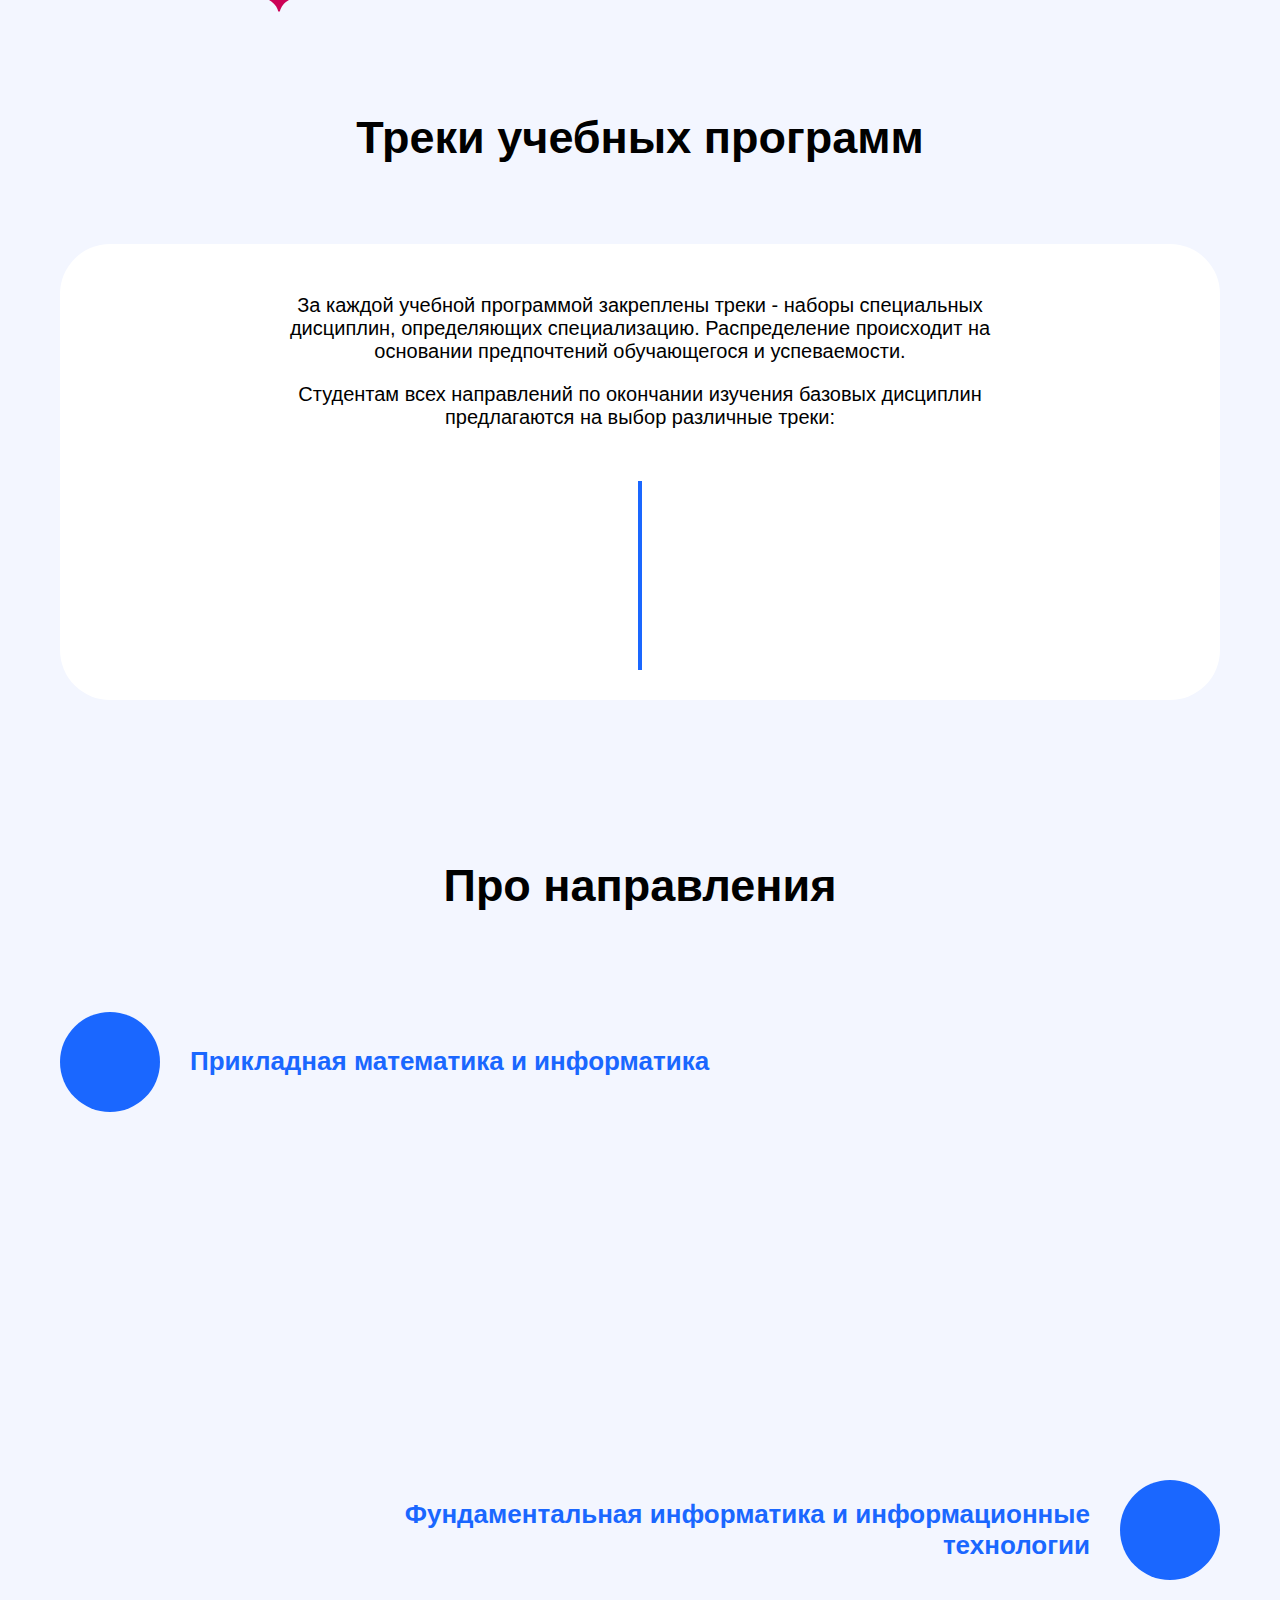
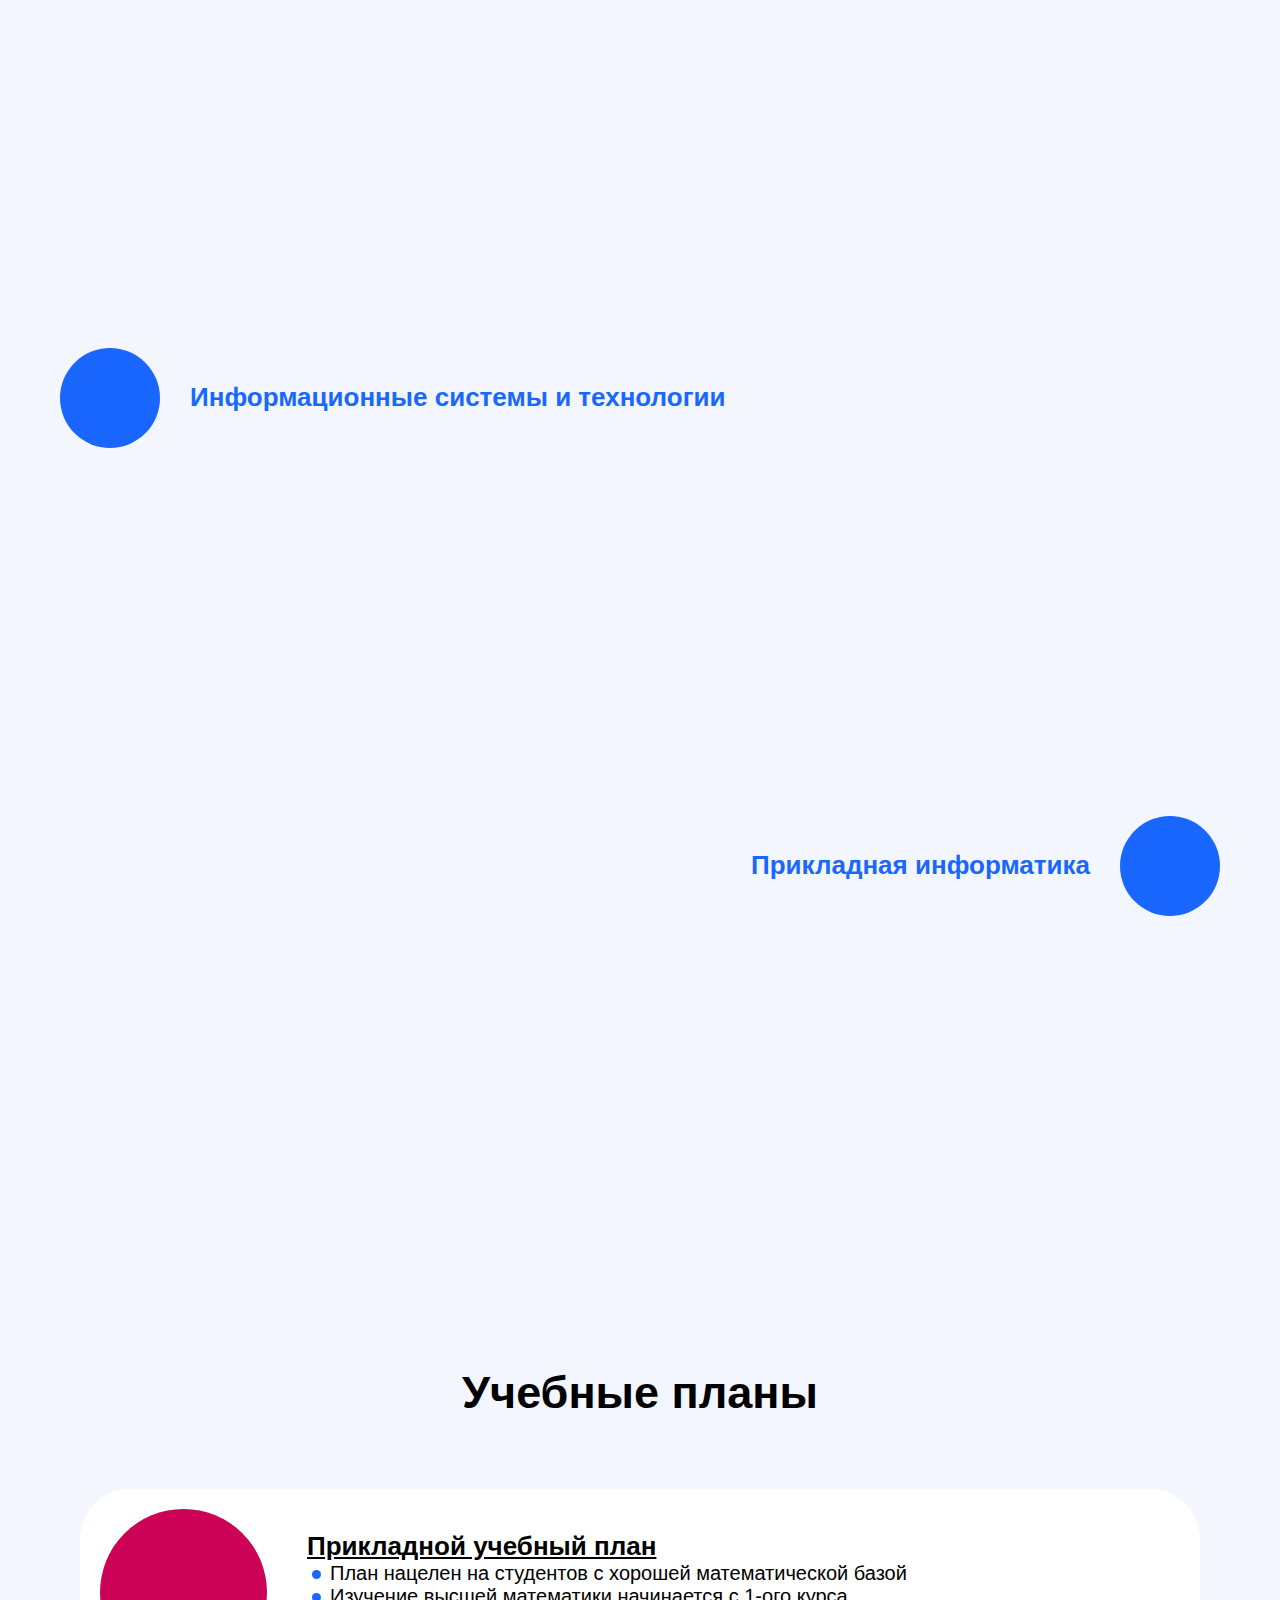
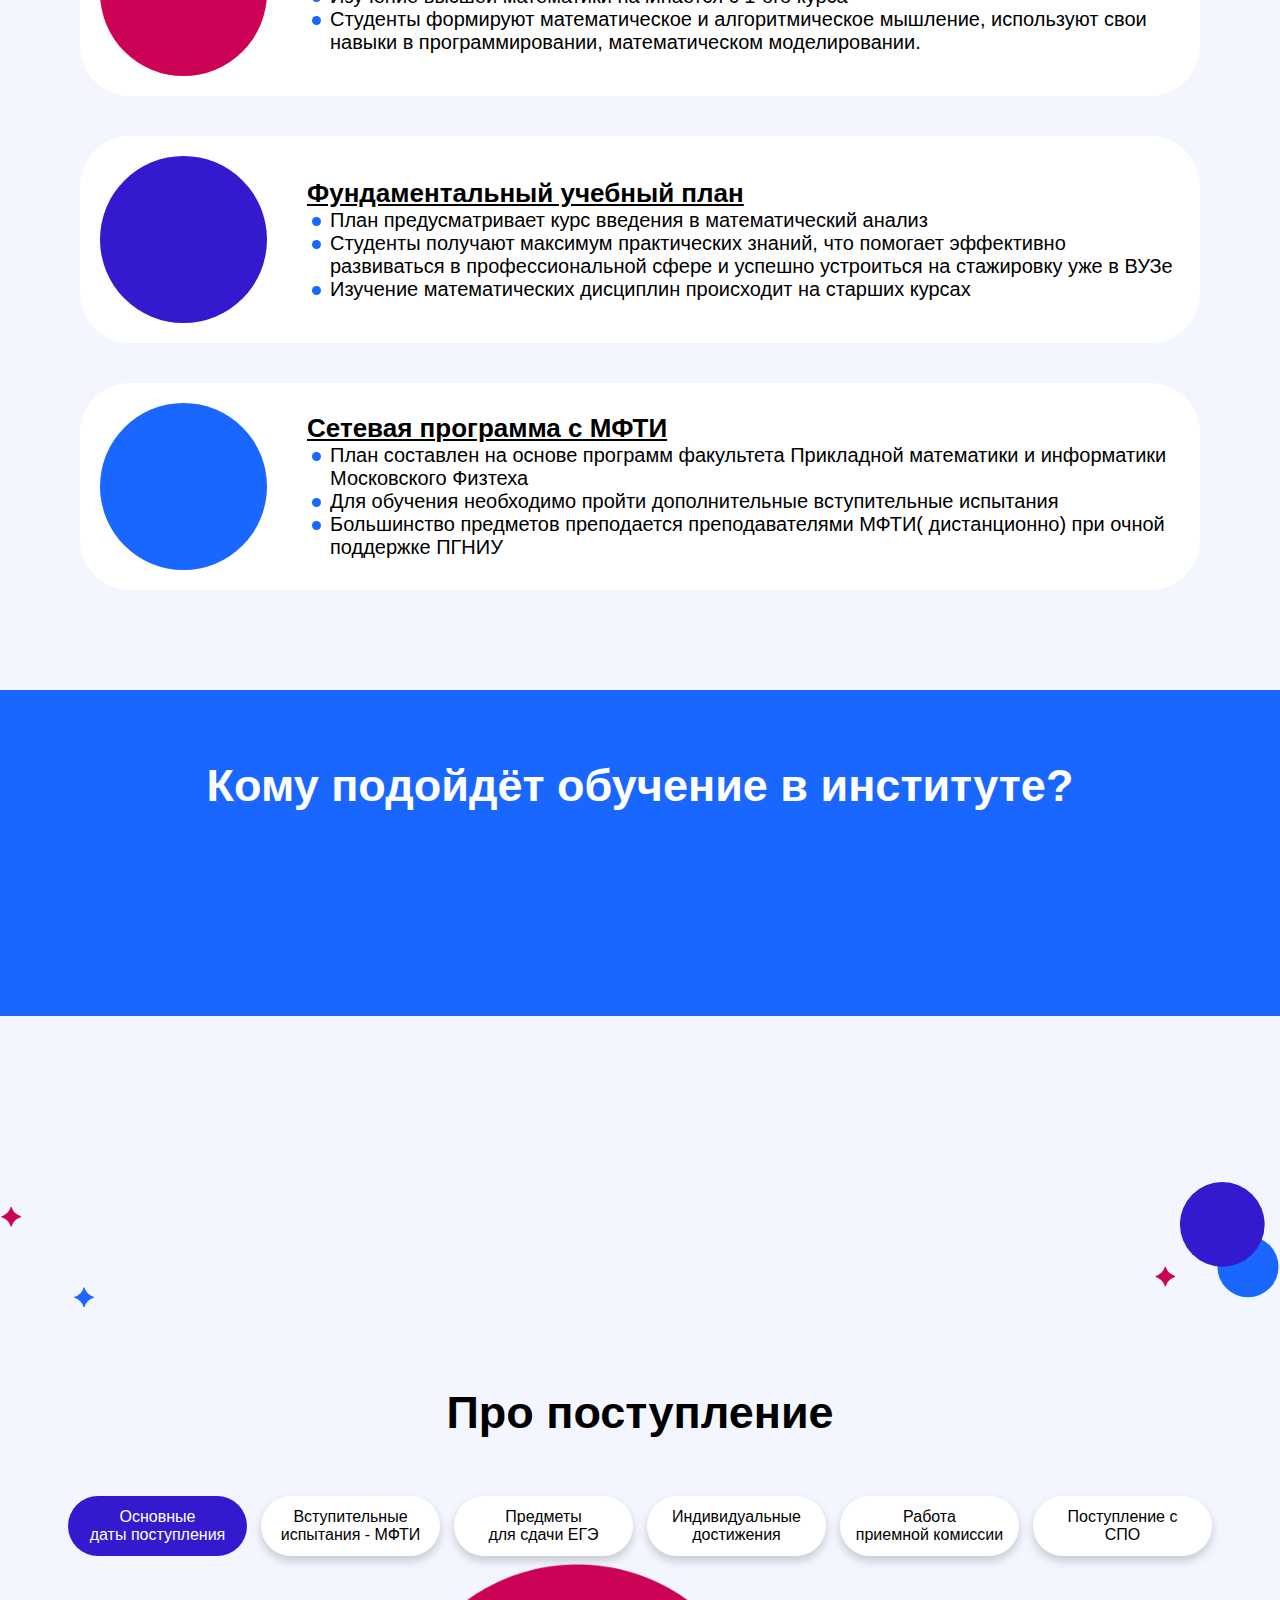
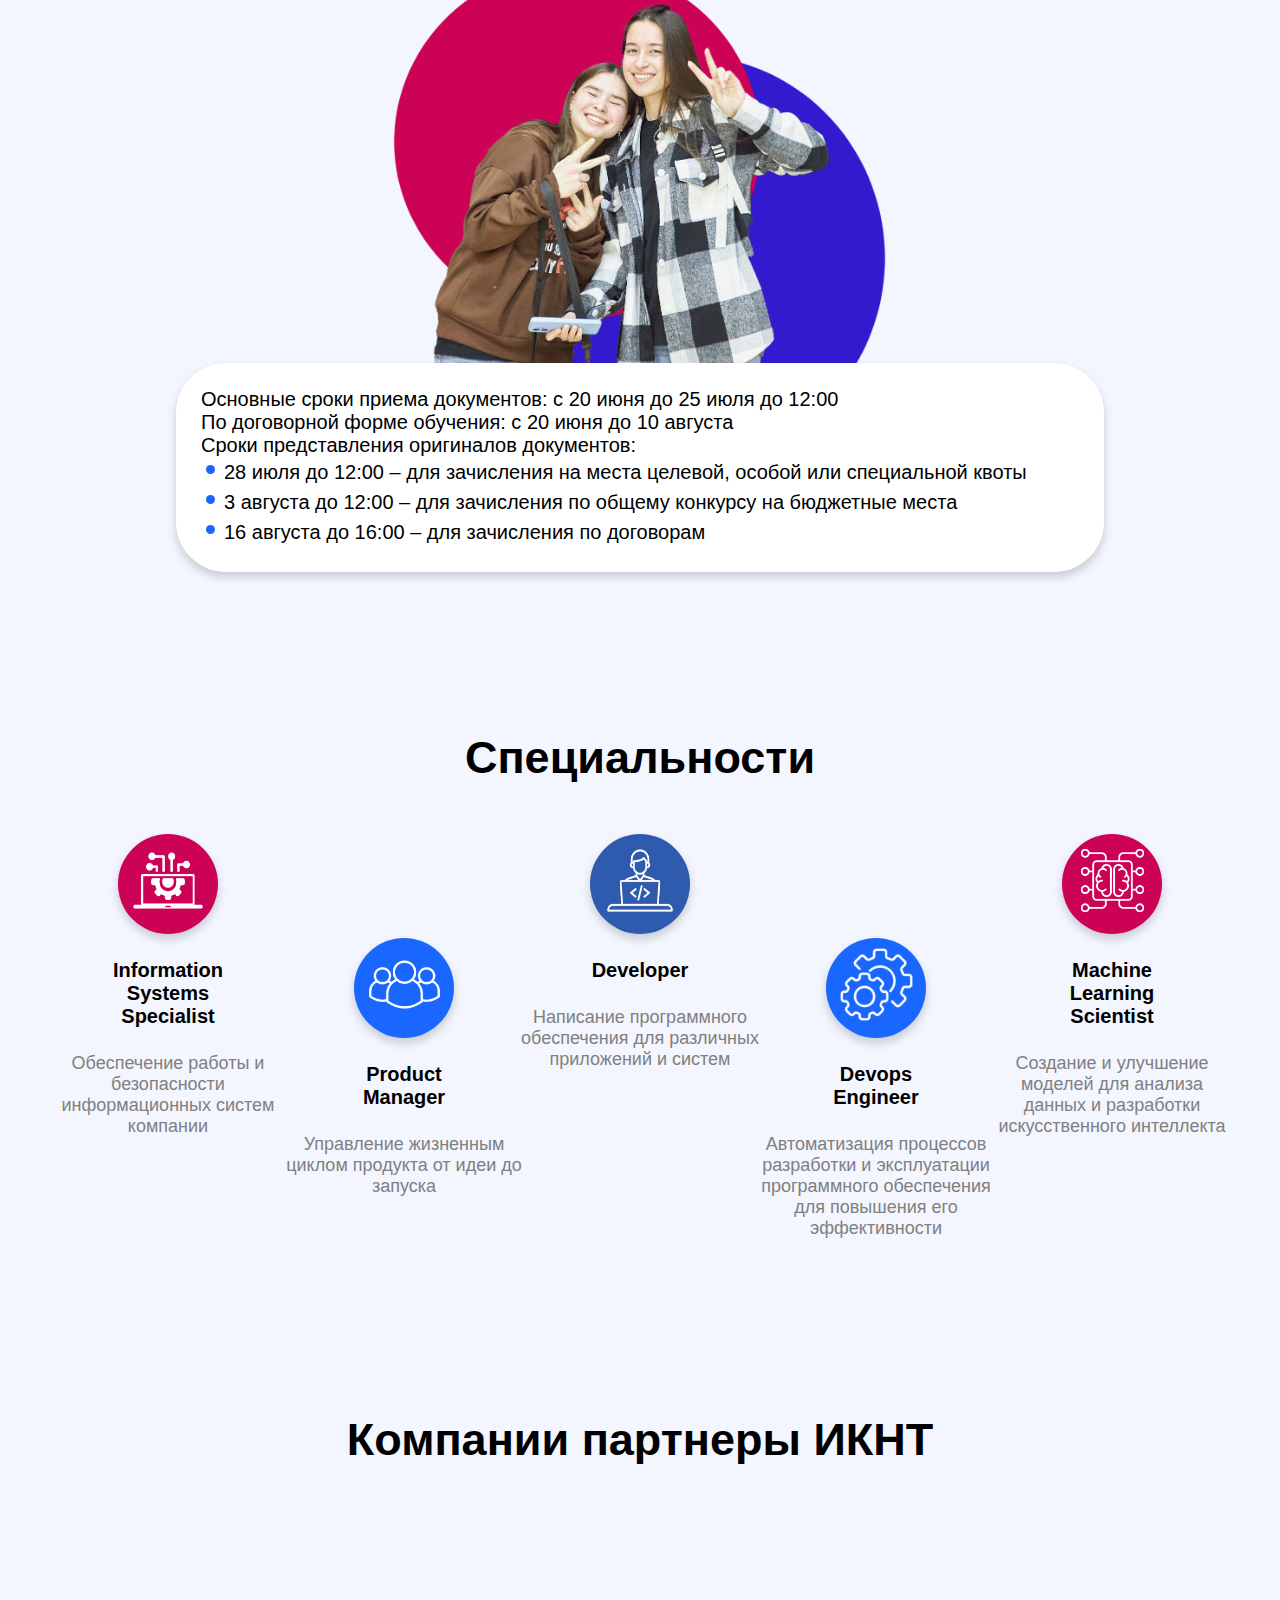
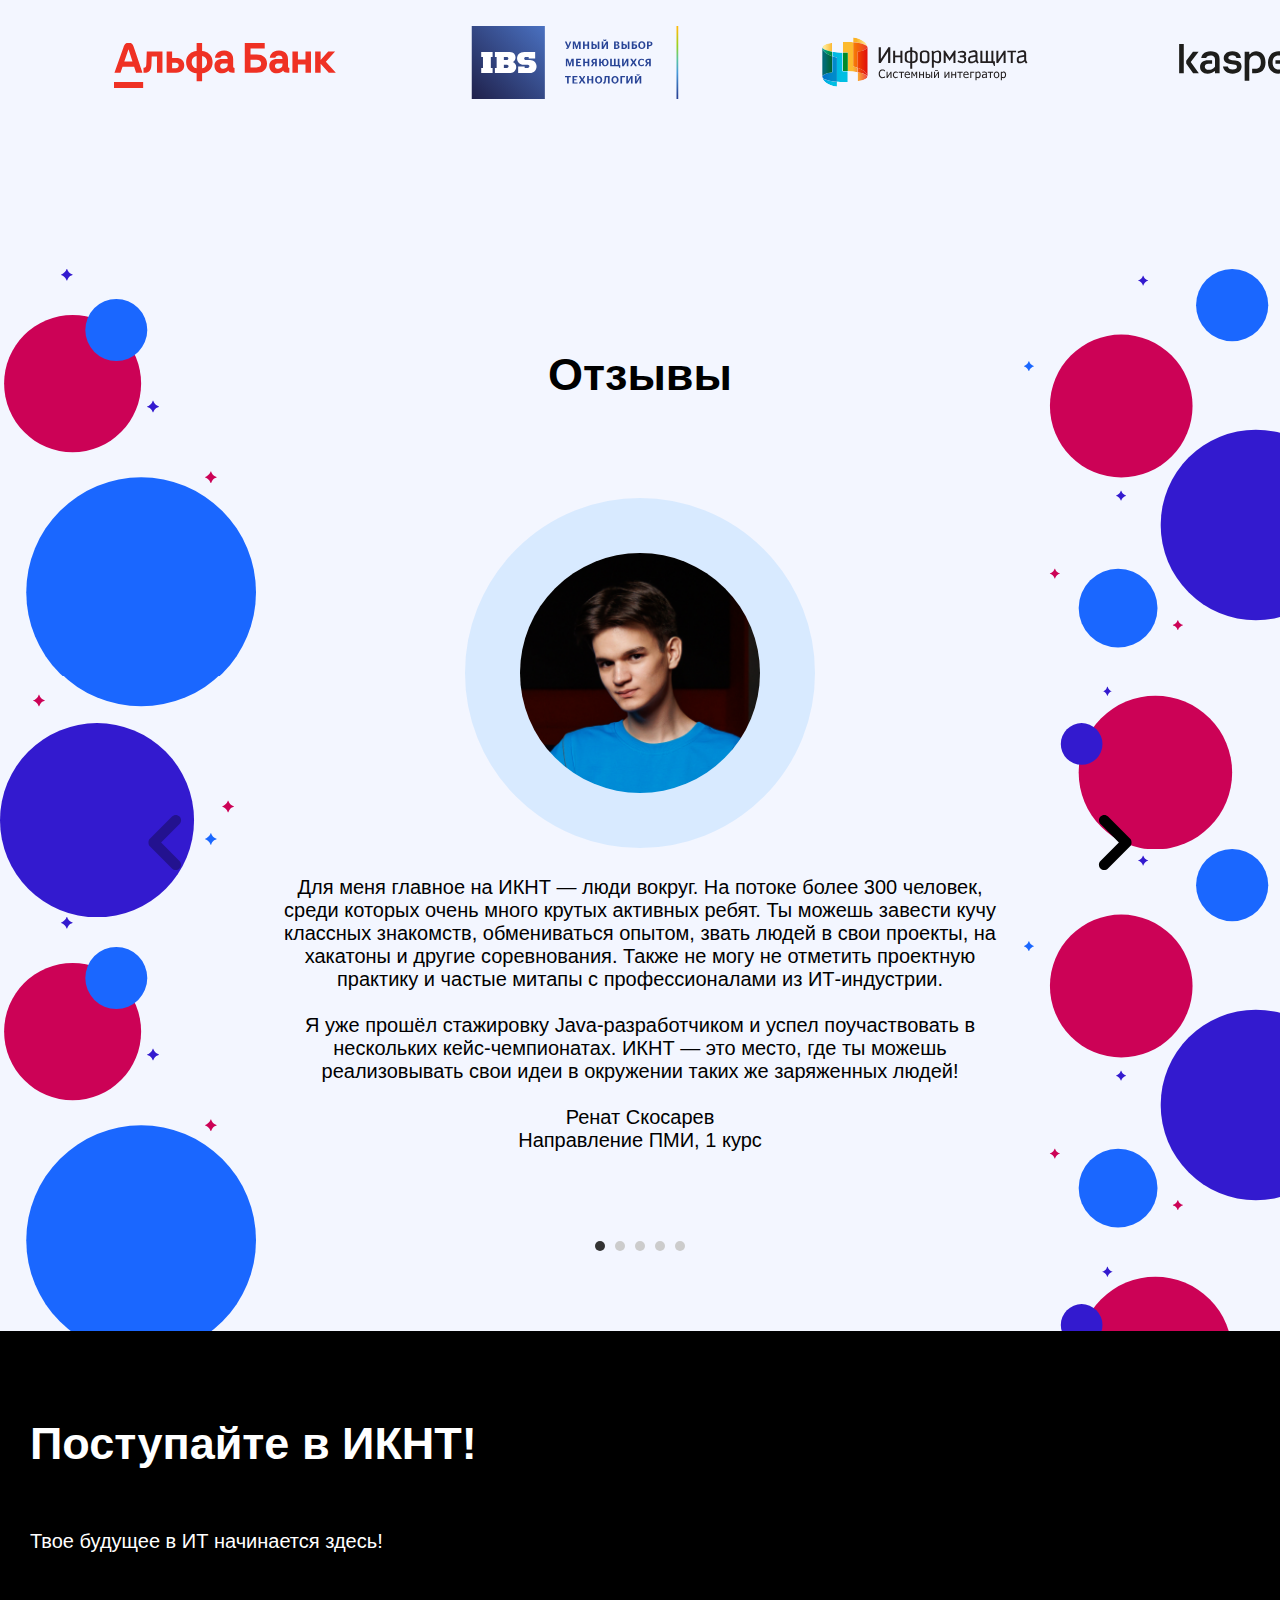
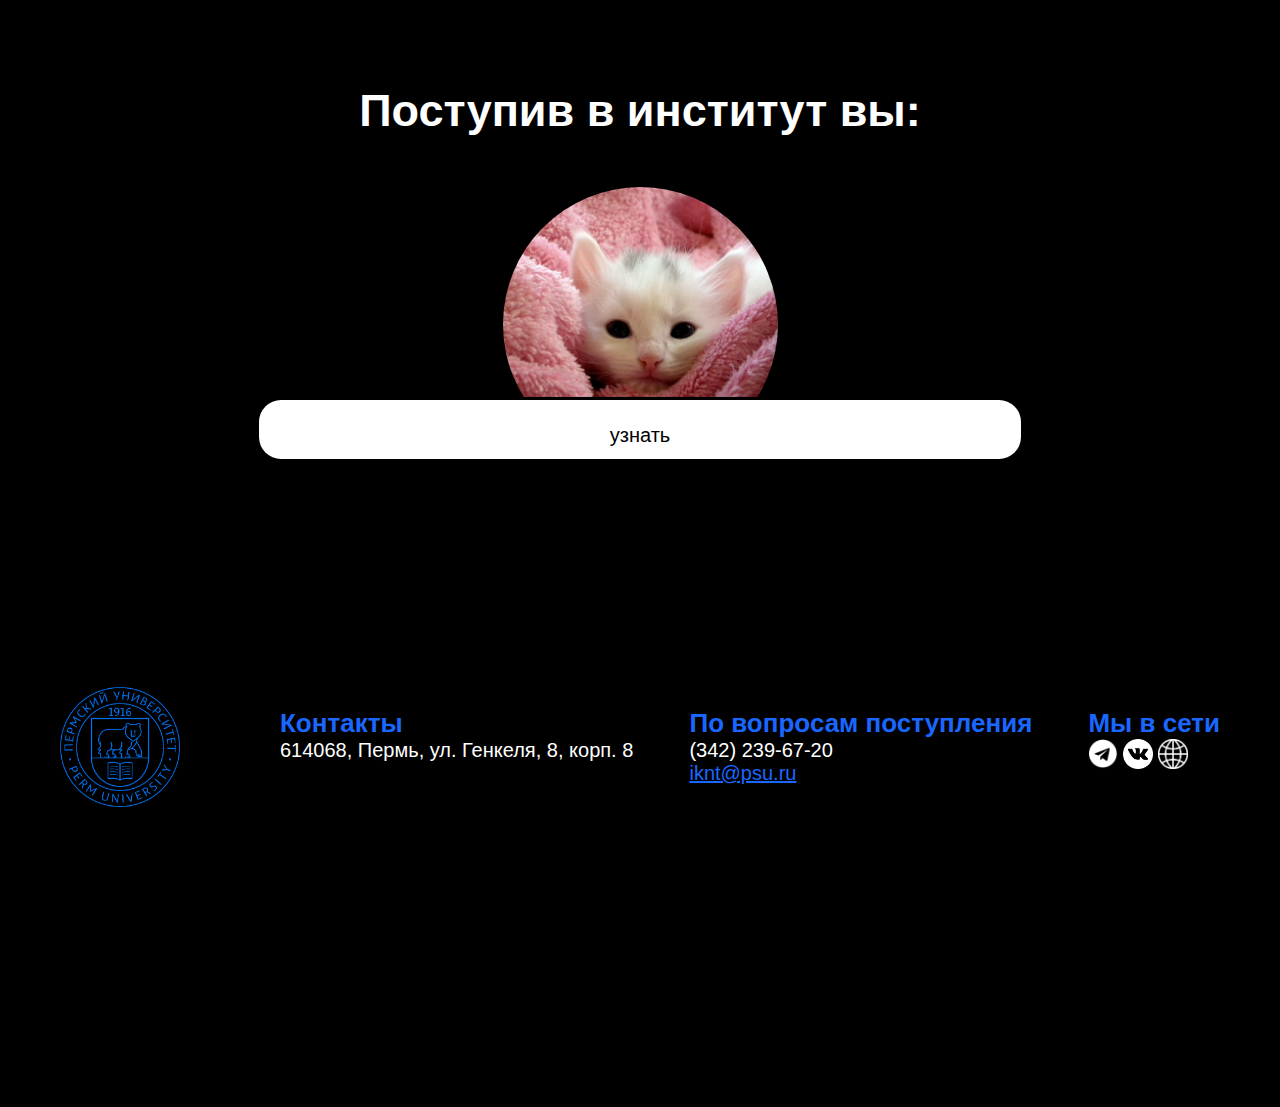
==== commit 63a7a50d: "Много правок" ====
--- a/index.html
+++ b/index.html
@@ -1443,7 +1443,7 @@
       <div class="roulette_items">
         <div class="roulette_text">
           <h2 class="big_h2">Поступайте в ИКНТ!</h2>
-          <p>Вдохновляющая фраза</p>
+          <p>Твое будущее в ИТ начинается здесь!</p>
         </div>
         <div class="roulette_button_act" id="roulette_flag_button">
           <a class="roulette_button menu-link" href="#roulette_href">
--- a/styles/main.css
+++ b/styles/main.css
@@ -17,7 +17,7 @@
   --shadow: 0px 5px 10px #0000002e;
   --default-radius: 50px;
 }
-img{
+img {
   pointer-events: none;
 }
 section {
--- a/styles/header.css
+++ b/styles/header.css
@@ -85,15 +85,8 @@
 .go_iknt {
   display: none;
 }
+
 @media (max-width: 1000px) {
-  .logo{
-    margin-right: 40px;
-  }
-  .nav-item {
-    text-align: center;
-  }
-}
-@media (max-width: 500px) {
   .bg_head {
     background: none;
   }
--- a/styles/faculties.css
+++ b/styles/faculties.css
@@ -19,6 +19,9 @@
   padding-right: 50px;
   margin-bottom: 30px;
   gap: 10px;
+}
+.faculties__item:last-child {
+  margin-bottom: 0;
 }
 .facultie__name {
   max-width: 50%;
--- a/styles/advantages.css
+++ b/styles/advantages.css
@@ -56,6 +56,9 @@
   .advantages {
     padding-bottom: 0px;
   }
+  .advantages__title {
+    margin-bottom: 25px;
+  }
   .advantages__items {
     box-shadow: none;
   }
--- a/styles/tracks.css
+++ b/styles/tracks.css
@@ -1,8 +1,9 @@
 .tracks {
-  background-image: url(../img/tracks_bg.svg);
+  background-image: url(../img/tracks_bg-left.svg),
+    url(../img/tracks_bg-right.svg);
   background-repeat: no-repeat;
-  background-position: center;
-  height: 705px;
+  background-position: top left, top right;
+  background-size: contain;
 }
 .tracks__title {
   margin: 0;
@@ -53,8 +54,8 @@
   height: 30%;
 }
 
-li {
-  /* changefont */
+.tracks li {
+  line-height: 27px;
 }
 /* анимация */
 
@@ -100,6 +101,7 @@
     display: flex;
     justify-content: end;
     align-items: center;
+    padding-top: 33px;
   }
   .tracks h2 {
     /* changefont */
@@ -110,6 +112,9 @@
   .tracks__content {
     width: 90%;
     padding: 0;
+  }
+  .tracks li {
+    line-height: inherit;
   }
   .tracks__separate_blocks {
     flex-wrap: wrap;
@@ -126,7 +131,7 @@
   }
   .tracks__item:nth-child(1) {
     border-right: 5px solid var(--accent);
-    padding-right: 20px;
+    padding-right: 10px;
     margin-right: 20px;
     overflow: hidden;
     width: 500px;
@@ -136,7 +141,7 @@
     border-right: 5px solid var(--accent);
     border-left: none;
     text-align: right;
-    padding-right: 20px;
+    padding-right: 10px;
     margin-right: 20px;
     overflow: hidden;
     width: 500px;
--- a/styles/curriculum.css
+++ b/styles/curriculum.css
@@ -99,14 +99,20 @@
   transition: 0.5s;
 }
 
-.curriculum__h3{
+.curriculum__h3 {
   font-weight: 600;
   color: black;
   text-decoration: underline;
 }
 
+@media (max-width: 670px) {
+  .curriculum.desktop {
+    display: none;
+  }
+  .curriculum.mobile {
+    display: block;
+  }
 
-@media (max-width: 500px) {
   .curriculum__content {
     flex-direction: column;
     gap: 20px;
@@ -118,6 +124,8 @@
   .curriculum__item {
     flex-direction: column;
     gap: 10px;
+    background-color: transparent;
+    padding: 0;
   }
   .curriculum__info {
     display: flex;
--- a/styles/for_who.css
+++ b/styles/for_who.css
@@ -3,6 +3,7 @@
   background-size: contain;
   background-repeat: no-repeat;
   background-position: bottom center;
+  padding-top: 0;
 }
 .for_who__title {
   padding: 0 32px;
@@ -192,4 +193,4 @@
     opacity: 1;
     transform: translate(200%, 0%);
   }
-}+}
--- a/styles/partners.css
+++ b/styles/partners.css
@@ -1,3 +1,7 @@
+.partners {
+  padding-top: 200px;
+}
+
 .partners__content_wrap {
   overflow: hidden;
   /* background-color: #f0f0f0; */
@@ -91,7 +95,6 @@
   animation-play-state: paused;
 }
 
-
 .partners__content {
   /* cursor: grab; */
   user-select: none;
@@ -102,23 +105,23 @@
 }
 
 @media (max-width: 500px) {
-  .partners{
+  .partners {
     padding-bottom: 30px;
   }
   #partners__content2 {
     animation: none;
   }
-  .partners__content_wrap{
+  .partners__content_wrap {
     display: flex;
-    justify-content: center; 
-    align-items: center; 
+    justify-content: center;
+    align-items: center;
   }
   #partners__content1 {
     animation: none;
   }
   .slider_box_partners {
     display: block;
-     width: 100%;
+    width: 100%;
     flex-direction: column;
     align-items: center;
   }
@@ -147,15 +150,14 @@
   }
 
   .partners_slide img {
-  width: 250px;
-  display: block;
-  margin: 0 auto;
-}
-
+    width: 250px;
+    display: block;
+    margin: 0 auto;
+  }
 }
 
 @media (max-width: 500px) {
   .partners_slide img {
     width: 150px;
   }
-}+}
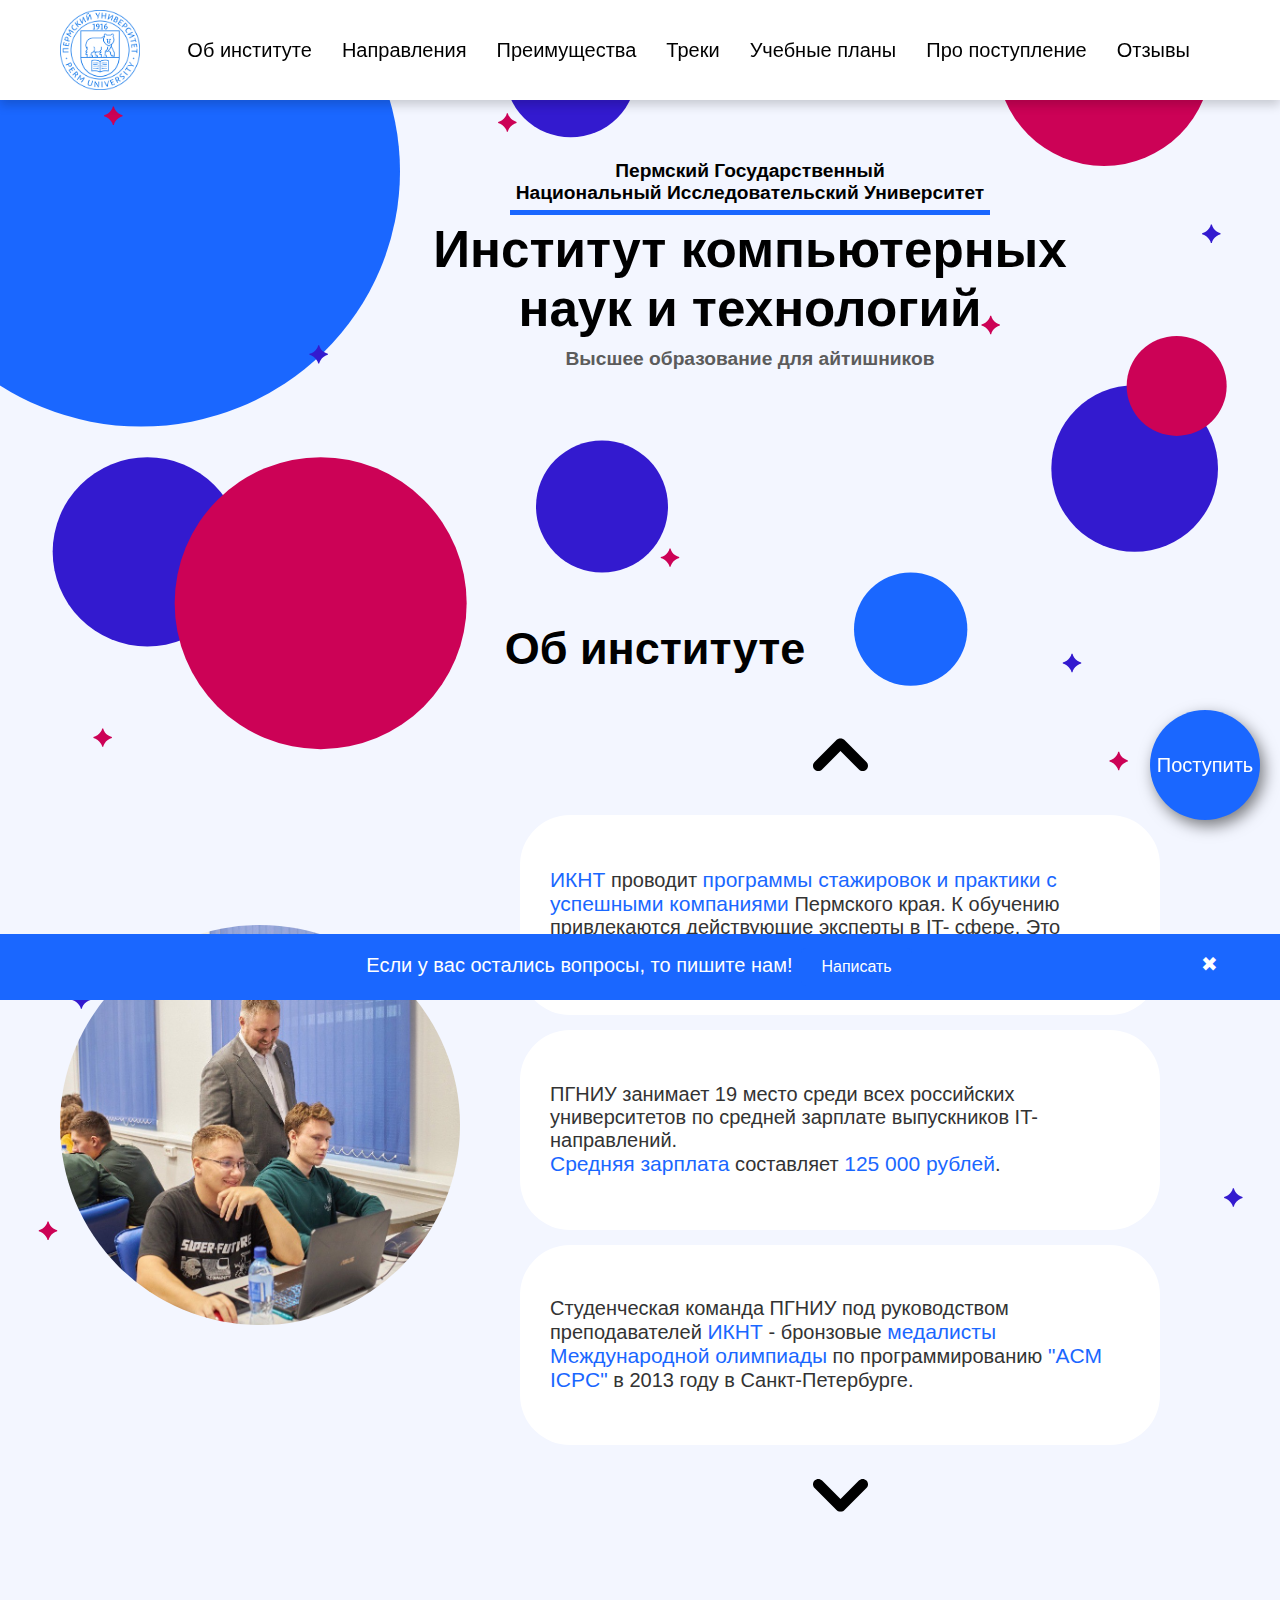
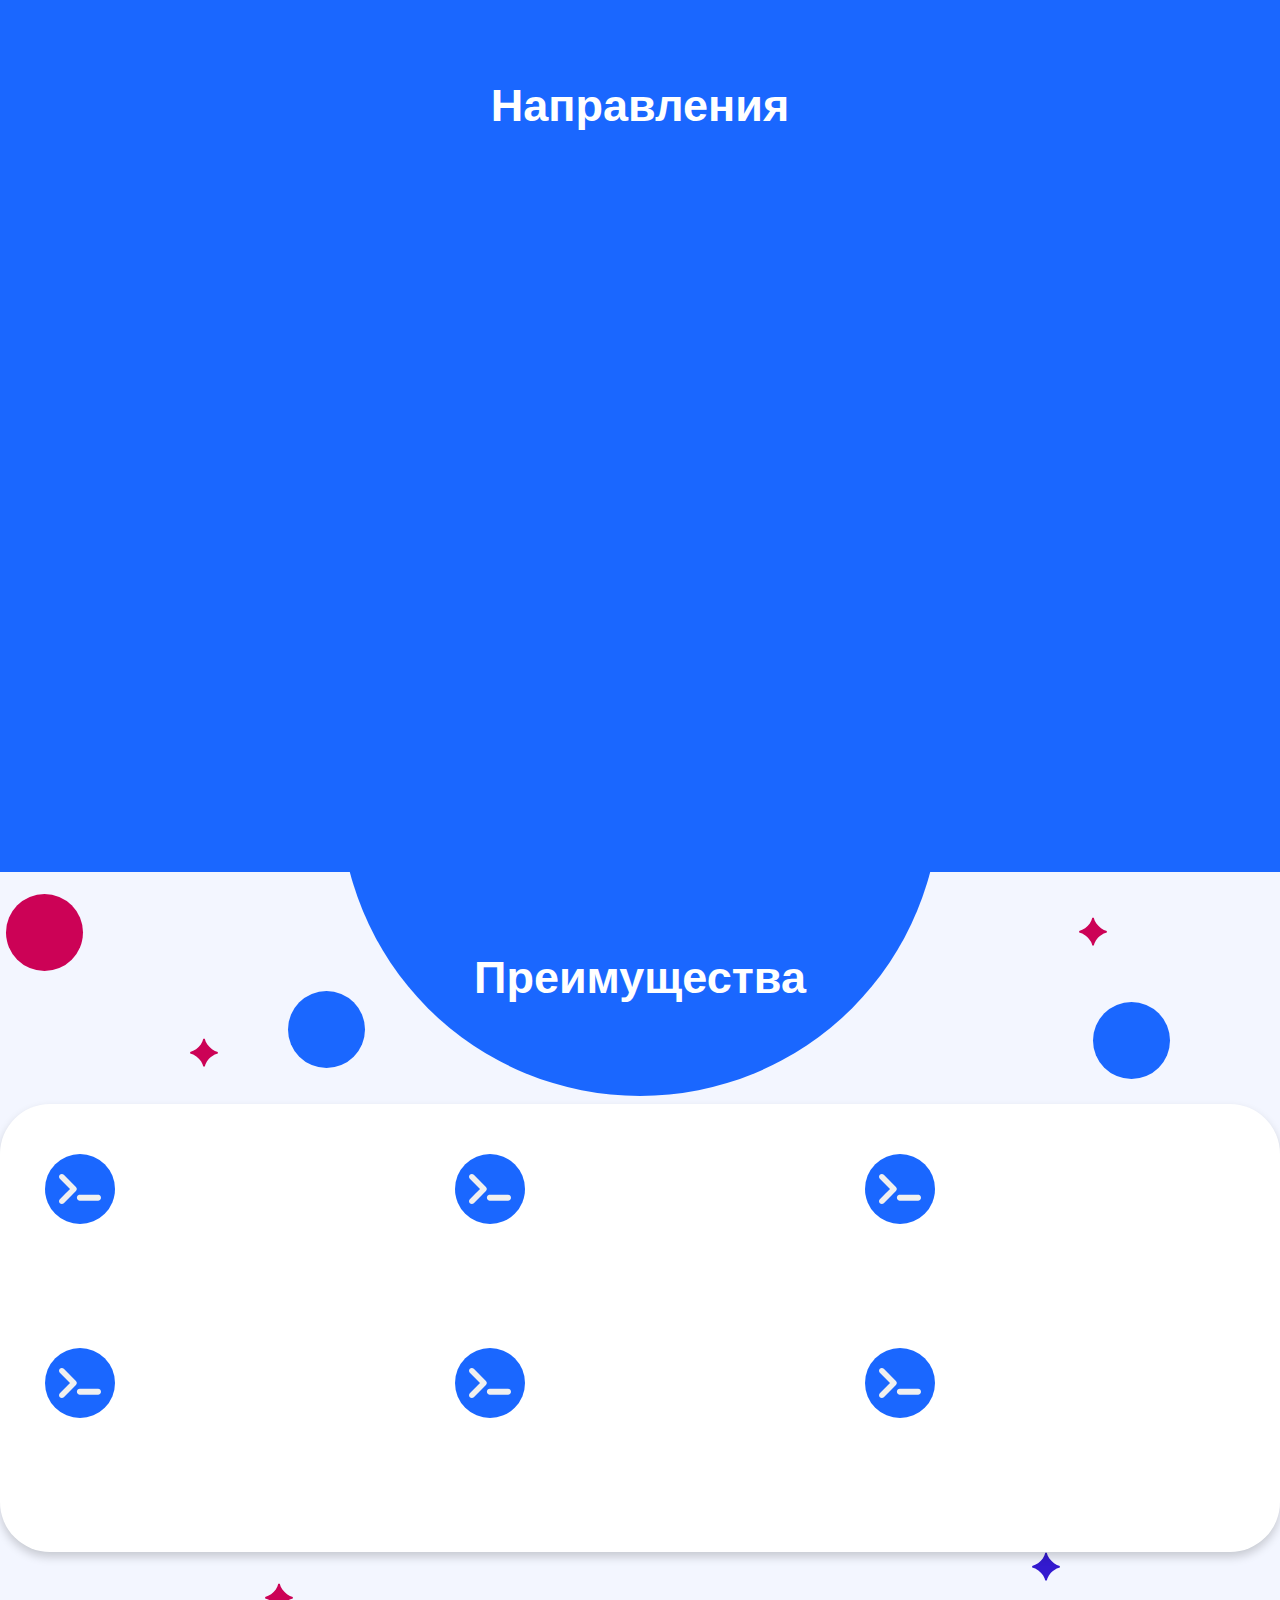
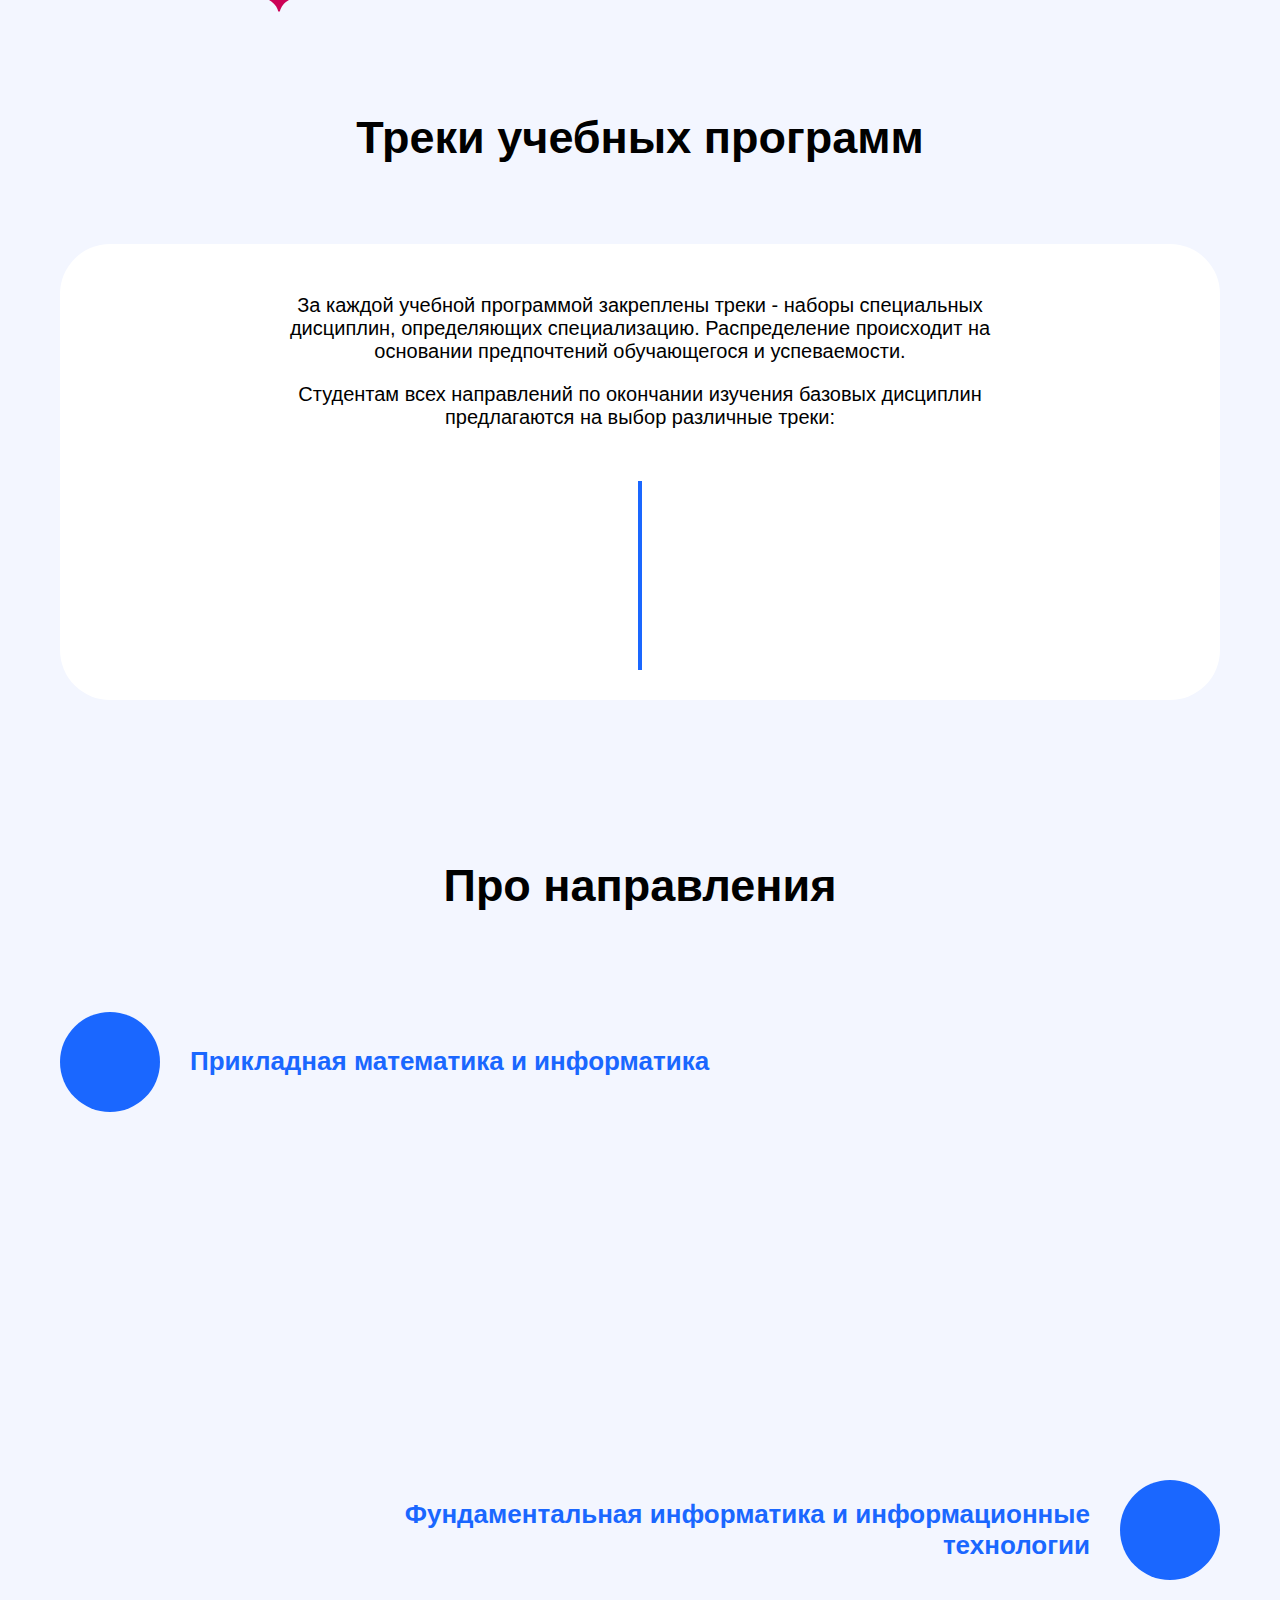
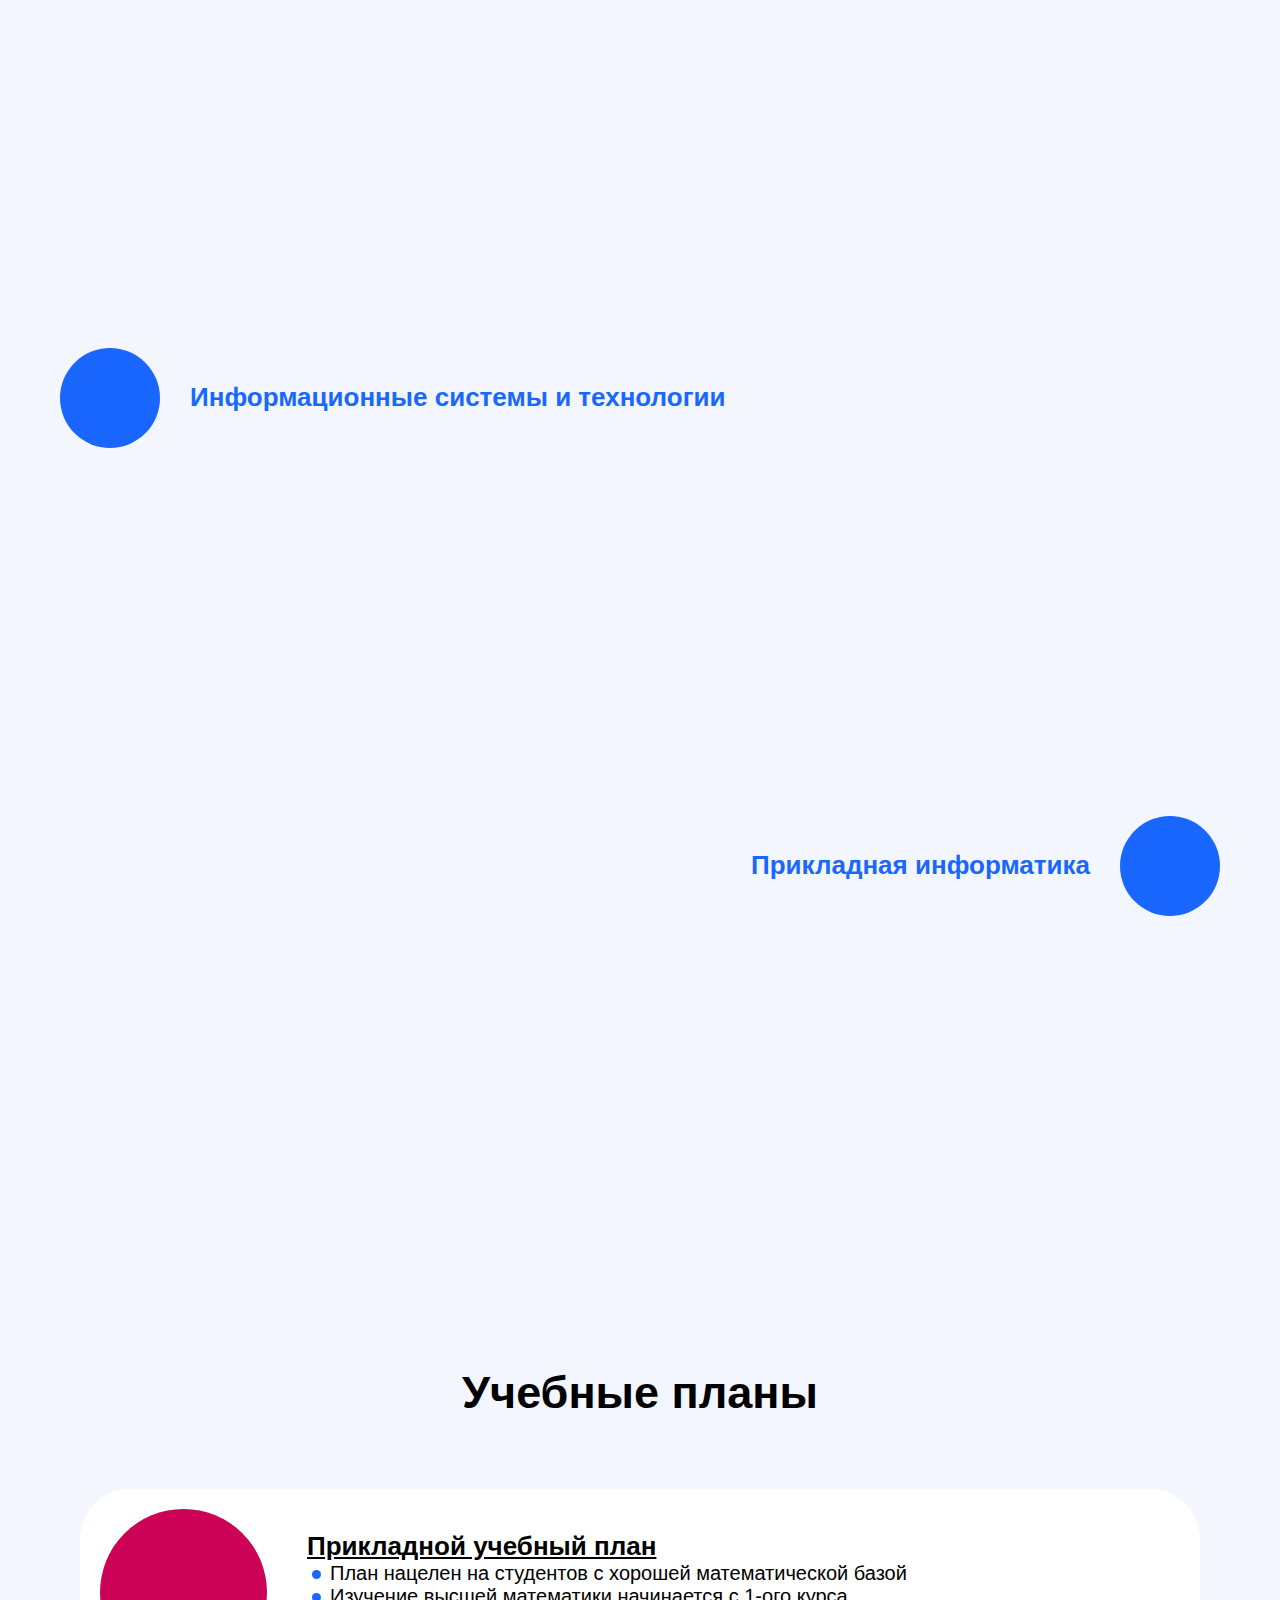
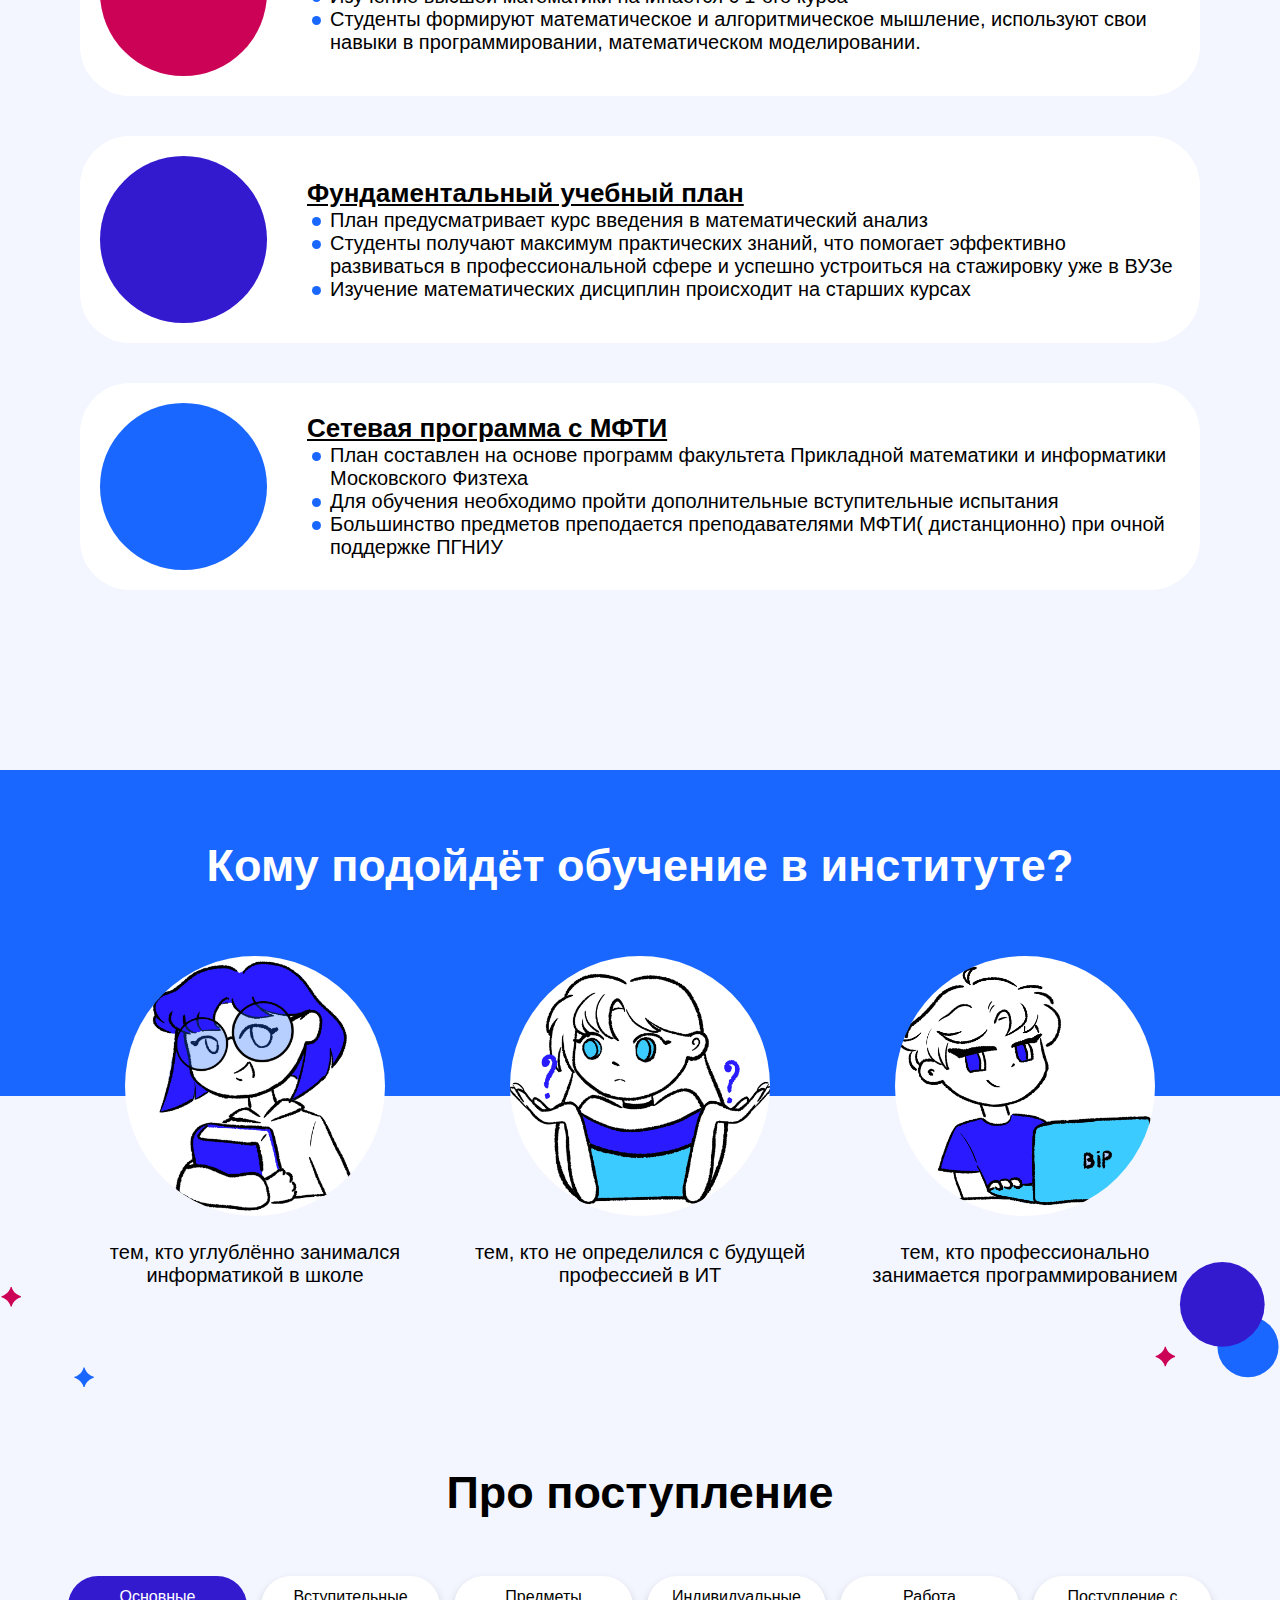
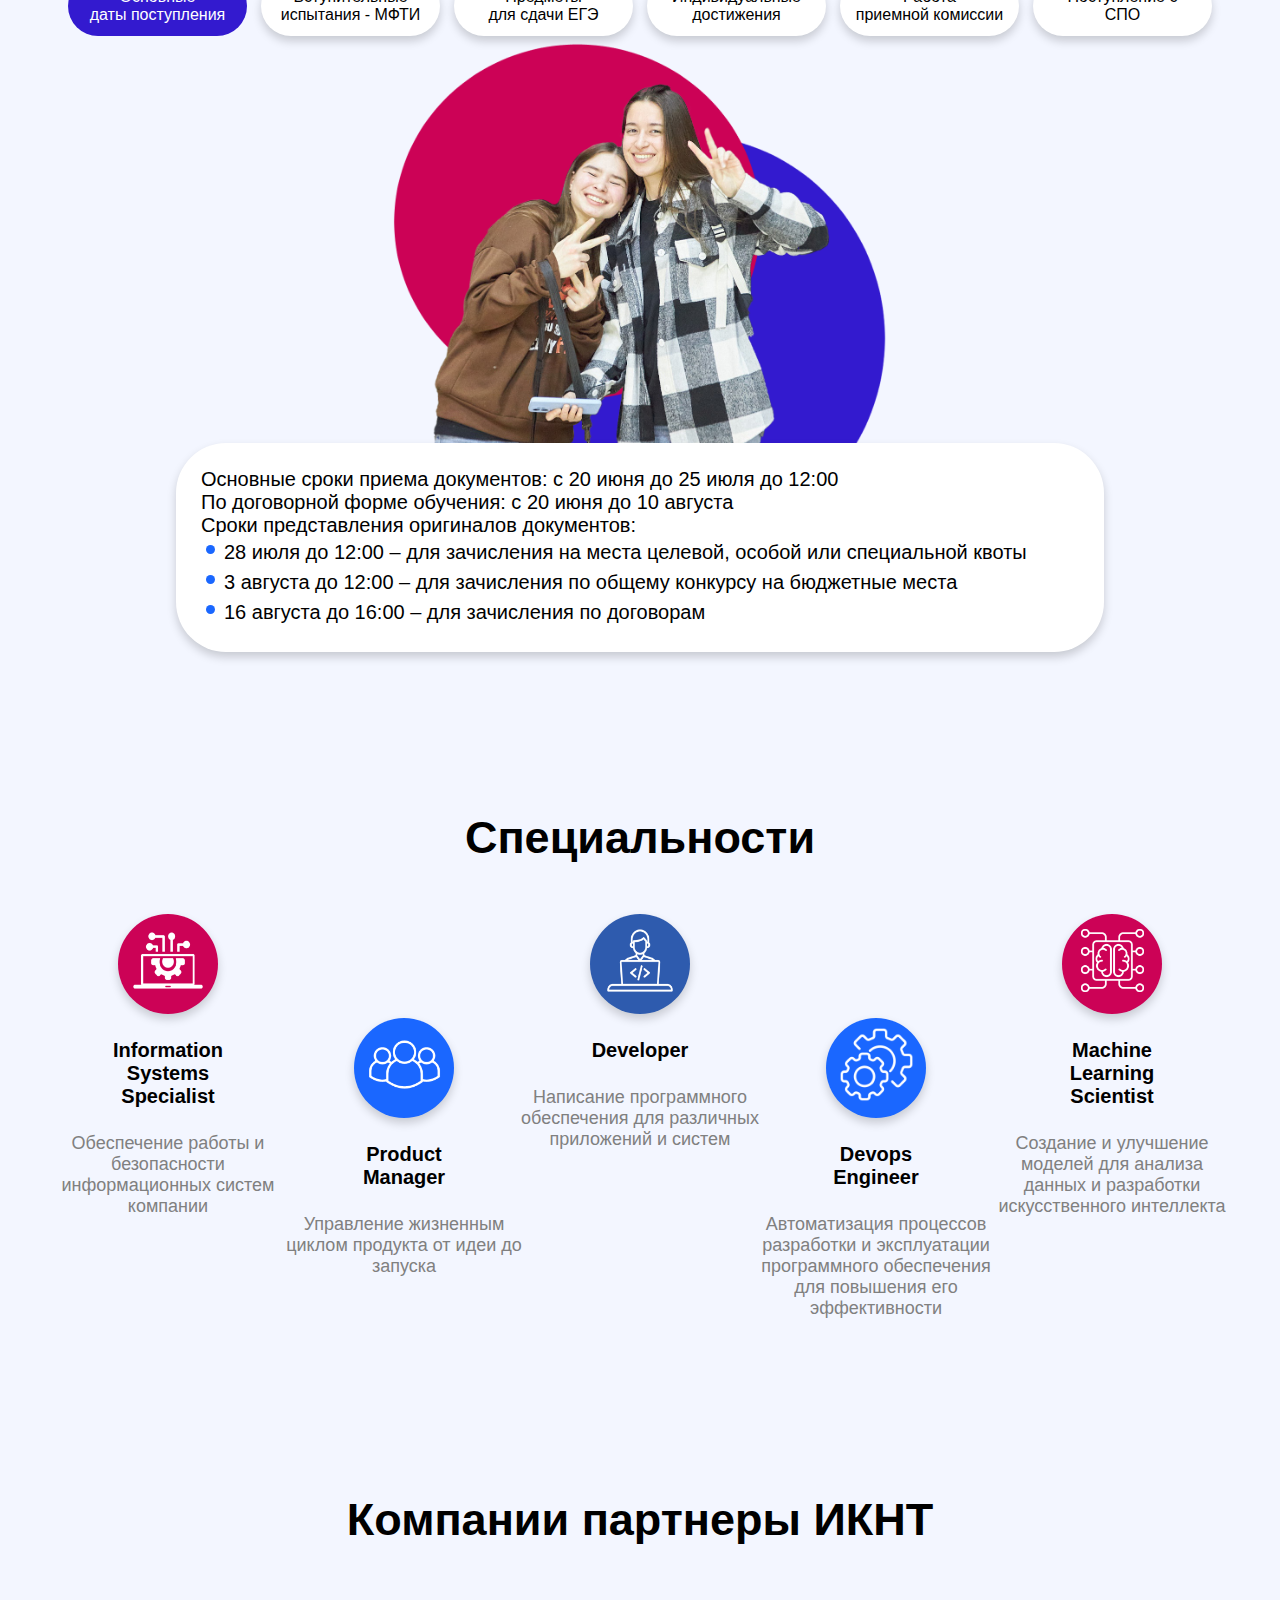
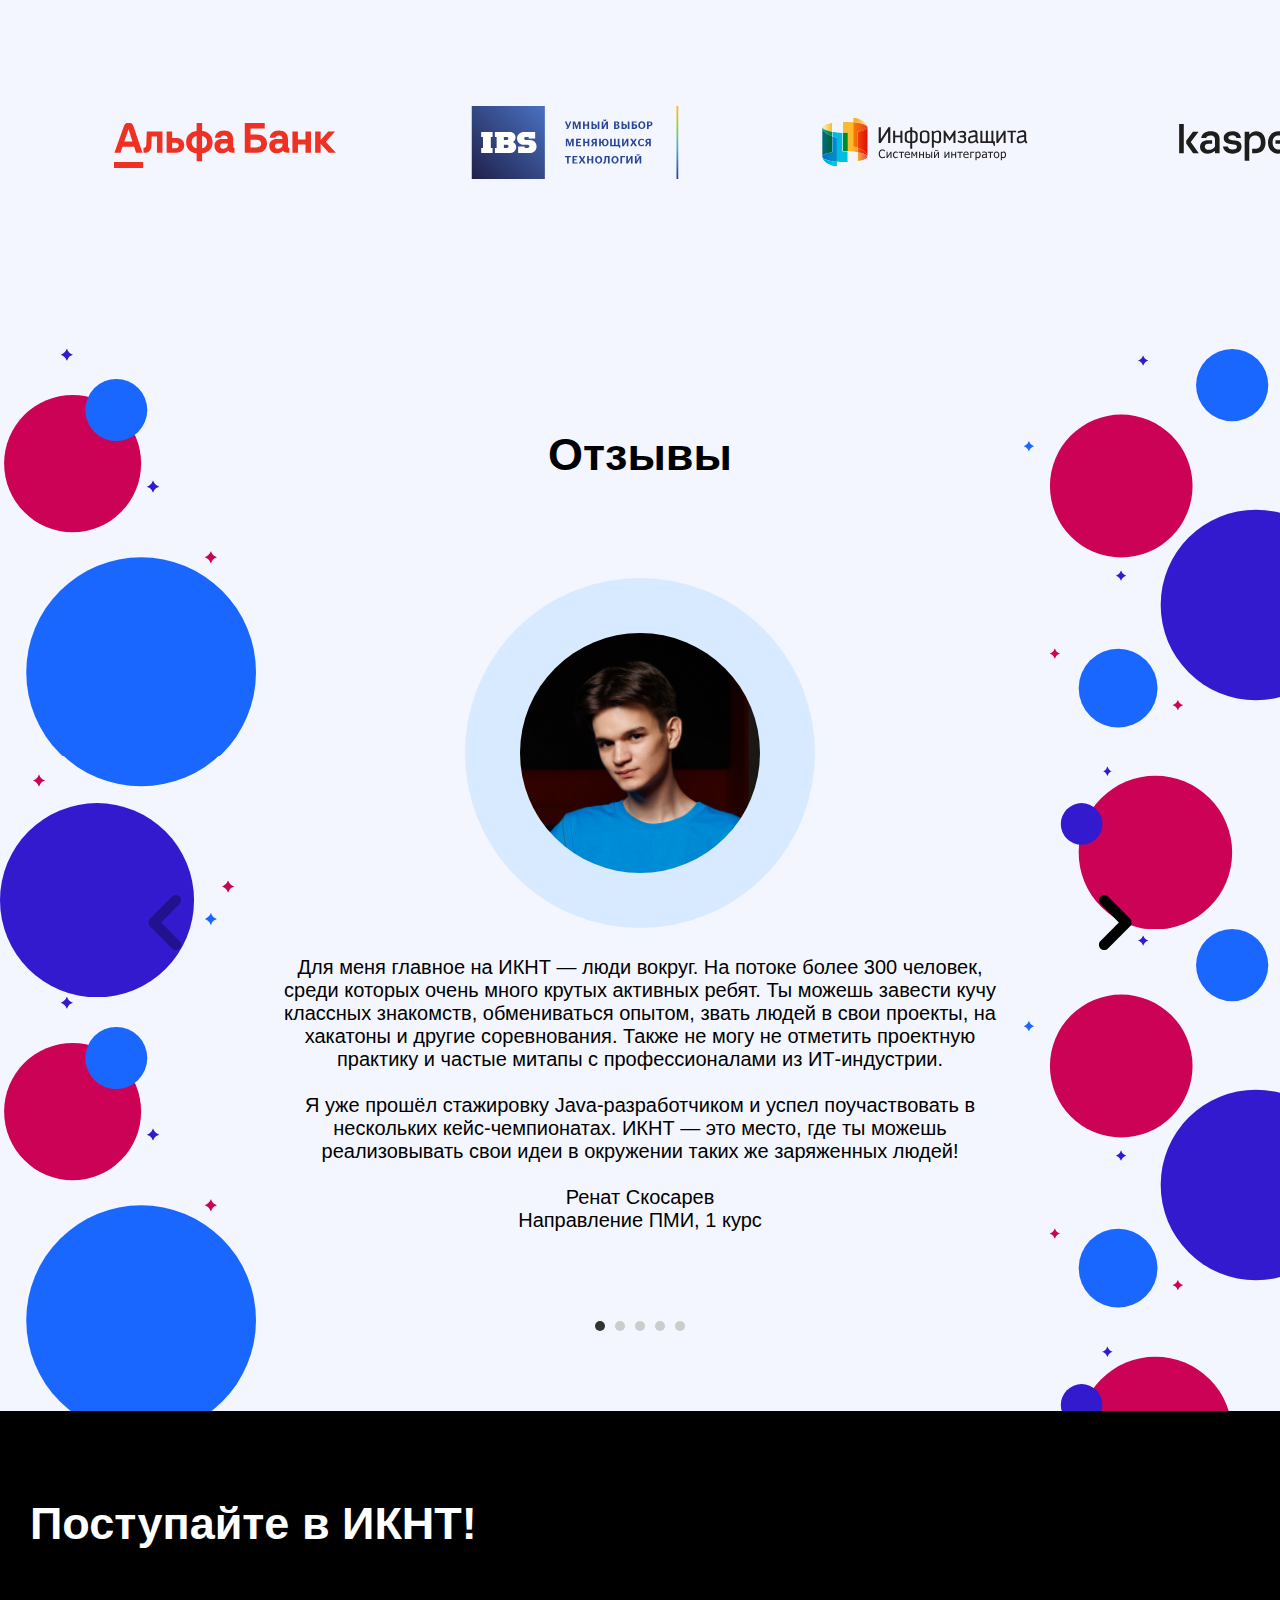
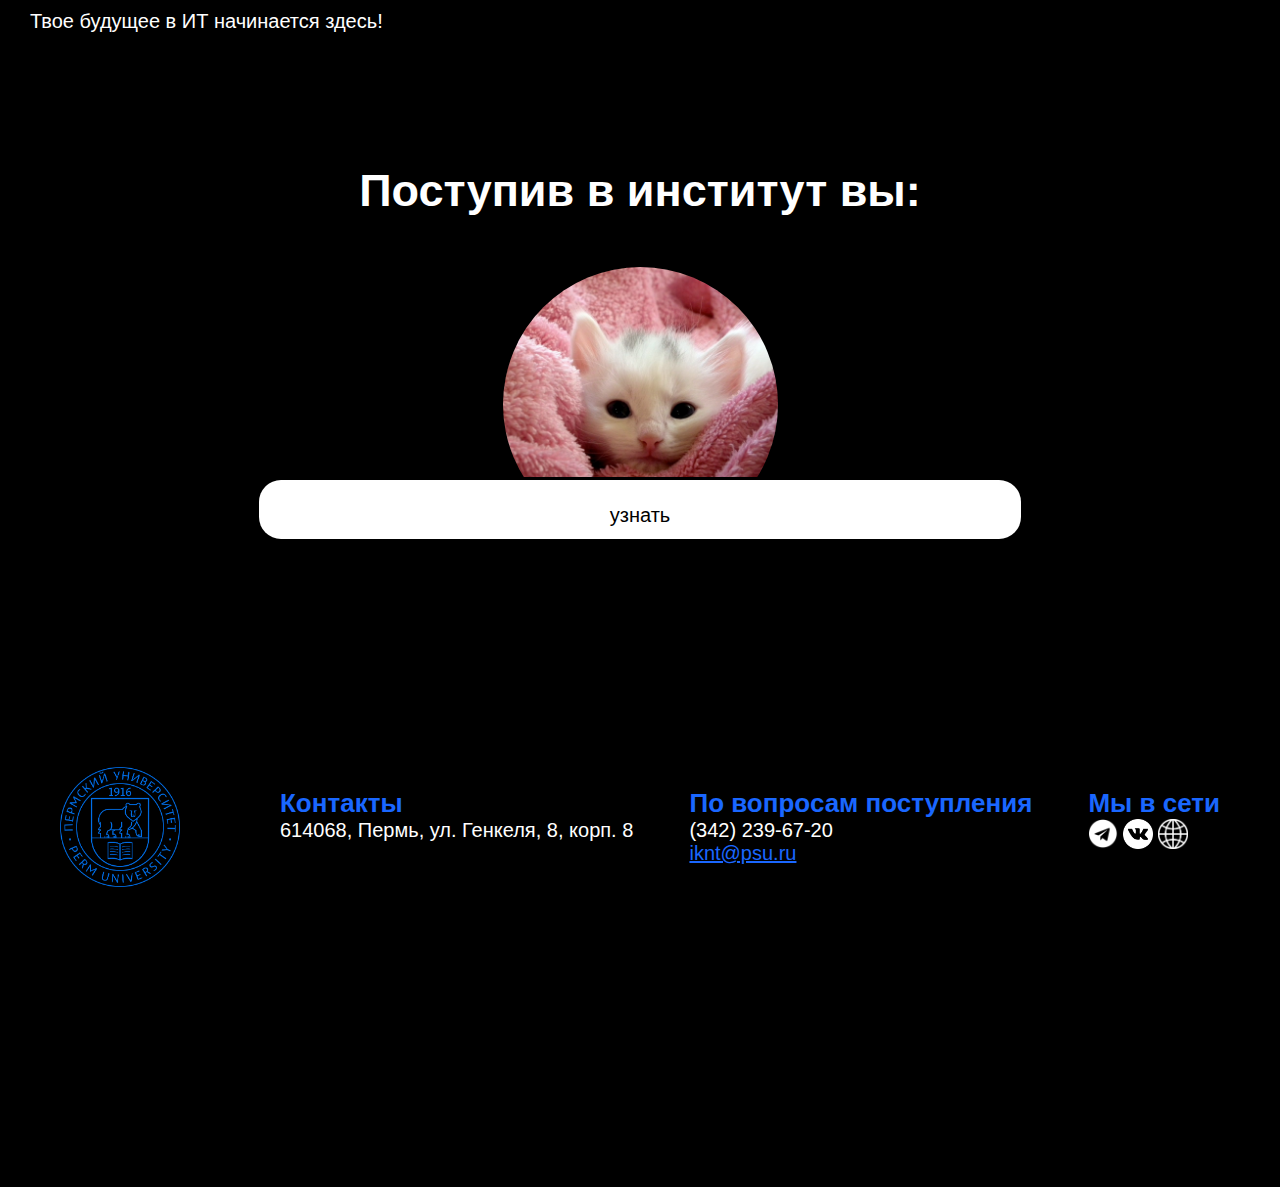
==== commit 26d84d62: "for who fix, for who animations delete" ====
--- a/index.html
+++ b/index.html
@@ -770,20 +770,20 @@
         <h2>Кому подойдёт обучение в институте?</h2>
       </div>
       <div class="content for_who__content">
-        <div class="for_who__item" id="for_who__item_left">
+        <div class="for_who__item">
           <div class="for_who__img">
             <img src="img/in_school.png" />
           </div>
           <p>тем, кто углублённо занимался информатикой в школе</p>
         </div>
-        <div class="for_who__item" id="for_who__item_center">
+        <div class="for_who__item">
           <div class="for_who__img">
             <img src="img/undecided.png" />
           </div>
           <p>тем, кто не определился с будущей профессией в ИТ</p>
         </div>
-        <div class="for_who__item" id="for_who__item_right">
-          <div class="for_who__img special_picture">
+        <div class="for_who__item">
+          <div class="for_who__img">
             <img src="img/profession.png" />
           </div>
           <p>тем, кто профессионально занимается программированием</p>
--- a/styles/for_who.css
+++ b/styles/for_who.css
@@ -3,7 +3,6 @@
   background-size: contain;
   background-repeat: no-repeat;
   background-position: bottom center;
-  padding-top: 0;
 }
 .for_who__title {
   padding: 0 32px;
@@ -155,7 +154,7 @@
   }
 }
 
-@media (max-width: 1000px) {
+@media (max-width: 740px) {
   .for_who {
     background-image: none;
   }
@@ -165,10 +164,10 @@
   .for_who__title h2 {
     font-size: 24px;
     padding-top: 10px;
-    height: 408px;
+    height: 600px;
   }
   .for_who__content {
-    margin-top: -317px;
+    margin-top: -480px;
     gap: 0;
   }
   .for_who__boxes {
@@ -187,7 +186,7 @@
     background-color: #331acf;
   }
   .for_who__item:nth-child(even) p {
-    background-color: #331acf;
+    background-color: var(--accent);
   }
   #for_who__item_center {
     opacity: 1;
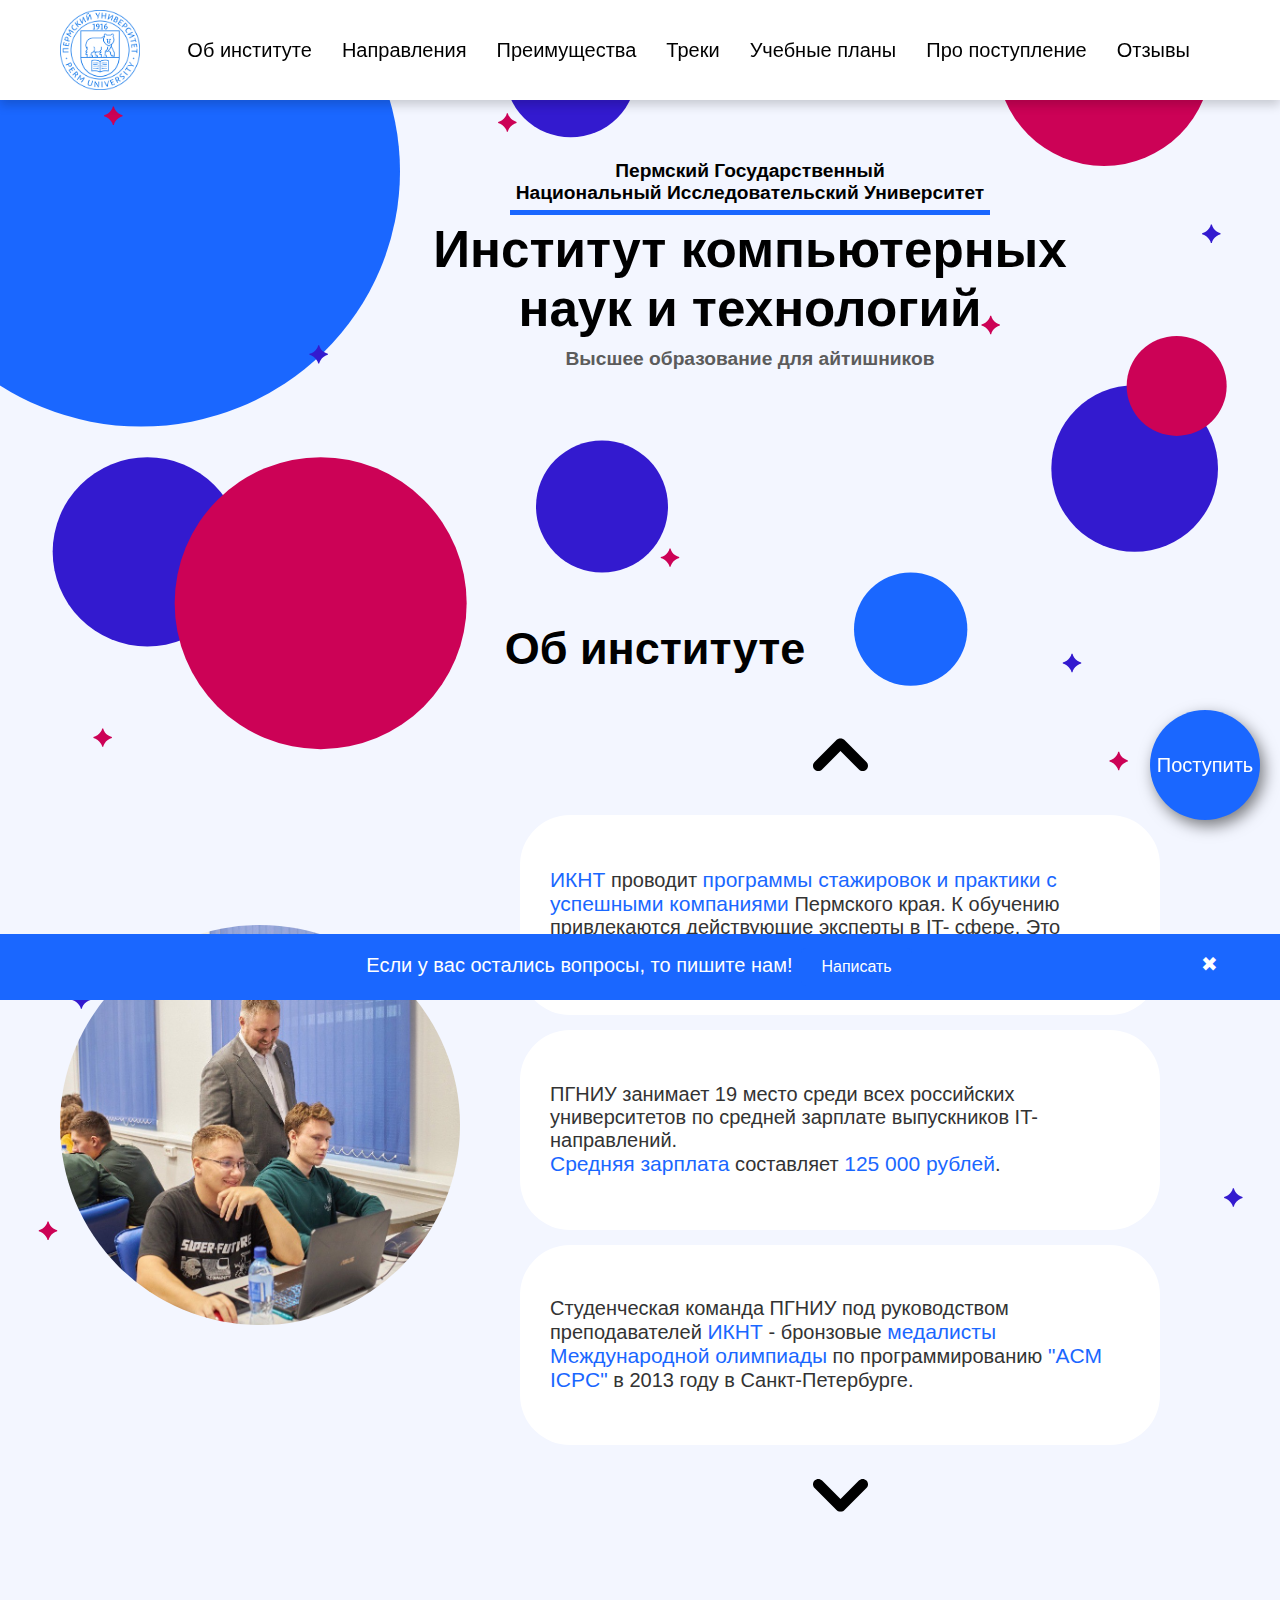
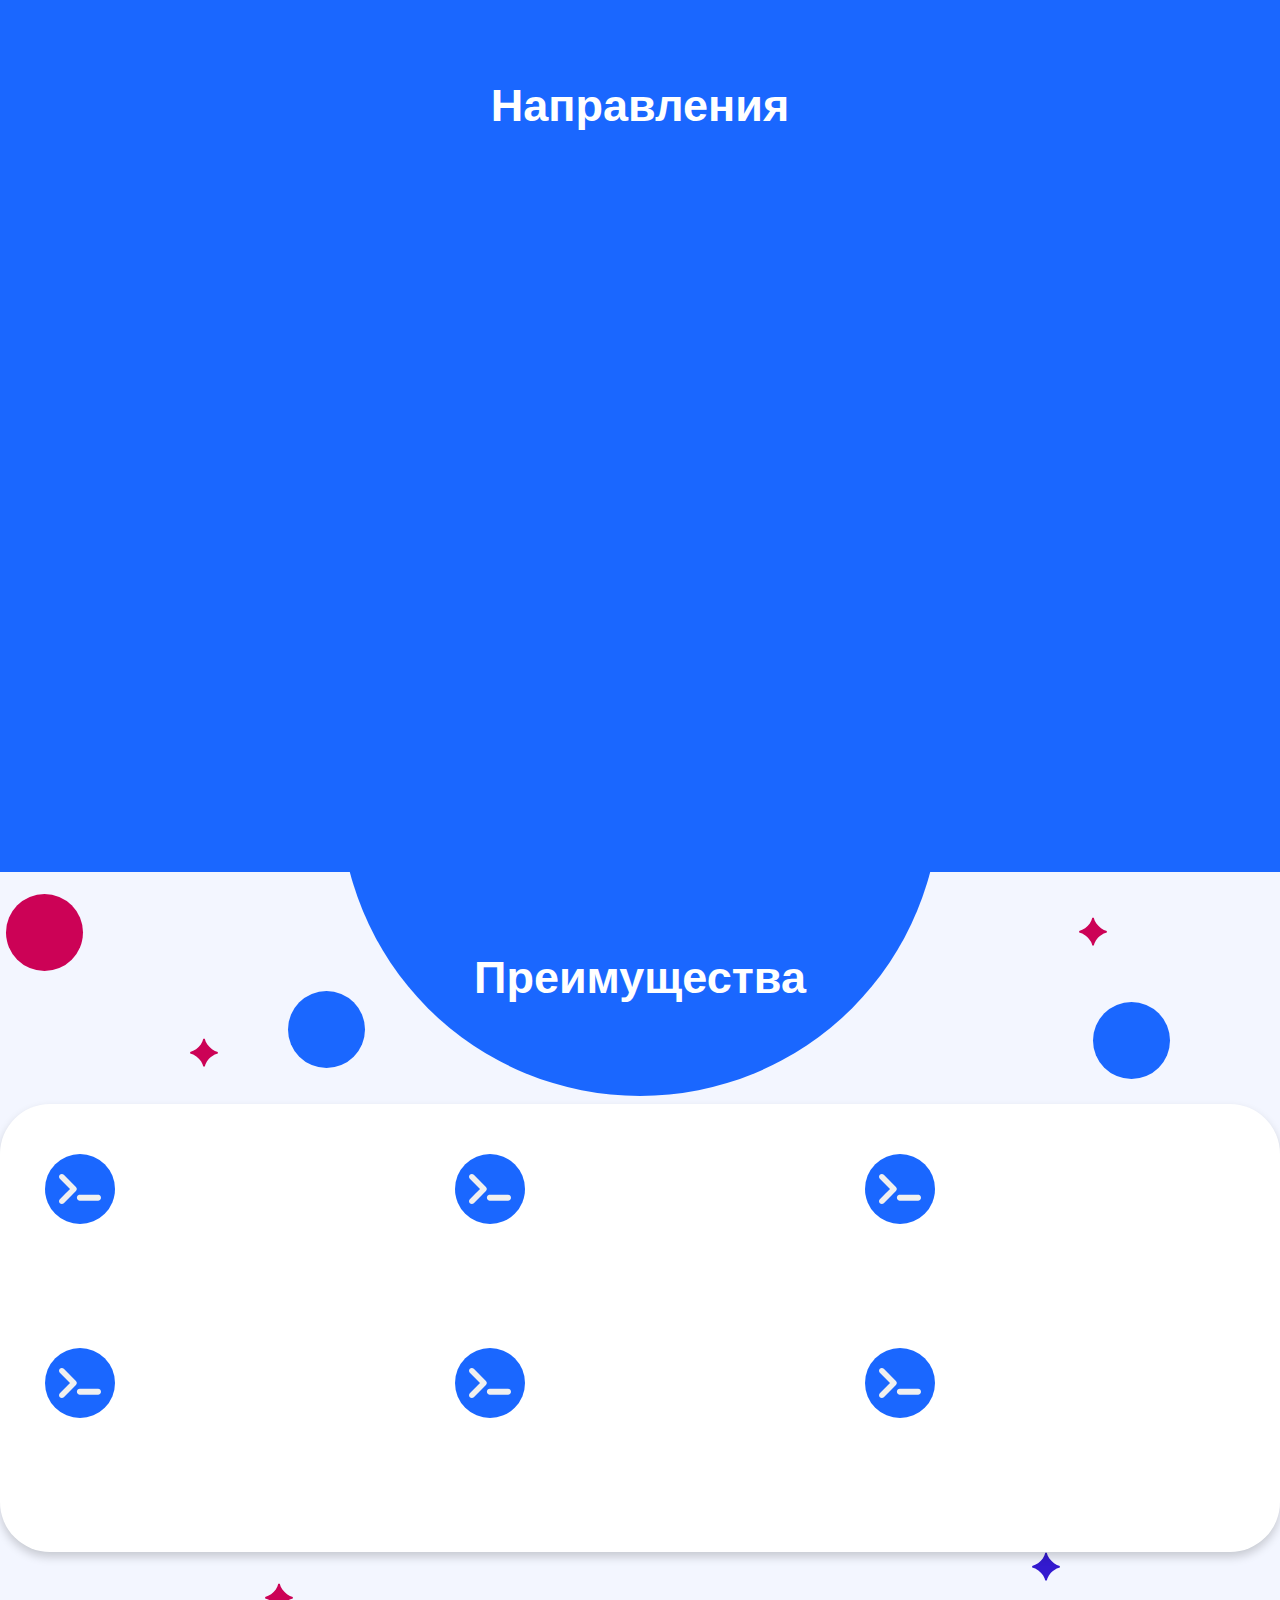
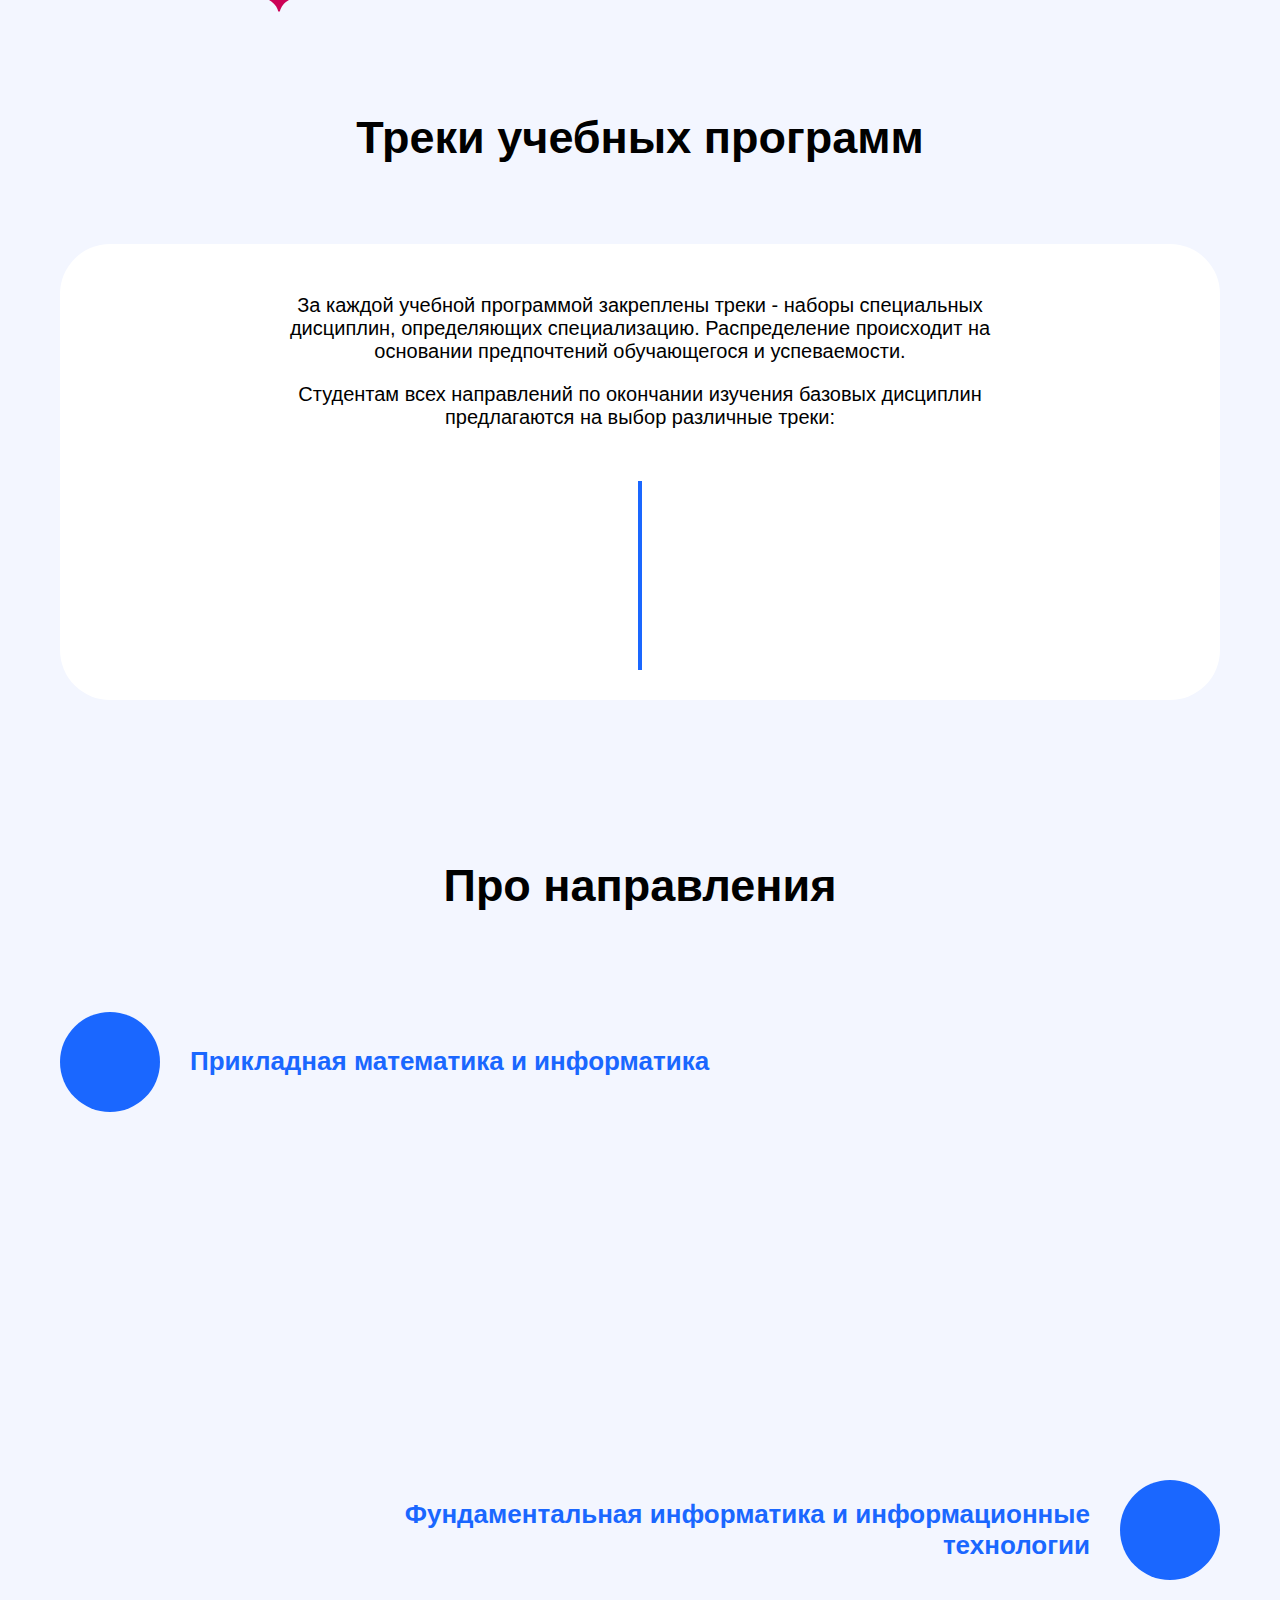
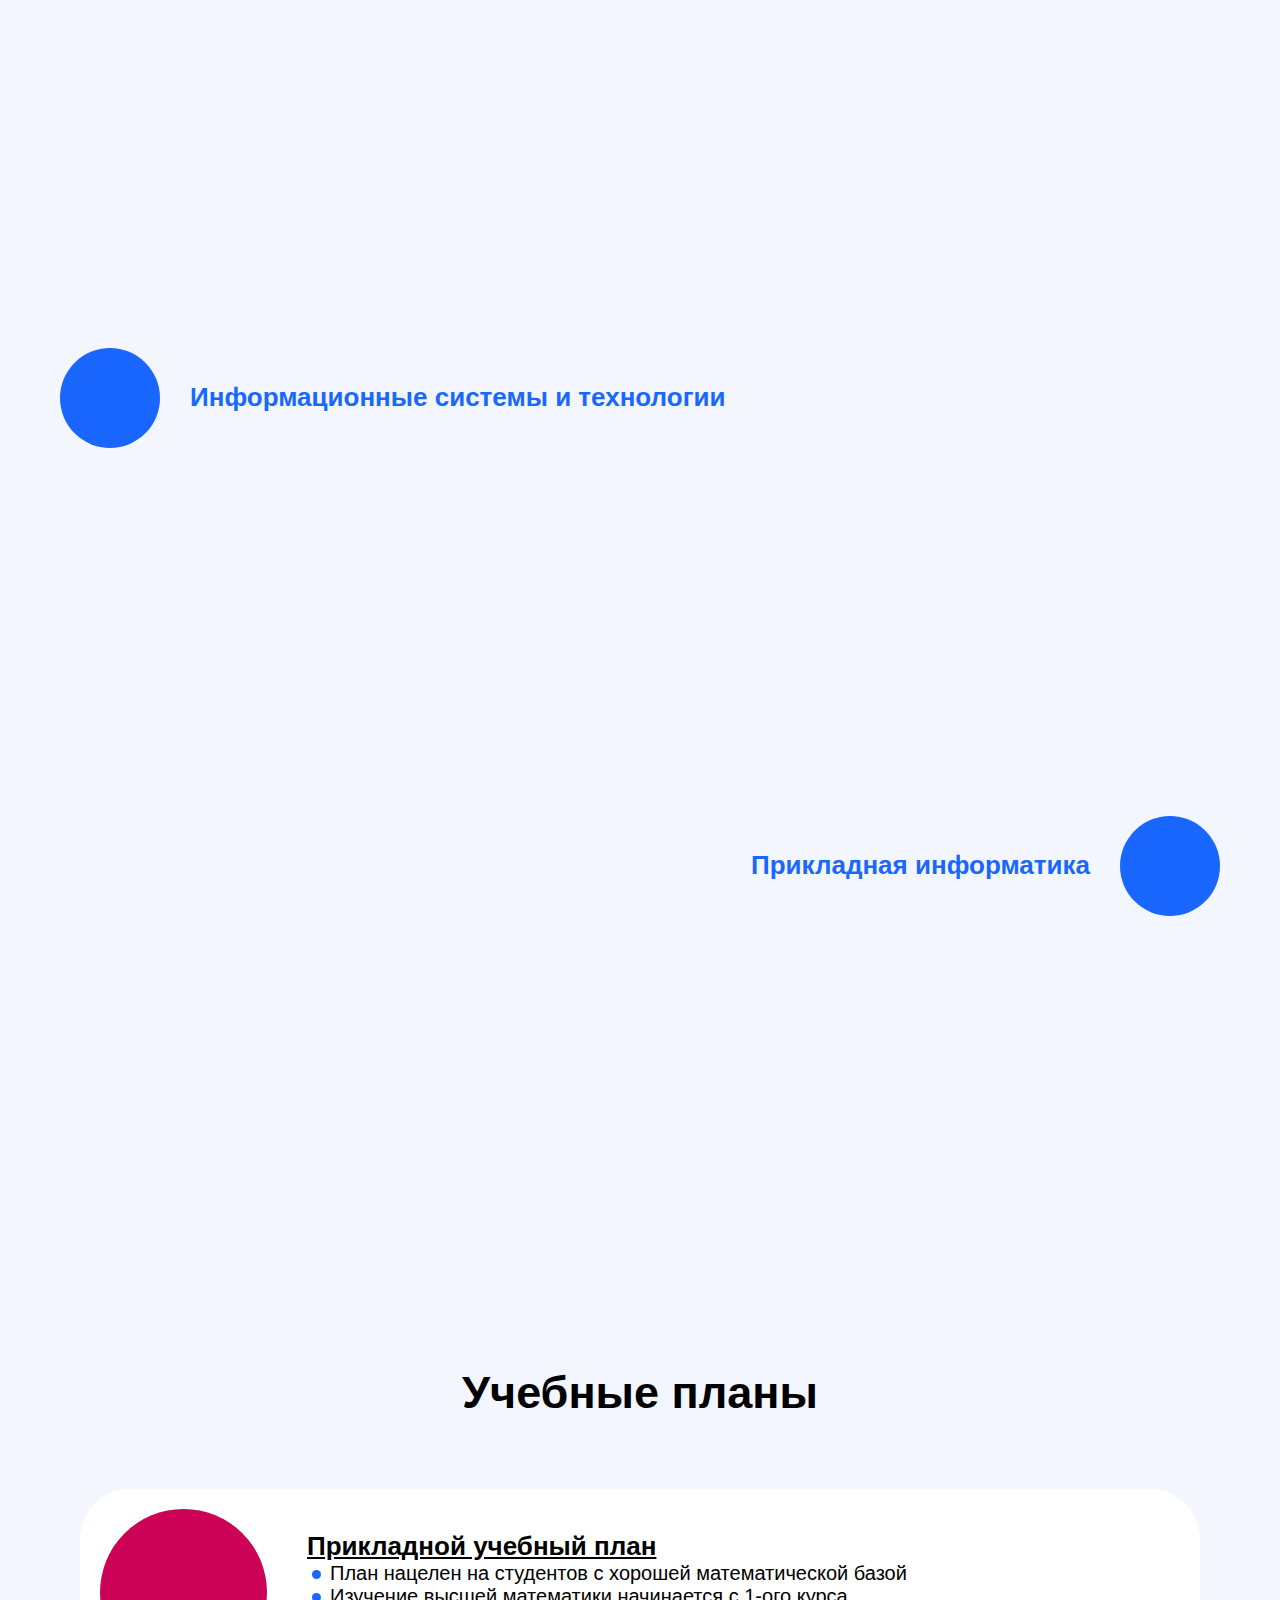
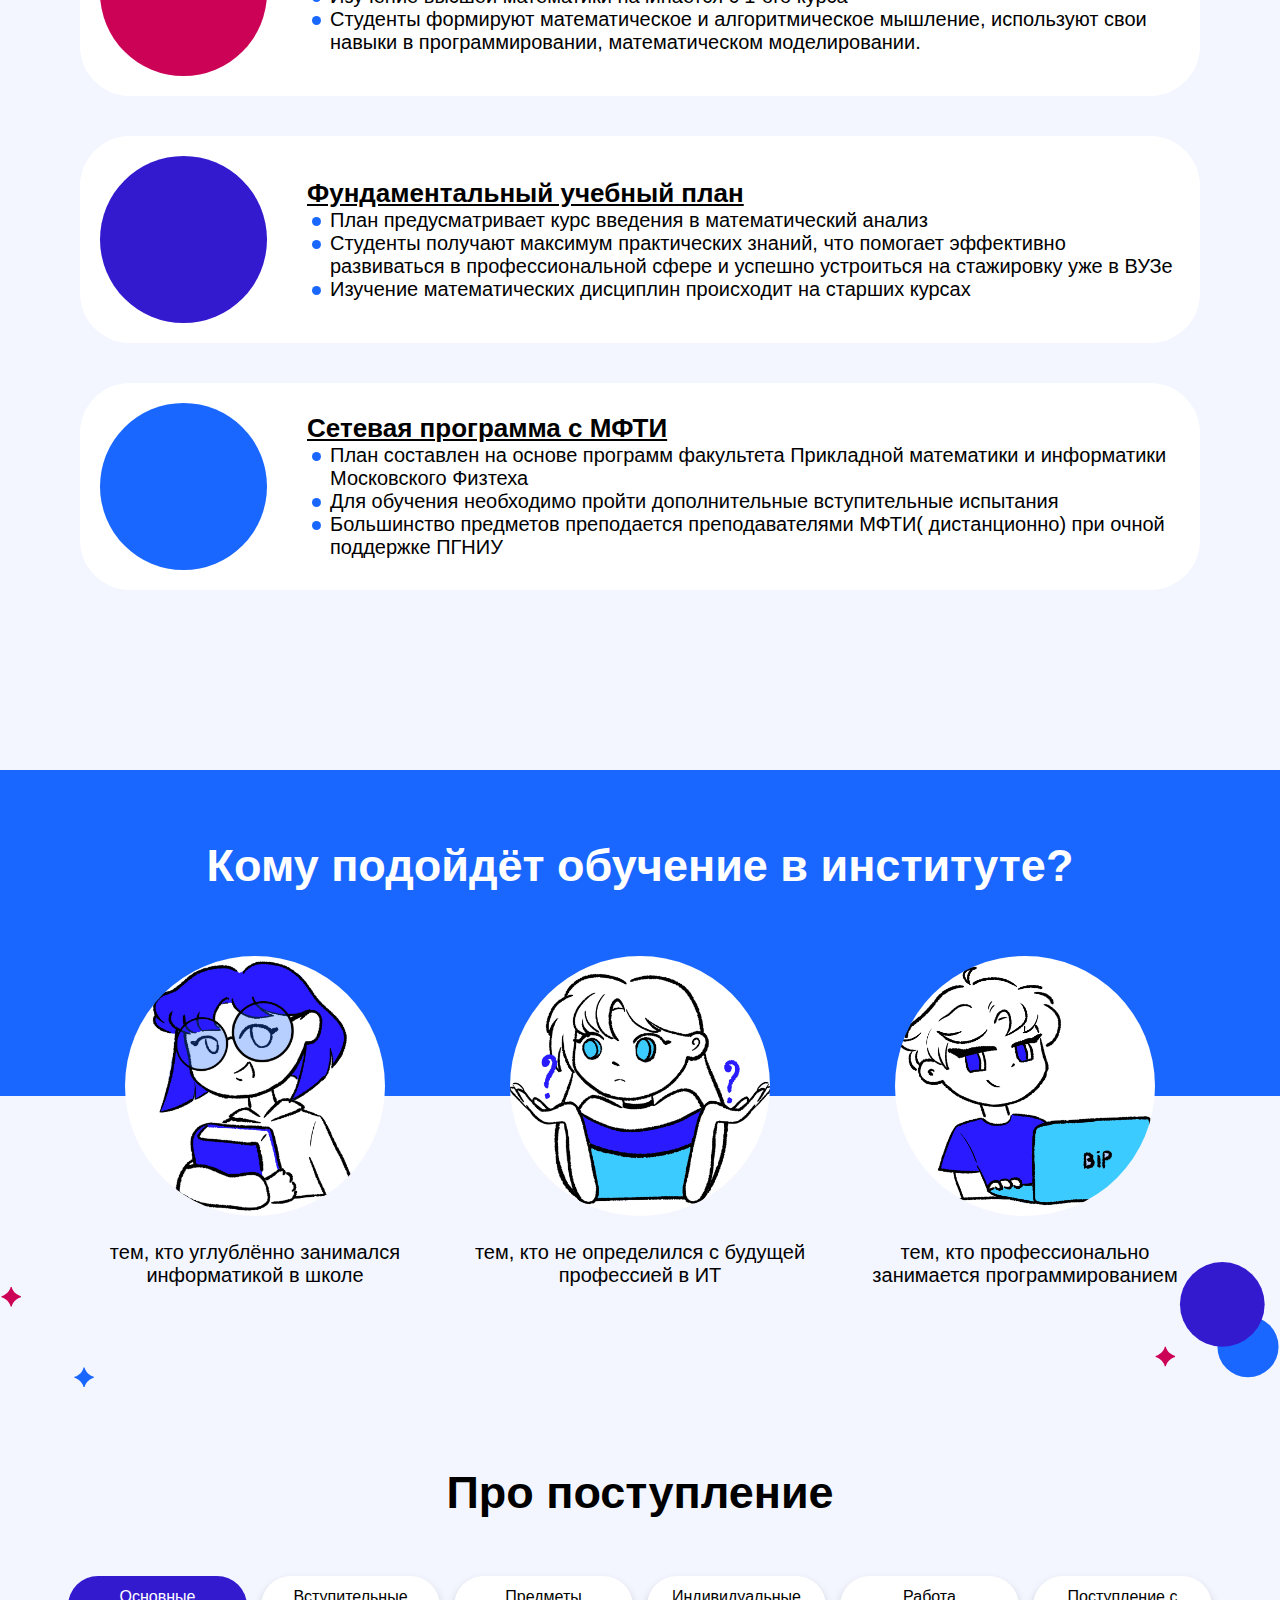
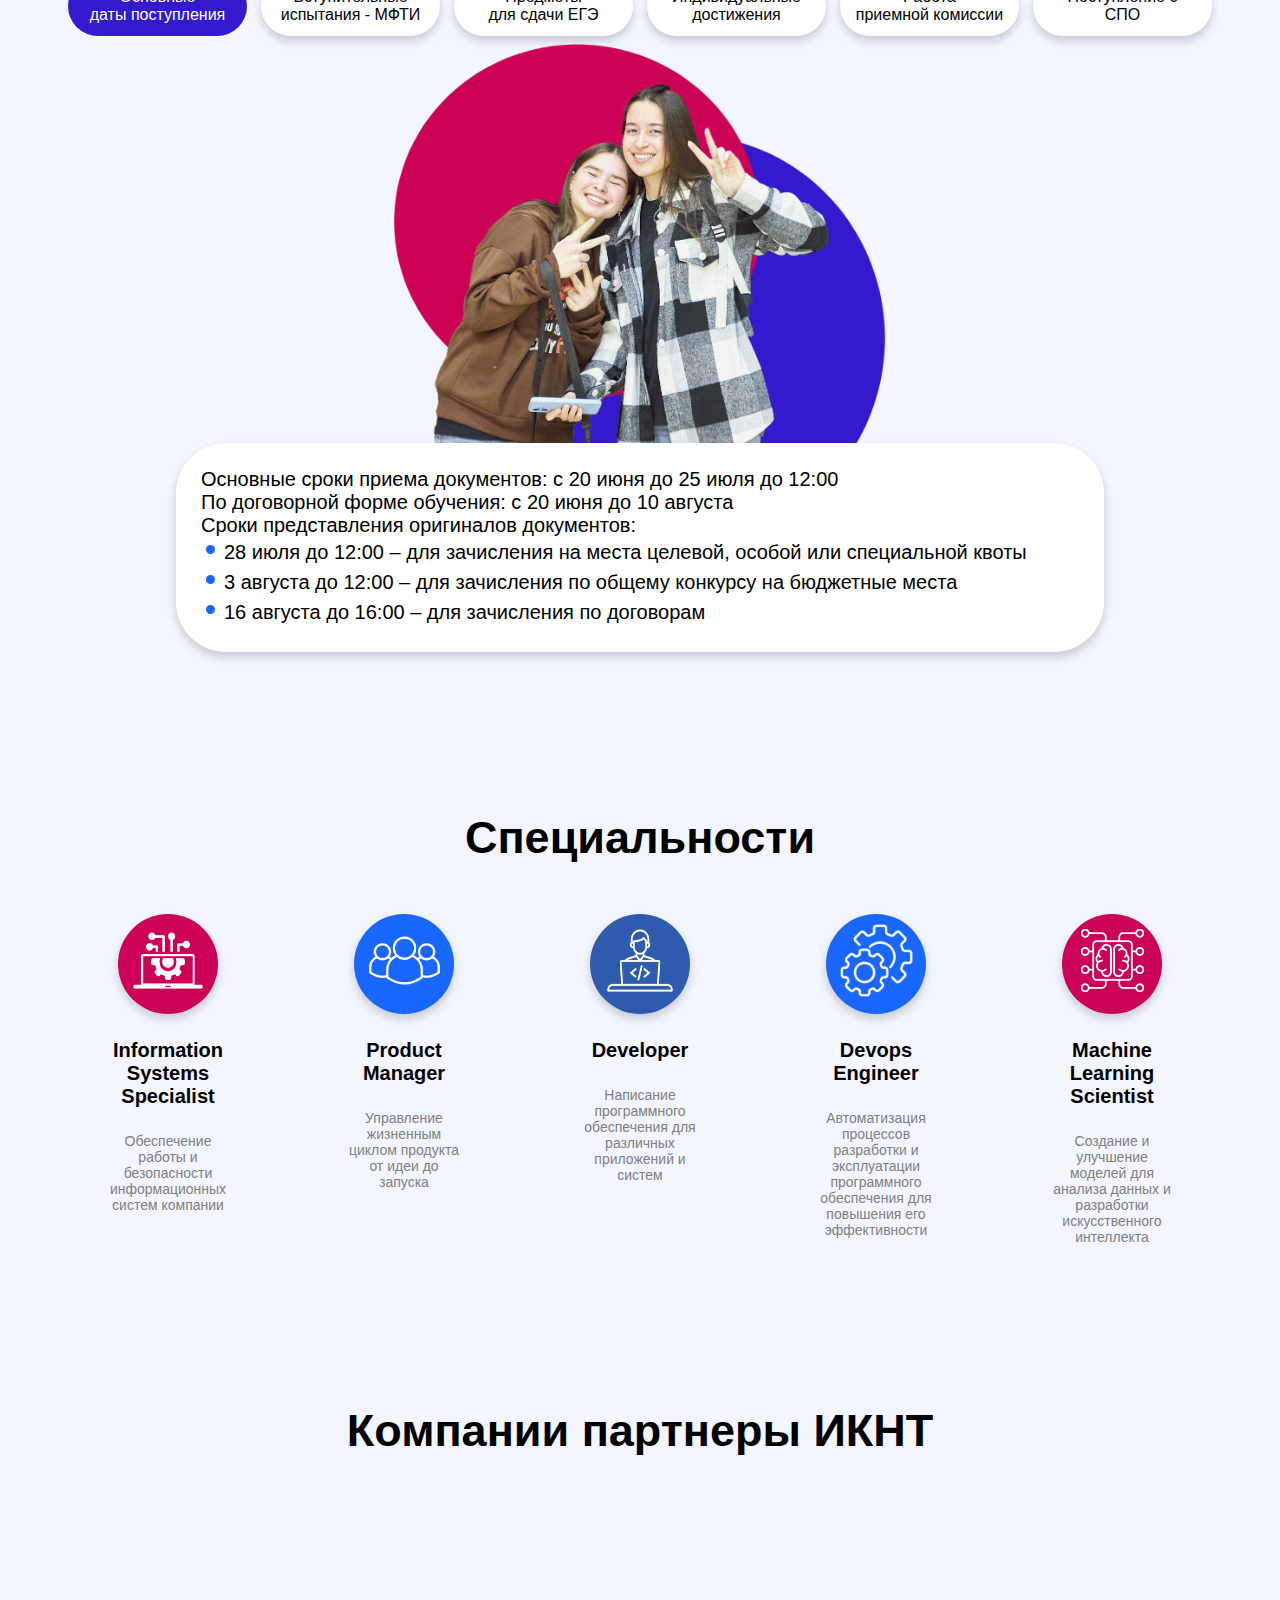
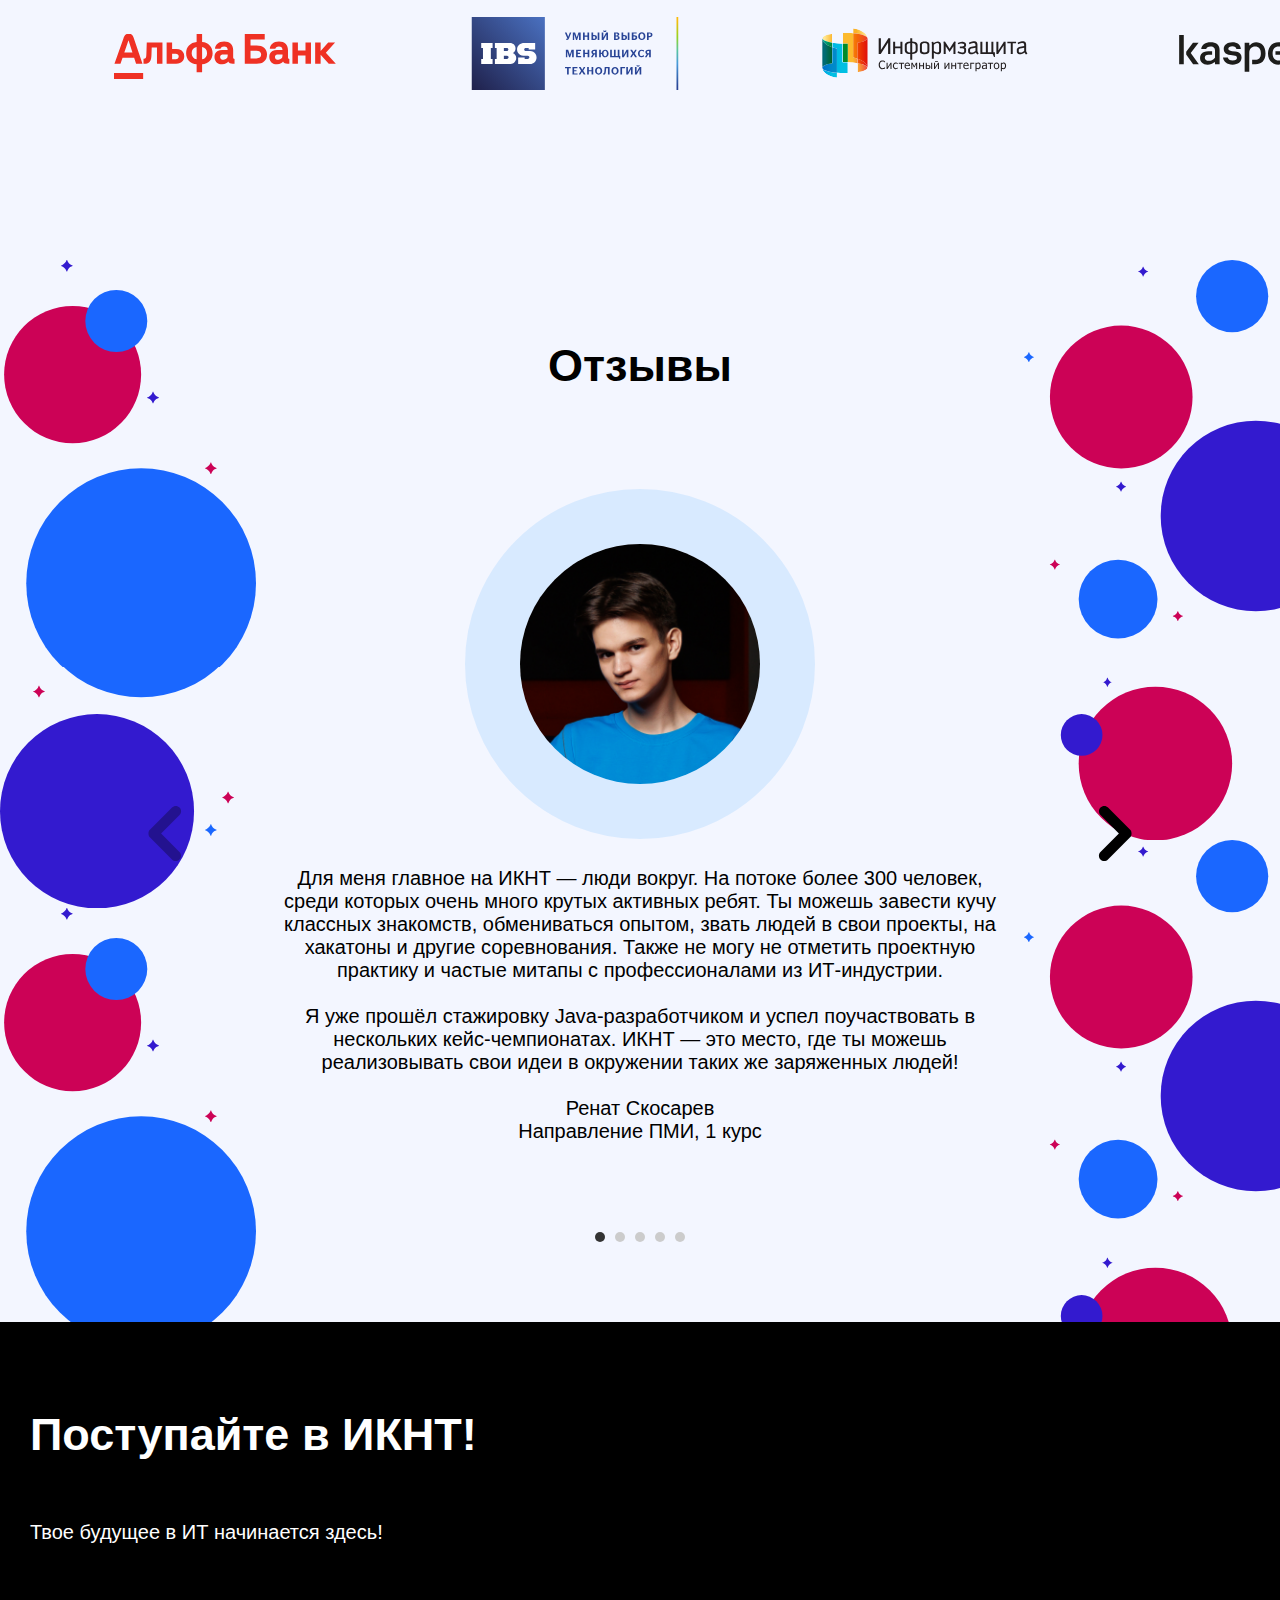
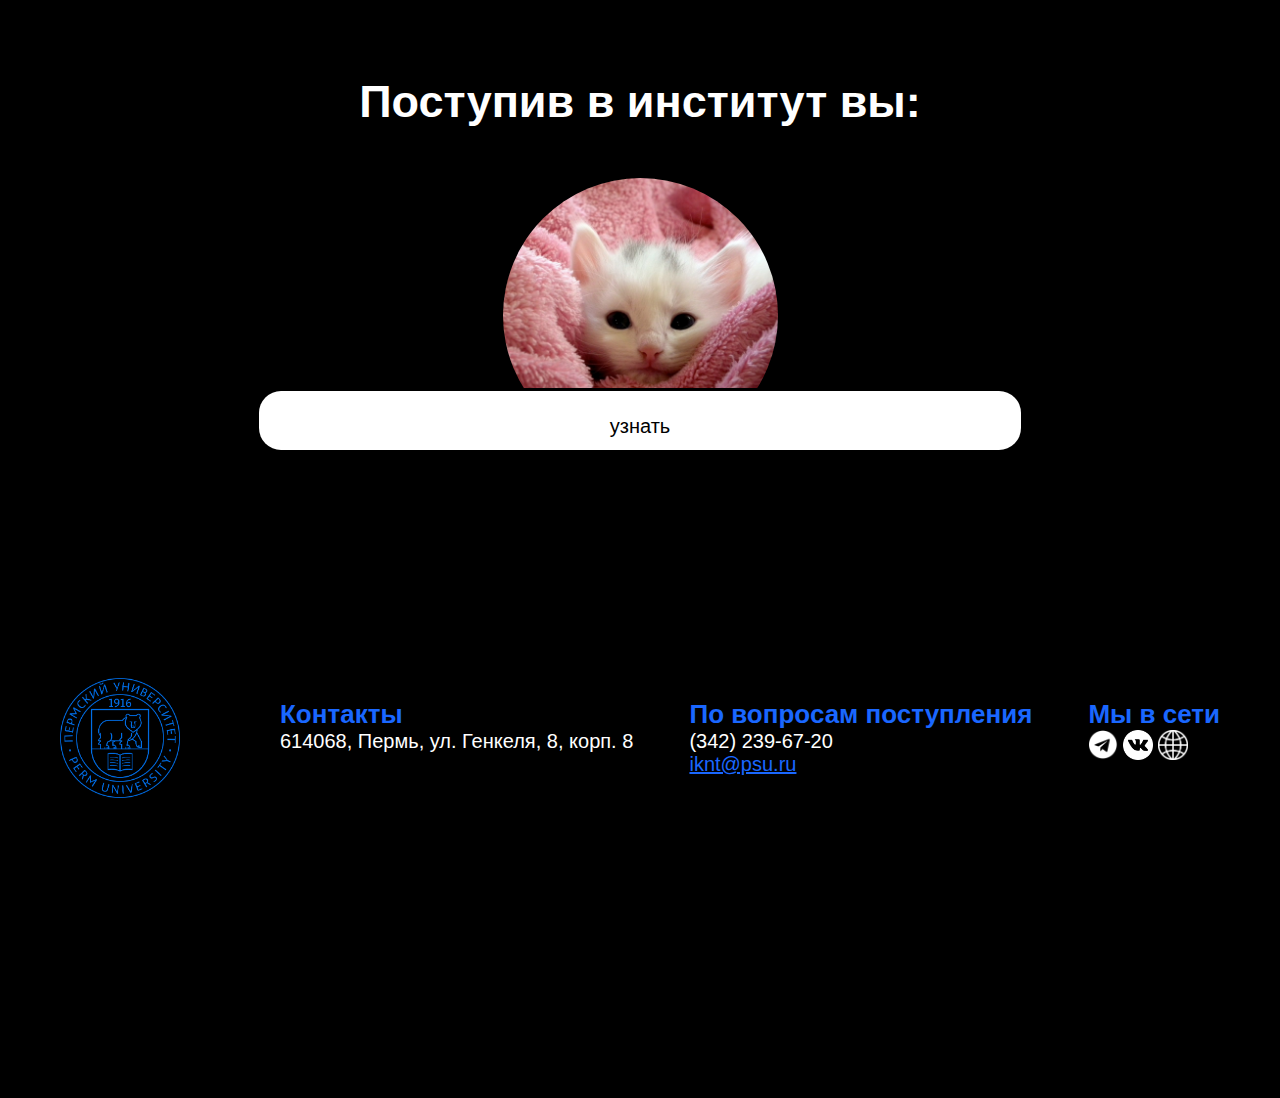
==== commit 79687095: "сделал чтобы ссылка открывалась в другом окне" ====
--- a/index.html
+++ b/index.html
@@ -636,7 +636,7 @@
           <div class="curriculum__text">
             <a
               href="files/educational_programs.pdf"
-              download="educational_programs.pdf"
+              target="_blank"
               ><h3 class="curriculum__h3">Прикладной учебный план</h3></a
             >
             <ul>
@@ -655,7 +655,7 @@
           <div class="curriculum__text">
             <a
               href="files/educational_programs.pdf"
-              download="educational_programs.pdf"
+              target="_blank"
               ><h3 class="curriculum__h3">Фундаментальный учебный план</h3></a
             >
             <ul>
@@ -678,7 +678,7 @@
           <div class="curriculum__text">
             <a
               href="files/educational_programs.pdf"
-              download="educational_programs.pdf"
+              target="_blank"
               ><h3 class="curriculum__h3">Сетевая программа с МФТИ</h3></a
             >
             <ul>
@@ -882,7 +882,7 @@
               <a
                 class="href_btn"
                 href="http://www.psu.ru/universitet/normativnye-dokumenty/bazovye-normativnye-dokumenty/pravila-priema/pravila-priema-v-2024-godu-bakalavriat-specialitet#c3"
-                >олимпиады</a
+                target="_blank">олимпиады</a
               >
             </p>
           </div>
@@ -930,7 +930,7 @@
                 <a
                   class="href_btn"
                   href="http://www.psu.ru/obrazovanie/vysshee-obrazovanie/postuplenie-983475/bakalavriat-i-spetsialitet/profilnye-ekzameny-na-baze-spo"
-                  >вступительные испытания</a
+                  target="_blank">вступительные испытания</a
                 >.
               </li>
             </ul>
@@ -940,7 +940,7 @@
               <a
                 class="href_btn"
                 href="http://www.psu.ru/obrazovanie/vysshee-obrazovanie/postuplenie-983475/bakalavriat-i-spetsialitet/usloviya-priema"
-              >
+                target="_blank">
                 здесь</a
               >
             </p>
@@ -1031,7 +1031,7 @@
                 <a
                   class="href_btn"
                   href="http://www.psu.ru/universitet/normativnye-dokumenty/bazovye-normativnye-dokumenty/pravila-priema/pravila-priema-v-2024-godu-bakalavriat-specialitet#c3"
-                  >олимпиады</a
+                  target="_blank">олимпиады</a
                 >
               </p>
             </div>
@@ -1087,7 +1087,7 @@
                   <a
                     class="href_btn"
                     href="http://www.psu.ru/obrazovanie/vysshee-obrazovanie/postuplenie-983475/bakalavriat-i-spetsialitet/profilnye-ekzameny-na-baze-spo"
-                    >вступительные испытания</a
+                    target="_blank">вступительные испытания</a
                   >.
                 </li>
               </ul>
@@ -1098,7 +1098,7 @@
                 <a
                   class="href_btn"
                   href="http://www.psu.ru/obrazovanie/vysshee-obrazovanie/postuplenie-983475/bakalavriat-i-spetsialitet/usloviya-priema"
-                >
+                  target="_blank">
                   здесь</a
                 >
               </p>
@@ -1540,14 +1540,14 @@
           <div class="footer__asks">
             <h3>По вопросам поступления</h3>
             <p>(342) 239-67-20</p>
-            <a href="mailto:iknt@psu.ru">iknt@psu.ru</a>
+            <a href="mailto:iknt@psu.ru" target="_blank">iknt@psu.ru</a>
           </div>
           <div class="footer__links">
             <h3>Мы в сети</h3>
             <div class="footer__link_bar">
-              <a href=""><img src="img/footer/telegram.png" alt="" /></a>
-              <a href=""><img src="img/footer/vk.png" alt="" /></a>
-              <a href=""><img src="img/footer/web.png" alt="" /></a>
+              <a href="" target="_blank"><img src="img/footer/telegram.png" alt="" /></a>
+              <a href="" target="_blank"><img src="img/footer/vk.png" alt="" /></a>
+              <a href="" target="_blank"><img src="img/footer/web.png" alt="" /></a>
             </div>
           </div>
         </div>
--- a/styles/header.css
+++ b/styles/header.css
@@ -86,41 +86,7 @@
   display: none;
 }
 
-@media (max-width: 1000px) {
-  .bg_head {
-    background: none;
-  }
-  .head-content {
-    background-image: url(../img/mobile_head_bg_top.svg),
-      url(../img/mobile_head_bg_bottom.svg);
-    background-repeat: no-repeat;
-    background-size: contain;
-    background-position: top, bottom;
-    background-position-y: 20px, 100%;
-    height: 100vh;
-  }
-  .h2-head {
-    margin-bottom: 15px;
-    font-size: 12px;
-  }
-  .h1-head {
-    /* changefont */
-    font-size: 26px;
-    margin-top: 0;
-  }
-  .h3-head {
-    margin-top: 20px;
-    font-size: 12px;
-  }
-  .head-content {
-    justify-content: center;
-  }
-  .head-text {
-    /* margin-right: 0; */
-    margin: 0;
-    padding: 0;
-    /* width: 90%; */
-  }
+@media (max-width: 1200px) {
   .nav {
     box-shadow: var(--shadow);
     padding: 10px 0;
@@ -148,9 +114,7 @@
     align-items: flex-end;
     flex-direction: column;
     background-color: white;
-    width: 60vw;
     border-bottom-left-radius: 20px;
-    /* height: 1000px; */
     position: absolute;
     right: -100%;
     top: 100px;
@@ -159,7 +123,8 @@
   .nav-item {
     display: flex;
     /* changefont */
-    width: 100%;
+    width: 200%;
+    background-color: white;
     margin: 0;
     padding-right: 20px;
     height: 50px;
@@ -307,7 +272,6 @@
       display: none;
     }
   }
-
   .go_iknt {
     display: block;
     background-color: var(--accent);
@@ -319,3 +283,40 @@
     margin: 15px;
   }
 }
+
+@media (max-width: 500px) {
+  .bg_head {
+    background: none;
+  }
+  .head-content {
+    background-image: url(../img/mobile_head_bg_top.svg),
+      url(../img/mobile_head_bg_bottom.svg);
+    background-repeat: no-repeat;
+    background-size: contain;
+    background-position: top, bottom;
+    background-position-y: 20px, 100%;
+    height: 100vh;
+  }
+  .h2-head {
+    margin-bottom: 15px;
+    font-size: 12px;
+  }
+  .h1-head {
+    /* changefont */
+    font-size: 26px;
+    margin-top: 0;
+  }
+  .h3-head {
+    margin-top: 20px;
+    font-size: 12px;
+  }
+  .head-content {
+    justify-content: center;
+  }
+  .head-text {
+    /* margin-right: 0; */
+    margin: 0;
+    padding: 0;
+    /* width: 90%; */
+  }
+}
--- a/styles/about_faculties.css
+++ b/styles/about_faculties.css
@@ -12,8 +12,8 @@
   gap: 30px;
 }
 .about_faculties__decoration {
-  width: 100px;
-  height: 100px;
+  min-width: 100px;
+  min-height: 100px;
   background-color: var(--accent);
   border-radius: 50%;
 }
@@ -182,7 +182,7 @@
   padding-bottom: 30px;
 }
 
-@media (max-width: 500px) {
+@media (max-width: 710px) {
   .about_faculties__decoration {
     display: none;
   }
--- a/styles/tracks.css
+++ b/styles/tracks.css
@@ -83,7 +83,7 @@
     transform 1.25s cubic-bezier(0.42, 0, 0, 1);
 }
 
-@media (max-width: 500px) {
+@media (max-width: 1000px) {
   .tracks {
     background-image: none;
     background-image: url(../img/mobile_tracks_bg_top.svg),
--- a/styles/specialities.css
+++ b/styles/specialities.css
@@ -69,7 +69,7 @@
   color: gray;
 }
 
-@media (max-width: 1000px) {
+@media (max-width: 1300px) {
   .specialities__content {
     height: auto;
   }
--- a/styles/partners.css
+++ b/styles/partners.css
@@ -104,6 +104,12 @@
   cursor: grabbing;
 }
 
+@media (max-width: 1300px) {
+  .partners {
+    padding-top: 80px;
+  }
+}
+
 @media (max-width: 500px) {
   .partners {
     padding-bottom: 30px;
